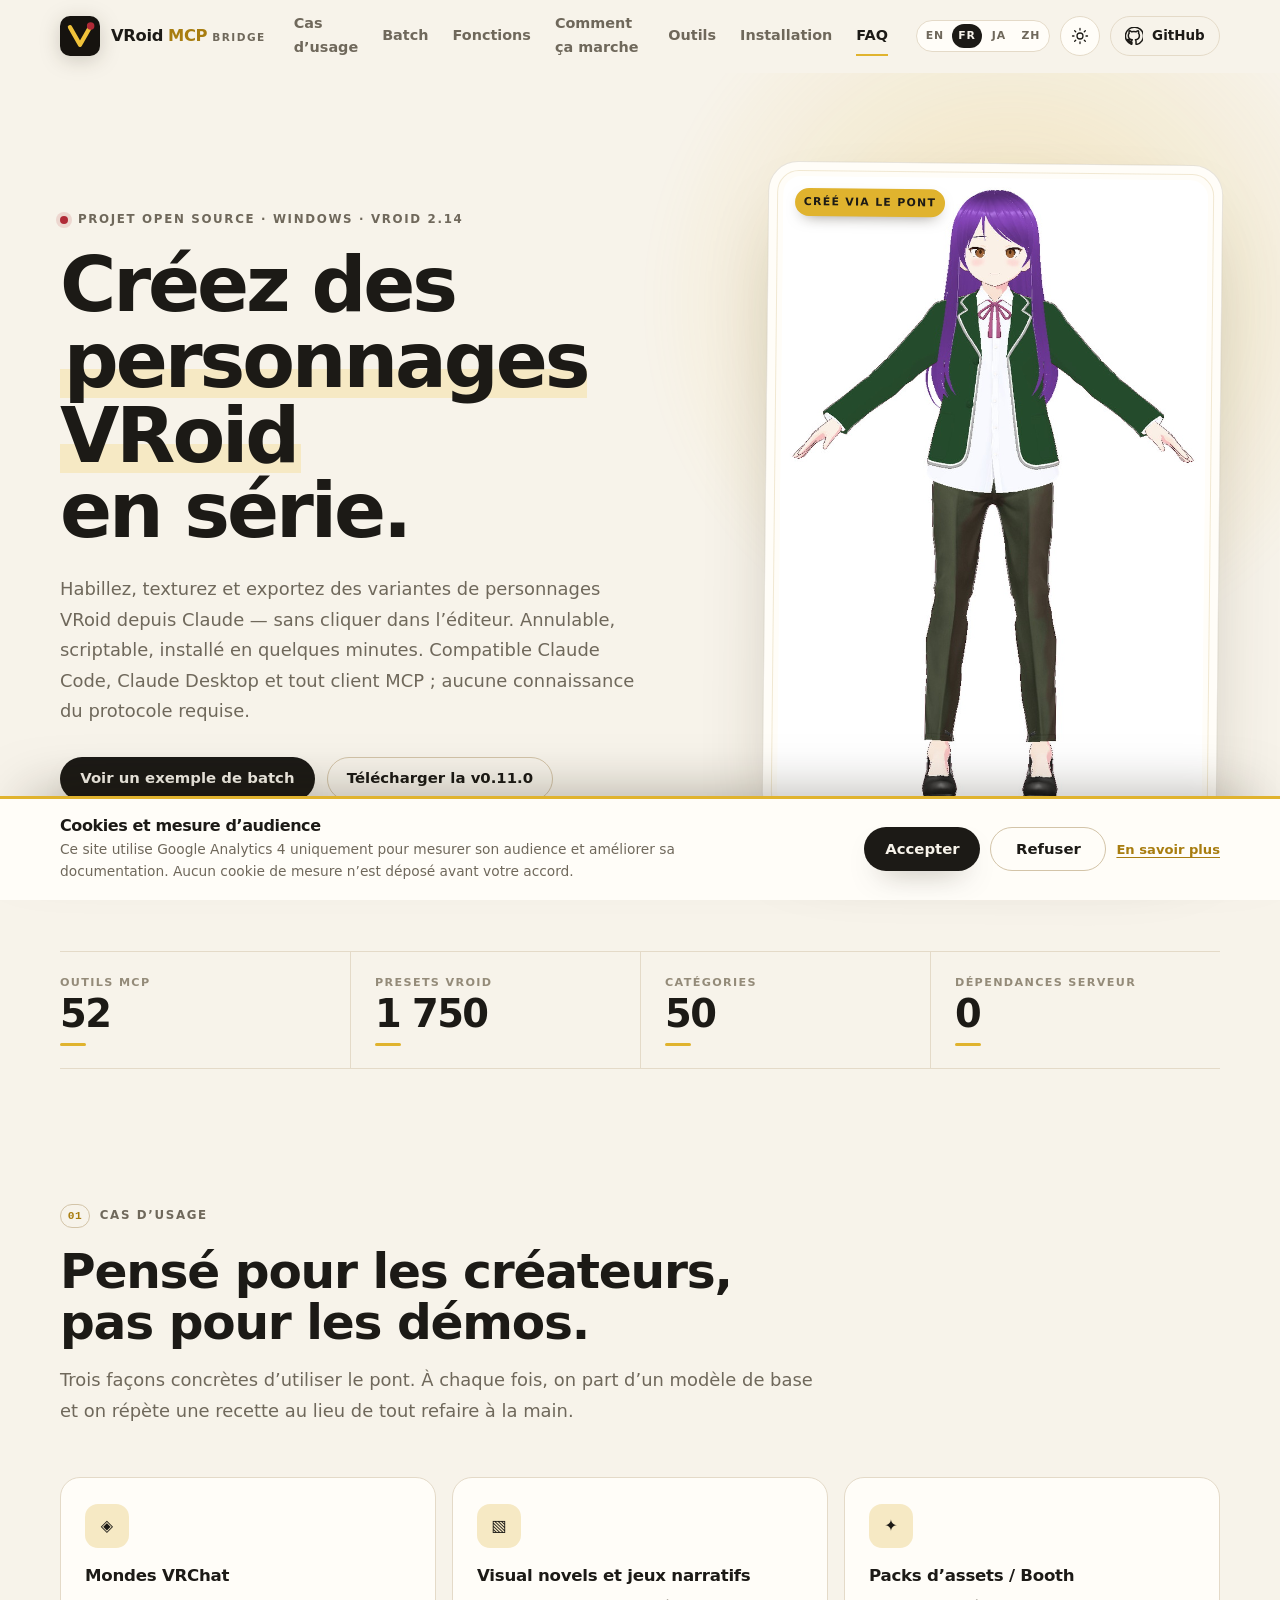
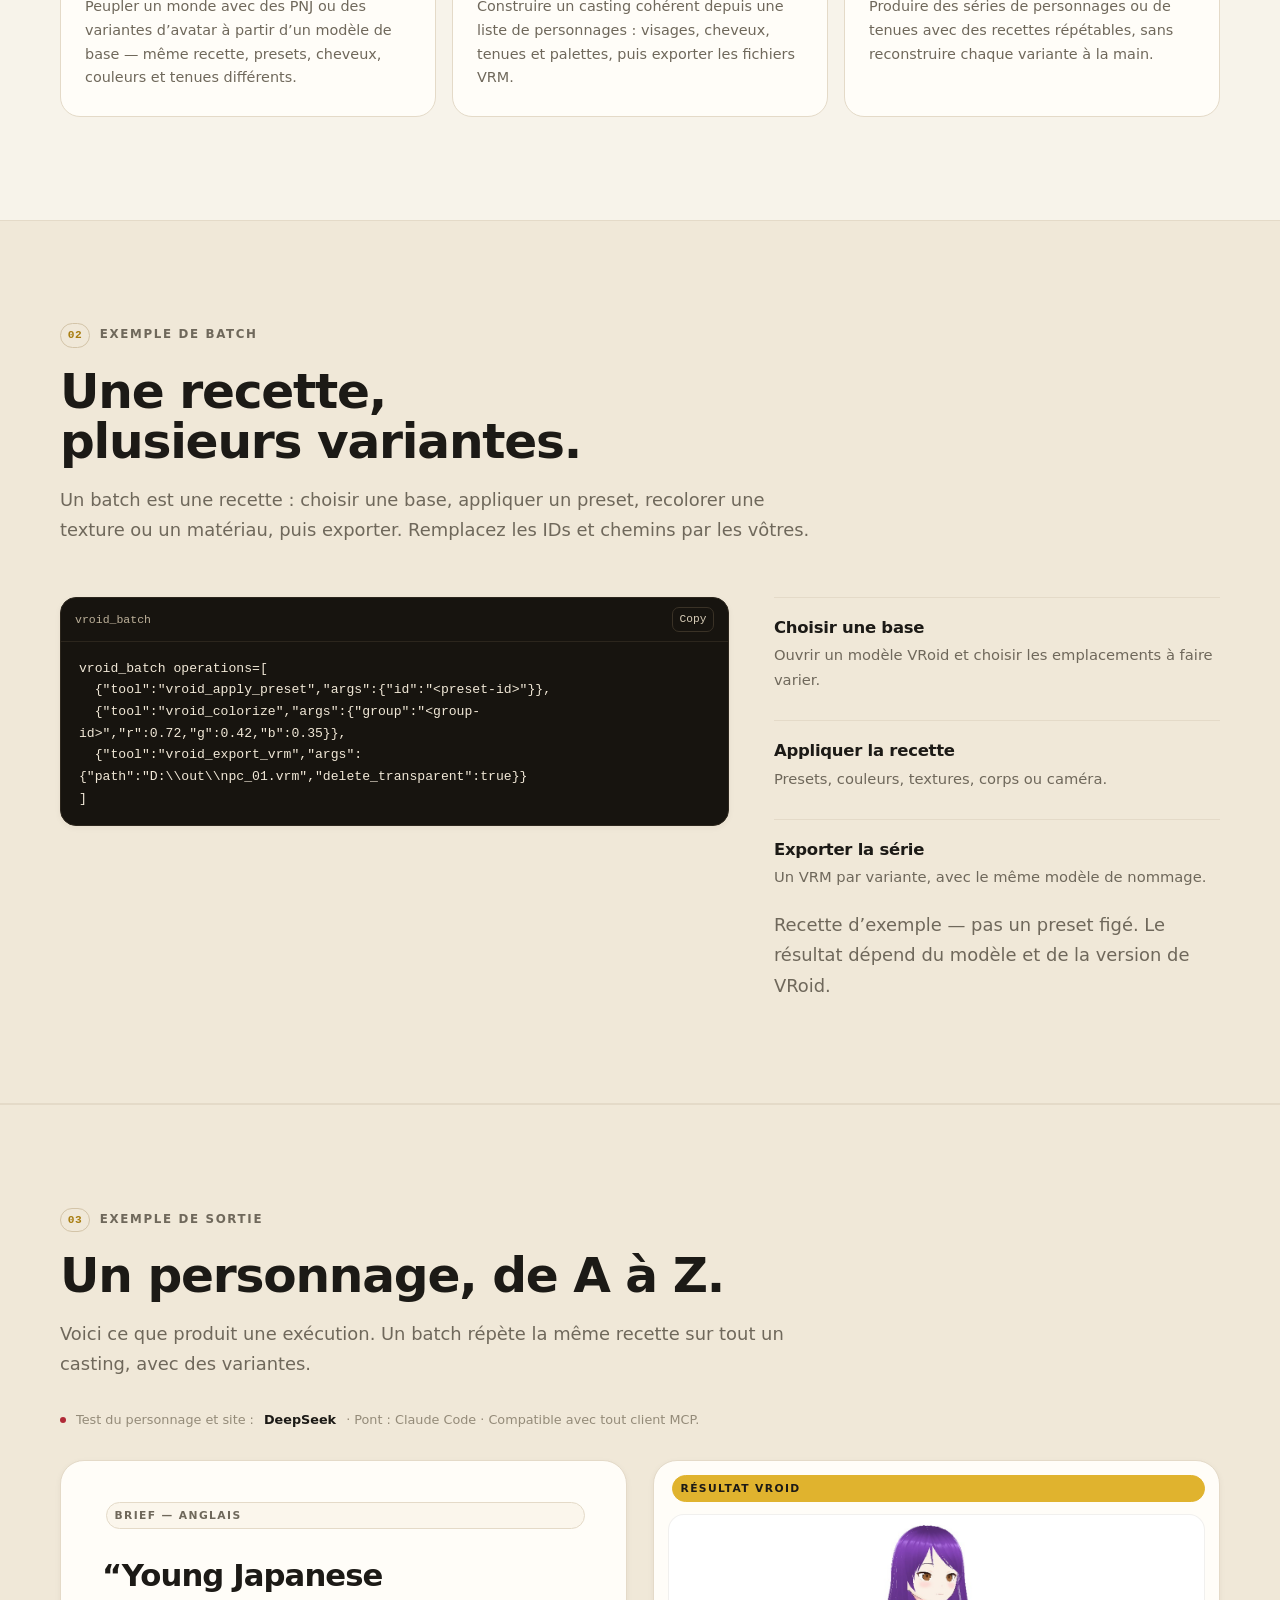
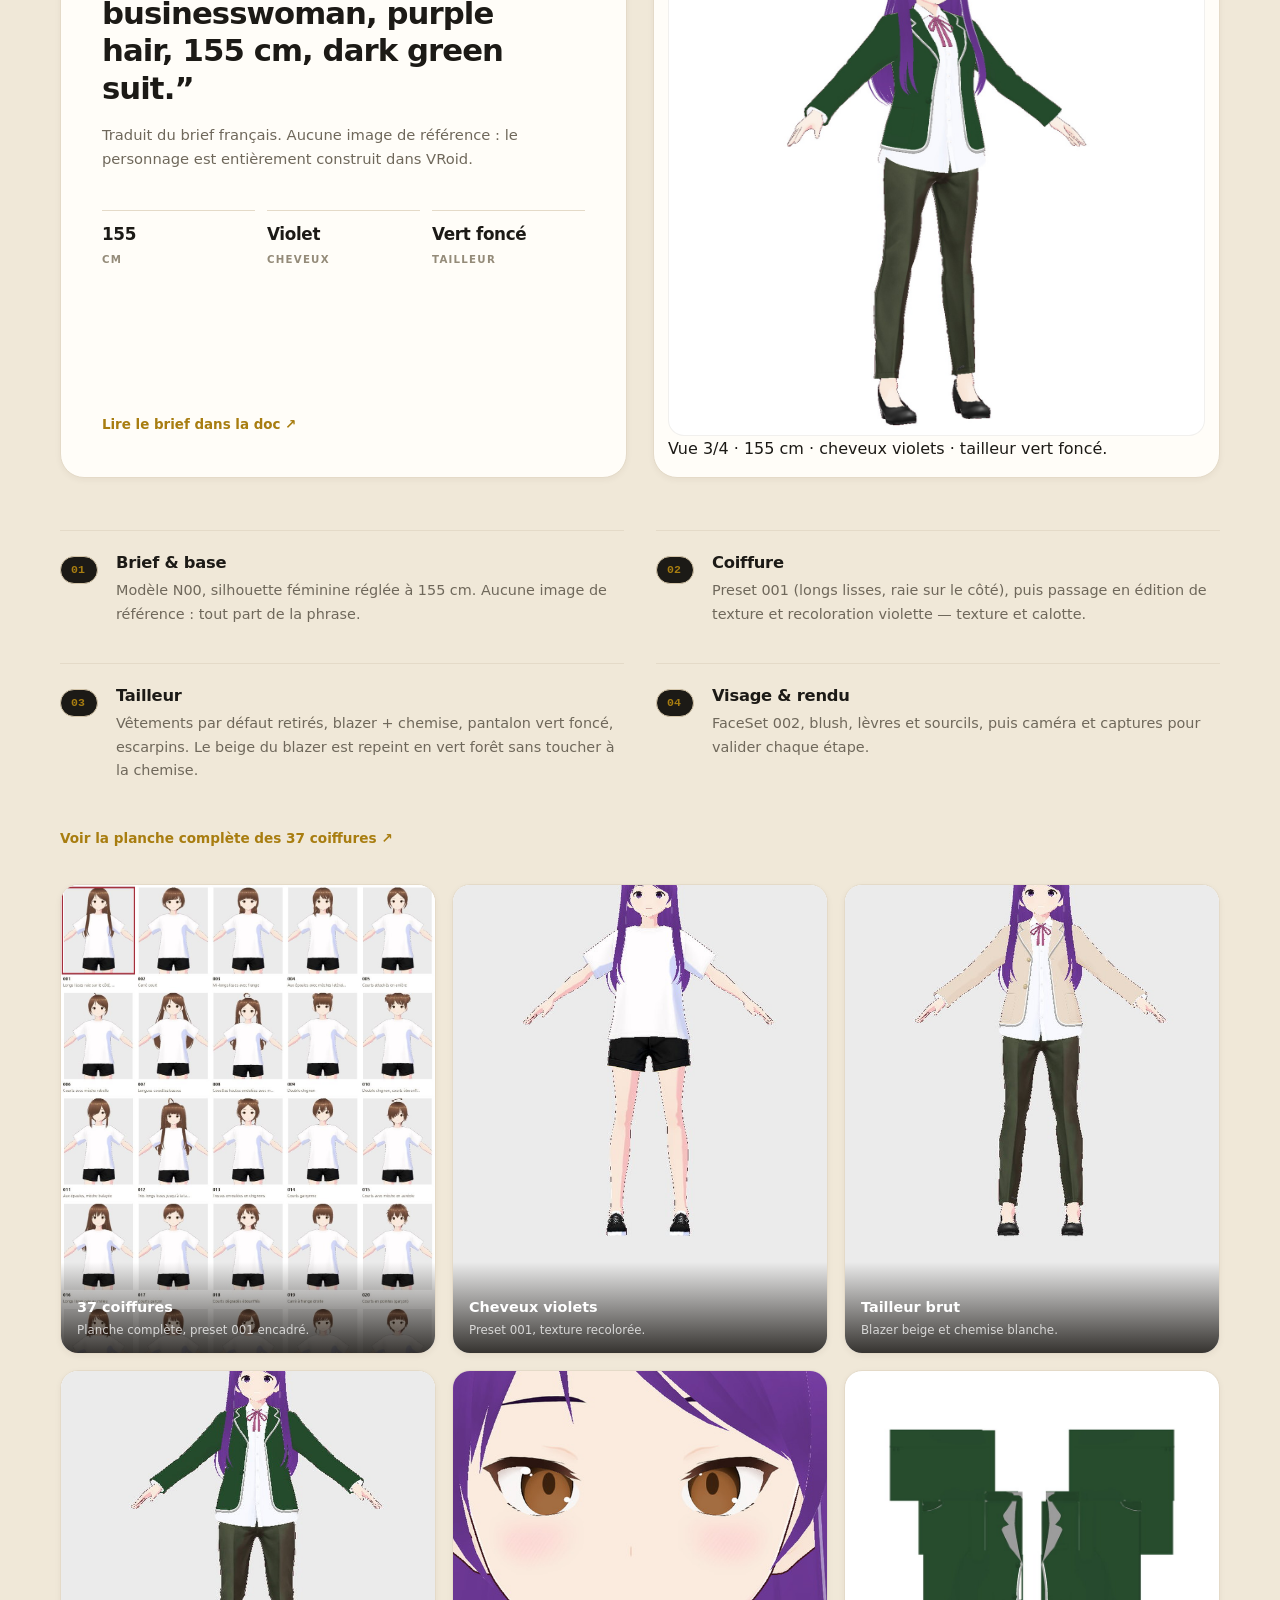
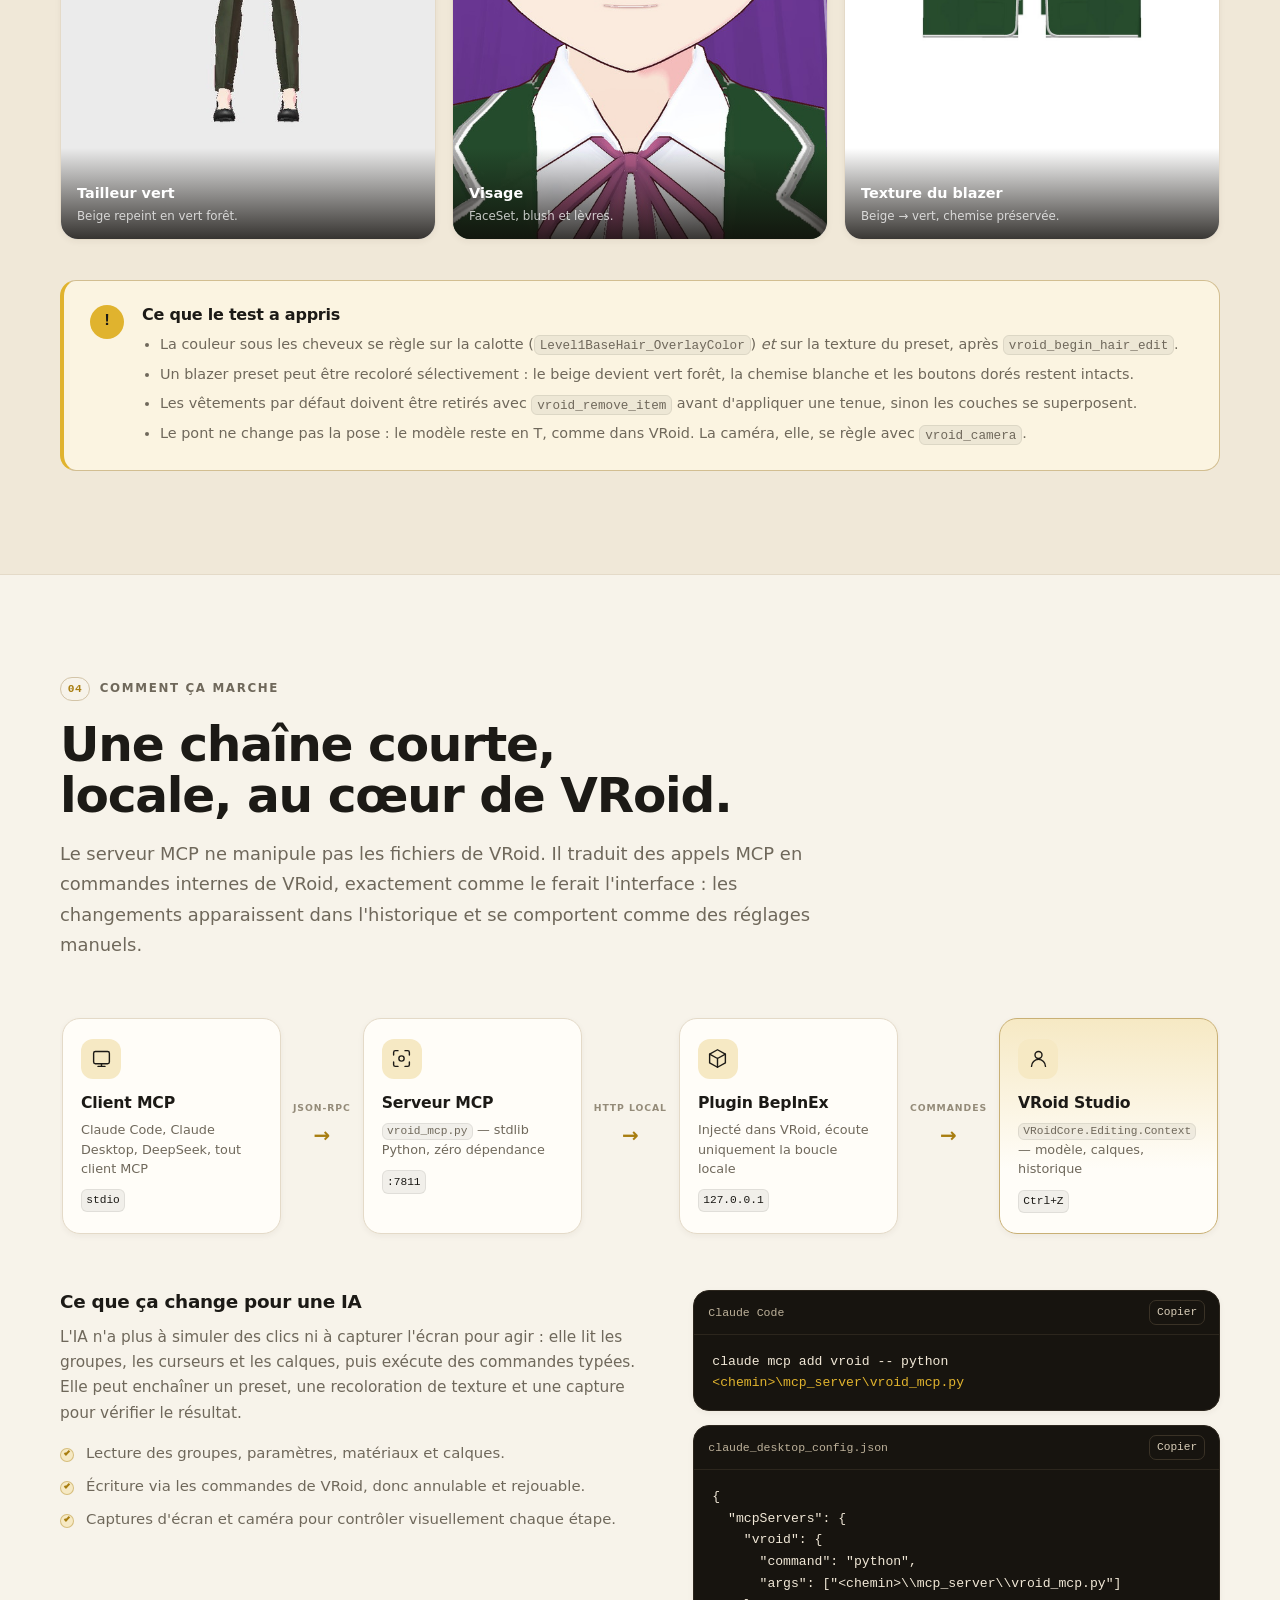
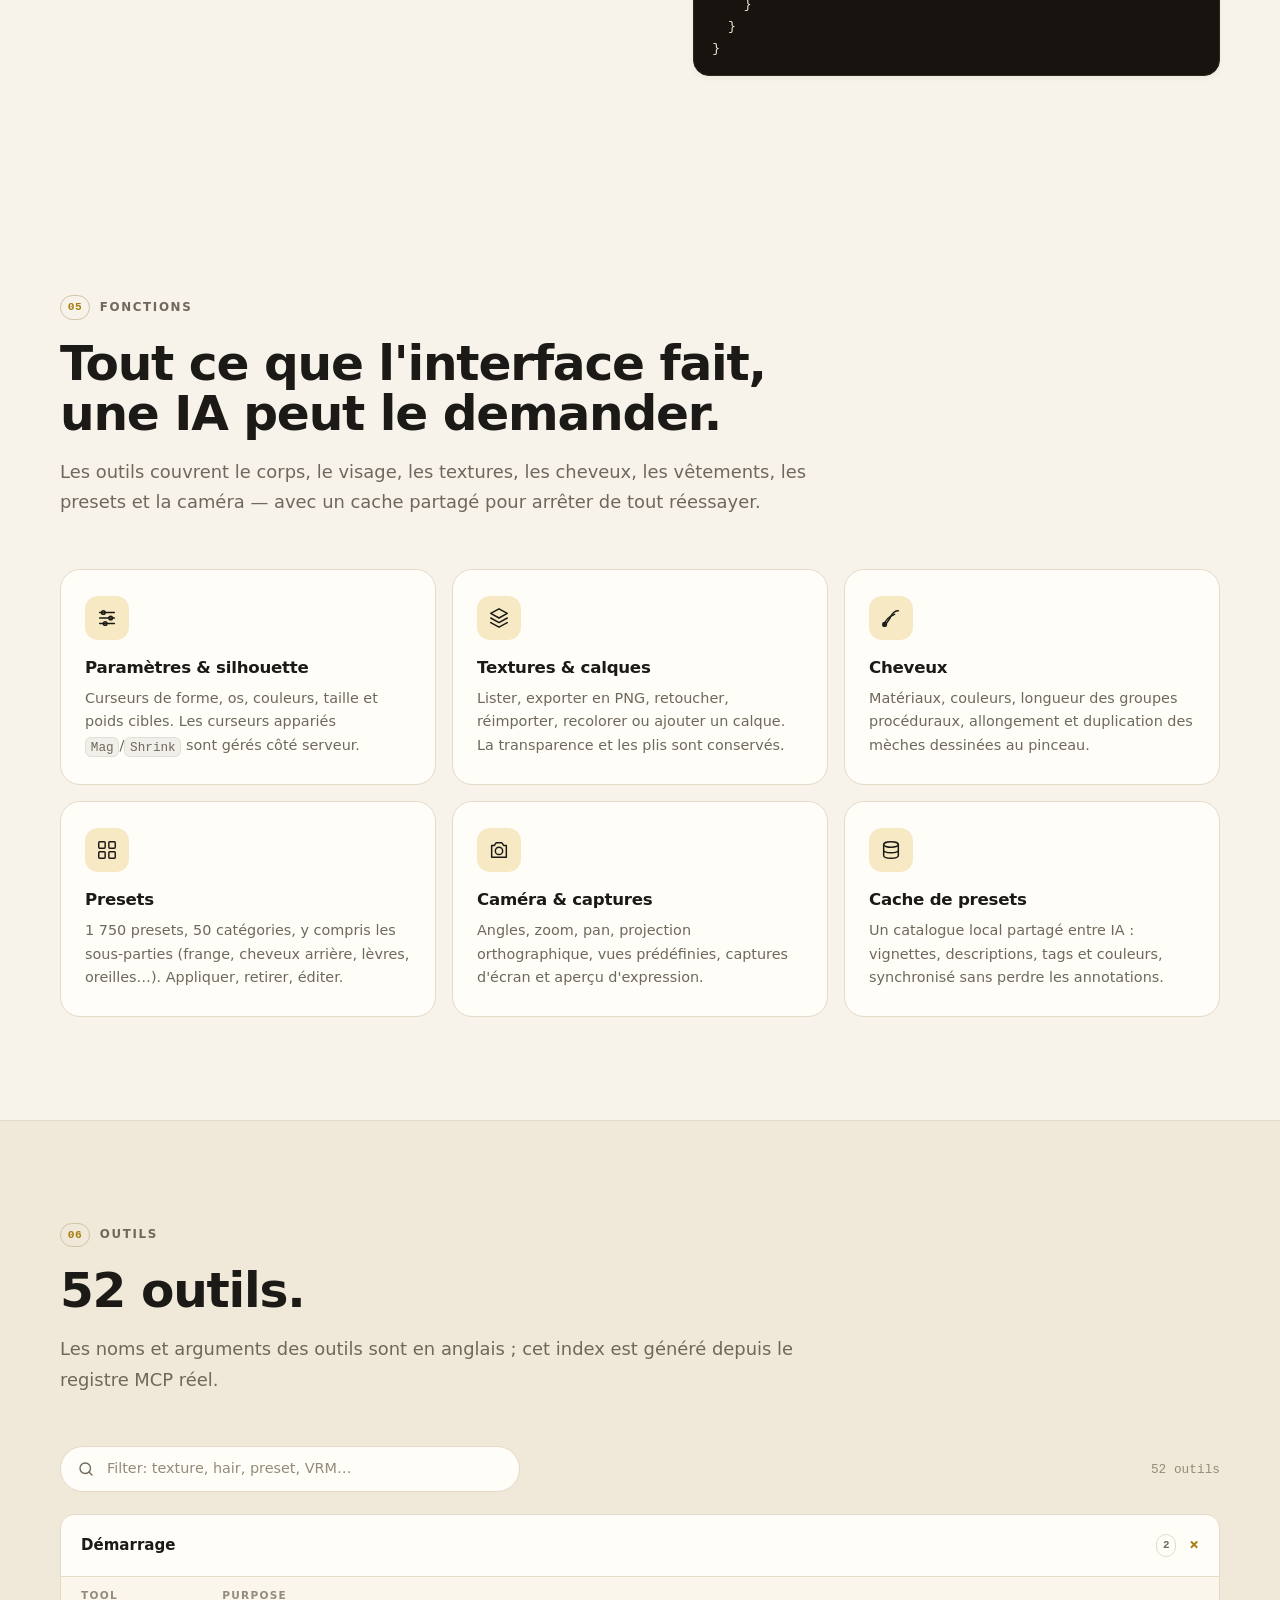
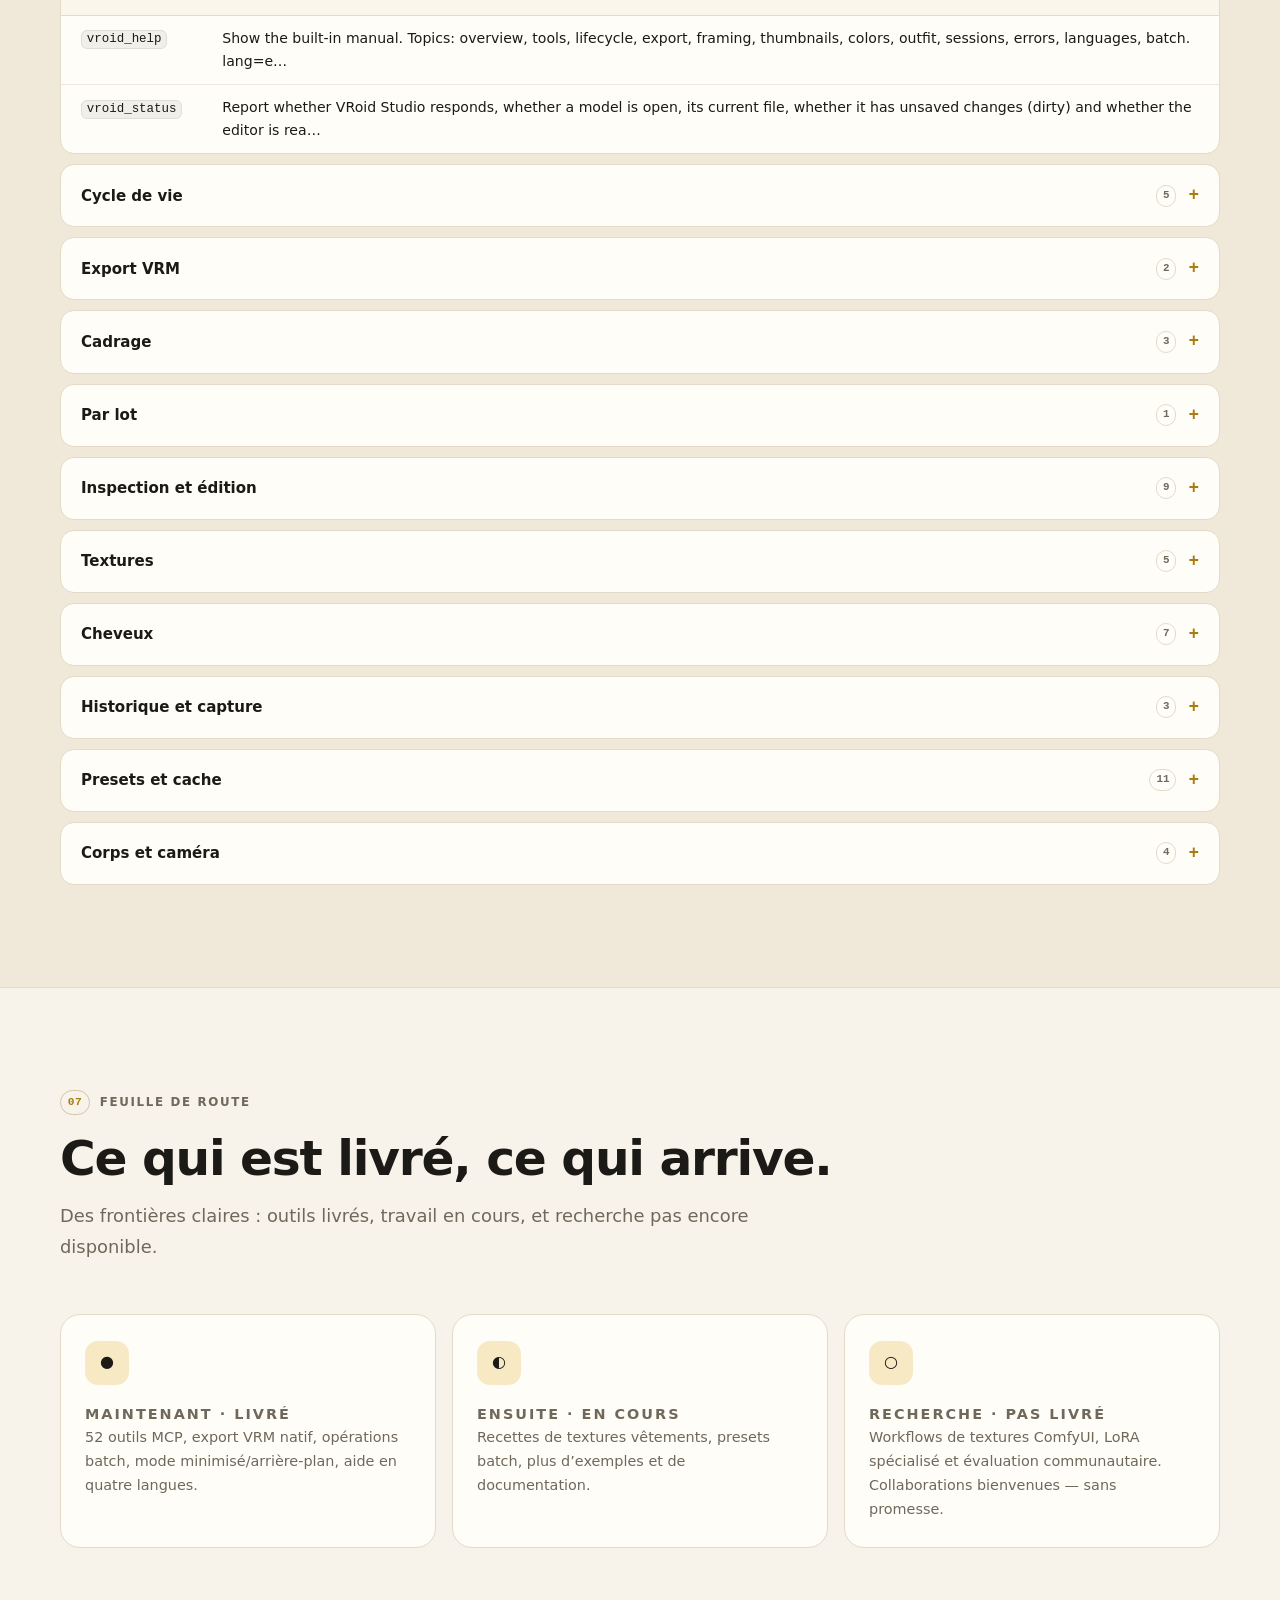
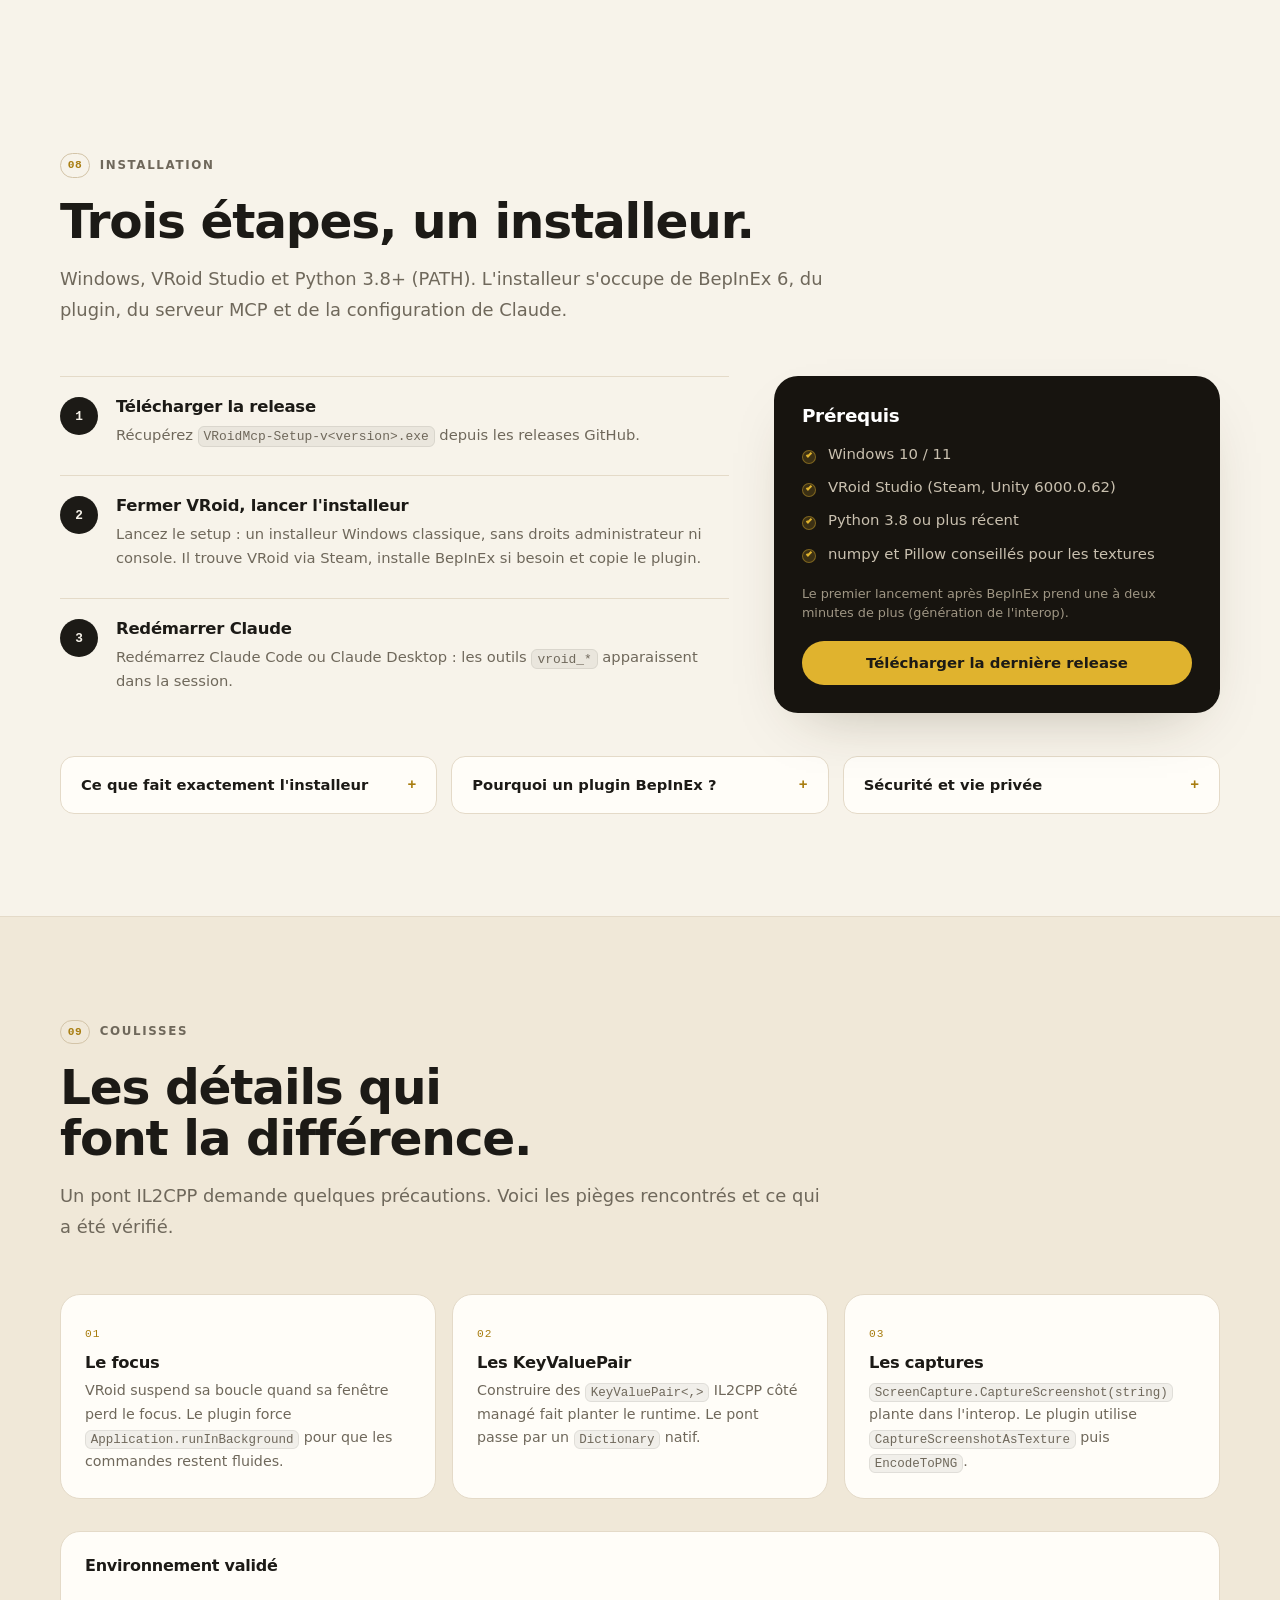
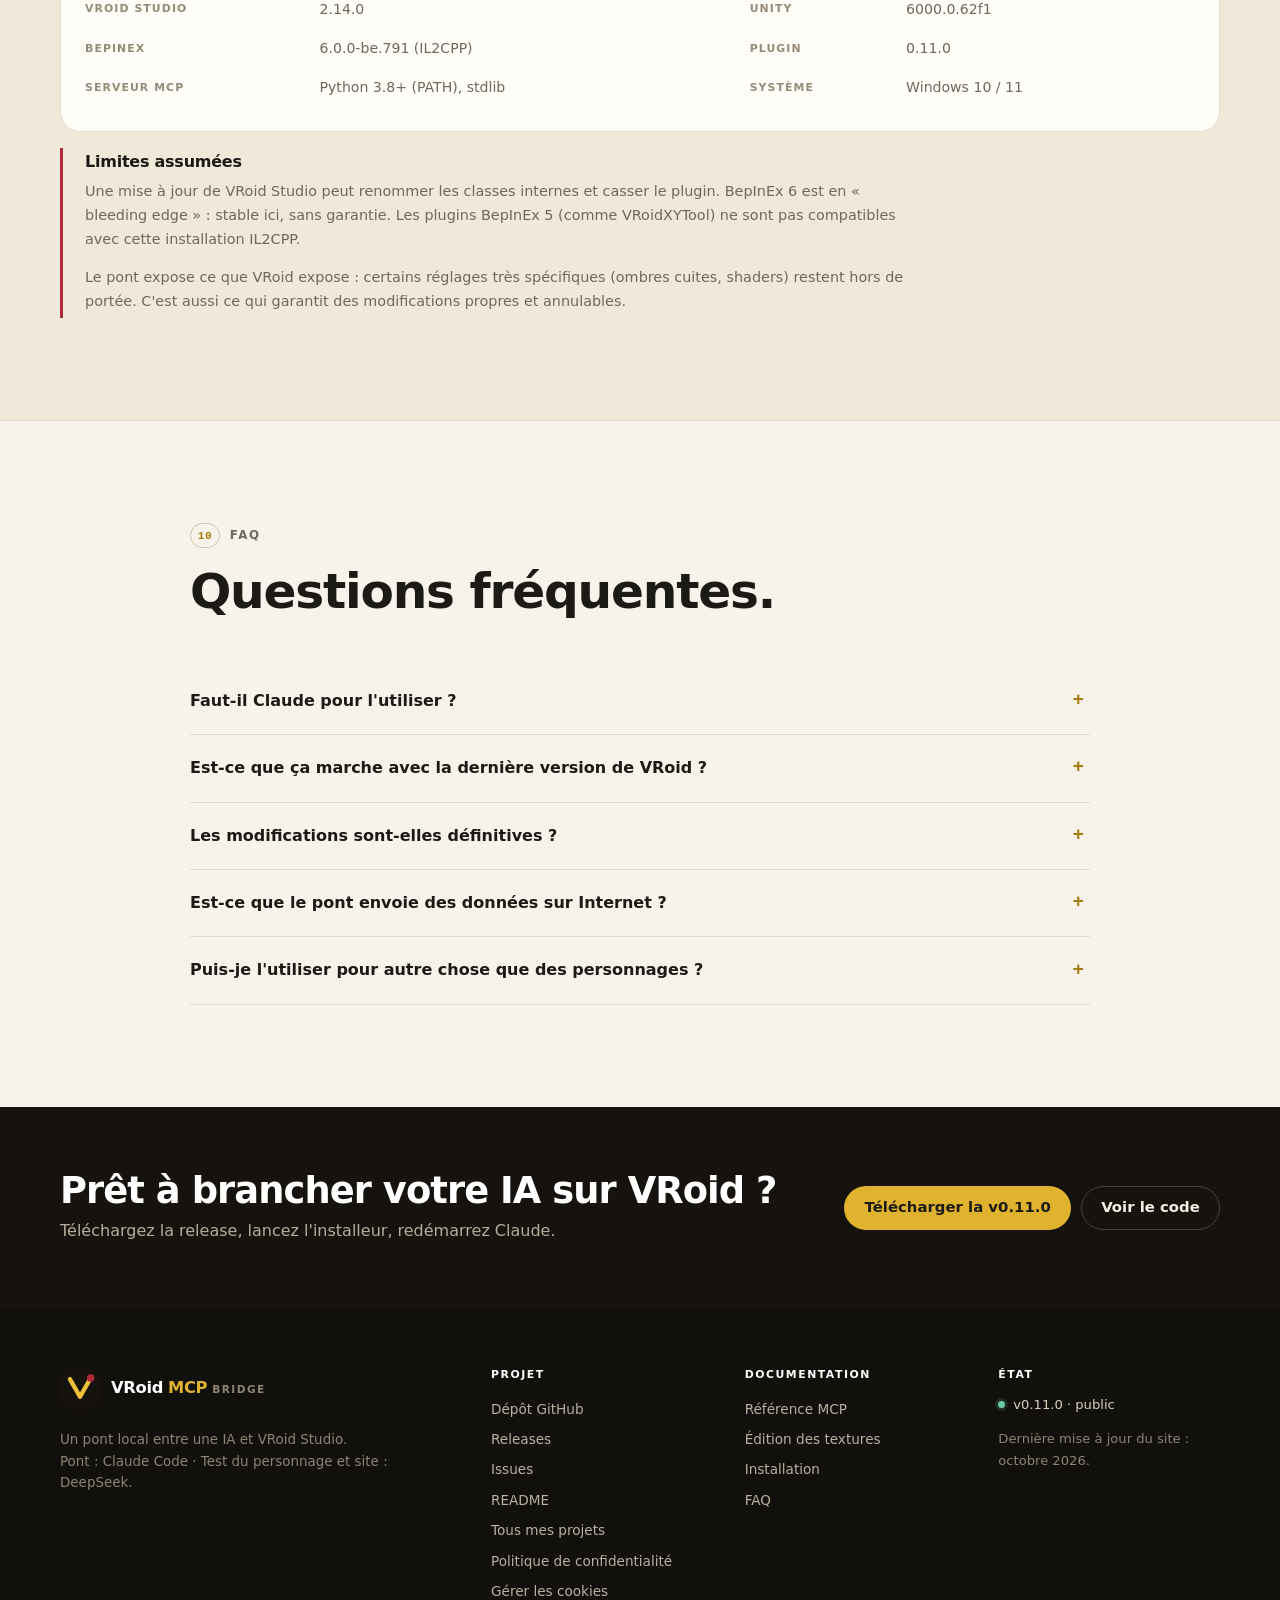
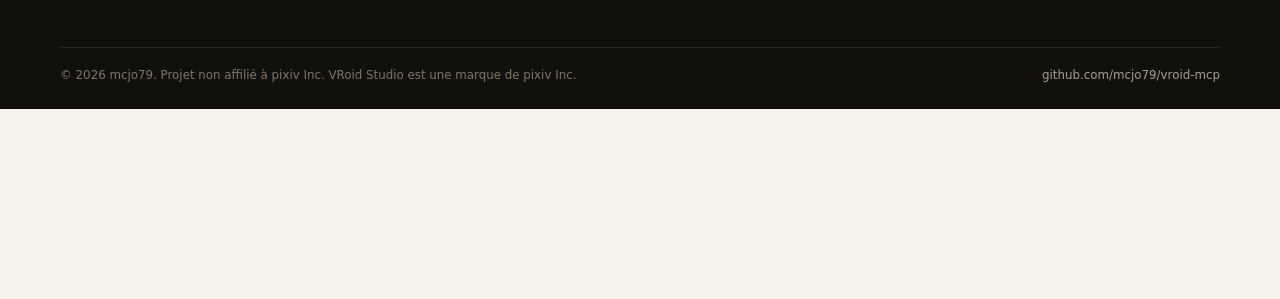
==== website/fr/index.html @ 5484b691 "Installeur NSIS et connecteur DeepSeek Harness pour tous les profils - VRoidMcp-Setup-v<version>.exe" ====
<!doctype html>
<html lang="fr" class="no-js" data-privacy="privacy/">
<head>
  <meta charset="utf-8">
  <meta name="viewport" content="width=device-width, initial-scale=1">
  <meta name="color-scheme" content="light dark">
  <title>VRoid MCP Bridge — Créer des personnages VRoid en série</title>
  <meta name="description" content="Créez des variantes de personnages VRoid en série avec Claude : presets, textures, couleurs et export VRM sans cliquer. 52 outils MCP, annulable, installé en quelques minutes.">
  <meta name="author" content="mcjo79">
  <link rel="canonical" href="https://mcjo79.github.io/vroid-mcp/fr/">
  <link rel="alternate" hreflang="en" href="https://mcjo79.github.io/vroid-mcp/">
  <link rel="alternate" hreflang="fr" href="https://mcjo79.github.io/vroid-mcp/fr/">
  <link rel="alternate" hreflang="ja" href="https://mcjo79.github.io/vroid-mcp/ja/">
  <link rel="alternate" hreflang="zh" href="https://mcjo79.github.io/vroid-mcp/zh/">
  <link rel="alternate" hreflang="x-default" href="https://mcjo79.github.io/vroid-mcp/">

  <meta property="og:type" content="website">
  <meta property="og:locale" content="fr_FR">
  <meta property="og:locale:alternate" content="en_US">
  <meta property="og:site_name" content="VRoid MCP Bridge">
  <meta property="og:title" content="VRoid MCP Bridge — Créer des personnages VRoid en série">
  <meta property="og:description" content="Créez des variantes de personnages VRoid en série avec Claude. Presets, textures, couleurs et export VRM natif — 52 outils MCP, annulable.">
  <meta property="og:url" content="https://mcjo79.github.io/vroid-mcp/fr/">
  <meta property="og:image" content="https://mcjo79.github.io/vroid-mcp/assets/img/og-image-fr.jpg">
  <meta property="og:image:width" content="1200">
  <meta property="og:image:height" content="630">
  <meta property="og:image:alt" content="VRoid MCP Bridge : une jeune cadre japonaise aux cheveux violets et au tailleur vert foncé, créée via le pont MCP.">
  <meta name="twitter:card" content="summary_large_image">
  <meta name="twitter:title" content="VRoid MCP Bridge — Créer des personnages VRoid en série">
  <meta name="twitter:description" content="Créez des variantes de personnages VRoid en série avec Claude. 52 outils MCP, export VRM natif, modifications annulables.">
  <meta name="twitter:image" content="https://mcjo79.github.io/vroid-mcp/assets/img/og-image-fr.jpg">

  <link rel="icon" href="../assets/img/favicon.svg" type="image/svg+xml">
  <link rel="apple-touch-icon" href="../assets/img/apple-touch-icon.png">
  <link rel="manifest" href="../site.webmanifest">
  <meta name="theme-color" content="#f7f3ea" media="(prefers-color-scheme: light)">
  <meta name="theme-color" content="#12110f" media="(prefers-color-scheme: dark)">

  <link rel="preload" as="image" href="../assets/img/hero.jpg" fetchpriority="high">
  <link rel="stylesheet" href="../assets/css/style.css">
  <script src="../assets/js/gtag-init.js"></script>
  <script async src="https://www.googletagmanager.com/gtag/js?id=G-2NDE82V29F"></script>
  <script src="../assets/js/consent.js" defer></script>

  <script>
    (function () {
      var root = document.documentElement;
      try {
        var saved = localStorage.getItem('vroid-theme');
        if (saved === 'dark' || saved === 'light') root.dataset.theme = saved;
        else if (window.matchMedia && window.matchMedia('(prefers-color-scheme: dark)').matches) root.dataset.theme = 'dark';
      } catch (e) {}
      root.classList.remove('no-js');
      root.classList.add('js');
    })();
  </script>

  <script type="application/ld+json">
  {
    "@context": "https://schema.org",
    "@type": "SoftwareApplication",
    "name": "VRoid MCP Bridge",
    "applicationCategory": "DeveloperApplication",
    "operatingSystem": "Windows",
    "description": "Pont MCP local pour lire et modifier le modèle ouvert dans VRoid Studio depuis une IA.",
    "url": "https://mcjo79.github.io/vroid-mcp/fr/",
    "codeRepository": "https://github.com/mcjo79/vroid-mcp",
    "softwareVersion": "0.11.0",
    "offers": { "@type": "Offer", "price": "0", "priceCurrency": "EUR" },
    "license": "https://github.com/mcjo79/vroid-mcp"
  }
  </script>
</head>
<body>
  <a class="skip-link" href="#contenu">Aller au contenu</a>
  <div class="scroll-progress" aria-hidden="true"><span id="progressBar"></span></div>

  <header class="site-header" id="top">
    <div class="container header-inner">
      <a class="brand" href="#top" aria-label="VRoid MCP Bridge, retour en haut">
        <svg class="brand-mark" viewBox="0 0 64 64" aria-hidden="true">
          <rect width="64" height="64" rx="16" fill="currentColor"/>
          <path d="M16 18 L32 46 L48 18" fill="none" stroke="#F0C23A" stroke-width="7" stroke-linecap="round" stroke-linejoin="round"/>
          <circle cx="49" cy="16" r="6" fill="#B02A37"/>
        </svg>
        <span class="brand-text">VRoid <b>MCP</b><small>Bridge</small></span>
      </a>

      <nav class="nav" id="nav" aria-label="Navigation">
        <a href="#usecases">Cas d’usage</a>
        <a href="#batch">Batch</a>
        <a href="#fonctions">Fonctions</a>
        <a href="#apercu">Comment ça marche</a>
        <a href="#outils">Outils</a>
        <a href="#installation">Installation</a>
        <a href="#faq">FAQ</a>
      </nav>

      <div class="header-actions">
        <div class="lang-switch" role="group" aria-label="Langue">
          <a href="../" hreflang="en" lang="en">EN</a>
          <a href="./" hreflang="fr" lang="fr" aria-current="true">FR</a>
          <a href="../ja/" hreflang="ja" lang="ja">JA</a>
          <a href="../zh/" hreflang="zh" lang="zh-CN">ZH</a>
        </div>
        <button class="icon-btn theme-toggle" id="themeToggle" type="button" aria-label="Changer de thème" aria-pressed="false">
          <svg class="i-sun" viewBox="0 0 24 24" aria-hidden="true"><circle cx="12" cy="12" r="4"/><path d="M12 2v2M12 20v2M4.9 4.9l1.4 1.4M17.7 17.7l1.4 1.4M2 12h2M20 12h2M4.9 19.1l1.4-1.4M17.7 6.3l1.4-1.4"/></svg>
          <svg class="i-moon" viewBox="0 0 24 24" aria-hidden="true"><path d="M21 12.8A8.5 8.5 0 1 1 11.2 3a6.6 6.6 0 0 0 9.8 9.8Z"/></svg>
        </button>
        <a class="btn btn-small btn-ghost header-github" href="https://github.com/mcjo79/vroid-mcp" target="_blank" rel="noopener">
          <svg viewBox="0 0 24 24" aria-hidden="true"><path d="M12 .5a11.5 11.5 0 0 0-3.6 22.4c.6.1.8-.2.8-.6v-2c-3.2.7-3.9-1.4-3.9-1.4-.5-1.3-1.3-1.7-1.3-1.7-1-.7.1-.7.1-.7 1.1.1 1.7 1.2 1.7 1.2 1 1.7 2.6 1.2 3.2.9.1-.7.4-1.2.7-1.5-2.6-.3-5.3-1.3-5.3-5.7 0-1.3.5-2.3 1.2-3.1-.1-.3-.5-1.5.1-3.1 0 0 1-.3 3.2 1.2a11 11 0 0 1 5.8 0c2.2-1.5 3.2-1.2 3.2-1.2.6 1.6.2 2.8.1 3.1.8.8 1.2 1.8 1.2 3.1 0 4.4-2.7 5.4-5.3 5.7.4.4.8 1.1.8 2.2v3.3c0 .4.2.7.8.6A11.5 11.5 0 0 0 12 .5Z"/></svg>
          <span>GitHub</span>
        </a>
        <button class="icon-btn menu-toggle" id="menuToggle" type="button" aria-label="Ouvrir le menu" aria-expanded="false" aria-controls="nav">
          <span></span><span></span><span></span>
        </button>
      </div>
    </div>
  </header>

  <main id="contenu">
    <!-- ================= HERO ================= -->
    <section class="hero">
      <div class="hero-glow" aria-hidden="true"></div>
      <div class="container hero-grid">
        <div class="hero-copy">
          <p class="eyebrow"><span class="eyebrow-dot"></span>Projet open source · Windows · VRoid 2.14</p>
          <h1>Créez des <span class="hl">personnages VRoid</span> en série.</h1>
          <p class="lede">Habillez, texturez et exportez des variantes de personnages VRoid depuis Claude — sans cliquer dans l’éditeur. Annulable, scriptable, installé en quelques minutes. Compatible Claude Code, Claude Desktop et tout client MCP ; aucune connaissance du protocole requise.</p>
          <div class="hero-cta">
            <a class="btn btn-primary" href="#batch">Voir un exemple de batch</a>
            <a class="btn btn-secondary" href="#prerequisites">Télécharger la v0.11.0</a>
          </div>
          <ul class="hero-meta" aria-label="Compatibilité">
            <li><span class="status-dot"></span>BepInEx 6 · IL2CPP</li>
            <li>Python 3.8+ (PATH)</li>
            <li>127.0.0.1:7811</li>
          </ul>
        </div>

        <figure class="hero-visual" data-reveal>
          <div class="hero-card">
            <span class="hero-tag">Créé via le pont</span>
            <img src="../assets/img/hero.jpg" alt="Jeune cadre japonaise aux cheveux violets et au tailleur vert foncé, créée dans VRoid avec le pont MCP." width="760" height="1131" fetchpriority="high">
          </div>
          <div class="hero-chips" aria-hidden="true">
            <span>155 cm</span><span>cheveux violets</span><span>tailleur vert</span>
          </div>
          <figcaption>Exemple de sortie : un personnage construit avec les mêmes outils.</figcaption>
        </figure>
      </div>

      <div class="container">
        <dl class="stats" data-reveal>
          <div><dt>Outils MCP</dt><dd>52</dd></div>
          <div><dt>Presets VRoid</dt><dd>1 750</dd></div>
          <div><dt>Catégories</dt><dd>50</dd></div>
          <div><dt>Dépendances serveur</dt><dd>0</dd></div>
        </dl>
      </div>
    </section>

    <!-- ================= LE PONT ================= -->
    <section class="section" id="usecases">
  <div class="container">
    <header class="section-head" data-reveal>
      <p class="eyebrow"><span class="eyebrow-num">01</span>Cas d’usage</p>
      <h2>Pensé pour les créateurs, pas pour les démos.</h2>
      <p class="lede">Trois façons concrètes d’utiliser le pont. À chaque fois, on part d’un modèle de base et on répète une recette au lieu de tout refaire à la main.</p>
    </header>
    <div class="features">
<article class="feature" data-reveal><span class="feature-icon" aria-hidden="true">◈</span><h3>Mondes VRChat</h3><p>Peupler un monde avec des PNJ ou des variantes d’avatar à partir d’un modèle de base — même recette, presets, cheveux, couleurs et tenues différents.</p></article>
<article class="feature" data-reveal><span class="feature-icon" aria-hidden="true">▧</span><h3>Visual novels et jeux narratifs</h3><p>Construire un casting cohérent depuis une liste de personnages : visages, cheveux, tenues et palettes, puis exporter les fichiers VRM.</p></article>
<article class="feature" data-reveal><span class="feature-icon" aria-hidden="true">✦</span><h3>Packs d’assets / Booth</h3><p>Produire des séries de personnages ou de tenues avec des recettes répétables, sans reconstruire chaque variante à la main.</p></article>
    </div>
  </div>
</section>

<section class="section section-alt" id="batch">
  <div class="container">
    <header class="section-head" data-reveal>
      <p class="eyebrow"><span class="eyebrow-num">02</span>Exemple de batch</p>
      <h2>Une recette, plusieurs variantes.</h2>
      <p class="lede">Un batch est une recette : choisir une base, appliquer un preset, recolorer une texture ou un matériau, puis exporter. Remplacez les IDs et chemins par les vôtres.</p>
    </header>
    <div class="install-grid">
      <div class="code-block" data-reveal>
        <div class="code-head"><span>vroid_batch</span><button class="copy-btn" type="button" data-copy>Copy</button></div>
        <pre><code>vroid_batch operations=[
  {"tool":"vroid_apply_preset","args":{"id":"&lt;preset-id&gt;"}},
  {"tool":"vroid_colorize","args":{"group":"&lt;group-id&gt;","r":0.72,"g":0.42,"b":0.35}},
  {"tool":"vroid_export_vrm","args":{"path":"D:\\out\\npc_01.vrm","delete_transparent":true}}
]</code></pre>
      </div>
      <div data-reveal>
        <ol class="install-steps"><li><div><h3>Choisir une base</h3><p>Ouvrir un modèle VRoid et choisir les emplacements à faire varier.</p></div></li><li><div><h3>Appliquer la recette</h3><p>Presets, couleurs, textures, corps ou caméra.</p></div></li><li><div><h3>Exporter la série</h3><p>Un VRM par variante, avec le même modèle de nommage.</p></div></li></ol>
        <p class="lede">Recette d’exemple — pas un preset figé. Le résultat dépend du modèle et de la version de VRoid.</p>
      </div>
    </div>
  </div>
</section>

<section class="section section-alt" id="test">
      <div class="container">
        <header class="section-head" data-reveal>
          <p class="eyebrow"><span class="eyebrow-num">03</span>Exemple de sortie</p>
          <h2>Un personnage, de A à Z.</h2>
          <p class="lede">Voici ce que produit une exécution. Un batch répète la même recette sur tout un casting, avec des variantes.</p>
        </header>
        <p class="credit-line" data-reveal>Test du personnage et site : <strong>DeepSeek</strong> · Pont : Claude Code · Compatible avec tout client MCP.</p>

        <div class="brief" data-reveal>
          <div class="brief-card">
            <span class="compare-label">Brief — anglais</span>
            <blockquote>“Young Japanese businesswoman, purple hair, 155 cm, dark green suit.”</blockquote>
            <p class="brief-note">Traduit du brief français. Aucune image de référence : le personnage est entièrement construit dans VRoid.</p>
            <ul class="brief-facts">
              <li><strong>155</strong><span>cm</span></li>
              <li><strong>Violet</strong><span>cheveux</span></li>
              <li><strong>Vert foncé</strong><span>tailleur</span></li>
            </ul>
            <a class="brief-link" href="https://github.com/mcjo79/vroid-mcp/blob/main/docs/CHARACTER_PROMPT.md" target="_blank" rel="noopener">Lire le brief dans la doc <span aria-hidden="true">↗</span></a>
          </div>
          <figure class="brief-result">
            <span class="compare-label compare-label-accent">Résultat VRoid</span>
            <div class="compare-media"><img src="../assets/img/hero-side.jpg" loading="eager" alt="Vue 3/4 de la jeune cadre japonaise aux cheveux violets et au tailleur vert foncé." width="760" height="1238"></div>
            <figcaption>Vue 3/4 · 155 cm · cheveux violets · tailleur vert foncé.</figcaption>
          </figure>
        </div>

        <ol class="timeline" data-reveal>
          <li>
            <span class="step">01</span>
            <div>
              <h3>Brief &amp; base</h3>
              <p>Modèle N00, silhouette féminine réglée à 155 cm. Aucune image de référence : tout part de la phrase.</p>
            </div>
          </li>
          <li>
            <span class="step">02</span>
            <div>
              <h3>Coiffure</h3>
              <p>Preset 001 (longs lisses, raie sur le côté), puis passage en édition de texture et recoloration violette — texture et calotte.</p>
            </div>
          </li>
          <li>
            <span class="step">03</span>
            <div>
              <h3>Tailleur</h3>
              <p>Vêtements par défaut retirés, blazer + chemise, pantalon vert foncé, escarpins. Le beige du blazer est repeint en vert forêt sans toucher à la chemise.</p>
            </div>
          </li>
          <li>
            <span class="step">04</span>
            <div>
              <h3>Visage &amp; rendu</h3>
              <p>FaceSet 002, blush, lèvres et sourcils, puis caméra et captures pour valider chaque étape.</p>
            </div>
          </li>
        </ol>

        <p class="inline-link" data-reveal>
          <a href="../assets/img/hair-presets.jpg" data-lightbox data-caption="Les 37 coiffures complètes du cache de presets, avec le preset 001 encadré.">Voir la planche complète des 37 coiffures <span aria-hidden="true">↗</span></a>
        </p>

        <div class="gallery" data-reveal>
          <a class="gallery-item gallery-sheet" href="../assets/img/hair-presets.jpg" data-lightbox data-caption="Planche des 37 coiffures complètes ; le preset 001 (raie sur le côté) a été retenu.">
            <img src="../assets/img/hair-presets.jpg" alt="Planche de contact des 37 coiffures VRoid, avec le preset 001 encadré." width="1050" height="2374" loading="lazy">
            <span class="gallery-cap"><strong>37 coiffures</strong><small>Planche complète, preset 001 encadré.</small></span>
          </a>
          <a class="gallery-item" href="../assets/img/hair-purple.jpg" data-lightbox data-caption="Étape coiffure : preset 001 recoloré en violet, avant le tailleur.">
            <img src="../assets/img/hair-purple.jpg" alt="Personnage avec des cheveux violets, avant l'application du tailleur." width="620" height="955" loading="lazy">
            <span class="gallery-cap"><strong>Cheveux violets</strong><small>Preset 001, texture recolorée.</small></span>
          </a>
          <a class="gallery-item" href="../assets/img/suit-raw.jpg" data-lightbox data-caption="Étape tailleur : blazer beige et chemise blanche, avant recoloration.">
            <img src="../assets/img/suit-raw.jpg" alt="Tailleur beige avec chemise blanche, avant recoloration." width="620" height="955" loading="lazy">
            <span class="gallery-cap"><strong>Tailleur brut</strong><small>Blazer beige et chemise blanche.</small></span>
          </a>
          <a class="gallery-item" href="../assets/img/suit-green.jpg" data-lightbox data-caption="Le beige du blazer est repeint en vert forêt ; la chemise reste blanche.">
            <img src="../assets/img/suit-green.jpg" alt="Tailleur vert foncé avec chemise blanche." width="620" height="955" loading="lazy">
            <span class="gallery-cap"><strong>Tailleur vert</strong><small>Beige repeint en vert forêt.</small></span>
          </a>
          <a class="gallery-item" href="../assets/img/face.jpg" data-lightbox data-caption="Visage : FaceSet 002, blush, lèvres et sourcils violets.">
            <img src="../assets/img/face.jpg" alt="Gros plan du visage aux yeux bruns, cheveux violets et blush." width="620" height="717" loading="lazy">
            <span class="gallery-cap"><strong>Visage</strong><small>FaceSet, blush et lèvres.</small></span>
          </a>
          <a class="gallery-item is-doc" href="../assets/img/suit-texture.jpg" data-lightbox data-caption="Texture du blazer : le beige devient vert, la chemise et les boutons sont préservés.">
            <img src="../assets/img/suit-texture.jpg" alt="Texture du blazer recolorée en vert forêt." width="760" height="760" loading="lazy">
            <span class="gallery-cap"><strong>Texture du blazer</strong><small>Beige → vert, chemise préservée.</small></span>
          </a>
        </div>

        <aside class="caveat" data-reveal>
          <div class="caveat-icon" aria-hidden="true">!</div>
          <div>
            <h3>Ce que le test a appris</h3>
            <ul>
              <li>La couleur sous les cheveux se règle sur la calotte (<code>Level1BaseHair_OverlayColor</code>) <em>et</em> sur la texture du preset, après <code>vroid_begin_hair_edit</code>.</li>
              <li>Un blazer preset peut être recoloré sélectivement : le beige devient vert forêt, la chemise blanche et les boutons dorés restent intacts.</li>
              <li>Les vêtements par défaut doivent être retirés avec <code>vroid_remove_item</code> avant d'appliquer une tenue, sinon les couches se superposent.</li>
              <li>Le pont ne change pas la pose : le modèle reste en T, comme dans VRoid. La caméra, elle, se règle avec <code>vroid_camera</code>.</li>
            </ul>
          </div>
        </aside>
      </div>
    </section>

<section class="section" id="apercu">
      <div class="container">
        <header class="section-head" data-reveal>
          <p class="eyebrow"><span class="eyebrow-num">04</span>Comment ça marche</p>
          <h2>Une chaîne courte, locale, au cœur de VRoid.</h2>
          <p class="lede">
            Le serveur MCP ne manipule pas les fichiers de VRoid. Il traduit des appels MCP en commandes internes de
            VRoid, exactement comme le ferait l'interface : les changements apparaissent dans l'historique et se
            comportent comme des réglages manuels.
          </p>
        </header>

        <div class="arch-wrap" data-reveal>
          <div class="arch" role="list" aria-label="Architecture du pont">
            <div class="arch-node" role="listitem">
              <span class="arch-icon" aria-hidden="true">
                <svg viewBox="0 0 24 24"><rect x="3" y="4" width="18" height="14" rx="2"/><path d="M8 21h8M12 18v3"/></svg>
              </span>
              <strong>Client MCP</strong>
              <span>Claude Code, Claude Desktop, DeepSeek, tout client MCP</span>
              <code>stdio</code>
            </div>
            <div class="arch-arrow" aria-hidden="true"><span>JSON-RPC</span>→</div>
            <div class="arch-node" role="listitem">
              <span class="arch-icon" aria-hidden="true">
                <svg viewBox="0 0 24 24"><path d="M8 3H5a2 2 0 0 0-2 2v3M16 3h3a2 2 0 0 1 2 2v3M8 21H5a2 2 0 0 1-2-2v-3M16 21h3a2 2 0 0 0 2-2v-3"/><circle cx="12" cy="12" r="3"/></svg>
              </span>
              <strong>Serveur MCP</strong>
              <span><code>vroid_mcp.py</code> — stdlib Python, zéro dépendance</span>
              <code>:7811</code>
            </div>
            <div class="arch-arrow" aria-hidden="true"><span>HTTP local</span>→</div>
            <div class="arch-node" role="listitem">
              <span class="arch-icon" aria-hidden="true">
                <svg viewBox="0 0 24 24"><path d="M12 2 3 7v10l9 5 9-5V7Z"/><path d="m3 7 9 5 9-5M12 12v10"/></svg>
              </span>
              <strong>Plugin BepInEx</strong>
              <span>Injecté dans VRoid, écoute uniquement la boucle locale</span>
              <code>127.0.0.1</code>
            </div>
            <div class="arch-arrow" aria-hidden="true"><span>commandes</span>→</div>
            <div class="arch-node arch-node-accent" role="listitem">
              <span class="arch-icon" aria-hidden="true">
                <svg viewBox="0 0 24 24"><circle cx="12" cy="8" r="4"/><path d="M4 21a8 8 0 0 1 16 0"/></svg>
              </span>
              <strong>VRoid Studio</strong>
              <span><code>VRoidCore.Editing.Context</code> — modèle, calques, historique</span>
              <code>Ctrl+Z</code>
            </div>
          </div>
        </div>

        <div class="two-col" data-reveal>
          <div>
            <h3>Ce que ça change pour une IA</h3>
            <p>
              L'IA n'a plus à simuler des clics ni à capturer l'écran pour agir : elle lit les groupes, les curseurs et
              les calques, puis exécute des commandes typées. Elle peut enchaîner un preset, une recoloration de texture
              et une capture pour vérifier le résultat.
            </p>
            <ul class="check-list">
              <li>Lecture des groupes, paramètres, matériaux et calques.</li>
              <li>Écriture via les commandes de VRoid, donc annulable et rejouable.</li>
              <li>Captures d'écran et caméra pour contrôler visuellement chaque étape.</li>
            </ul>
          </div>
          <div>
            <div class="code-block">
              <div class="code-head"><span>Claude Code</span><button class="copy-btn" type="button" data-copy>Copier</button></div>
              <pre><code>claude mcp add vroid -- python <span class="c-path">&lt;chemin&gt;\mcp_server\vroid_mcp.py</span></code></pre>
            </div>
            <div class="code-block">
              <div class="code-head"><span>claude_desktop_config.json</span><button class="copy-btn" type="button" data-copy>Copier</button></div>
              <pre><code>{
  "mcpServers": {
    "vroid": {
      "command": "python",
      "args": ["&lt;chemin&gt;\\mcp_server\\vroid_mcp.py"]
    }
  }
}</code></pre>
            </div>
          </div>
        </div>
      </div>
    </section>

<section class="section" id="fonctions">
      <div class="container">
        <header class="section-head" data-reveal>
          <p class="eyebrow"><span class="eyebrow-num">05</span>Fonctions</p>
          <h2>Tout ce que l'interface fait, une IA peut le demander.</h2>
          <p class="lede">Les outils couvrent le corps, le visage, les textures, les cheveux, les vêtements, les presets et la caméra — avec un cache partagé pour arrêter de tout réessayer.</p>
        </header>

        <div class="features">
          <article class="feature" data-reveal>
            <span class="feature-icon" aria-hidden="true"><svg viewBox="0 0 24 24"><path d="M4 6h16M4 12h16M4 18h16"/><circle cx="8" cy="6" r="2"/><circle cx="16" cy="12" r="2"/><circle cx="10" cy="18" r="2"/></svg></span>
            <h3>Paramètres &amp; silhouette</h3>
            <p>Curseurs de forme, os, couleurs, taille et poids cibles. Les curseurs appariés <code>Mag</code>/<code>Shrink</code> sont gérés côté serveur.</p>
          </article>
          <article class="feature" data-reveal>
            <span class="feature-icon" aria-hidden="true"><svg viewBox="0 0 24 24"><path d="m12 2 9 5-9 5-9-5Z"/><path d="m3 12 9 5 9-5M3 17l9 5 9-5"/></svg></span>
            <h3>Textures &amp; calques</h3>
            <p>Lister, exporter en PNG, retoucher, réimporter, recolorer ou ajouter un calque. La transparence et les plis sont conservés.</p>
          </article>
          <article class="feature" data-reveal>
            <span class="feature-icon" aria-hidden="true"><svg viewBox="0 0 24 24"><path d="M4 20c4-2 6-6 8-10s4-6 8-6"/><path d="M4 20c2-6 6-10 12-12"/><circle cx="5" cy="19" r="2"/></svg></span>
            <h3>Cheveux</h3>
            <p>Matériaux, couleurs, longueur des groupes procéduraux, allongement et duplication des mèches dessinées au pinceau.</p>
          </article>
          <article class="feature" data-reveal>
            <span class="feature-icon" aria-hidden="true"><svg viewBox="0 0 24 24"><rect x="3" y="3" width="7" height="7" rx="1"/><rect x="14" y="3" width="7" height="7" rx="1"/><rect x="3" y="14" width="7" height="7" rx="1"/><rect x="14" y="14" width="7" height="7" rx="1"/></svg></span>
            <h3>Presets</h3>
            <p>1 750 presets, 50 catégories, y compris les sous-parties (frange, cheveux arrière, lèvres, oreilles…). Appliquer, retirer, éditer.</p>
          </article>
          <article class="feature" data-reveal>
            <span class="feature-icon" aria-hidden="true"><svg viewBox="0 0 24 24"><path d="M4 7h3l2-3h6l2 3h3v13H4Z"/><circle cx="12" cy="13" r="4"/></svg></span>
            <h3>Caméra &amp; captures</h3>
            <p>Angles, zoom, pan, projection orthographique, vues prédéfinies, captures d'écran et aperçu d'expression.</p>
          </article>
          <article class="feature" data-reveal>
            <span class="feature-icon" aria-hidden="true"><svg viewBox="0 0 24 24"><ellipse cx="12" cy="6" rx="8" ry="3"/><path d="M4 6v6c0 1.7 3.6 3 8 3s8-1.3 8-3V6M4 12v6c0 1.7 3.6 3 8 3s8-1.3 8-3v-6"/></svg></span>
            <h3>Cache de presets</h3>
            <p>Un catalogue local partagé entre IA : vignettes, descriptions, tags et couleurs, synchronisé sans perdre les annotations.</p>
          </article>
        </div>
      </div>
    </section>

<section class="section section-alt" id="outils">
  <div class="container">
    <header class="section-head" data-reveal>
      <p class="eyebrow"><span class="eyebrow-num">06</span>Outils</p>
      <h2>52 outils.</h2>
      <p class="lede">Les noms et arguments des outils sont en anglais ; cet index est généré depuis le registre MCP réel.</p>
    </header>
    <div class="tools-toolbar" data-reveal>
      <label class="search" for="toolSearch">
        <svg viewBox="0 0 24 24" aria-hidden="true"><circle cx="11" cy="11" r="7"/><path d="m20 20-4-4"/></svg>
        <input id="toolSearch" type="search" placeholder="Filter: texture, hair, preset, VRM…" autocomplete="off">
      </label>
      <p class="tools-count" id="toolsCount" aria-live="polite">52 outils</p>
    </div>
    <div class="tools" id="tools" data-reveal>
      <details class="tool-group" open>
        <summary><span>Démarrage</span><span class="tool-badge">2</span></summary>
        <table><thead><tr><th scope="col">Tool</th><th scope="col">Purpose</th></tr></thead><tbody>
          <tr data-tool="vroid_help Show the built-in manual. Topics: overview, tools, lifecycle, export, framing, thumbnails, colors,"><td><code>vroid_help</code></td><td>Show the built-in manual. Topics: overview, tools, lifecycle, export, framing, thumbnails, colors, outfit, sessions, errors, languages, batch. lang=e…</td></tr>
          <tr data-tool="vroid_status Report whether VRoid Studio responds, whether a model is open, its current"><td><code>vroid_status</code></td><td>Report whether VRoid Studio responds, whether a model is open, its current file, whether it has unsaved changes (dirty) and whether the editor is rea…</td></tr>
        </tbody></table>
      </details>
      <details class="tool-group">
        <summary><span>Cycle de vie</span><span class="tool-badge">5</span></summary>
        <table><thead><tr><th scope="col">Tool</th><th scope="col">Purpose</th></tr></thead><tbody>
          <tr data-tool="vroid_create Create a new model from the VRoid template (female or male), like"><td><code>vroid_create</code></td><td>Create a new model from the VRoid template (female or male), like the Create New Model dialog. VRoid must be at the model-select screen (no model ope…</td></tr>
          <tr data-tool="vroid_open Open a .vroid file and wait until the model is ready. VRoid"><td><code>vroid_open</code></td><td>Open a .vroid file and wait until the model is ready. VRoid must be at the model-select screen (no model open): save and call vroid_main_menu first i…</td></tr>
          <tr data-tool="vroid_save Save the open model. With path: Save As (creates the file). Without"><td><code>vroid_save</code></td><td>Save the open model. With path: Save As (creates the file). Without path: save in place, only if the model already has a .vroid file. A model created…</td></tr>
          <tr data-tool="vroid_main_menu Return to the model-select screen without quitting VRoid, so another model can"><td><code>vroid_main_menu</code></td><td>Return to the model-select screen without quitting VRoid, so another model can be opened or created. Refuses when there are unsaved changes unless di…</td></tr>
          <tr data-tool="vroid_exit Quit VRoid Studio gracefully. Refuses unsaved changes unless discard=true. The response is"><td><code>vroid_exit</code></td><td>Quit VRoid Studio gracefully. Refuses unsaved changes unless discard=true. The response is sent before the process exits; use it after a generation s…</td></tr>
        </tbody></table>
      </details>
      <details class="tool-group">
        <summary><span>Export VRM</span><span class="tool-badge">2</span></summary>
        <table><thead><tr><th scope="col">Tool</th><th scope="col">Purpose</th></tr></thead><tbody>
          <tr data-tool="vroid_export_vrm Export the open model as a .vrm file with VRoid&#x27;s own exporter,"><td><code>vroid_export_vrm</code></td><td>Export the open model as a .vrm file with VRoid's own exporter, without clicks or file dialog (same options as the 'Export as VRM' screen). Options l…</td></tr>
          <tr data-tool="vroid_export_vrm_options Open VRoid&#x27;s export screen and return its current export settings and the"><td><code>vroid_export_vrm_options</code></td><td>Open VRoid's export screen and return its current export settings and the available material / texture / atlas choices. Close it again with vroid_exp…</td></tr>
        </tbody></table>
      </details>
      <details class="tool-group">
        <summary><span>Cadrage</span><span class="tool-badge">3</span></summary>
        <table><thead><tr><th scope="col">Tool</th><th scope="col">Purpose</th></tr></thead><tbody>
          <tr data-tool="vroid_framing_get Read thumbnail framing profiles per category/body part (e.g. Clothing/Tops, Clothing/Shoes, Hair, Face,"><td><code>vroid_framing_get</code></td><td>Read thumbnail framing profiles per category/body part (e.g. Clothing/Tops, Clothing/Shoes, Hair, Face, VRoid/ClothingSet), never per individual garm…</td></tr>
          <tr data-tool="vroid_framing_set Change the framing of a category/body part (e.g. Clothing/Tops, Clothing/Shoes, Hair, Face,"><td><code>vroid_framing_set</code></td><td>Change the framing of a category/body part (e.g. Clothing/Tops, Clothing/Shoes, Hair, Face, VRoid/ClothingSet), never an individual garment: the over…</td></tr>
          <tr data-tool="vroid_framing_reset Clear framing overrides (all, or one category/body part) and return to the"><td><code>vroid_framing_reset</code></td><td>Clear framing overrides (all, or one category/body part) and return to the committed defaults in config/framing.json. Local overrides live in preset_…</td></tr>
        </tbody></table>
      </details>
      <details class="tool-group">
        <summary><span>Par lot</span><span class="tool-badge">1</span></summary>
        <table><thead><tr><th scope="col">Tool</th><th scope="col">Purpose</th></tr></thead><tbody>
          <tr data-tool="vroid_batch Run several vroid_* operations sequentially in one MCP call and return a"><td><code>vroid_batch</code></td><td>Run several vroid_* operations sequentially in one MCP call and return a text summary plus optional images. Up to 200 operations, no nested batches,…</td></tr>
        </tbody></table>
      </details>
      <details class="tool-group">
        <summary><span>Inspection et édition</span><span class="tool-badge">9</span></summary>
        <table><thead><tr><th scope="col">Tool</th><th scope="col">Purpose</th></tr></thead><tbody>
          <tr data-tool="vroid_list_groups List the editable groups of the open model (face, eyes, hair, body,"><td><code>vroid_list_groups</code></td><td>List the editable groups of the open model (face, eyes, hair, body, outfits...). Each group has an id to pass to the other tools.</td></tr>
          <tr data-tool="vroid_sections List editable sections and their categories (Face, Hairstyle, Body, Outfit, Accessories, Look),"><td><code>vroid_sections</code></td><td>List editable sections and their categories (Face, Hairstyle, Body, Outfit, Accessories, Look), with group counts. High-level companion to vroid_list…</td></tr>
          <tr data-tool="vroid_categories List categories in a section (or all categories), with category key, label,"><td><code>vroid_categories</code></td><td>List categories in a section (or all categories), with category key, label, section and group count. Use with vroid_enter / vroid_set_param.</td></tr>
          <tr data-tool="vroid_enter Select a section/category by name and return its group and enriched parameters"><td><code>vroid_enter</code></td><td>Select a section/category by name and return its group and enriched parameters (labels + stable section/category/key paths). Equivalent in spirit to…</td></tr>
          <tr data-tool="vroid_get_params List the parameters of a group (blendshape sliders, bones, colors) with their"><td><code>vroid_get_params</code></td><td>List the parameters of a group (blendshape sliders, bones, colors) with their current values.</td></tr>
          <tr data-tool="vroid_set_param Set a parameter by section/category and key or short label; dispatches to"><td><code>vroid_set_param</code></td><td>Set a parameter by section/category and key or short label; dispatches to bone, blendshape or color. Accepts numbers, #RRGGBB or r,g,b for colors. Un…</td></tr>
          <tr data-tool="vroid_set_blendshape Set a shape slider (blendshape) of a group. Undoable in VRoid (Ctrl+Z)."><td><code>vroid_set_blendshape</code></td><td>Set a shape slider (blendshape) of a group. Undoable in VRoid (Ctrl+Z).</td></tr>
          <tr data-tool="vroid_set_bone Set a bone transform parameter (body proportions, size...)."><td><code>vroid_set_bone</code></td><td>Set a bone transform parameter (body proportions, size...).</td></tr>
          <tr data-tool="vroid_set_color Set a color (components 0..1). Undoable in VRoid."><td><code>vroid_set_color</code></td><td>Set a color (components 0..1). Undoable in VRoid.</td></tr>
        </tbody></table>
      </details>
      <details class="tool-group">
        <summary><span>Textures</span><span class="tool-badge">5</span></summary>
        <table><thead><tr><th scope="col">Tool</th><th scope="col">Purpose</th></tr></thead><tbody>
          <tr data-tool="vroid_list_layers List the editable textures of a group (e.g. skirt = Bottoms): items"><td><code>vroid_list_layers</code></td><td>List the editable textures of a group (e.g. skirt = Bottoms): items (transferable), images and layers (node, name, opacity, visibility, blend mode).…</td></tr>
          <tr data-tool="vroid_colorize Composite color pass: apply one color to both the global/material colors and"><td><code>vroid_colorize</code></td><td>Composite color pass: apply one color to both the global/material colors and the texture layers of a group (clothing or hair). target=global|texture|…</td></tr>
          <tr data-tool="vroid_recolor_layer Recolor a texture layer in place, preserving transparency; undoable. mode &#x27;multiply&#x27;: light"><td><code>vroid_recolor_layer</code></td><td>Recolor a texture layer in place, preserving transparency; undoable. mode 'multiply': light fabric -&gt; target color while keeping shadows and folds. m…</td></tr>
          <tr data-tool="vroid_export_layer Export a texture layer as PNG (RGBA) to edit it with another"><td><code>vroid_export_layer</code></td><td>Export a texture layer as PNG (RGBA) to edit it with another tool.</td></tr>
          <tr data-tool="vroid_import_layer Import a PNG into a layer (same size as the export) or"><td><code>vroid_import_layer</code></td><td>Import a PNG into a layer (same size as the export) or as a new layer. Undoable.</td></tr>
        </tbody></table>
      </details>
      <details class="tool-group">
        <summary><span>Cheveux</span><span class="tool-badge">7</span></summary>
        <table><thead><tr><th scope="col">Tool</th><th scope="col">Purpose</th></tr></thead><tbody>
          <tr data-tool="vroid_list_hair_materials List hair materials (hair color is not exposed by vroid_get_params): id, name,"><td><code>vroid_list_hair_materials</code></td><td>List hair materials (hair color is not exposed by vroid_get_params): id, name, adjustable colors (key + value) and textures with their layers (transf…</td></tr>
          <tr data-tool="vroid_set_hair_color Set a color of a hair material (components 0..1). Undoable. &#x27;base:&lt;id&gt;&#x27; keys"><td><code>vroid_set_hair_color</code></td><td>Set a color of a hair material (components 0..1). Undoable. 'base:&lt;id&gt;' keys are the overlay hair tint of a preset: change that key to recolor a pres…</td></tr>
          <tr data-tool="vroid_list_hair_groups List hair groups: &#x27;procedural&#x27; (adjustable length and strand count) or &#x27;brush&#x27; (drawn"><td><code>vroid_list_hair_groups</code></td><td>List hair groups: 'procedural' (adjustable length and strand count) or 'brush' (drawn strands: strand count, average length).</td></tr>
          <tr data-tool="vroid_set_procedural_hair Set the length and/or strand count of a procedural hair group. Undoable."><td><code>vroid_set_procedural_hair</code></td><td>Set the length and/or strand count of a procedural hair group. Undoable.</td></tr>
          <tr data-tool="vroid_scale_brush_hair Lengthen (factor &gt; 1) or shorten (factor &lt; 1) all strands of"><td><code>vroid_scale_brush_hair</code></td><td>Lengthen (factor &gt; 1) or shorten (factor &lt; 1) all strands of a brush hair group from their root. Undoable (one step per point).</td></tr>
          <tr data-tool="vroid_clone_brush_hair Duplicate a group of brush strands and offset the copy (in meters,"><td><code>vroid_clone_brush_hair</code></td><td>Duplicate a group of brush strands and offset the copy (in meters, model space) to add strands.</td></tr>
          <tr data-tool="vroid_begin_hair_edit Switch a hair material to texture editing (VRoid&#x27;s Edit button): its texture"><td><code>vroid_begin_hair_edit</code></td><td>Switch a hair material to texture editing (VRoid's Edit button): its texture becomes available to the layer tools. Useful for a preset hairstyle whos…</td></tr>
        </tbody></table>
      </details>
      <details class="tool-group">
        <summary><span>Historique et capture</span><span class="tool-badge">3</span></summary>
        <table><thead><tr><th scope="col">Tool</th><th scope="col">Purpose</th></tr></thead><tbody>
          <tr data-tool="vroid_undo Undo the last change in VRoid Studio."><td><code>vroid_undo</code></td><td>Undo the last change in VRoid Studio.</td></tr>
          <tr data-tool="vroid_redo Redo the last undone change."><td><code>vroid_redo</code></td><td>Redo the last undone change.</td></tr>
          <tr data-tool="vroid_screenshot Capture a clean 3D preview of the avatar (no VRoid UI) and"><td><code>vroid_screenshot</code></td><td>Capture a clean 3D preview of the avatar (no VRoid UI) and return the image. MSAA 4x and SSAA 2x by default; width/height override the output size; c…</td></tr>
        </tbody></table>
      </details>
      <details class="tool-group">
        <summary><span>Presets et cache</span><span class="tool-badge">11</span></summary>
        <table><thead><tr><th scope="col">Tool</th><th scope="col">Purpose</th></tr></thead><tbody>
          <tr data-tool="vroid_list_presets List VRoid presets (hairstyles, faces, outfits, bodies...). filter searches the resource path"><td><code>vroid_list_presets</code></td><td>List VRoid presets (hairstyles, faces, outfits, bodies...). filter searches the resource path (e.g. 'Hair', 'Tops', 'Bottoms', 'Onepiece', 'Shoes', '…</td></tr>
          <tr data-tool="vroid_apply_preset Apply a preset (replaces the item in the same category, like clicking"><td><code>vroid_apply_preset</code></td><td>Apply a preset (replaces the item in the same category, like clicking its thumbnail). Undoable. Whole-set presets can replace several slots: verify w…</td></tr>
          <tr data-tool="vroid_clothing_colors List the adjustable colors of a clothing item (same preset): group +"><td><code>vroid_clothing_colors</code></td><td>List the adjustable colors of a clothing item (same preset): group + key to pass to vroid_set_color.</td></tr>
          <tr data-tool="vroid_begin_clothing_edit Switch a preset clothing item to texture editing (like VRoid&#x27;s Edit button):"><td><code>vroid_begin_clothing_edit</code></td><td>Switch a preset clothing item to texture editing (like VRoid's Edit button): its layers become available to vroid_list_layers / vroid_recolor_layer.…</td></tr>
          <tr data-tool="vroid_apply_custom Apply one of the user&#x27;s custom items, like clicking it in VRoid&#x27;s"><td><code>vroid_apply_custom</code></td><td>Apply one of the user's custom items, like clicking it in VRoid's Custom tab: replaces the item in the same category. key = cache key (vroid_preset_c…</td></tr>
          <tr data-tool="vroid_remove_item Remove an item from the model (clothing, accessory, shoes...). group = group"><td><code>vroid_remove_item</code></td><td>Remove an item from the model (clothing, accessory, shoes...). group = group id, or a short type to remove all groups of that type (Tops, Bottoms, On…</td></tr>
          <tr data-tool="vroid_preset_cache_search Search the shared preset and custom-item cache (no VRoid needed): labels, descriptions,"><td><code>vroid_preset_cache_search</code></td><td>Search the shared preset and custom-item cache (no VRoid needed): labels, descriptions, tags and colors (manual and auto-generated), plus the thumbna…</td></tr>
          <tr data-tool="vroid_preset_cache_annotate Add or correct the label, description, tags and colors of a preset"><td><code>vroid_preset_cache_annotate</code></td><td>Add or correct the label, description, tags and colors of a preset in the shared cache, for other AIs. A manual label overrides the generated one. Sh…</td></tr>
          <tr data-tool="vroid_preset_thumbnail Return the thumbnail of a preset or custom item (image) to judge"><td><code>vroid_preset_thumbnail</code></td><td>Return the thumbnail of a preset or custom item (image) to judge it without applying it: situation capture if available, otherwise VRoid's native ico…</td></tr>
          <tr data-tool="vroid_preset_cache_sync Scan what VRoid currently exposes: built-in presets AND custom items (with the"><td><code>vroid_preset_cache_sync</code></td><td>Scan what VRoid currently exposes: built-in presets AND custom items (with the name given in VRoid). Reports new, changed (renamed custom item or new…</td></tr>
          <tr data-tool="vroid_preset_cache_build Create situation thumbnails for a category (presets, or Custom/&lt;slot&gt; for custom items)."><td><code>vroid_preset_cache_build</code></td><td>Create situation thumbnails for a category (presets, or Custom/&lt;slot&gt; for custom items). Removes ALL clothes, accessories, underwear (including defau…</td></tr>
        </tbody></table>
      </details>
      <details class="tool-group">
        <summary><span>Corps et caméra</span><span class="tool-badge">4</span></summary>
        <table><thead><tr><th scope="col">Tool</th><th scope="col">Purpose</th></tr></thead><tbody>
          <tr data-tool="vroid_measure Measure the current model height in cm (same as VRoid&#x27;s size label)"><td><code>vroid_measure</code></td><td>Measure the current model height in cm (same as VRoid's size label) and its bounds.</td></tr>
          <tr data-tool="vroid_set_body_size Set the height (cm) directly through the gender silhouette slider (FigureHeight/FigureSlender, proportions"><td><code>vroid_set_body_size</code></td><td>Set the height (cm) directly through the gender silhouette slider (FigureHeight/FigureSlender, proportions preserved), and optionally weight (kg), co…</td></tr>
          <tr data-tool="vroid_camera Aim the VRoid 3D view at the model from another angle before"><td><code>vroid_camera</code></td><td>Aim the VRoid 3D view at the model from another angle before a capture. action: get (state + preset rotations), angles (x,y in degrees), rotate (dx,d…</td></tr>
          <tr data-tool="vroid_face_preview Expression preview for a capture (open mouth to show teeth, smile, wink...):"><td><code>vroid_face_preview</code></td><td>Expression preview for a capture (open mouth to show teeth, smile, wink...): set the weight (0..100) of face blendshapes whose name ends with name (e…</td></tr>
        </tbody></table>
      </details>
    </div>
  </div>
</section>

<section class="section" id="roadmap">
  <div class="container">
    <header class="section-head" data-reveal>
      <p class="eyebrow"><span class="eyebrow-num">07</span>Feuille de route</p>
      <h2>Ce qui est livré, ce qui arrive.</h2>
      <p class="lede">Des frontières claires : outils livrés, travail en cours, et recherche pas encore disponible.</p>
    </header>
    <div class="features">
<article class="feature" data-reveal><span class="feature-icon" aria-hidden="true">●</span><p class="eyebrow">Maintenant · Livré</p><p>52 outils MCP, export VRM natif, opérations batch, mode minimisé/arrière-plan, aide en quatre langues.</p></article>
<article class="feature" data-reveal><span class="feature-icon" aria-hidden="true">◐</span><p class="eyebrow">Ensuite · En cours</p><p>Recettes de textures vêtements, presets batch, plus d’exemples et de documentation.</p></article>
<article class="feature" data-reveal><span class="feature-icon" aria-hidden="true">○</span><p class="eyebrow">Recherche · Pas livré</p><p>Workflows de textures ComfyUI, LoRA spécialisé et évaluation communautaire. Collaborations bienvenues — sans promesse.</p></article>
    </div>
  </div>
</section>

<section class="section" id="installation">
      <div class="container">
        <header class="section-head" data-reveal>
          <p class="eyebrow"><span class="eyebrow-num">08</span>Installation</p>
          <h2>Trois étapes, un installeur.</h2>
          <p class="lede">Windows, VRoid Studio et Python 3.8+ (PATH). L'installeur s'occupe de BepInEx 6, du plugin, du serveur MCP et de la configuration de Claude.</p>
        </header>

        <div class="install-grid">
          <ol class="install-steps" data-reveal>
            <li>
              <span class="step">1</span>
              <div><h3>Télécharger la release</h3><p>Récupérez <code>VRoidMcp-Setup-v&lt;version&gt;.exe</code> depuis les releases GitHub.</p></div>
            </li>
            <li>
              <span class="step">2</span>
              <div><h3>Fermer VRoid, lancer l'installeur</h3><p>Lancez le setup : un installeur Windows classique, sans droits administrateur ni console. Il trouve VRoid via Steam, installe BepInEx si besoin et copie le plugin.</p></div>
            </li>
            <li>
              <span class="step">3</span>
              <div><h3>Redémarrer Claude</h3><p>Redémarrez Claude Code ou Claude Desktop : les outils <code>vroid_*</code> apparaissent dans la session.</p></div>
            </li>
          </ol>

          <aside class="req-card" data-reveal>
            <h3 id="prerequisites">Prérequis</h3>
            <ul class="check-list">
              <li>Windows 10 / 11</li>
              <li>VRoid Studio (Steam, Unity 6000.0.62)</li>
              <li>Python 3.8 ou plus récent</li>
              <li>numpy et Pillow conseillés pour les textures</li>
            </ul>
            <p class="req-note">Le premier lancement après BepInEx prend une à deux minutes de plus (génération de l'interop).</p>
            <a class="btn btn-primary btn-block" href="https://github.com/mcjo79/vroid-mcp/releases/latest" target="_blank" rel="noopener">Télécharger la dernière release</a>
          </aside>
        </div>

        <div class="install-details" data-reveal>
          <details class="info-block">
            <summary>Ce que fait exactement l'installeur</summary>
            <ul class="check-list">
              <li>Cherche VRoid dans les bibliothèques Steam (sinon, choisissez son dossier avec «&nbsp;Parcourir…&nbsp;»).</li>
              <li>Installe BepInEx 6.0.0-be.791 IL2CPP, vérifie l'empreinte SHA-256, et met de côté une version précédente.</li>
              <li>Copie le plugin dans <code>BepInEx\plugins\VRoidMcpBridge</code>.</li>
              <li>Copie le serveur, les outils et la documentation dans <code>%LOCALAPPDATA%\VRoidMcp</code>.</li>
              <li>Déclare le serveur <code>vroid</code> dans Claude Code et Claude Desktop, avec sauvegarde préalable.</li>
            </ul>
          </details>
          <details class="info-block">
            <summary>Pourquoi un plugin BepInEx ?</summary>
            <p>VRoid Studio est un jeu Unity IL2CPP. Le plugin s'exécute dans le processus de VRoid et accède directement à <code>VRoidCore.Editing.Context</code> : c'est ce qui permet de lire les paramètres et d'exécuter les vraies commandes d'édition, plutôt que de simuler des clics.</p>
          </details>
          <details class="info-block">
            <summary>Sécurité et vie privée</summary>
            <p>Le serveur HTTP n'écoute que sur <code>127.0.0.1:7811</code>. Aucune donnée n'est envoyée sur le réseau. Le serveur MCP est en stdio, sans dépendance Python. Toutes les modifications sont annulables dans VRoid.</p>
          </details>
        </div>
      </div>
    </section>

<section class="section section-alt" id="coulisses">
      <div class="container">
        <header class="section-head" data-reveal>
          <p class="eyebrow"><span class="eyebrow-num">09</span>Coulisses</p>
          <h2>Les détails qui font la différence.</h2>
          <p class="lede">Un pont IL2CPP demande quelques précautions. Voici les pièges rencontrés et ce qui a été vérifié.</p>
        </header>

        <div class="cards-3">
          <article class="mini-card" data-reveal>
            <span class="mini-num">01</span>
            <h3>Le focus</h3>
            <p>VRoid suspend sa boucle quand sa fenêtre perd le focus. Le plugin force <code>Application.runInBackground</code> pour que les commandes restent fluides.</p>
          </article>
          <article class="mini-card" data-reveal>
            <span class="mini-num">02</span>
            <h3>Les KeyValuePair</h3>
            <p>Construire des <code>KeyValuePair&lt;,&gt;</code> IL2CPP côté managé fait planter le runtime. Le pont passe par un <code>Dictionary</code> natif.</p>
          </article>
          <article class="mini-card" data-reveal>
            <span class="mini-num">03</span>
            <h3>Les captures</h3>
            <p><code>ScreenCapture.CaptureScreenshot(string)</code> plante dans l'interop. Le plugin utilise <code>CaptureScreenshotAsTexture</code> puis <code>EncodeToPNG</code>.</p>
          </article>
        </div>

        <div class="version-table" data-reveal>
          <h3>Environnement validé</h3>
          <table>
            <tbody>
              <tr><th scope="row">VRoid Studio</th><td>2.14.0</td><th scope="row">Unity</th><td>6000.0.62f1</td></tr>
              <tr><th scope="row">BepInEx</th><td>6.0.0-be.791 (IL2CPP)</td><th scope="row">Plugin</th><td>0.11.0</td></tr>
              <tr><th scope="row">Serveur MCP</th><td>Python 3.8+ (PATH), stdlib</td><th scope="row">Système</th><td>Windows 10 / 11</td></tr>
            </tbody>
          </table>
        </div>

        <div class="limitations" data-reveal>
          <h3>Limites assumées</h3>
          <p>Une mise à jour de VRoid Studio peut renommer les classes internes et casser le plugin. BepInEx 6 est en « bleeding edge » : stable ici, sans garantie. Les plugins BepInEx 5 (comme VRoidXYTool) ne sont pas compatibles avec cette installation IL2CPP.</p>
          <p>Le pont expose ce que VRoid expose : certains réglages très spécifiques (ombres cuites, shaders) restent hors de portée. C'est aussi ce qui garantit des modifications propres et annulables.</p>
        </div>
      </div>
    </section>

<section class="section" id="faq">
      <div class="container faq-wrap">
        <header class="section-head" data-reveal>
          <p class="eyebrow"><span class="eyebrow-num">10</span>FAQ</p>
          <h2>Questions fréquentes.</h2>
        </header>

        <div class="faq" data-reveal>
          <details>
            <summary>Faut-il Claude pour l'utiliser ?</summary>
            <p>Non. Le serveur parle MCP en stdio : Claude Code et Claude Desktop sont configurés par l'installeur, mais tout client MCP compatible — DeepSeek inclus — peut lancer <code>vroid_mcp.py</code> et appeler les outils.</p>
          </details>
          <details>
            <summary>Est-ce que ça marche avec la dernière version de VRoid ?</summary>
            <p>Le pont est validé avec VRoid Studio 2.14.0 (Unity 6000.0.62). Une mise à jour peut renommer les classes internes ; dans ce cas, il faut refaire le dump et ajuster le plugin.</p>
          </details>
          <details>
            <summary>Les modifications sont-elles définitives ?</summary>
            <p>Non. Elles passent par l'historique de VRoid : <kbd>Ctrl</kbd>+<kbd>Z</kbd> les annule, et <code>vroid_undo</code> / <code>vroid_redo</code> sont exposés à l'IA. Le projet ouvert n'est pas sauvegardé automatiquement.</p>
          </details>
          <details>
            <summary>Est-ce que le pont envoie des données sur Internet ?</summary>
            <p>Non. Le plugin écoute sur la boucle locale (<code>127.0.0.1:7811</code>) et le serveur MCP communique en stdio avec le client. Aucune télémétrie n'est intégrée.</p>
          </details>
          <details>
            <summary>Puis-je l'utiliser pour autre chose que des personnages ?</summary>
            <p>Oui : les outils couvrent aussi les vêtements, les presets, les textures, les expressions et la caméra. Le cache de presets aide à choisir sans rouvrir VRoid à chaque essai.</p>
          </details>
        </div>
      </div>
    </section>

    <section class="cta-band">
      <div class="container cta-band-inner" data-reveal>
        <div>
          <h2>Prêt à brancher votre IA sur VRoid ?</h2>
          <p>Téléchargez la release, lancez l'installeur, redémarrez Claude.</p>
        </div>
        <div class="cta-band-actions">
          <a class="btn btn-primary" href="https://github.com/mcjo79/vroid-mcp/releases/latest" target="_blank" rel="noopener">Télécharger la v0.11.0</a>
          <a class="btn btn-secondary" href="https://github.com/mcjo79/vroid-mcp" target="_blank" rel="noopener">Voir le code</a>
        </div>
      </div>
    </section>
  </main>

  <footer class="site-footer">
    <div class="container footer-grid">
      <div class="footer-brand">
        <a class="brand" href="#top" aria-label="Retour en haut">
          <svg class="brand-mark" viewBox="0 0 64 64" aria-hidden="true">
            <rect width="64" height="64" rx="16" fill="currentColor"/>
            <path d="M16 18 L32 46 L48 18" fill="none" stroke="#F0C23A" stroke-width="7" stroke-linecap="round" stroke-linejoin="round"/>
            <circle cx="49" cy="16" r="6" fill="#B02A37"/>
          </svg>
          <span class="brand-text">VRoid <b>MCP</b><small>Bridge</small></span>
        </a>
        <p>Un pont local entre une IA et VRoid Studio.<br>Pont : Claude Code · Test du personnage et site : DeepSeek.</p>
      </div>
      <nav class="footer-col" aria-label="Liens du projet">
        <h3>Projet</h3>
        <a href="https://github.com/mcjo79/vroid-mcp" target="_blank" rel="noopener">Dépôt GitHub</a>
        <a href="https://github.com/mcjo79/vroid-mcp/releases/latest" target="_blank" rel="noopener">Releases</a>
        <a href="https://github.com/mcjo79/vroid-mcp/issues" target="_blank" rel="noopener">Issues</a>
        <a href="https://github.com/mcjo79/vroid-mcp/blob/main/README-fr.md" target="_blank" rel="noopener">README</a>
        <a href="https://mcjo79.github.io/fr/">Tous mes projets</a>
        <a href="privacy/">Politique de confidentialité</a>
        <button type="button" class="footer-link-button" data-consent-open>Gérer les cookies</button>
      </nav>
      <nav class="footer-col" aria-label="Documentation">
        <h3>Documentation</h3>
        <a href="https://github.com/mcjo79/vroid-mcp/blob/main/docs/REFERENCE.md" target="_blank" rel="noopener">Référence MCP</a>
        <a href="https://github.com/mcjo79/vroid-mcp/blob/main/docs/TEXTURES.md" target="_blank" rel="noopener">Édition des textures</a>
        <a href="#installation">Installation</a>
        <a href="#faq">FAQ</a>
      </nav>
      <div class="footer-col">
        <h3>État</h3>
        <p class="footer-status"><span class="status-dot"></span>v0.11.0 · public</p>
        <p>Dernière mise à jour du site : octobre 2026.</p>
      </div>
    </div>
    <div class="container footer-bottom">
      <p>© <span id="year">2026</span> mcjo79. Projet non affilié à pixiv Inc. VRoid Studio est une marque de pixiv Inc.</p>
      <p><a href="https://github.com/mcjo79/vroid-mcp" target="_blank" rel="noopener">github.com/mcjo79/vroid-mcp</a></p>
    </div>
  </footer>

  <div class="lightbox" id="lightbox" role="dialog" aria-modal="true" aria-label="Aperçu de l'image" hidden>
    <button class="lightbox-close" id="lightboxClose" type="button" aria-label="Fermer l'aperçu">×</button>
    <figure>
      <img id="lightboxImg" src="" alt="">
      <figcaption id="lightboxCaption"></figcaption>
    </figure>
  </div>

  <script>
    window.SITE_I18N = {
      themeToDark: "Passer au thème sombre",
      themeToLight: "Passer au thème clair",
      menuOpen: "Ouvrir le menu",
      menuClose: "Fermer le menu",
      copied: "Copié !",
      noTools: "Aucun outil trouvé",
      tool: "outil",
      tools: "outils"
    };
  </script>
  <script src="../assets/js/main.js" defer></script>
</body>
</html>
---- website/assets/css/style.css ----
/* ==========================================================================
   VRoid MCP Bridge — feuille de style
   Palette : ivoire chaud, or, rouge des nœuds. Aucune dépendance externe.
   ========================================================================== */

:root {
  --bg: #f7f3ea;
  --bg-2: #f0e8d8;
  --surface: #fffdf8;
  --surface-2: #fbf6ec;
  --ink: #1c1a16;
  --muted: #6f685b;
  --faint: #948b79;
  --line: #e4dac8;
  --line-strong: #d3c4a8;
  --gold: #a87d10;
  --gold-2: #e0b32e;
  --gold-soft: #f6e9c4;
  --red: #a62b36;
  --red-2: #b02a37;
  --green: #2f7d5b;
  --shadow-sm: 0 2px 6px rgba(55, 42, 15, .05);
  --shadow: 0 24px 60px -32px rgba(55, 42, 15, .35);
  --shadow-lg: 0 40px 90px -40px rgba(55, 42, 15, .45);
  --radius-sm: 12px;
  --radius: 20px;
  --radius-lg: 30px;
  --header-h: 72px;
  --max: 1160px;
  --font: ui-sans-serif, system-ui, -apple-system, "Segoe UI", Roboto, "Helvetica Neue", Arial, sans-serif;
  --mono: ui-monospace, SFMono-Regular, "Cascadia Code", "Cascadia Mono", Consolas, "Liberation Mono", monospace;
}

html[data-theme="dark"] {
  --bg: #12110f;
  --bg-2: #191714;
  --surface: #1e1c18;
  --surface-2: #171512;
  --ink: #f4efe4;
  --muted: #b4ab9a;
  --faint: #8c8372;
  --line: #302b23;
  --line-strong: #423a2e;
  --gold: #eec45c;
  --gold-2: #f2cf6a;
  --gold-soft: #372d15;
  --red: #e06a74;
  --red-2: #c94a56;
  --green: #6fcaa0;
  --shadow-sm: 0 2px 8px rgba(0, 0, 0, .3);
  --shadow: 0 24px 60px -30px rgba(0, 0, 0, .8);
  --shadow-lg: 0 40px 90px -36px rgba(0, 0, 0, .9);
}

/* ---------- Reset & base ---------- */

*, *::before, *::after { box-sizing: border-box; }

html {
  scroll-behavior: smooth;
  scroll-padding-top: calc(var(--header-h) + 24px);
  -webkit-text-size-adjust: 100%;
  color-scheme: light;
}

html[data-theme="dark"] { color-scheme: dark; }

body {
  margin: 0;
  background:
    radial-gradient(1100px 600px at 82% -8%, rgba(224, 179, 46, .13), transparent 60%),
    radial-gradient(900px 500px at -10% 22%, rgba(166, 43, 54, .055), transparent 55%),
    var(--bg);
  color: var(--ink);
  font-family: var(--font);
  font-size: 16px;
  line-height: 1.65;
  -webkit-font-smoothing: antialiased;
  text-rendering: optimizeLegibility;
}

html[data-theme="dark"] body {
  background:
    radial-gradient(1100px 600px at 82% -8%, rgba(224, 179, 46, .08), transparent 60%),
    radial-gradient(900px 500px at -10% 22%, rgba(166, 43, 54, .05), transparent 55%),
    var(--bg);
}

img { max-width: 100%; height: auto; display: block; }
a { color: inherit; text-decoration-thickness: 1px; text-underline-offset: .2em; }
button, input { font: inherit; color: inherit; }
button { cursor: pointer; }

::selection { background: var(--gold-2); color: #1c1a16; }

:focus-visible {
  outline: 3px solid var(--gold-2);
  outline-offset: 3px;
  border-radius: 6px;
}

h1, h2, h3, h4 {
  margin: 0;
  font-weight: 800;
  line-height: 1.1;
  letter-spacing: -.025em;
  text-wrap: balance;
}

p { margin: 0 0 1em; }
p:last-child { margin-bottom: 0; }

code, kbd, pre { font-family: var(--mono); }

code {
  font-size: .88em;
  background: color-mix(in srgb, var(--ink) 6%, transparent);
  border: 1px solid color-mix(in srgb, var(--ink) 8%, transparent);
  padding: .12em .38em;
  border-radius: 6px;
  white-space: nowrap;
}

kbd {
  font-size: .78em;
  padding: .18em .45em;
  border: 1px solid var(--line-strong);
  border-bottom-width: 2px;
  border-radius: 5px;
  background: var(--surface);
  white-space: nowrap;
}

.container {
  width: min(var(--max), calc(100% - 48px));
  margin-inline: auto;
}

.skip-link {
  position: fixed;
  top: 12px;
  left: 12px;
  z-index: 200;
  transform: translateY(-160%);
  background: var(--ink);
  color: var(--bg);
  padding: .7rem 1rem;
  border-radius: 10px;
  font-weight: 700;
  transition: transform .2s ease;
}
.skip-link:focus { transform: translateY(0); }

/* ---------- Progression & header ---------- */

.scroll-progress {
  position: fixed;
  inset: 0 0 auto 0;
  height: 3px;
  z-index: 90;
  background: transparent;
  pointer-events: none;
}
.scroll-progress span {
  display: block;
  width: 0;
  height: 100%;
  background: linear-gradient(90deg, var(--gold-2), var(--red-2));
  transition: width .1s linear;
}

.site-header {
  position: sticky;
  top: 0;
  z-index: 80;
  border-bottom: 1px solid transparent;
  transition: background .25s ease, border-color .25s ease, box-shadow .25s ease;
}
.site-header.is-scrolled {
  background: var(--bg);
  background: color-mix(in srgb, var(--bg) 92%, transparent);
  -webkit-backdrop-filter: blur(16px) saturate(140%);
  backdrop-filter: blur(16px) saturate(140%);
  border-bottom-color: var(--line);
  box-shadow: 0 10px 30px -24px rgba(30, 22, 8, .5);
}

.header-inner {
  height: var(--header-h);
  display: flex;
  align-items: center;
  gap: 28px;
}

.brand {
  display: inline-flex;
  align-items: center;
  gap: 11px;
  text-decoration: none;
  color: var(--ink);
  flex: none;
}
.brand-mark {
  width: 40px;
  height: 40px;
  color: #16130f;
  flex: none;
  filter: drop-shadow(0 4px 10px rgba(30, 22, 8, .18));
}
.brand-text {
  display: flex;
  align-items: baseline;
  gap: 5px;
  font-weight: 700;
  font-size: 1.02rem;
  letter-spacing: -.02em;
  line-height: 1;
}
.brand-text b { color: var(--gold); font-weight: 800; }
.brand-text small {
  font-size: .66rem;
  font-weight: 600;
  letter-spacing: .14em;
  text-transform: uppercase;
  color: var(--muted);
}

.nav {
  display: flex;
  align-items: center;
  gap: 24px;
  margin-left: auto;
}
.nav a {
  text-decoration: none;
  font-size: .9rem;
  font-weight: 550;
  color: var(--muted);
  padding: 6px 0;
  position: relative;
}
.nav a::after {
  content: "";
  position: absolute;
  left: 0; right: 0; bottom: -2px;
  height: 2px;
  background: var(--gold-2);
  transform: scaleX(0);
  transform-origin: left;
  transition: transform .2s ease;
}
.nav a:hover { color: var(--ink); }
.nav a:hover::after, .nav a.is-active::after { transform: scaleX(1); }
.nav a.is-active { color: var(--ink); }

.header-actions {
  display: flex;
  align-items: center;
  gap: 10px;
  flex: none;
}

.lang-switch {
  display: inline-flex;
  align-items: center;
  gap: 2px;
  padding: 3px;
  border: 1px solid var(--line);
  border-radius: 999px;
  background: var(--surface);
}
.lang-switch a {
  display: inline-flex;
  align-items: center;
  justify-content: center;
  min-width: 30px;
  padding: .32em .5em;
  border-radius: 999px;
  font-size: .68rem;
  font-weight: 800;
  letter-spacing: .08em;
  color: var(--muted);
  text-decoration: none;
}
.lang-switch a:hover { color: var(--ink); }
.lang-switch a[aria-current="true"] {
  background: var(--ink);
  color: var(--bg);
}

.icon-btn {
  width: 40px;
  height: 40px;
  display: inline-grid;
  place-items: center;
  border: 1px solid var(--line);
  background: var(--surface);
  border-radius: 50%;
  color: var(--ink);
  transition: border-color .2s ease, transform .2s ease, background .2s ease;
}
.icon-btn:hover { border-color: var(--line-strong); transform: translateY(-1px); }
.icon-btn svg { width: 18px; height: 18px; fill: none; stroke: currentColor; stroke-width: 1.7; stroke-linecap: round; stroke-linejoin: round; }
.theme-toggle .i-moon { display: none; }
html[data-theme="dark"] .theme-toggle .i-sun { display: none; }
html[data-theme="dark"] .theme-toggle .i-moon { display: block; }

.menu-toggle { display: none; }
.menu-toggle span {
  display: block;
  width: 17px;
  height: 2px;
  margin: 3px auto;
  background: currentColor;
  border-radius: 2px;
  transition: transform .2s ease, opacity .2s ease;
}

/* ---------- Boutons ---------- */

.btn {
  display: inline-flex;
  align-items: center;
  justify-content: center;
  gap: .55rem;
  padding: .85rem 1.2rem;
  border-radius: 999px;
  border: 1px solid transparent;
  font-weight: 700;
  font-size: .93rem;
  line-height: 1;
  text-decoration: none;
  transition: background .2s ease, color .2s ease, border-color .2s ease, transform .2s ease, box-shadow .2s ease;
  white-space: nowrap;
}
.btn svg { width: 18px; height: 18px; fill: none; stroke: currentColor; stroke-width: 2; stroke-linecap: round; stroke-linejoin: round; }
.btn:hover { transform: translateY(-2px); }
.btn:active { transform: translateY(0); }

.btn-primary {
  background: var(--ink);
  color: var(--bg);
  box-shadow: 0 14px 30px -18px rgba(30, 22, 8, .7);
}
.btn-primary:hover { background: var(--gold-2); color: #1c1a16; }

.btn-secondary {
  background: transparent;
  color: var(--ink);
  border-color: var(--line-strong);
}
.btn-secondary:hover { border-color: var(--ink); background: var(--surface); }

.btn-ghost {
  background: transparent;
  color: var(--ink);
  border-color: var(--line);
}
.btn-ghost:hover { border-color: var(--line-strong); background: var(--surface); }

.btn-small { padding: .6rem .9rem; font-size: .84rem; }
.btn-block { width: 100%; }

/* ---------- Hero ---------- */

.hero {
  position: relative;
  padding: clamp(56px, 7vw, 96px) 0 32px;
  overflow: clip;
}

.hero-glow {
  position: absolute;
  top: -160px;
  right: -120px;
  width: 780px;
  height: 780px;
  border-radius: 50%;
  background: radial-gradient(circle at 50% 50%, rgba(224, 179, 46, .26), rgba(224, 179, 46, 0) 66%);
  filter: blur(10px);
  pointer-events: none;
}
html[data-theme="dark"] .hero-glow { background: radial-gradient(circle at 50% 50%, rgba(224, 179, 46, .14), transparent 66%); }

.hero-grid {
  position: relative;
  display: grid;
  grid-template-columns: minmax(0, 1.08fr) minmax(0, .92fr);
  align-items: center;
  gap: clamp(32px, 5vw, 72px);
}

.eyebrow {
  display: flex;
  align-items: center;
  gap: 10px;
  margin: 0 0 18px;
  font-size: .74rem;
  font-weight: 700;
  letter-spacing: .14em;
  text-transform: uppercase;
  color: var(--muted);
}
.eyebrow-dot {
  width: 8px; height: 8px;
  border-radius: 50%;
  background: var(--red-2);
  box-shadow: 0 0 0 4px color-mix(in srgb, var(--red-2) 14%, transparent);
}
.eyebrow-num {
  font-family: var(--mono);
  font-size: .7rem;
  color: var(--gold);
  border: 1px solid var(--line-strong);
  border-radius: 999px;
  padding: .18em .6em;
  letter-spacing: .04em;
}

.hero h1 {
  font-size: clamp(2.75rem, 6vw, 4.9rem);
  line-height: .98;
  letter-spacing: -.04em;
  margin-bottom: 26px;
}
.hero h1 .hl {
  color: var(--ink);
  background: linear-gradient(180deg, transparent 60%, var(--gold-soft) 60%, var(--gold-soft) 92%, transparent 92%);
  padding: 0 .05em;
}

.lede {
  max-width: 58ch;
  color: var(--muted);
  font-size: clamp(1.02rem, 1.4vw, 1.12rem);
  line-height: 1.7;
}
.hero .lede { max-width: 53ch; }

.hero-cta {
  display: flex;
  flex-wrap: wrap;
  gap: 12px;
  margin-top: 30px;
}

.hero-meta {
  display: flex;
  flex-wrap: wrap;
  gap: 8px 20px;
  margin: 26px 0 0;
  padding: 0;
  list-style: none;
  font-size: .8rem;
  color: var(--faint);
}
.hero-meta li { display: inline-flex; align-items: center; gap: 7px; }
.status-dot {
  display: inline-block;
  width: 7px; height: 7px;
  border-radius: 50%;
  background: var(--green);
  box-shadow: 0 0 0 3px color-mix(in srgb, var(--green) 16%, transparent);
}

.hero-visual {
  position: relative;
  margin: 0;
  max-width: 455px;
  justify-self: end;
  width: 100%;
}

.hero-card {
  position: relative;
  background: #fffdf8;
  border: 1px solid rgba(60, 45, 15, .12);
  border-radius: var(--radius-lg);
  padding: 14px;
  box-shadow: var(--shadow-lg);
  transform: rotate(.6deg);
}
.hero-card::after {
  content: "";
  position: absolute;
  inset: 8px;
  border: 1px solid rgba(168, 125, 16, .16);
  border-radius: calc(var(--radius-lg) - 8px);
  pointer-events: none;
}
.hero-card img {
  width: 100%;
  height: auto;
  border-radius: calc(var(--radius-lg) - 12px);
  background: #fff;
}
.hero-tag {
  position: absolute;
  z-index: 2;
  top: 26px;
  left: 26px;
  background: var(--gold-2);
  color: #1c1a16;
  font-size: .68rem;
  font-weight: 800;
  letter-spacing: .12em;
  text-transform: uppercase;
  padding: .45em .8em;
  border-radius: 999px;
  box-shadow: 0 6px 16px -8px rgba(30, 22, 8, .6);
}

.hero-visual figcaption {
  margin-top: 10px;
  text-align: center;
  font-size: .78rem;
  color: var(--faint);
  line-height: 1.5;
}

.hero-chips {
  position: static;
  transform: none;
  display: flex;
  justify-content: center;
  gap: 8px;
  margin-top: 14px;
  white-space: nowrap;
}
.hero-chips span {
  background: rgba(255, 253, 248, .92);
  -webkit-backdrop-filter: blur(8px);
  backdrop-filter: blur(8px);
  color: #1c1a16;
  border: 1px solid rgba(60, 45, 15, .12);
  border-radius: 999px;
  padding: .35em .75em;
  font-size: .68rem;
  font-weight: 700;
  box-shadow: 0 6px 18px -10px rgba(30, 22, 8, .5);
}

/* ---------- Stats ---------- */

.stats {
  display: grid;
  grid-template-columns: repeat(4, 1fr);
  margin: 56px 0 0;
  padding: 0;
  border-top: 1px solid var(--line);
  border-bottom: 1px solid var(--line);
}
.stats > div {
  padding: 22px 24px;
  border-left: 1px solid var(--line);
}
.stats > div:first-child { border-left: 0; padding-left: 0; }
.stats dt {
  font-size: .7rem;
  font-weight: 700;
  letter-spacing: .12em;
  text-transform: uppercase;
  color: var(--faint);
}
.stats dd {
  margin: 2px 0 0;
  font-size: clamp(1.8rem, 3vw, 2.5rem);
  font-weight: 800;
  letter-spacing: -.04em;
  line-height: 1;
  color: var(--ink);
}
.stats dd::after {
  content: "";
  display: block;
  width: 26px;
  height: 3px;
  margin-top: 10px;
  background: var(--gold-2);
  border-radius: 2px;
}

/* ---------- Sections ---------- */

.section { padding: clamp(64px, 8vw, 104px) 0; }
.section-alt {
  background: var(--bg-2);
  border-top: 1px solid var(--line);
  border-bottom: 1px solid var(--line);
}
html[data-theme="dark"] .section-alt { background: var(--bg-2); }

.section-head { max-width: 780px; margin-bottom: clamp(32px, 4vw, 52px); }
.section-head h2 {
  font-size: clamp(2rem, 3.8vw, 3.15rem);
  line-height: 1.04;
  margin-bottom: 18px;
}
.section-head .lede { max-width: 68ch; }

h3 { font-size: 1.15rem; letter-spacing: -.015em; line-height: 1.25; }

/* ---------- Architecture ---------- */

.arch-wrap {
  overflow-x: auto;
  padding: 6px 2px 14px;
  margin-bottom: 42px;
  scrollbar-width: thin;
}
.arch {
  display: flex;
  align-items: stretch;
  min-width: 880px;
}
.arch-node {
  flex: 1 1 0;
  min-width: 180px;
  display: flex;
  flex-direction: column;
  gap: 5px;
  padding: 20px 18px;
  background: var(--surface);
  border: 1px solid var(--line);
  border-radius: 18px;
  box-shadow: var(--shadow-sm);
}
.arch-node strong { font-size: .98rem; letter-spacing: -.01em; }
.arch-node > span:not(.arch-icon) { font-size: .8rem; color: var(--muted); line-height: 1.5; }
.arch-node code { align-self: flex-start; margin-top: 6px; font-size: .7rem; }
.arch-node-accent {
  border-color: color-mix(in srgb, var(--gold) 45%, var(--line));
  background: linear-gradient(180deg, var(--gold-soft), var(--surface) 70%);
}
.arch-icon {
  width: 40px; height: 40px;
  display: grid; place-items: center;
  border-radius: 12px;
  background: var(--gold-soft);
  color: var(--ink);
  margin-bottom: 6px;
}
.arch-icon svg { width: 21px; height: 21px; fill: none; stroke: currentColor; stroke-width: 1.6; stroke-linecap: round; stroke-linejoin: round; }
.arch-arrow {
  flex: 0 0 auto;
  display: flex;
  flex-direction: column;
  align-items: center;
  justify-content: center;
  gap: 4px;
  padding: 0 12px;
  color: var(--gold);
  font-size: 1.25rem;
  font-weight: 700;
}
.arch-arrow span {
  font-size: .58rem;
  font-weight: 700;
  letter-spacing: .1em;
  text-transform: uppercase;
  color: var(--faint);
  white-space: nowrap;
}

.two-col {
  display: grid;
  grid-template-columns: minmax(0, 1.05fr) minmax(0, .95fr);
  gap: clamp(28px, 4vw, 56px);
  align-items: start;
}
.two-col h3 { margin-bottom: 12px; }
.two-col p { color: var(--muted); font-size: .96rem; }

.check-list {
  list-style: none;
  padding: 0;
  margin: 16px 0 0;
  display: grid;
  gap: 10px;
}
.check-list li {
  position: relative;
  padding-left: 26px;
  font-size: .93rem;
  color: var(--muted);
  line-height: 1.55;
}
.check-list li::before {
  content: "";
  position: absolute;
  left: 0; top: .42em;
  width: 14px; height: 14px;
  border-radius: 50%;
  background: var(--gold-soft);
  border: 1px solid color-mix(in srgb, var(--gold) 40%, transparent);
}
.check-list li::after {
  content: "";
  position: absolute;
  left: 4px; top: .62em;
  width: 6px; height: 3px;
  border-left: 2px solid var(--gold);
  border-bottom: 2px solid var(--gold);
  transform: rotate(-45deg);
}

/* ---------- Code ---------- */

.code-block {
  background: #17140f;
  border: 1px solid #2c261d;
  border-radius: 16px;
  overflow: hidden;
  margin-bottom: 14px;
  box-shadow: var(--shadow-sm);
}
.code-head {
  display: flex;
  align-items: center;
  justify-content: space-between;
  gap: 10px;
  padding: 9px 14px;
  border-bottom: 1px solid #2c261d;
  font-family: var(--mono);
  font-size: .72rem;
  color: #bdb19a;
}
.copy-btn {
  background: transparent;
  border: 1px solid #3a3226;
  color: #d8cdb8;
  border-radius: 7px;
  padding: .2em .6em;
  font-size: .7rem;
  transition: background .15s ease, color .15s ease;
}
.copy-btn:hover { background: #2a241b; color: #fff; }
.copy-btn.is-copied { background: var(--gold-2); color: #1c1a16; border-color: var(--gold-2); }
.code-block pre {
  margin: 0;
  padding: 16px 18px;
  overflow-x: auto;
  font-size: .82rem;
  line-height: 1.65;
  color: #f1e8d7;
  tab-size: 2;
}
.code-block code {
  background: none;
  border: 0;
  padding: 0;
  white-space: pre-wrap;
  overflow-wrap: anywhere;
  font-size: inherit;
}
.c-path { color: var(--gold-2); }

/* ---------- Brief / comparaison ---------- */

.brief {
  display: grid;
  grid-template-columns: 1fr 1fr;
  gap: clamp(16px, 2.5vw, 26px);
  margin-bottom: 52px;
  align-items: stretch;
}
.brief-card {
  background: var(--surface);
  border: 1px solid var(--line);
  border-radius: 24px;
  padding: clamp(26px, 3.2vw, 42px);
  box-shadow: var(--shadow-sm);
  display: flex;
  flex-direction: column;
  justify-content: center;
}
.brief-card blockquote {
  margin: 16px 0 16px;
  font-size: clamp(1.35rem, 2.4vw, 2rem);
  font-weight: 800;
  line-height: 1.22;
  letter-spacing: -.03em;
  max-width: 22ch;
}
.brief-note { color: var(--muted); font-size: .92rem; }
.brief-facts {
  list-style: none;
  display: grid;
  grid-template-columns: repeat(3, 1fr);
  gap: 12px;
  margin: 24px 0;
  padding: 0;
}
.brief-facts li {
  border-top: 1px solid var(--line);
  padding-top: 10px;
  display: flex;
  flex-direction: column;
  gap: 2px;
}
.brief-facts strong { font-size: 1.05rem; letter-spacing: -.02em; }
.brief-facts span {
  font-size: .64rem;
  font-weight: 700;
  letter-spacing: .12em;
  text-transform: uppercase;
  color: var(--faint);
}
.brief-link {
  margin-top: auto;
  color: var(--gold);
  font-size: .84rem;
  font-weight: 700;
  text-decoration: none;
  align-self: flex-start;
}
.brief-link:hover { text-decoration: underline; text-underline-offset: 3px; }
.brief-result {
  margin: 0;
  background: var(--surface);
  border: 1px solid var(--line);
  border-radius: 24px;
  padding: 14px;
  box-shadow: var(--shadow-sm);
  display: flex;
  flex-direction: column;
}
.brief-result .compare-media { flex: 1; min-height: 520px; }
.brief-result .compare-media img { max-height: 520px; }

/* ---------- Comparaison (conservé) ---------- */

.compare {
  display: grid;
  grid-template-columns: 1fr 1fr;
  gap: clamp(16px, 2.5vw, 26px);
  margin-bottom: 52px;
}
.compare-item {
  margin: 0;
  background: var(--surface);
  border: 1px solid var(--line);
  border-radius: 24px;
  padding: 14px;
  box-shadow: var(--shadow-sm);
}
.compare-label {
  display: inline-block;
  font-size: .67rem;
  font-weight: 800;
  letter-spacing: .13em;
  text-transform: uppercase;
  color: var(--muted);
  background: var(--surface-2);
  border: 1px solid var(--line);
  border-radius: 999px;
  padding: .35em .7em;
  margin: 0 0 12px 4px;
}
.compare-label-accent { color: #1c1a16; background: var(--gold-2); border-color: var(--gold-2); }
.compare-media {
  background: #fff;
  border-radius: 16px;
  min-height: 520px;
  display: flex;
  align-items: center;
  justify-content: center;
  overflow: hidden;
  border: 1px solid rgba(60, 45, 15, .07);
}
.compare-media img { max-height: 520px; width: auto; object-fit: contain; }
.compare-item figcaption {
  margin: 12px 4px 2px;
  font-size: .8rem;
  color: var(--faint);
}

/* ---------- Timeline ---------- */

.timeline {
  list-style: none;
  margin: 0 0 48px;
  padding: 0;
  display: grid;
  grid-template-columns: 1fr 1fr;
  gap: 14px 32px;
  counter-reset: step;
}
.timeline li {
  display: flex;
  gap: 18px;
  padding: 22px 0 22px;
  border-top: 1px solid var(--line);
}
.timeline .step {
  font-family: var(--mono);
  font-size: .72rem;
  font-weight: 700;
  color: var(--gold);
  border: 1px solid var(--line-strong);
  border-radius: 999px;
  height: 28px;
  padding: 0 10px;
  display: inline-flex;
  align-items: center;
  flex: none;
  margin-top: 3px;
}
.timeline h3 { font-size: 1.02rem; margin-bottom: 6px; }
.timeline p { color: var(--muted); font-size: .9rem; margin: 0; }

/* ---------- Galerie ---------- */

.gallery {
  display: grid;
  grid-template-columns: repeat(12, 1fr);
  gap: 16px;
}
.gallery-item {
  position: relative;
  display: block;
  grid-column: span 4;
  aspect-ratio: 4 / 5;
  border-radius: 18px;
  overflow: hidden;
  background: #fff;
  border: 1px solid var(--line);
  text-decoration: none;
  box-shadow: var(--shadow-sm);
}
.gallery-wide { grid-column: span 12; aspect-ratio: 16 / 6.6; }
.gallery-item img {
  width: 100%;
  height: 100%;
  object-fit: cover;
  transition: transform .5s cubic-bezier(.2, .7, .2, 1);
}
.gallery-item.is-doc img { object-fit: contain; padding: 10px; }
.gallery-item.gallery-sheet img { object-fit: cover; object-position: top; }
.gallery-item:hover img { transform: scale(1.035); }
.gallery-cap {
  position: absolute;
  inset: auto 0 0 0;
  padding: 34px 16px 14px;
  background: linear-gradient(180deg, transparent, rgba(14, 11, 7, .82));
  color: #fff;
  display: flex;
  flex-direction: column;
  gap: 2px;
}
.gallery-cap strong { font-size: .9rem; }
.gallery-cap small { font-size: .74rem; color: rgba(255, 255, 255, .75); line-height: 1.4; }
.gallery-wide .gallery-cap { padding: 60px 24px 20px; }
.gallery-wide .gallery-cap strong { font-size: 1.05rem; }

.inline-link {
  margin: -26px 0 34px;
  font-size: .85rem;
}
.inline-link a {
  color: var(--gold);
  font-weight: 600;
  text-decoration: none;
}
.inline-link a:hover { text-decoration: underline; text-underline-offset: 3px; }

.credit-line {
  display: flex;
  flex-wrap: wrap;
  align-items: center;
  gap: 4px 10px;
  margin: -22px 0 30px;
  font-size: .8rem;
  color: var(--faint);
}
.credit-line strong { color: var(--ink); }
.credit-line::before {
  content: "";
  width: 6px;
  height: 6px;
  border-radius: 50%;
  background: var(--red-2);
  flex: none;
}

/* ---------- Caveat ---------- */

.caveat {
  display: flex;
  gap: 18px;
  margin-top: 40px;
  padding: 24px 26px;
  border: 1px solid color-mix(in srgb, var(--gold) 30%, var(--line));
  border-left: 4px solid var(--gold-2);
  border-radius: 16px;
  background: color-mix(in srgb, var(--gold-soft) 45%, var(--surface));
}
.caveat-icon {
  width: 34px; height: 34px;
  flex: none;
  display: grid; place-items: center;
  border-radius: 50%;
  background: var(--gold-2);
  color: #1c1a16;
  font-weight: 900;
  font-family: var(--mono);
}
.caveat h3 { font-size: 1rem; margin-bottom: 8px; }
.caveat ul { margin: 0; padding-left: 18px; color: var(--muted); font-size: .9rem; }
.caveat li + li { margin-top: 6px; }

/* ---------- Features ---------- */

.features {
  display: grid;
  grid-template-columns: repeat(3, 1fr);
  gap: 16px;
}
.feature {
  background: var(--surface);
  border: 1px solid var(--line);
  border-radius: var(--radius);
  padding: 26px 24px;
  transition: transform .25s ease, box-shadow .25s ease, border-color .25s ease;
}
.feature:hover {
  transform: translateY(-4px);
  box-shadow: var(--shadow);
  border-color: var(--line-strong);
}
.feature-icon {
  width: 44px; height: 44px;
  display: grid; place-items: center;
  border-radius: 13px;
  background: var(--gold-soft);
  color: var(--ink);
  margin-bottom: 18px;
}
.feature-icon svg { width: 22px; height: 22px; fill: none; stroke: currentColor; stroke-width: 1.6; stroke-linecap: round; stroke-linejoin: round; }
.feature h3 { font-size: 1.04rem; margin-bottom: 8px; }
.feature p { color: var(--muted); font-size: .9rem; margin: 0; }

/* ---------- Outils ---------- */

.tools-toolbar {
  display: flex;
  align-items: center;
  justify-content: space-between;
  gap: 18px;
  margin-bottom: 22px;
}
.search {
  flex: 1 1 auto;
  max-width: 460px;
  display: flex;
  align-items: center;
  gap: 10px;
  padding: 0 16px;
  height: 46px;
  background: var(--surface);
  border: 1px solid var(--line);
  border-radius: 999px;
  transition: border-color .2s ease, box-shadow .2s ease;
}
.search:focus-within { border-color: var(--gold); box-shadow: 0 0 0 4px color-mix(in srgb, var(--gold) 14%, transparent); }
.search svg { width: 18px; height: 18px; fill: none; stroke: var(--muted); stroke-width: 1.8; stroke-linecap: round; flex: none; }
.search input {
  border: 0;
  background: transparent;
  width: 100%;
  outline: 0;
  font-size: .9rem;
}
.search input::placeholder { color: var(--faint); }
.tools-count { font-size: .8rem; color: var(--faint); font-family: var(--mono); white-space: nowrap; }

.tools { display: grid; gap: 10px; }
.tool-group {
  background: var(--surface);
  border: 1px solid var(--line);
  border-radius: 14px;
  overflow: hidden;
}
.tool-group > summary {
  display: flex;
  align-items: center;
  justify-content: space-between;
  gap: 12px;
  padding: 16px 20px;
  cursor: pointer;
  list-style: none;
  font-weight: 700;
  font-size: .94rem;
}
.tool-group > summary::-webkit-details-marker { display: none; }
.tool-group > summary::after {
  content: "+";
  font-family: var(--mono);
  font-size: 1.1rem;
  color: var(--gold);
  transition: transform .2s ease;
}
.tool-group[open] > summary::after { transform: rotate(45deg); }
.tool-group[open] > summary { border-bottom: 1px solid var(--line); }
.tool-badge {
  margin-left: auto;
  font-family: var(--mono);
  font-size: .68rem;
  color: var(--muted);
  border: 1px solid var(--line);
  border-radius: 999px;
  padding: .12em .55em;
}
.table-wrap { overflow-x: auto; }
.tool-group table { width: 100%; border-collapse: collapse; font-size: .88rem; }
.tool-group th {
  text-align: left;
  font-size: .66rem;
  letter-spacing: .12em;
  text-transform: uppercase;
  color: var(--faint);
  font-weight: 700;
  padding: 10px 20px;
  background: var(--surface-2);
  border-bottom: 1px solid var(--line);
}
.tool-group td { padding: 11px 20px; border-bottom: 1px solid color-mix(in srgb, var(--line) 60%, transparent); vertical-align: top; }
.tool-group tr:last-child td { border-bottom: 0; }
.tool-group tbody tr:hover { background: color-mix(in srgb, var(--gold-soft) 22%, transparent); }
.tool-group td:first-child { white-space: nowrap; }
.tool-group td code { font-size: .78rem; }
.tool-group tr.is-hidden { display: none; }

.tools-note {
  margin-top: 22px;
  font-size: .84rem;
  color: var(--faint);
  display: flex;
  flex-wrap: wrap;
  gap: 6px 14px;
  justify-content: space-between;
}
.tools-note a { color: var(--gold); font-weight: 600; text-underline-offset: 3px; }

/* ---------- Installation ---------- */

.install-grid {
  display: grid;
  grid-template-columns: minmax(0, 1.2fr) minmax(0, .8fr);
  gap: clamp(24px, 3.5vw, 48px);
  align-items: start;
}
.install-steps { list-style: none; margin: 0; padding: 0; display: grid; gap: 8px; }
.install-steps li {
  display: flex;
  gap: 18px;
  padding: 20px 0;
  border-top: 1px solid var(--line);
}
.install-steps .step, .step {
  width: 38px; height: 38px;
  flex: none;
  display: grid;
  place-items: center;
  border-radius: 50%;
  background: var(--ink);
  color: var(--bg);
  font-family: var(--mono);
  font-size: .8rem;
  font-weight: 700;
}
.install-steps h3 { font-size: 1.03rem; margin-bottom: 5px; }
.install-steps p { color: var(--muted); font-size: .92rem; margin: 0; }

.req-card {
  background: #17140f;
  color: #f2ebde;
  border-radius: 24px;
  padding: 28px;
  box-shadow: var(--shadow);
  position: sticky;
  top: calc(var(--header-h) + 24px);
}
.req-card h3 { color: #fff; margin-bottom: 14px; }
.req-card .check-list li { color: #c9c0af; }
.req-card .check-list li::before { background: rgba(224, 179, 46, .18); border-color: rgba(224, 179, 46, .4); }
.req-card .check-list li::after { border-color: var(--gold-2); }
.req-note { color: #9f9684; font-size: .8rem; margin: 18px 0; line-height: 1.55; }
.req-card .btn-primary { background: var(--gold-2); color: #1c1a16; box-shadow: none; }
.req-card .btn-primary:hover { background: #fff; }

.install-details {
  display: grid;
  grid-template-columns: repeat(3, 1fr);
  gap: 14px;
  margin-top: 42px;
}
.info-block {
  background: var(--surface);
  border: 1px solid var(--line);
  border-radius: 14px;
  padding: 0 20px;
}
.info-block summary {
  cursor: pointer;
  list-style: none;
  padding: 16px 0;
  font-weight: 700;
  font-size: .92rem;
  display: flex;
  justify-content: space-between;
  gap: 10px;
}
.info-block summary::-webkit-details-marker { display: none; }
.info-block summary::after { content: "+"; font-family: var(--mono); color: var(--gold); }
.info-block[open] summary::after { content: "−"; }
.info-block[open] { padding-bottom: 18px; }
.info-block p, .info-block ul { font-size: .88rem; color: var(--muted); }
.info-block ul { padding-left: 18px; }

/* ---------- Coulisses ---------- */

.cards-3 {
  display: grid;
  grid-template-columns: repeat(3, minmax(0, 1fr));
  gap: 16px;
  margin-bottom: 32px;
}
.mini-card {
  background: var(--surface);
  border: 1px solid var(--line);
  border-radius: var(--radius);
  padding: 24px;
  min-width: 0;
}
.mini-card code { white-space: normal; overflow-wrap: anywhere; }
.mini-num {
  font-family: var(--mono);
  font-size: .7rem;
  color: var(--gold);
  letter-spacing: .1em;
}
.mini-card h3 { font-size: 1.02rem; margin: 8px 0 6px; }
.mini-card p { color: var(--muted); font-size: .89rem; margin: 0; }

.version-table {
  background: var(--surface);
  border: 1px solid var(--line);
  border-radius: var(--radius);
  padding: 24px;
  margin-bottom: 16px;
}
.version-table h3 { font-size: 1rem; margin-bottom: 14px; }
.version-table table { width: 100%; border-collapse: collapse; font-size: .88rem; }
.version-table th {
  text-align: left;
  font-size: .68rem;
  letter-spacing: .1em;
  text-transform: uppercase;
  color: var(--faint);
  font-weight: 700;
  padding: 8px 12px 8px 0;
  white-space: nowrap;
}
.version-table td { padding: 8px 24px 8px 0; color: var(--muted); }

.limitations {
  border-left: 3px solid var(--red-2);
  padding: 4px 0 4px 22px;
  max-width: 850px;
}
.limitations h3 { font-size: 1rem; margin-bottom: 8px; }
.limitations p { color: var(--muted); font-size: .9rem; }

/* ---------- FAQ ---------- */

.faq-wrap { max-width: 900px; }
.faq details {
  border-bottom: 1px solid var(--line);
}
.faq summary {
  cursor: pointer;
  list-style: none;
  padding: 20px 40px 20px 0;
  font-weight: 700;
  font-size: 1rem;
  position: relative;
}
.faq summary::-webkit-details-marker { display: none; }
.faq summary::after {
  content: "+";
  position: absolute;
  right: 6px; top: 50%;
  transform: translateY(-50%);
  font-family: var(--mono);
  font-size: 1.2rem;
  color: var(--gold);
}
.faq details[open] summary::after { content: "−"; }
.faq details p { color: var(--muted); font-size: .93rem; padding: 0 40px 22px 0; margin: 0; }

/* ---------- CTA ---------- */

.cta-band {
  background: #16130f;
  color: #f5efe4;
  padding: clamp(44px, 6vw, 64px) 0;
}
.cta-band-inner {
  display: flex;
  align-items: center;
  justify-content: space-between;
  gap: 28px;
}
.cta-band h2 { font-size: clamp(1.6rem, 3vw, 2.3rem); color: #fff; margin-bottom: 6px; }
.cta-band p { color: #b7ad9b; margin: 0; }
.cta-band-actions { display: flex; gap: 10px; flex-wrap: wrap; }
.cta-band .btn-primary { background: var(--gold-2); color: #1c1a16; }
.cta-band .btn-primary:hover { background: #fff; }
.cta-band .btn-secondary { border-color: #4a4133; color: #f5efe4; }
.cta-band .btn-secondary:hover { border-color: #f5efe4; background: #221e18; }

/* ---------- Footer ---------- */

.site-footer {
  background: #12100d;
  color: #b9b0a0;
  padding: 60px 0 24px;
  font-size: .88rem;
}
.footer-grid {
  display: grid;
  grid-template-columns: 1.8fr 1fr 1fr 1fr;
  gap: 32px;
  padding-bottom: 40px;
}
.site-footer .brand { color: #fff; }
.site-footer .brand-text b { color: var(--gold-2); }
.site-footer .brand-text small { color: #8d8474; }
.footer-brand p { margin-top: 14px; font-size: .84rem; color: #8d8474; line-height: 1.6; }
.footer-col h3 {
  font-size: .68rem;
  letter-spacing: .14em;
  text-transform: uppercase;
  color: #fff;
  margin-bottom: 12px;
}
.footer-col a {
  display: block;
  color: #b9b0a0;
  text-decoration: none;
  padding: 4px 0;
  font-size: .85rem;
}
.footer-col a:hover { color: var(--gold-2); }
.footer-col p { font-size: .82rem; color: #8d8474; }
.footer-status { display: flex; align-items: center; gap: 8px; color: #d8cfbd !important; }
.footer-status .status-dot { background: #6fcaa0; box-shadow: 0 0 0 3px rgba(111, 202, 160, .15); }

.footer-bottom {
  display: flex;
  justify-content: space-between;
  gap: 16px;
  border-top: 1px solid #2a251e;
  padding-top: 18px;
  font-size: .74rem;
  color: #7d7567;
}
.footer-bottom p { margin: 0; }
.footer-bottom a { color: #a89e8c; text-decoration: none; }
.footer-bottom a:hover { color: var(--gold-2); }

/* ---------- Lightbox ---------- */

.lightbox {
  position: fixed;
  inset: 0;
  z-index: 120;
  display: flex;
  align-items: center;
  justify-content: center;
  padding: 28px;
  background: rgba(10, 8, 6, .9);
  -webkit-backdrop-filter: blur(6px);
  backdrop-filter: blur(6px);
}
.lightbox[hidden] { display: none; }
.lightbox figure {
  margin: 0;
  max-width: min(1100px, 92vw);
  max-height: 90vh;
  display: flex;
  flex-direction: column;
  align-items: center;
  gap: 12px;
}
.lightbox img {
  max-width: 100%;
  max-height: 82vh;
  width: auto;
  border-radius: 12px;
  box-shadow: 0 40px 100px rgba(0, 0, 0, .6);
}
.lightbox figcaption { color: #e9e0cf; font-size: .85rem; text-align: center; }
.lightbox-close {
  position: absolute;
  top: 18px; right: 22px;
  width: 44px; height: 44px;
  border-radius: 50%;
  border: 1px solid rgba(255, 255, 255, .2);
  background: rgba(255, 255, 255, .06);
  color: #fff;
  font-size: 1.7rem;
  line-height: 1;
  display: grid;
  place-items: center;
}
.lightbox-close:hover { background: rgba(255, 255, 255, .14); }

/* ---------- Révélation ---------- */

.js [data-reveal] {
  opacity: 0;
  transform: translateY(18px);
  transition: opacity .7s ease, transform .7s cubic-bezier(.2, .7, .2, 1);
}
.js [data-reveal].is-visible { opacity: 1; transform: none; }

/* ---------- Responsive ---------- */

@media (max-width: 1024px) {
  .hero-grid { grid-template-columns: 1fr; gap: 44px; }
  .hero-visual { justify-self: center; max-width: 390px; }
  .hero { padding-top: 48px; }
  .features { grid-template-columns: repeat(2, 1fr); }
  .install-details { grid-template-columns: 1fr; }
  .footer-grid { grid-template-columns: 1.4fr 1fr 1fr; }
  .footer-col:last-child { grid-column: 1 / -1; }
  .two-col { grid-template-columns: 1fr; }
}

@media (max-width: 980px) {
  .nav {
    position: fixed;
    top: calc(var(--header-h) + 8px);
    left: 12px;
    right: 12px;
    z-index: 75;
    display: none;
    flex-direction: column;
    align-items: stretch;
    gap: 2px;
    padding: 12px;
    background: var(--surface);
    border: 1px solid var(--line);
    border-radius: 18px;
    box-shadow: var(--shadow-lg);
  }
  body.nav-open .nav { display: flex; }
  body.nav-open { overflow: hidden; }
  .nav a { padding: 12px 14px; border-radius: 10px; font-size: .95rem; }
  .nav a:hover { background: var(--surface-2); }
  .nav a::after { display: none; }
  .menu-toggle { display: inline-grid; }
  .site-header.is-scrolled {
    background: var(--bg);
    -webkit-backdrop-filter: none;
    backdrop-filter: none;
  }
  .header-github span { display: none; }
  .header-github { width: 40px; height: 40px; padding: 0; border-radius: 50%; }
  .arch { flex-direction: column; min-width: 0; }
  .arch-arrow { transform: rotate(90deg); padding: 4px 0; }
  .arch-node { min-width: 0; }
  .arch-wrap { overflow: visible; }
  .timeline { grid-template-columns: 1fr; }
  .brief { grid-template-columns: 1fr; }
  .brief-result .compare-media { min-height: 420px; }
  .brief-result .compare-media img { max-height: 420px; }
  .compare { grid-template-columns: 1fr; }
  .compare-media { min-height: 420px; }
  .compare-media img { max-height: 420px; }
  .stats { grid-template-columns: repeat(2, 1fr); }
  .stats > div:nth-child(3) { border-left: 0; padding-left: 0; }
  .stats > div:nth-child(3), .stats > div:nth-child(4) { border-top: 1px solid var(--line); }
  .gallery-item { grid-column: span 6; }
  .gallery-wide { grid-column: span 12; aspect-ratio: 16 / 10; }
  .install-grid { grid-template-columns: 1fr; }
  .req-card { position: static; }
  .cta-band-inner { flex-direction: column; align-items: flex-start; }
  .footer-grid { grid-template-columns: 1fr 1fr; }
  .footer-brand { grid-column: 1 / -1; }
}

@media (max-width: 640px) {
  .container { width: calc(100% - 32px); }
  .header-inner { gap: 12px; }
  .header-actions { gap: 6px; }
  .header-github { display: none; }
  .lang-switch a { min-width: 27px; padding: .3em .42em; }
  .brand-text small { display: none; }
  .brand-text { font-size: .95rem; }
  .brand-mark { width: 36px; height: 36px; }
  .hero h1 { font-size: clamp(2.3rem, 10vw, 3.1rem); }
  .hero-cta .btn { width: 100%; }
  .hero-chips { bottom: 30px; }
  .hero-chips span:nth-child(3) { display: none; }
  .stats > div { padding: 16px; }
  .stats dd { font-size: 1.7rem; }
  .features { grid-template-columns: 1fr; }
  .cards-3 { grid-template-columns: 1fr; }
  .gallery-item { grid-column: span 12; aspect-ratio: 4 / 3; }
  .gallery-wide { aspect-ratio: 4 / 3; }
  .compare-media { min-height: 360px; }
  .compare-media img { max-height: 360px; }
  .timeline li { gap: 12px; }
  .tools-toolbar { flex-direction: column; align-items: stretch; }
  .search { max-width: none; }
  .tools-count { text-align: right; }
  .footer-grid { grid-template-columns: 1fr; gap: 22px; }
  .footer-col:last-child { grid-column: auto; }
  .footer-bottom { flex-direction: column; gap: 6px; }
  .caveat { flex-direction: column; }
  .cta-band-actions { width: 100%; }
  .cta-band-actions .btn { flex: 1; }
}

@media (prefers-reduced-motion: reduce) {
  html { scroll-behavior: auto; }
  *, *::before, *::after {
    animation-duration: .01ms !important;
    transition-duration: .01ms !important;
  }
  .js [data-reveal] { opacity: 1; transform: none; }
}

/* ---------- Consentement RGPD ---------- */

.consent-banner {
  position: fixed;
  left: 0;
  right: 0;
  bottom: 0;
  z-index: 110;
  background: var(--surface);
  border-top: 3px solid var(--gold-2);
  box-shadow: 0 -24px 60px -34px rgba(30, 22, 8, .55);
}
.consent-banner[hidden] { display: none; }
.consent-inner {
  display: flex;
  align-items: center;
  justify-content: space-between;
  gap: 28px;
  padding-top: 18px;
  padding-bottom: 18px;
}
.consent-text { max-width: 70ch; }
.consent-text h2 {
  font-size: 1rem;
  margin-bottom: 5px;
}
.consent-text p {
  margin: 0;
  color: var(--muted);
  font-size: .86rem;
  line-height: 1.55;
}
.consent-text .consent-state {
  margin-top: 6px;
  color: var(--ink);
  font-size: .78rem;
  font-weight: 700;
}
.consent-actions {
  display: flex;
  align-items: center;
  gap: 10px;
  flex-wrap: wrap;
  flex-shrink: 0;
}
.consent-btn {
  min-width: 116px;
  justify-content: center;
}
.consent-more {
  font-size: .82rem;
  color: var(--gold);
  font-weight: 600;
  text-underline-offset: 3px;
  white-space: nowrap;
}
.consent-more:hover { color: var(--gold-2); }
body.consent-open { padding-bottom: 190px; }

.footer-link-button {
  display: block;
  width: 100%;
  padding: 4px 0;
  border: 0;
  background: none;
  color: #b9b0a0;
  font: inherit;
  font-size: .85rem;
  line-height: inherit;
  text-align: left;
}
.footer-link-button:hover { color: var(--gold-2); }

/* ---------- Pages légales ---------- */

.legal { padding-top: clamp(48px, 6vw, 72px); }
.legal-wrap { max-width: 820px; }
.legal h1 {
  font-size: clamp(2rem, 5vw, 3rem);
  margin: 14px 0 18px;
}
.legal h2 {
  font-size: 1.22rem;
  margin: 38px 0 12px;
}
.legal h3 {
  font-size: 1rem;
  margin: 24px 0 8px;
}
.legal p, .legal li {
  color: var(--muted);
  font-size: .95rem;
}
.legal strong { color: var(--ink); }
.legal ul, .legal ol {
  margin: 0 0 1em;
  padding-left: 22px;
}
.legal li { margin-bottom: .45em; }
.legal a { color: var(--gold); font-weight: 600; }
.legal a:hover { color: var(--gold-2); }
.legal table {
  width: 100%;
  border-collapse: collapse;
  margin: 16px 0 24px;
  font-size: .88rem;
}
.legal th, .legal td {
  padding: 10px 12px;
  border-bottom: 1px solid var(--line);
  text-align: left;
  vertical-align: top;
}
.legal th { color: var(--ink); font-weight: 700; }
.legal td { color: var(--muted); }
.legal code { white-space: nowrap; }
.legal-links {
  display: flex;
  align-items: center;
  gap: 18px;
  flex-wrap: wrap;
  font-size: .84rem;
  font-weight: 600;
}
.legal-links a { text-decoration: none; }
.legal-links a:hover { color: var(--gold); }
.legal .eyebrow { margin-bottom: 6px; }
.legal-footer { border-top: 0; }
.legal-footer .footer-link-button { display: inline; width: auto; font-size: inherit; }

@media (max-width: 760px) {
  .consent-inner {
    flex-direction: column;
    align-items: stretch;
    gap: 14px;
  }
  .consent-actions { width: 100%; }
  .consent-btn { flex: 1 1 130px; }
  .consent-more { width: 100%; }
  body.consent-open { padding-bottom: 280px; }
}
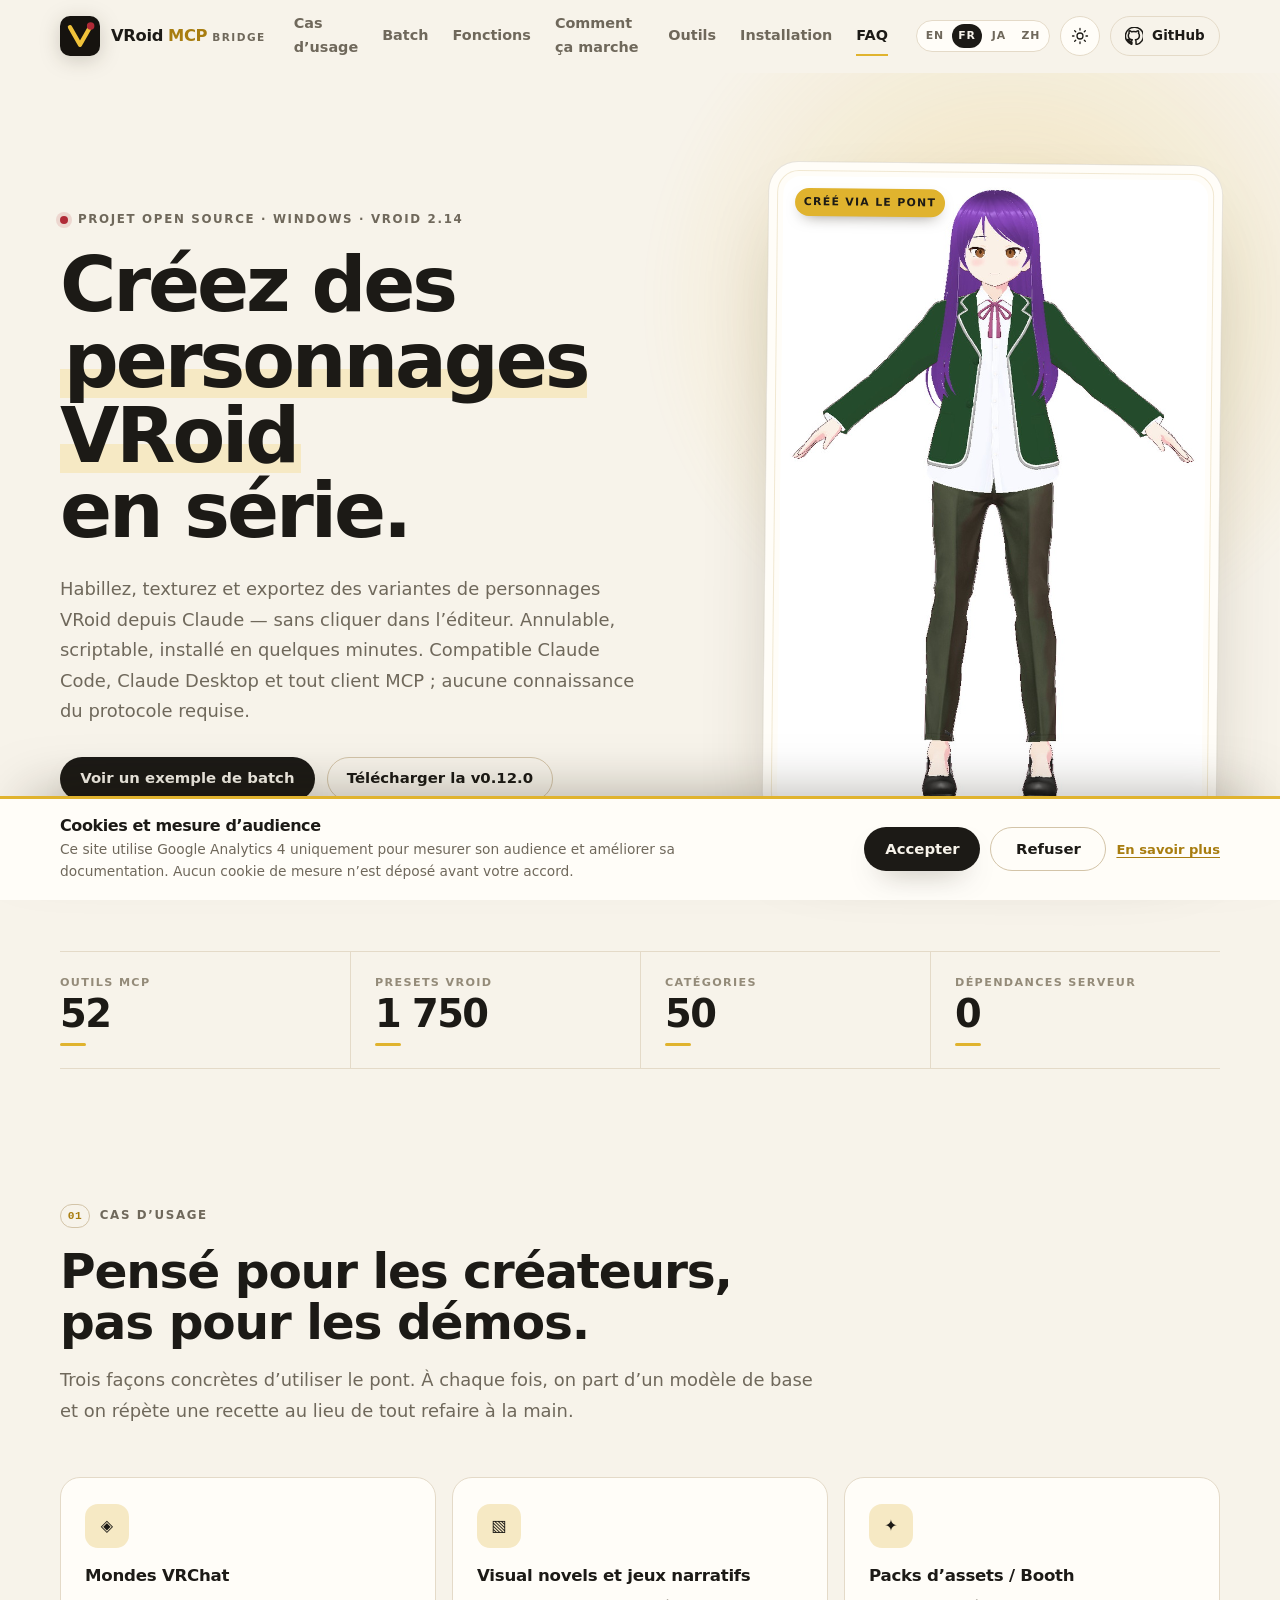
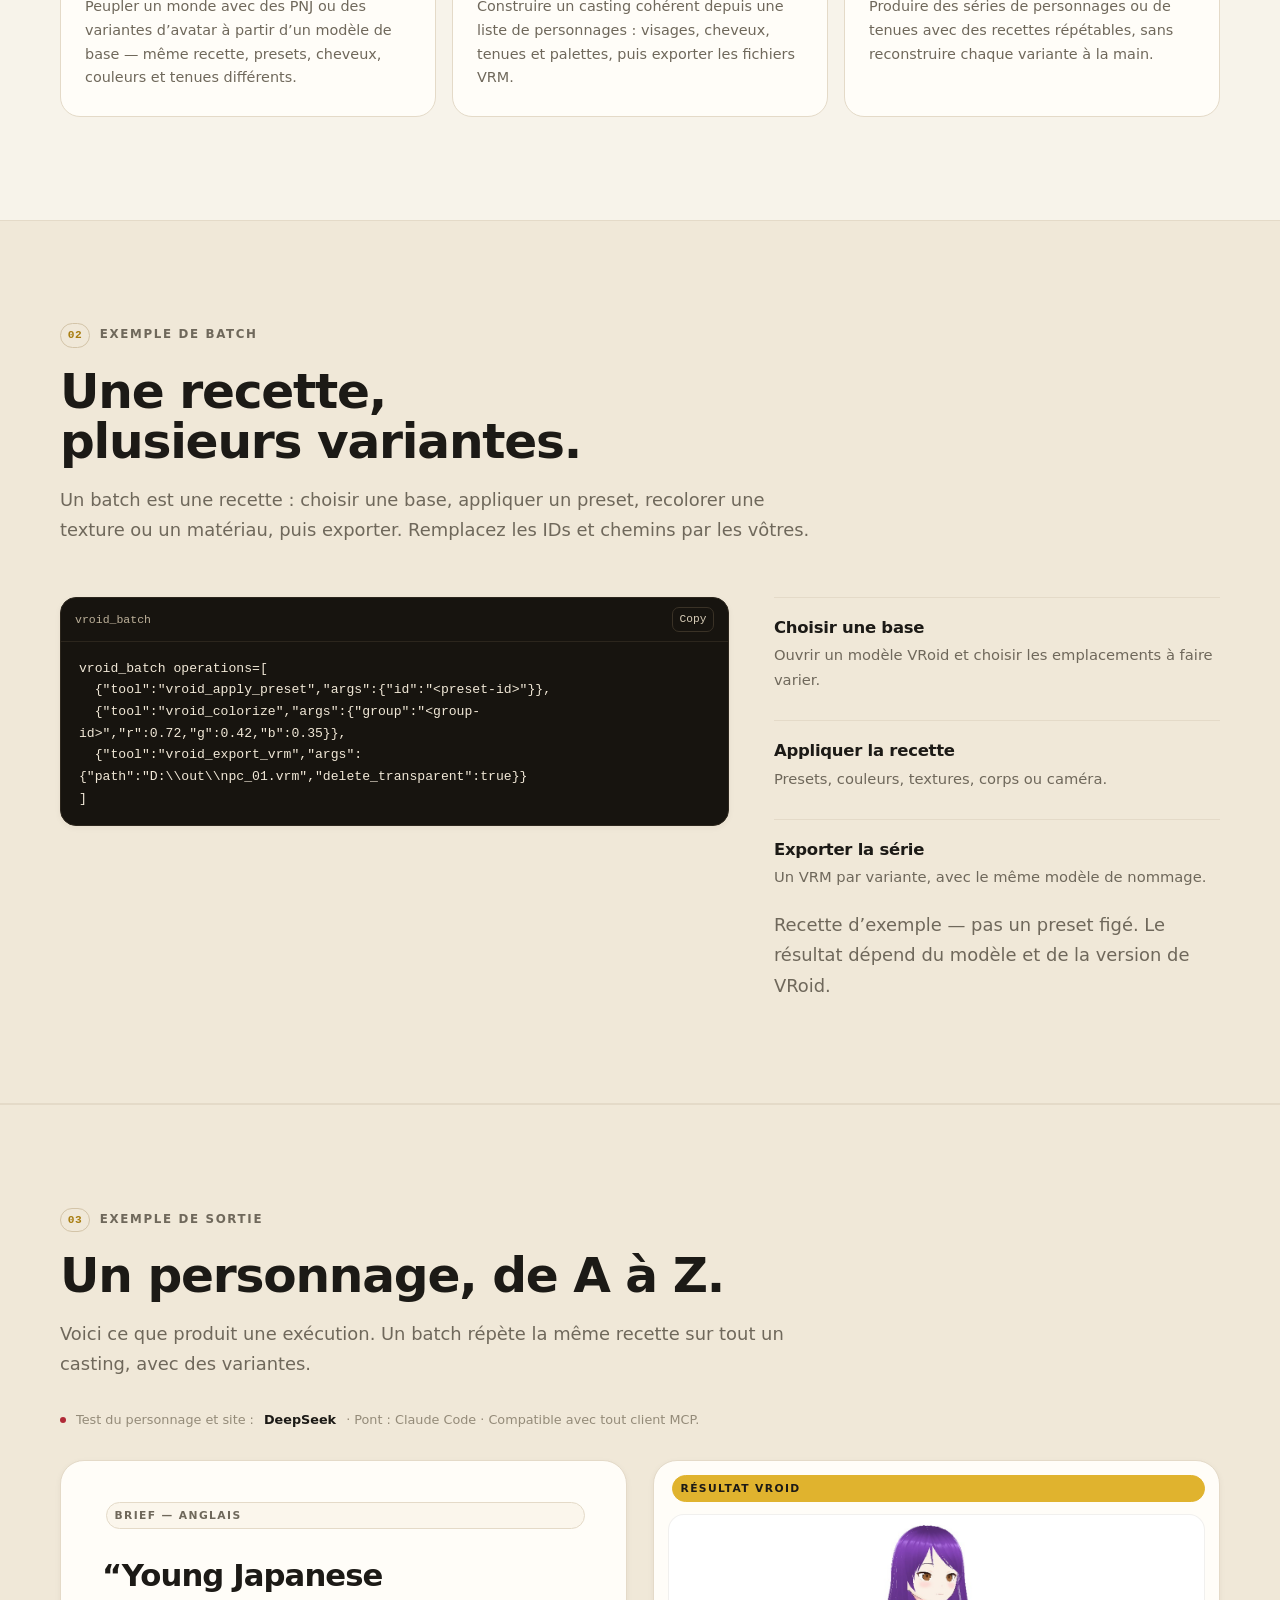
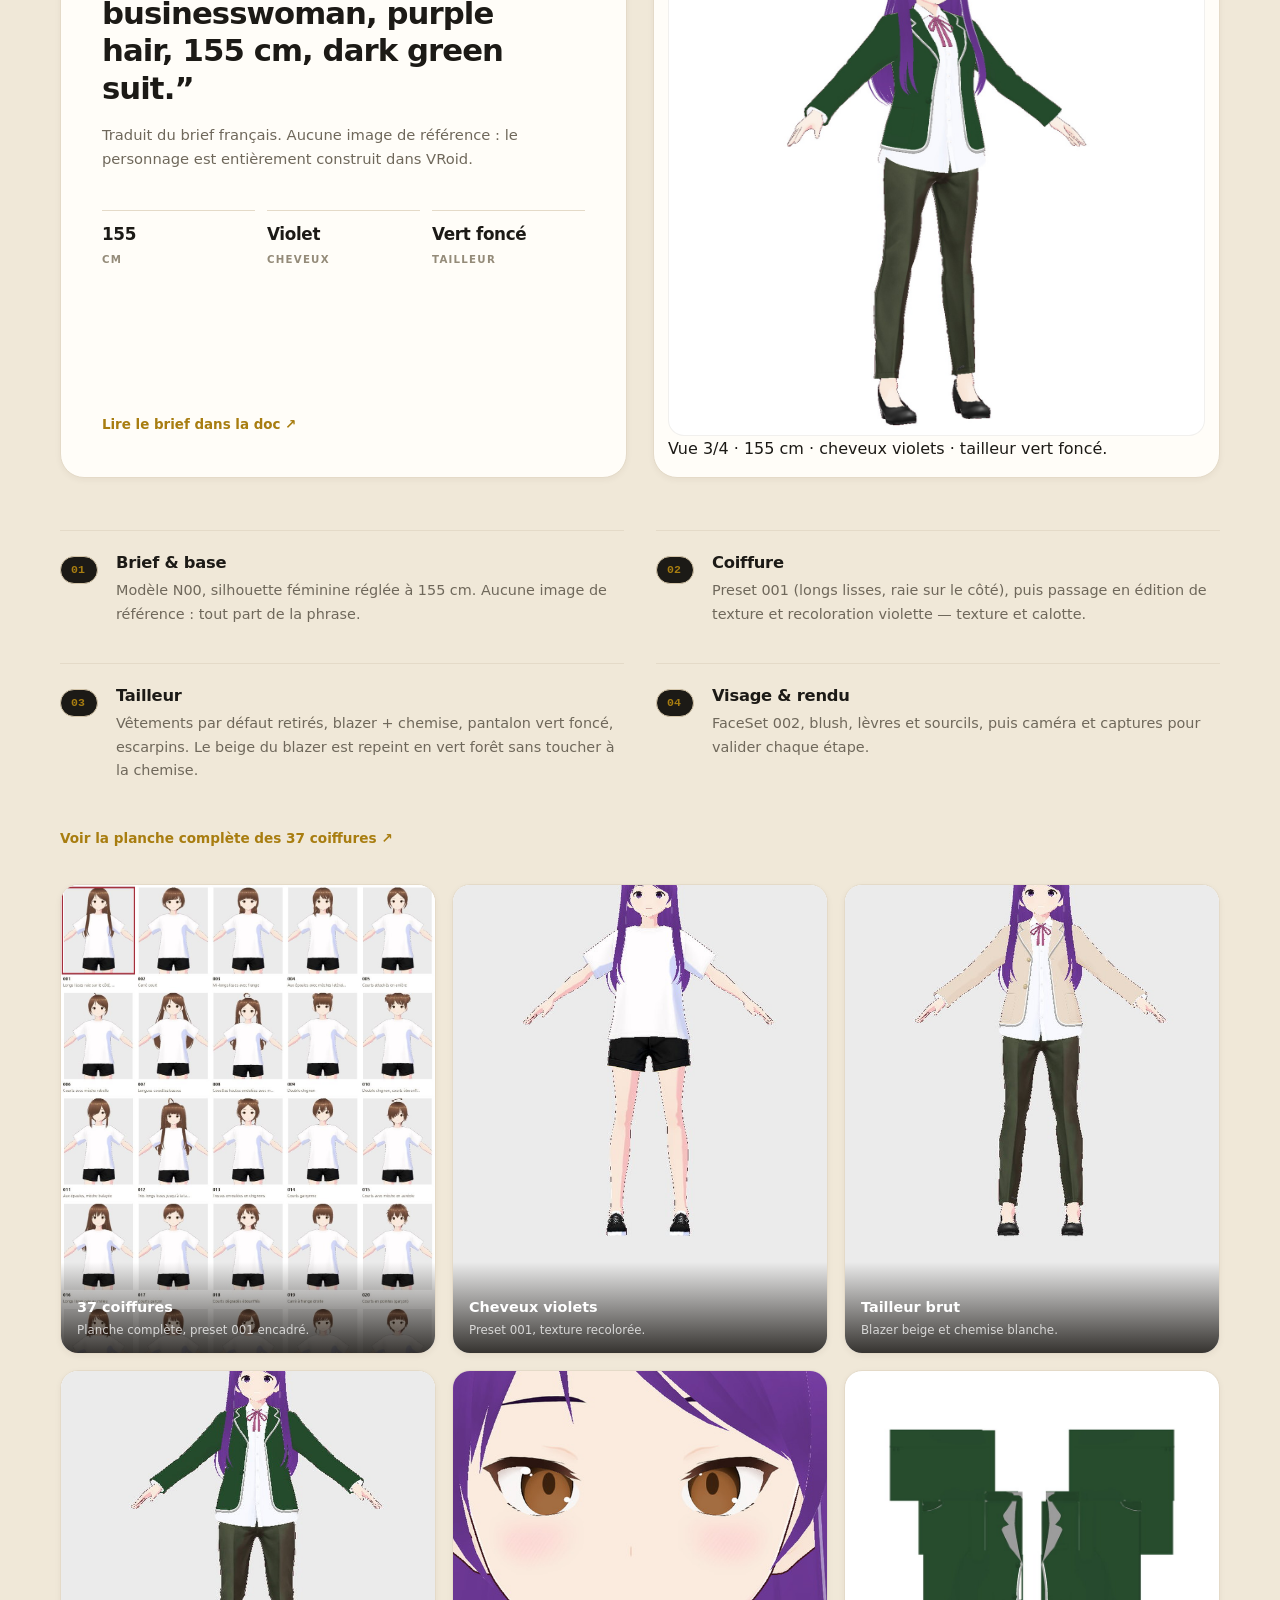
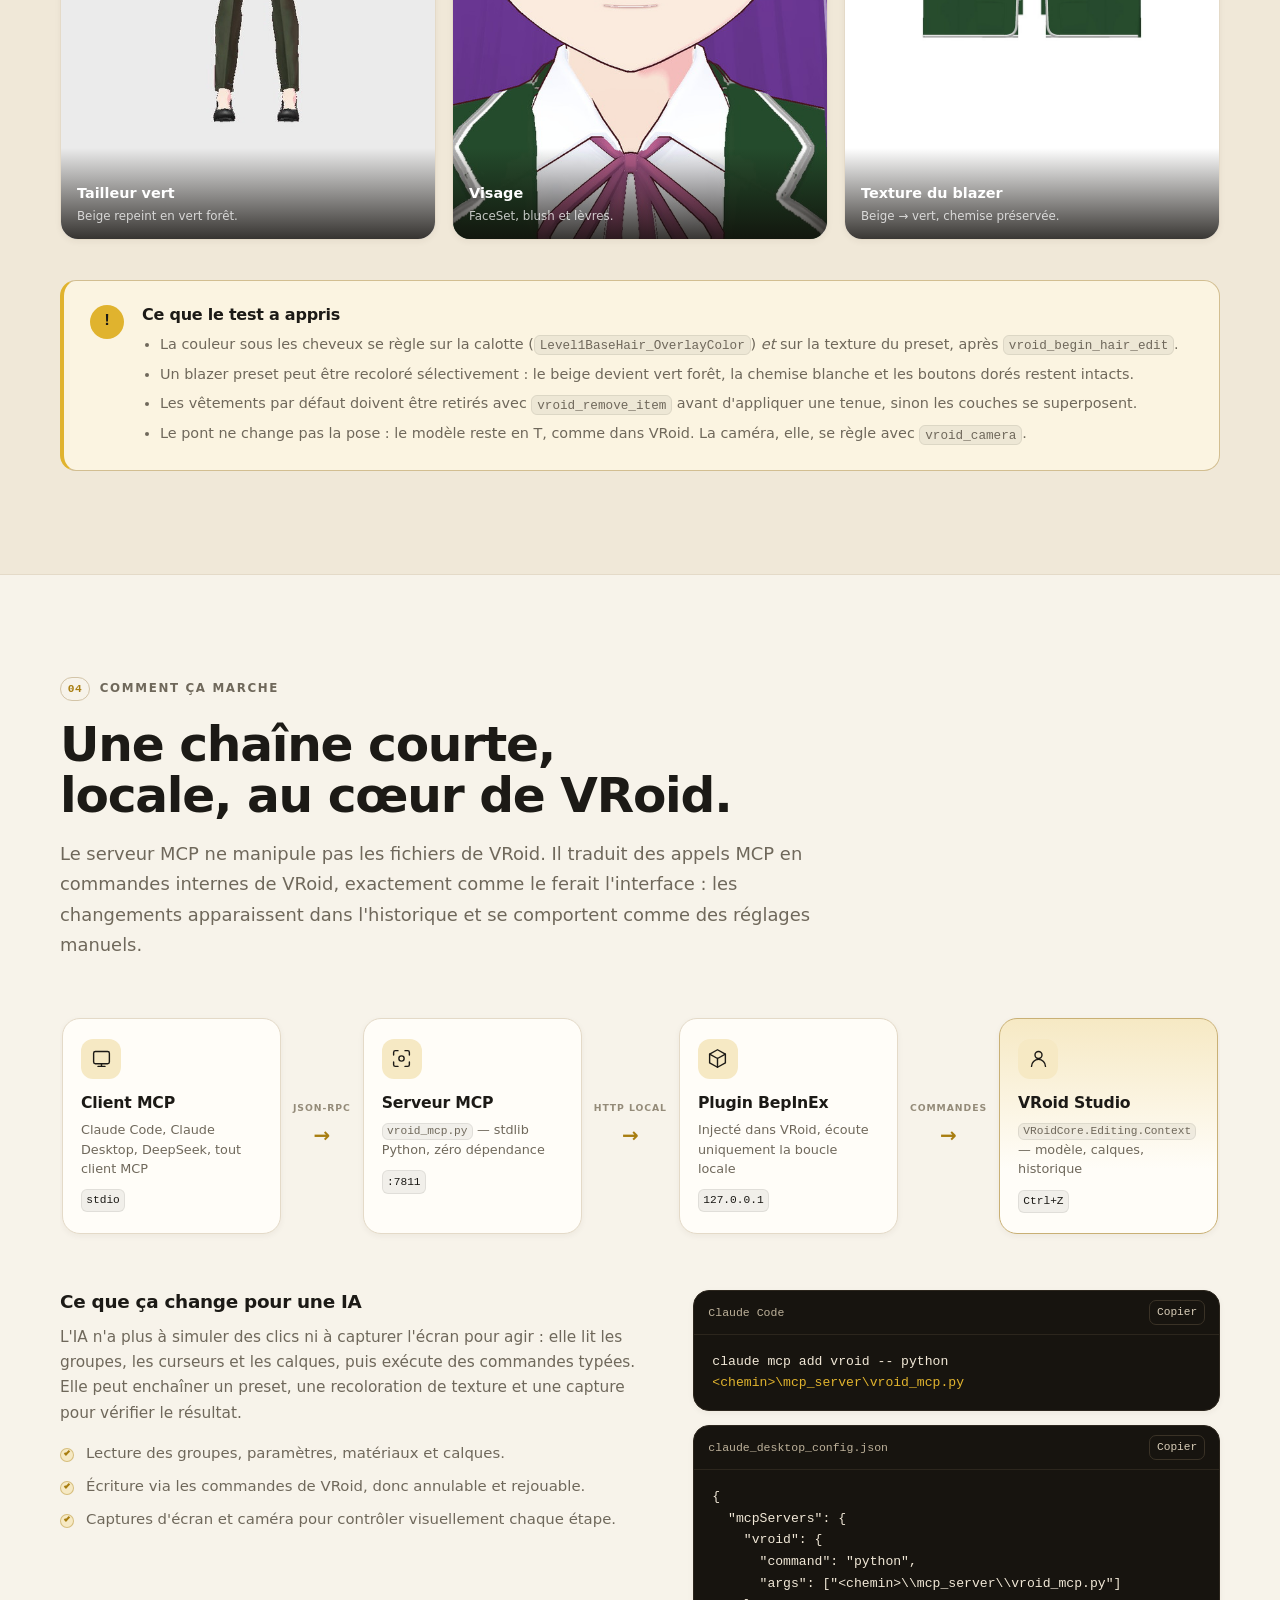
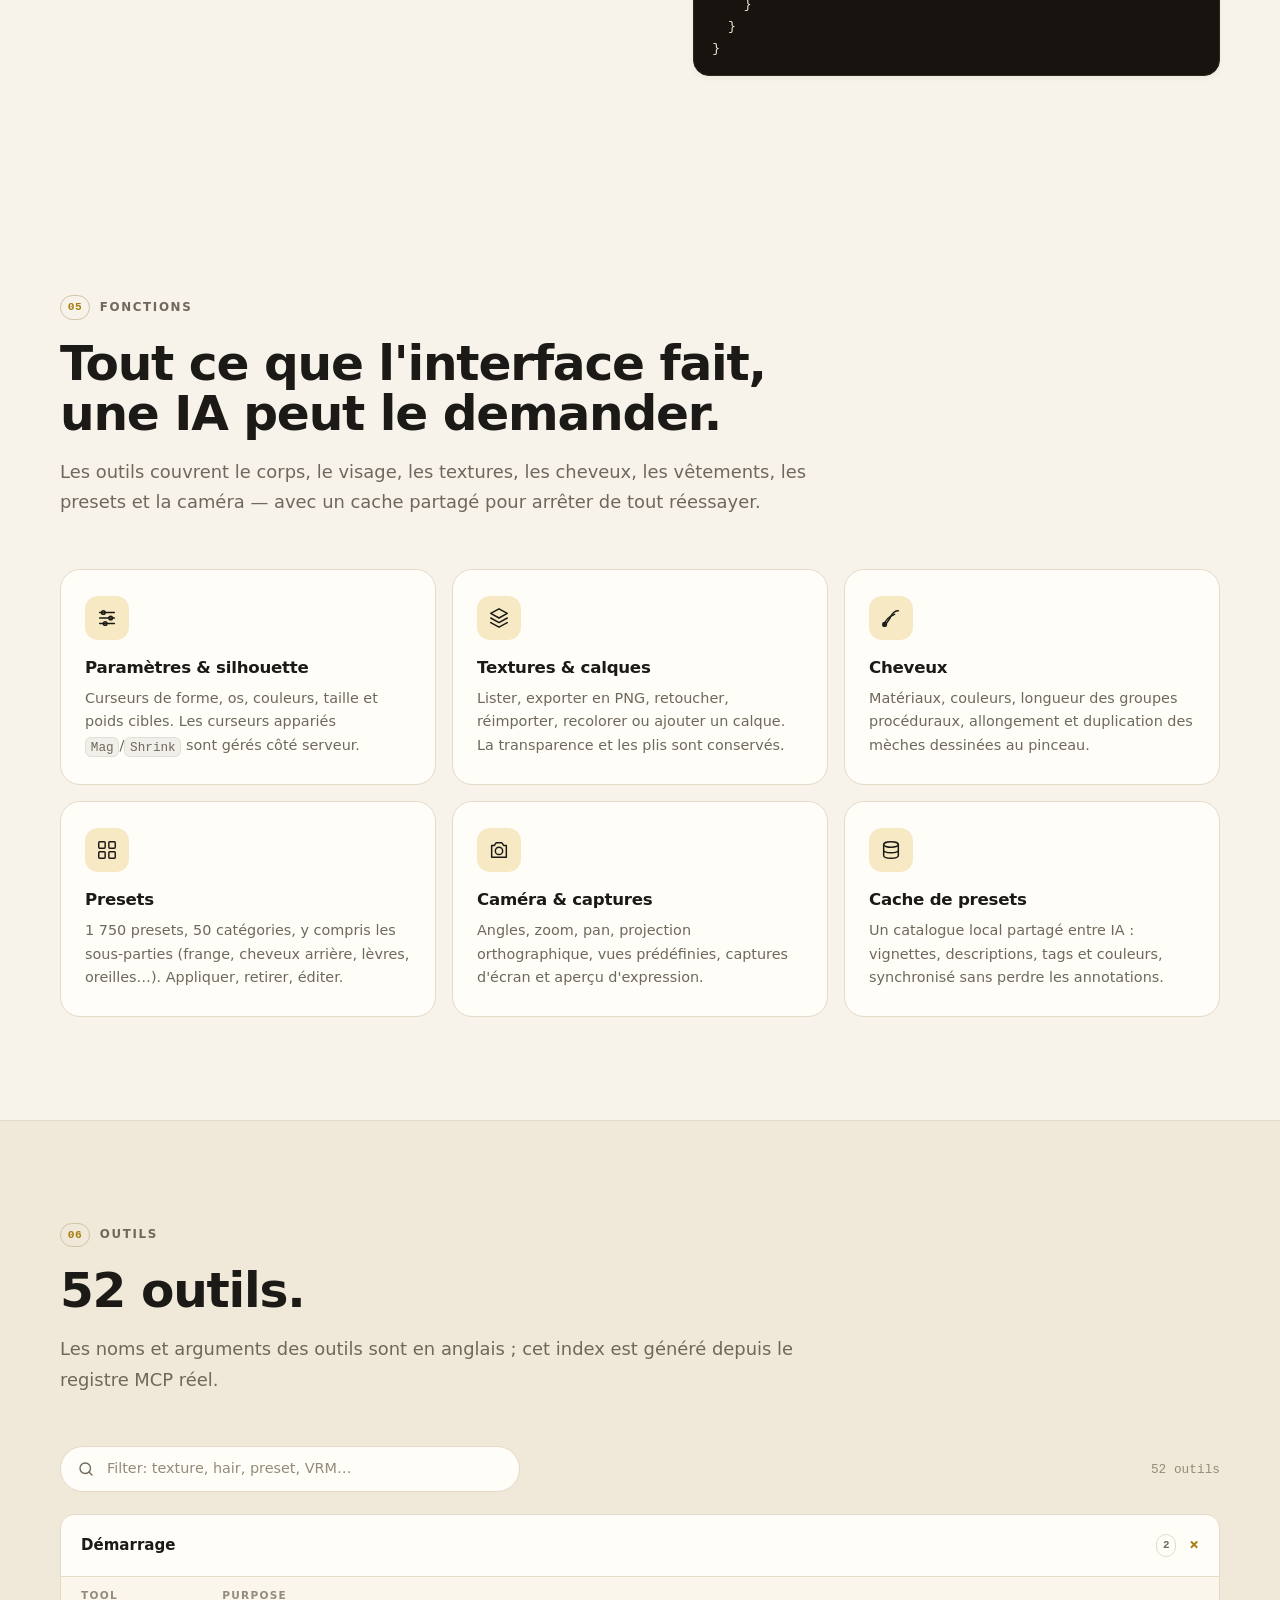
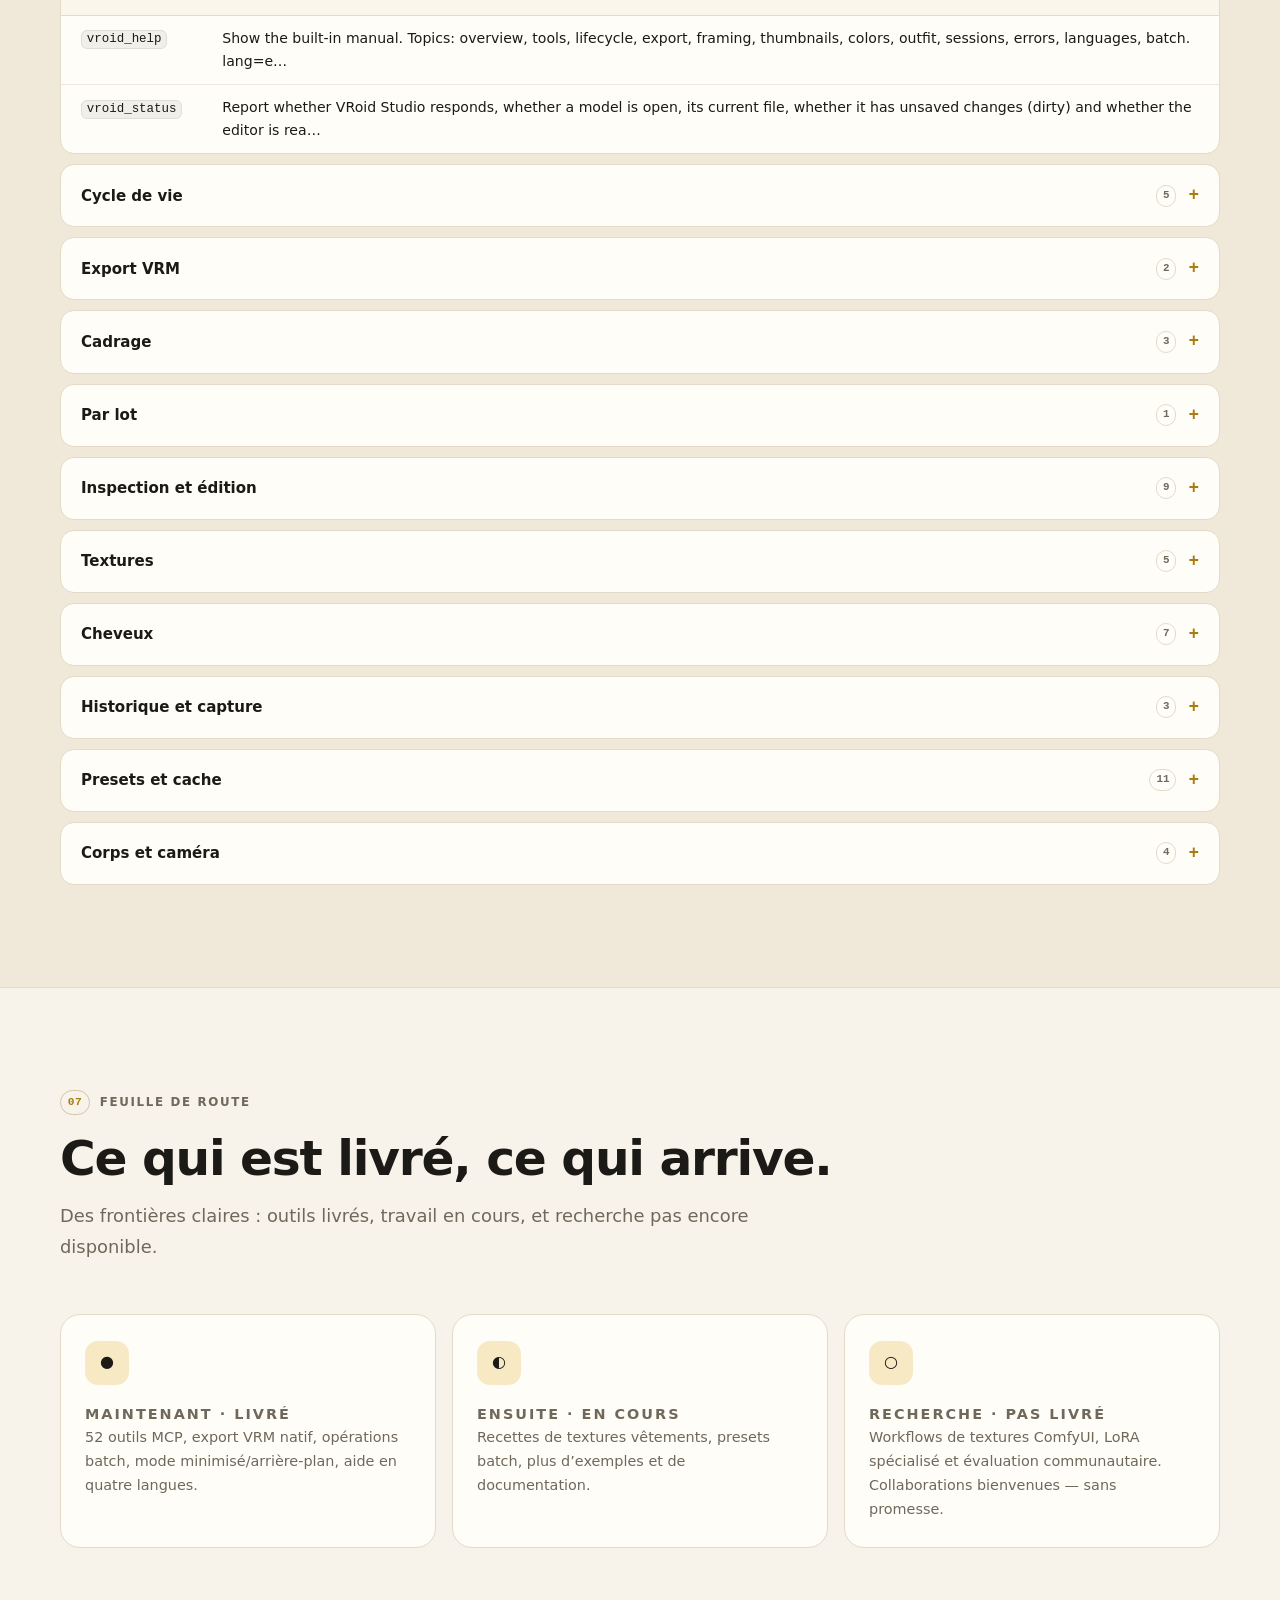
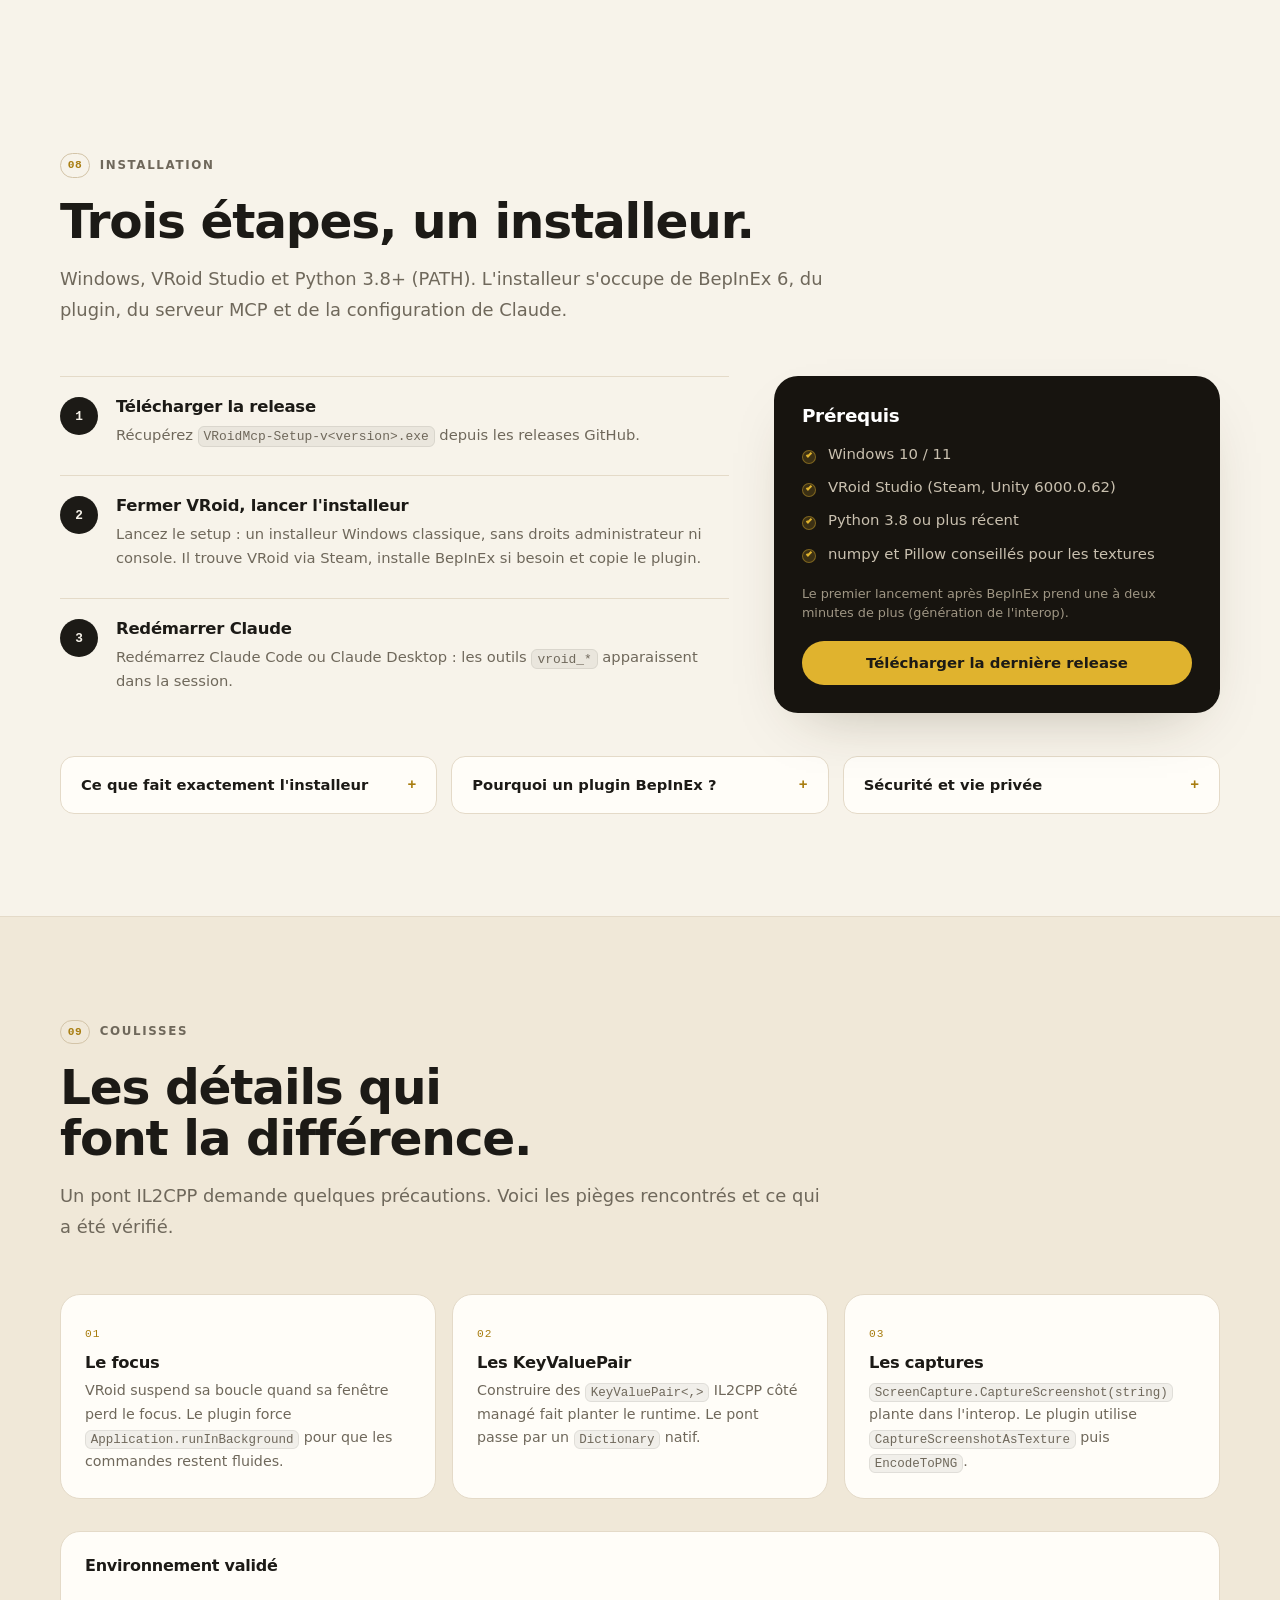
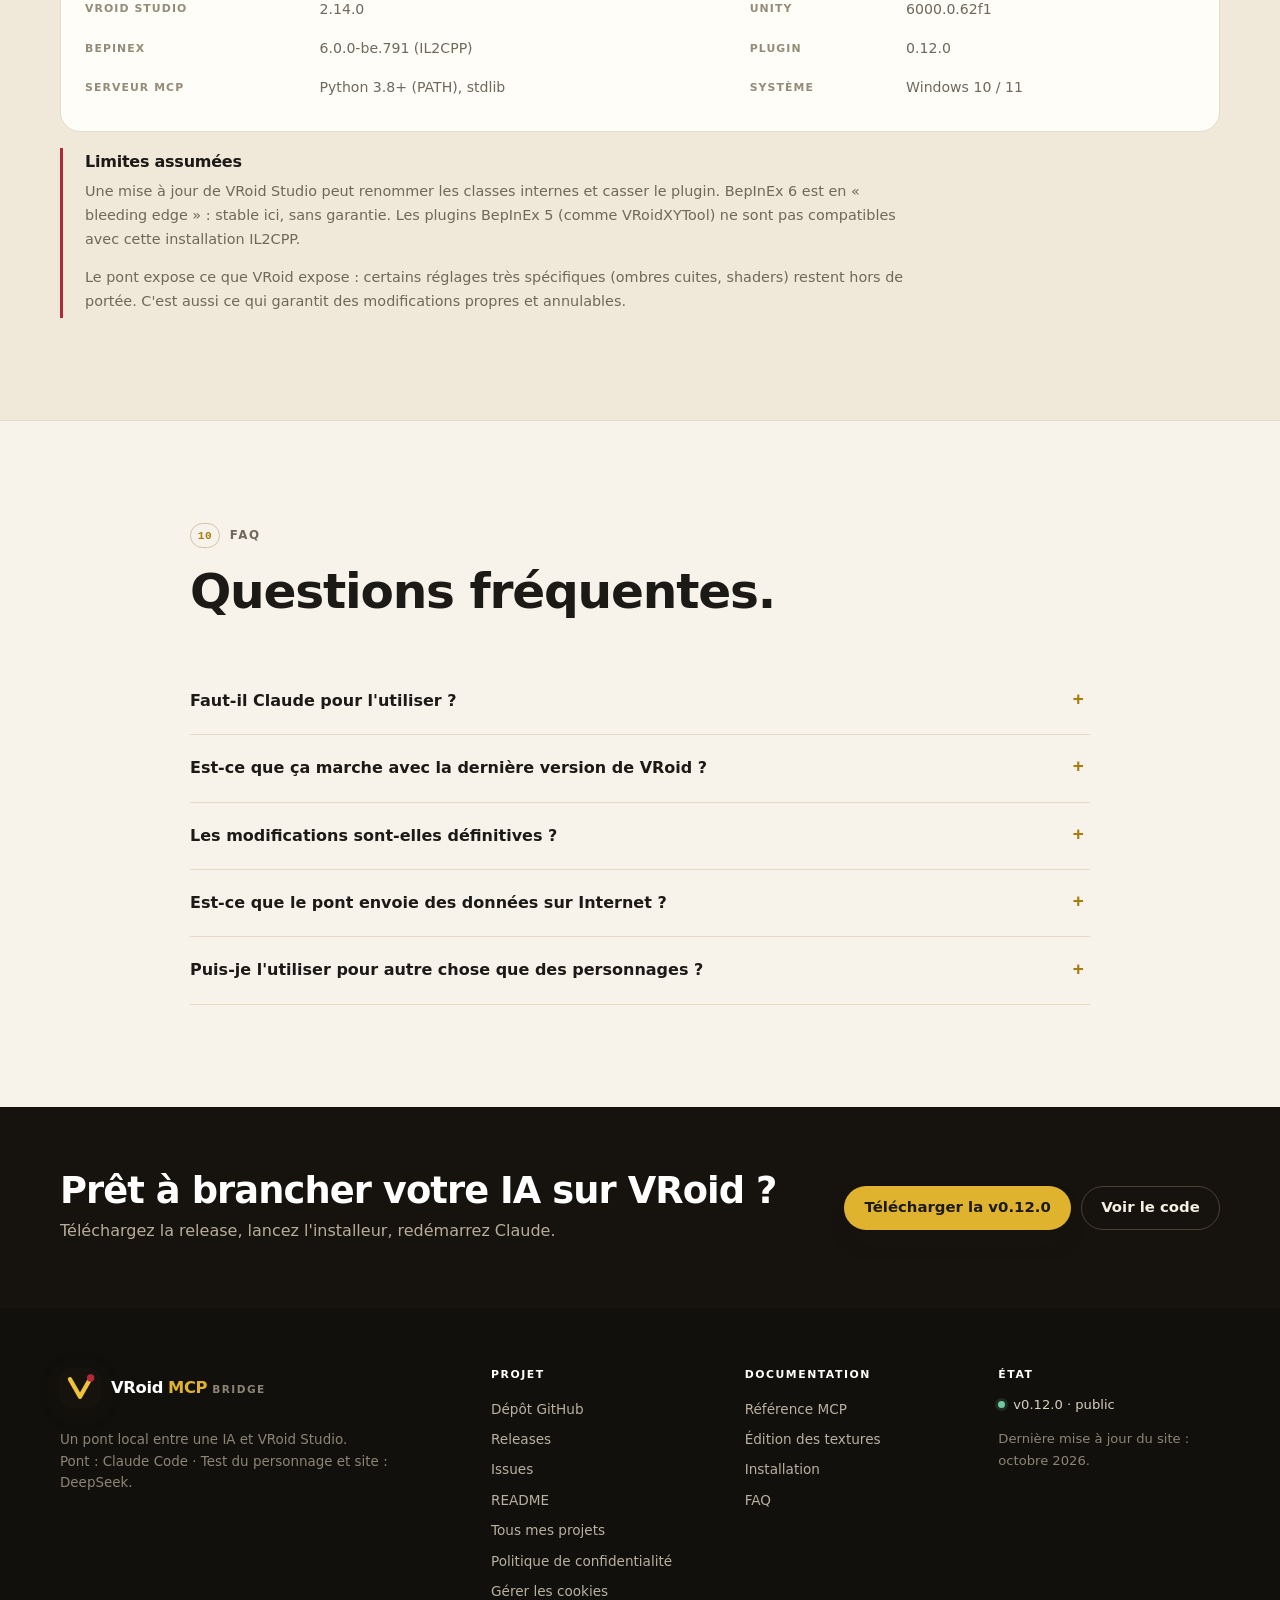
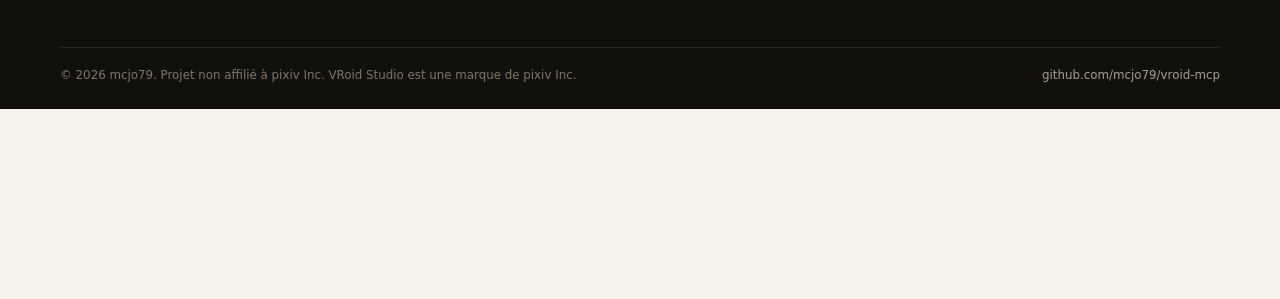
==== commit 1172177d: "Site et reference : version 0.12.0 Co-Authored-By: Claude Opus 5.5 <noreply@anthropic.com>" ====
--- a/website/fr/index.html
+++ b/website/fr/index.html
@@ -65,7 +65,7 @@
     "description": "Pont MCP local pour lire et modifier le modèle ouvert dans VRoid Studio depuis une IA.",
     "url": "https://mcjo79.github.io/vroid-mcp/fr/",
     "codeRepository": "https://github.com/mcjo79/vroid-mcp",
-    "softwareVersion": "0.11.0",
+    "softwareVersion": "0.12.0",
     "offers": { "@type": "Offer", "price": "0", "priceCurrency": "EUR" },
     "license": "https://github.com/mcjo79/vroid-mcp"
   }
@@ -129,7 +129,7 @@
           <p class="lede">Habillez, texturez et exportez des variantes de personnages VRoid depuis Claude — sans cliquer dans l’éditeur. Annulable, scriptable, installé en quelques minutes. Compatible Claude Code, Claude Desktop et tout client MCP ; aucune connaissance du protocole requise.</p>
           <div class="hero-cta">
             <a class="btn btn-primary" href="#batch">Voir un exemple de batch</a>
-            <a class="btn btn-secondary" href="#prerequisites">Télécharger la v0.11.0</a>
+            <a class="btn btn-secondary" href="#prerequisites">Télécharger la v0.12.0</a>
           </div>
           <ul class="hero-meta" aria-label="Compatibilité">
             <li><span class="status-dot"></span>BepInEx 6 · IL2CPP</li>
@@ -667,7 +667,7 @@
           <table>
             <tbody>
               <tr><th scope="row">VRoid Studio</th><td>2.14.0</td><th scope="row">Unity</th><td>6000.0.62f1</td></tr>
-              <tr><th scope="row">BepInEx</th><td>6.0.0-be.791 (IL2CPP)</td><th scope="row">Plugin</th><td>0.11.0</td></tr>
+              <tr><th scope="row">BepInEx</th><td>6.0.0-be.791 (IL2CPP)</td><th scope="row">Plugin</th><td>0.12.0</td></tr>
               <tr><th scope="row">Serveur MCP</th><td>Python 3.8+ (PATH), stdlib</td><th scope="row">Système</th><td>Windows 10 / 11</td></tr>
             </tbody>
           </table>
@@ -720,7 +720,7 @@
           <p>Téléchargez la release, lancez l'installeur, redémarrez Claude.</p>
         </div>
         <div class="cta-band-actions">
-          <a class="btn btn-primary" href="https://github.com/mcjo79/vroid-mcp/releases/latest" target="_blank" rel="noopener">Télécharger la v0.11.0</a>
+          <a class="btn btn-primary" href="https://github.com/mcjo79/vroid-mcp/releases/latest" target="_blank" rel="noopener">Télécharger la v0.12.0</a>
           <a class="btn btn-secondary" href="https://github.com/mcjo79/vroid-mcp" target="_blank" rel="noopener">Voir le code</a>
         </div>
       </div>
@@ -759,7 +759,7 @@
       </nav>
       <div class="footer-col">
         <h3>État</h3>
-        <p class="footer-status"><span class="status-dot"></span>v0.11.0 · public</p>
+        <p class="footer-status"><span class="status-dot"></span>v0.12.0 · public</p>
         <p>Dernière mise à jour du site : octobre 2026.</p>
       </div>
     </div>
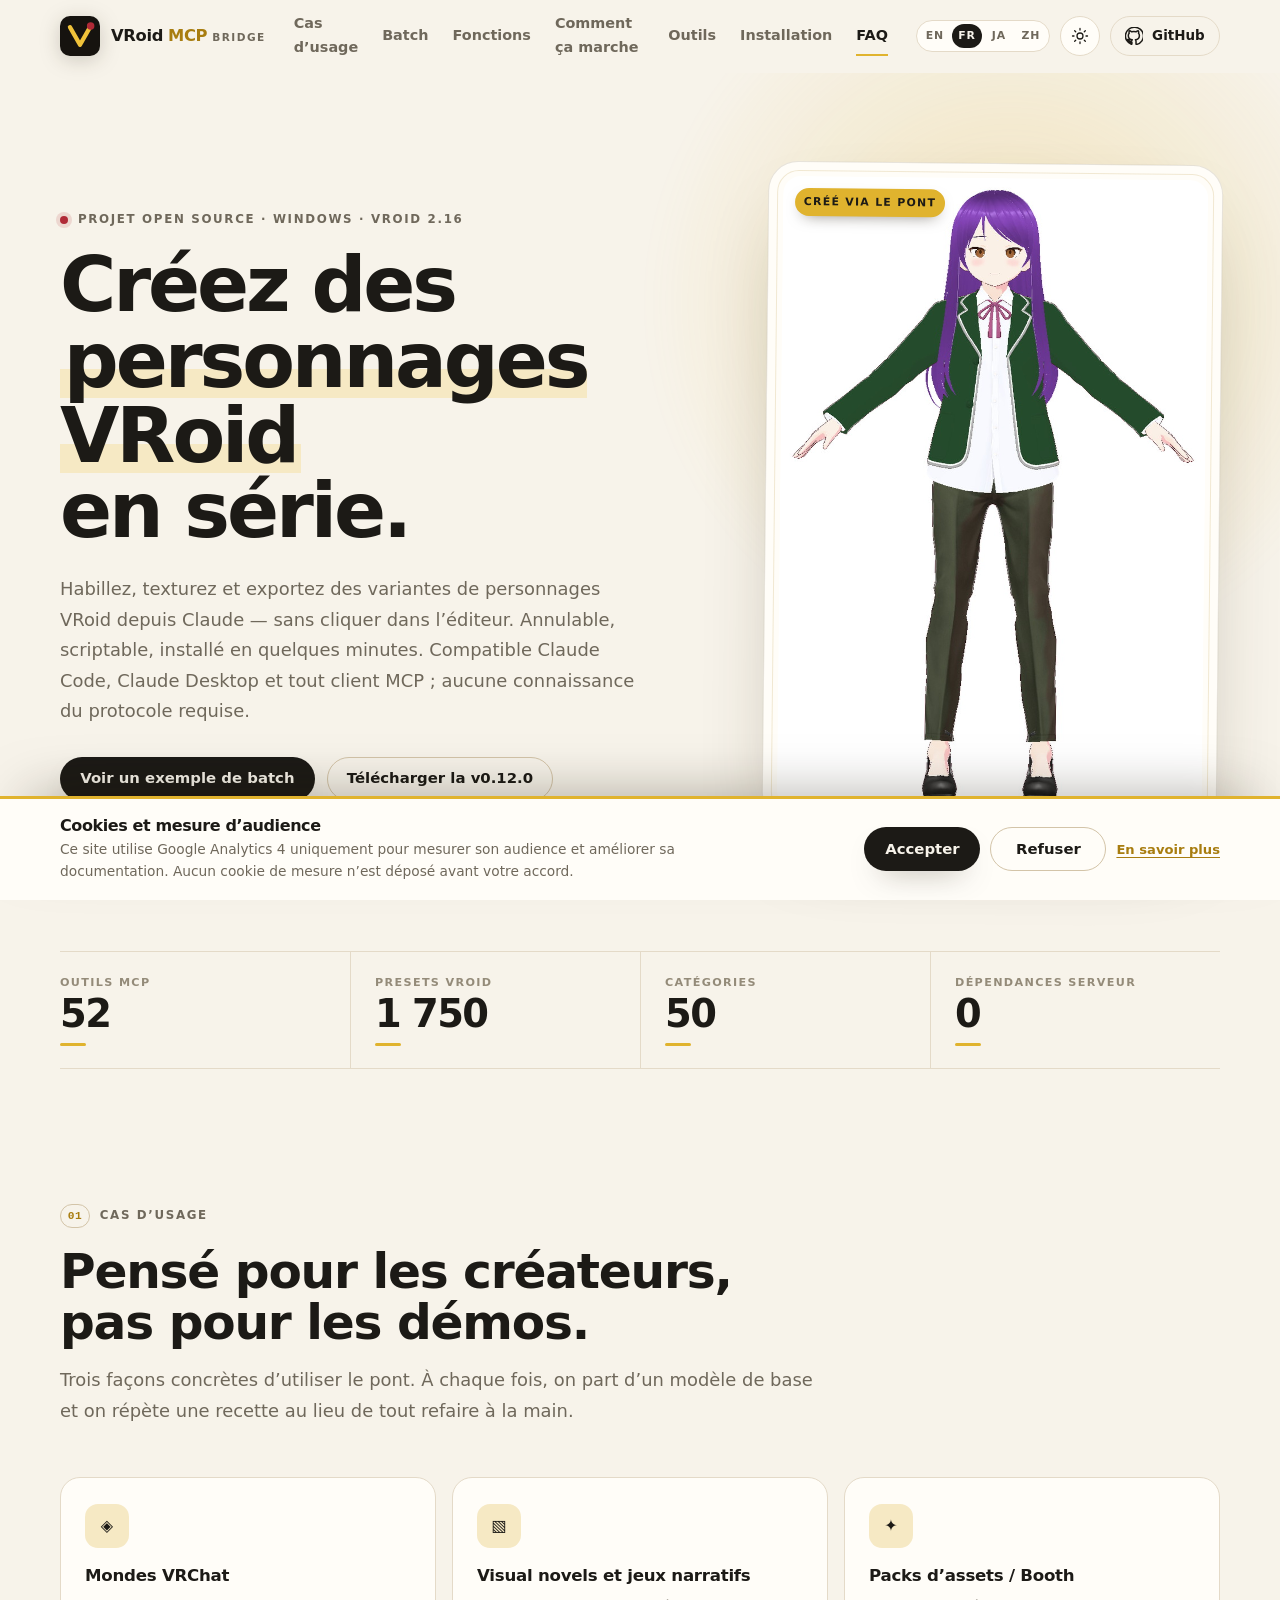
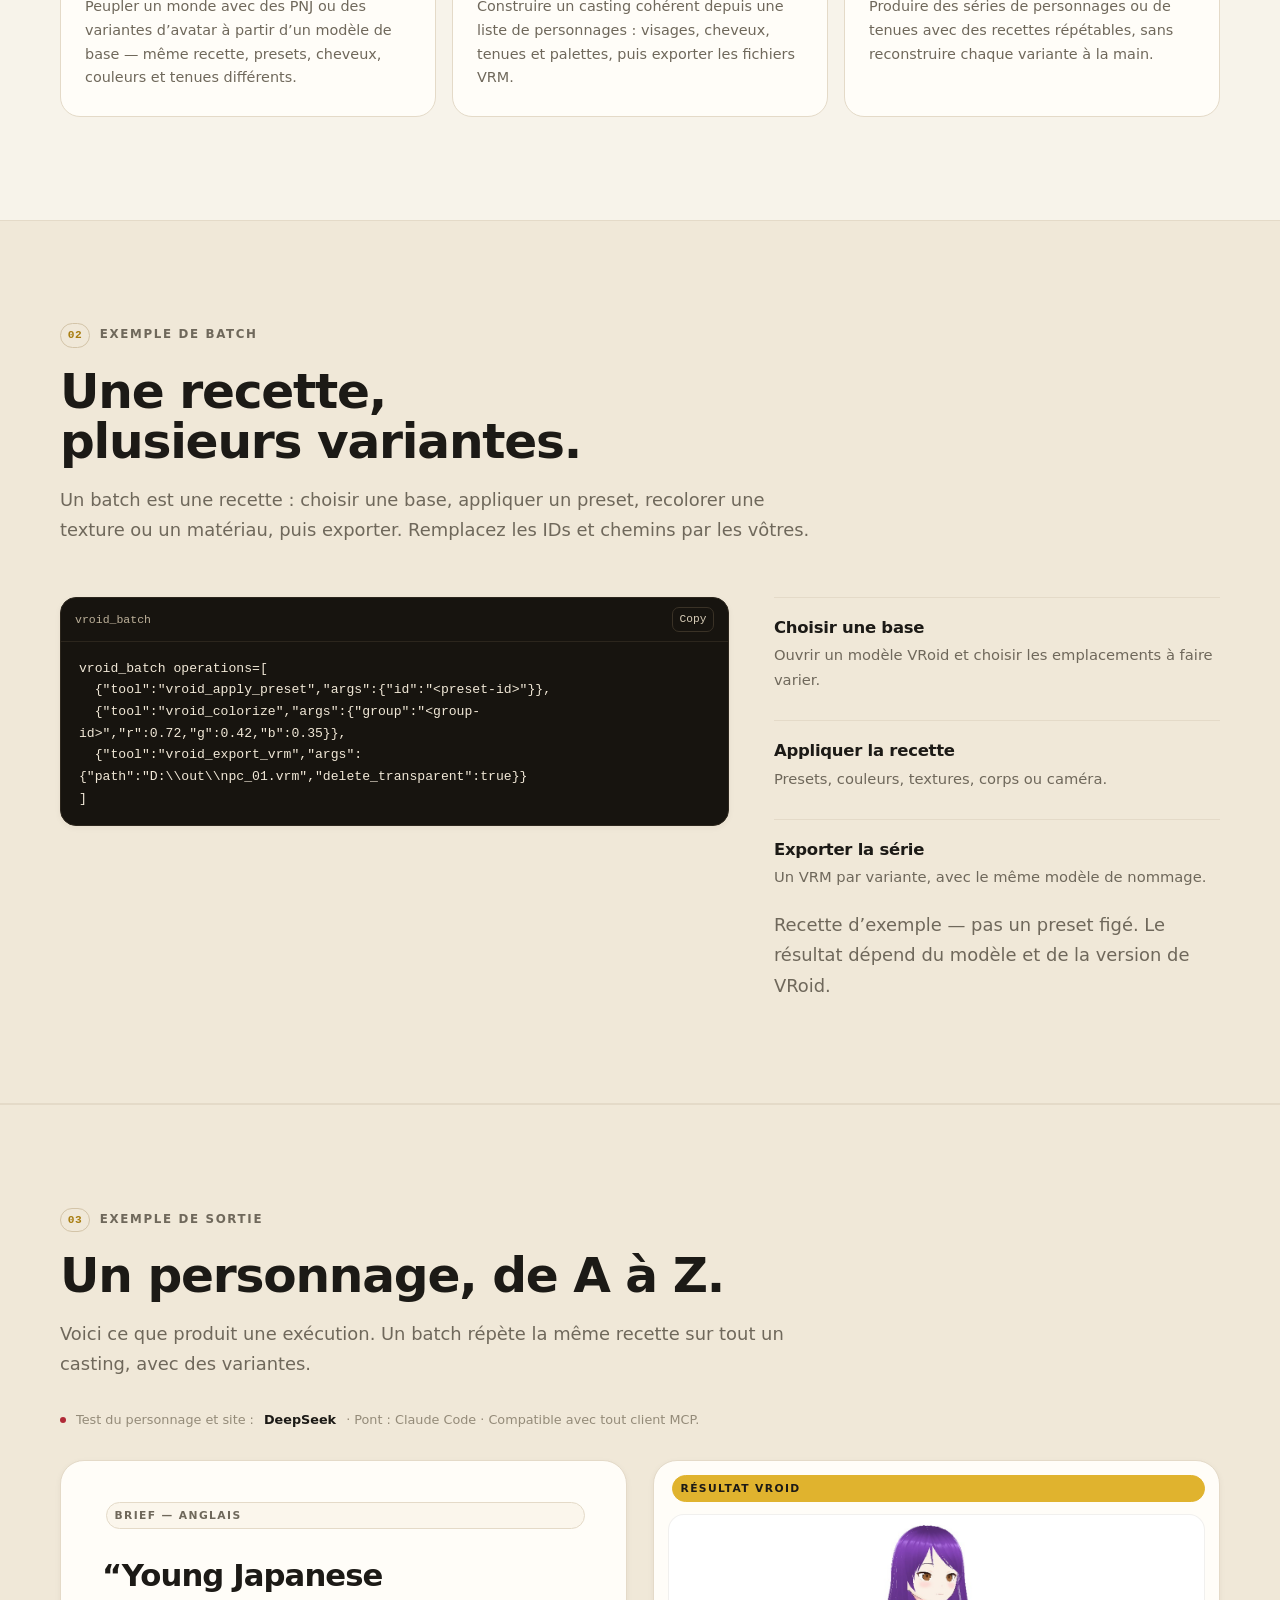
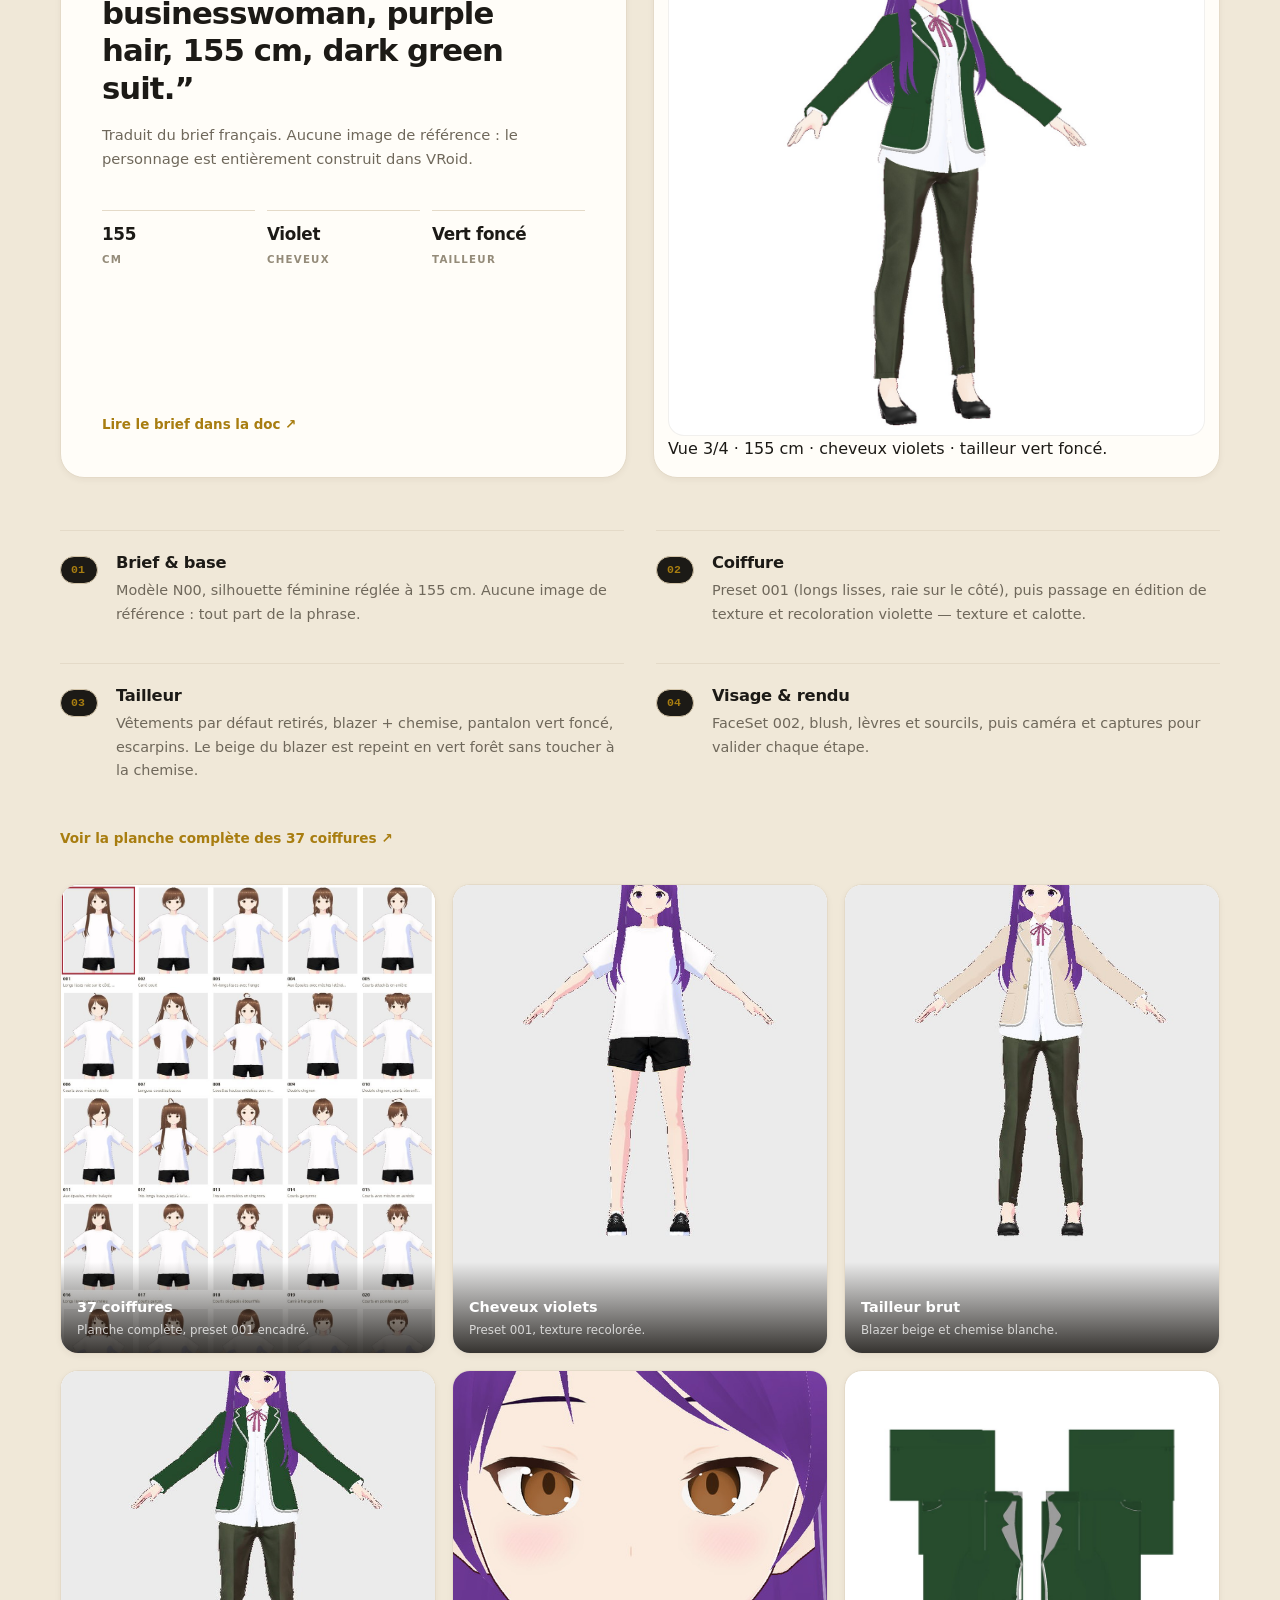
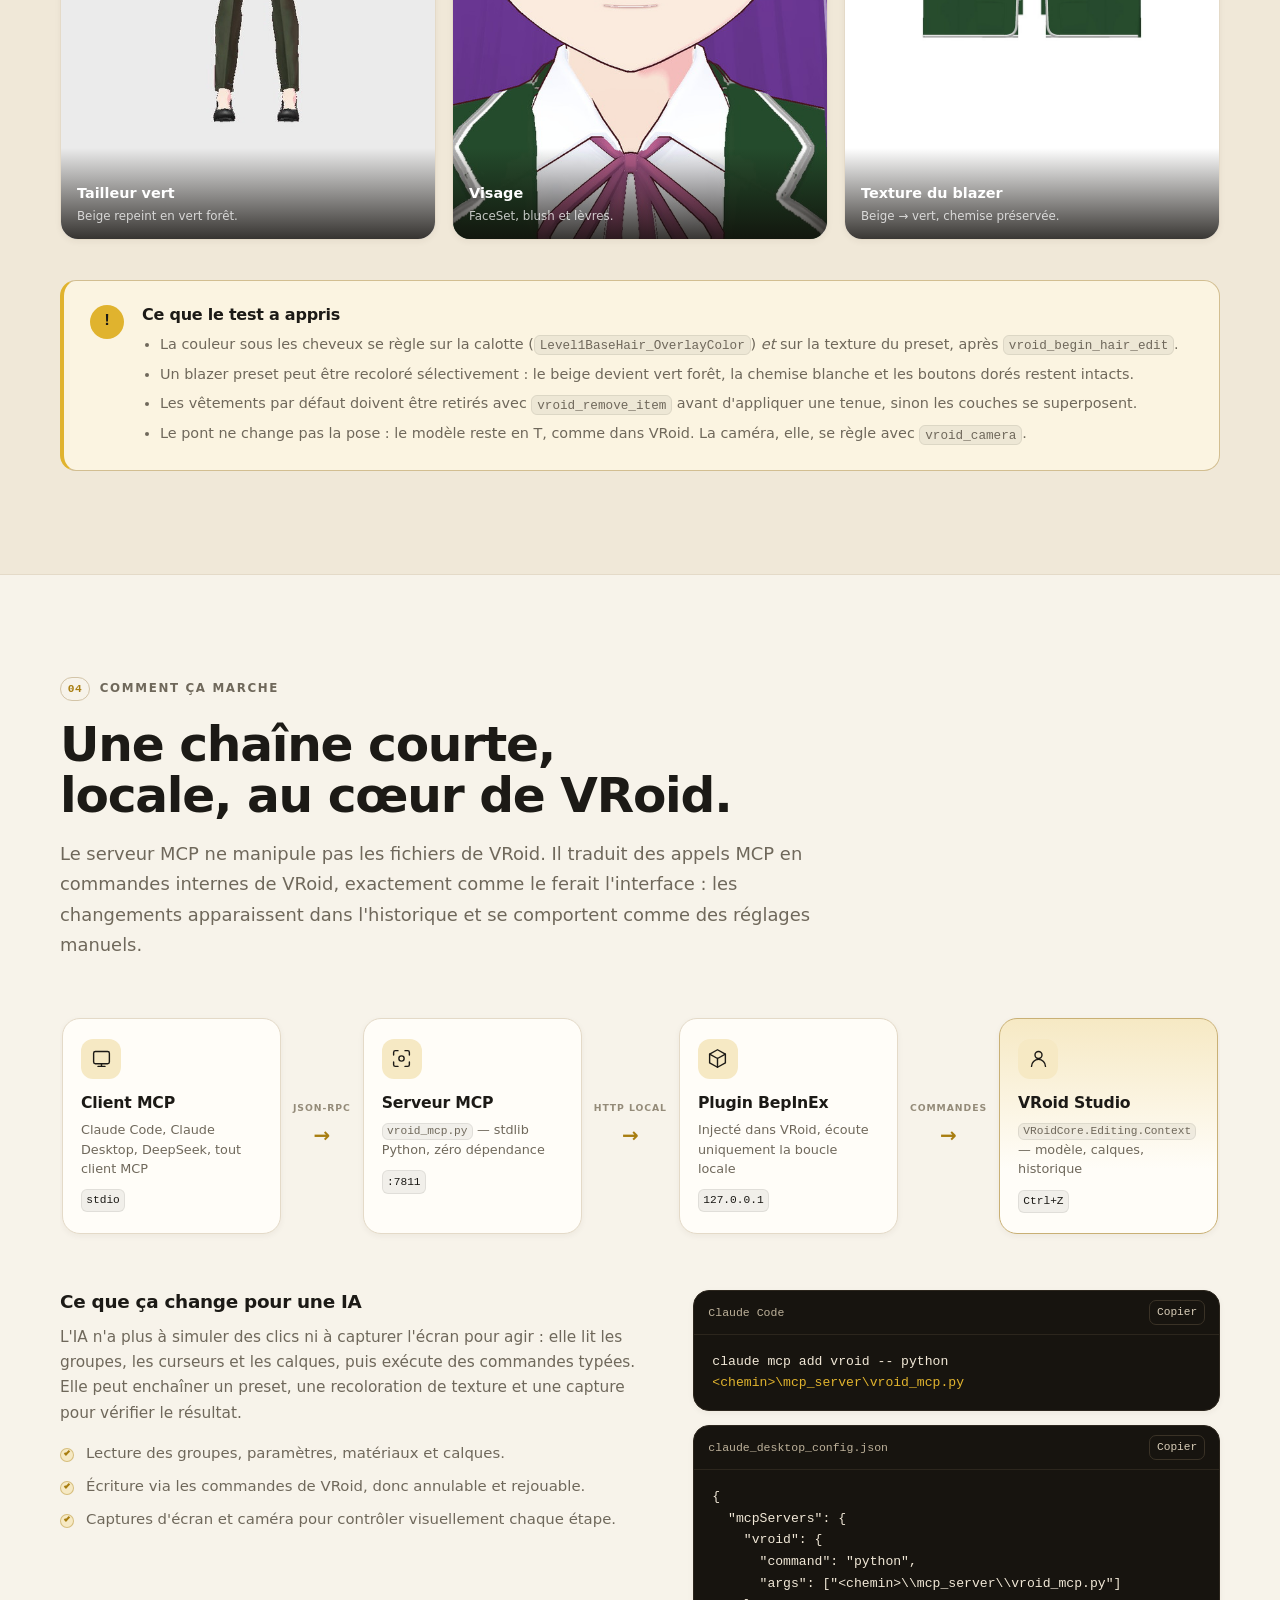
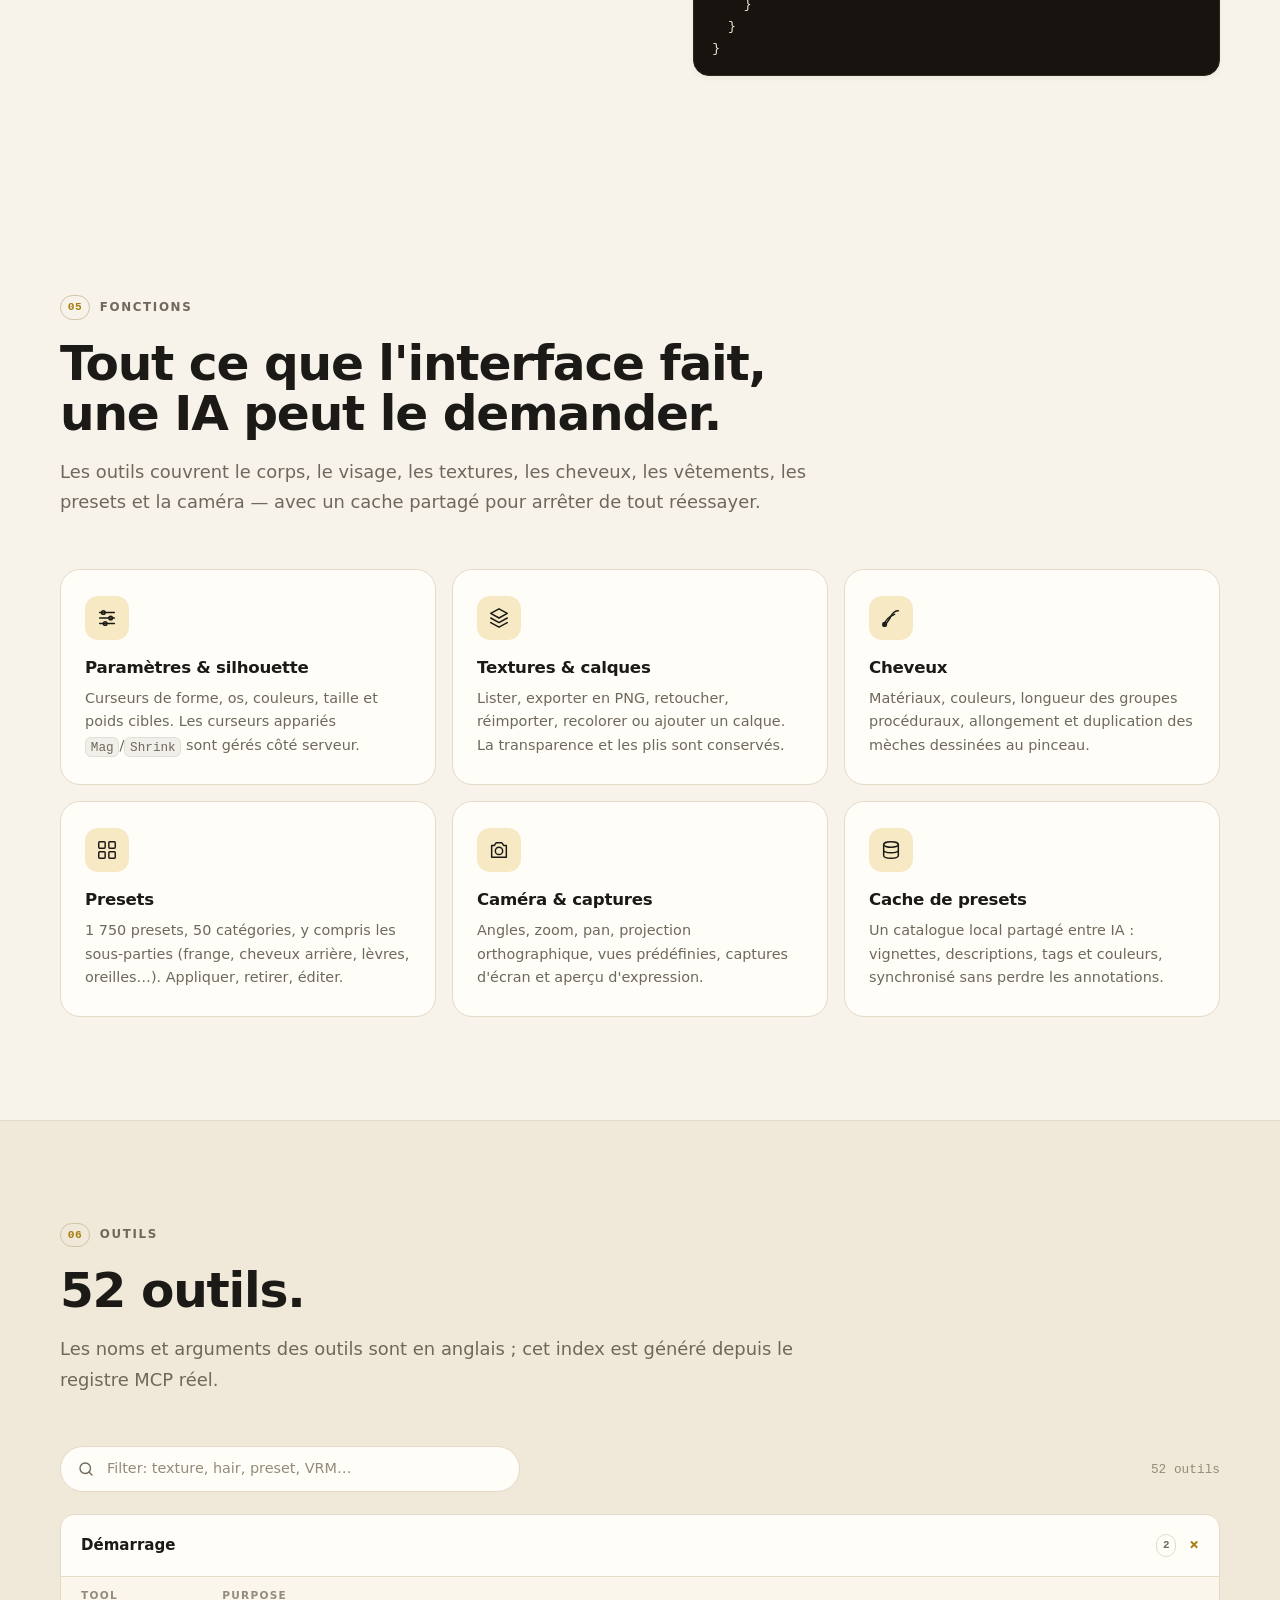
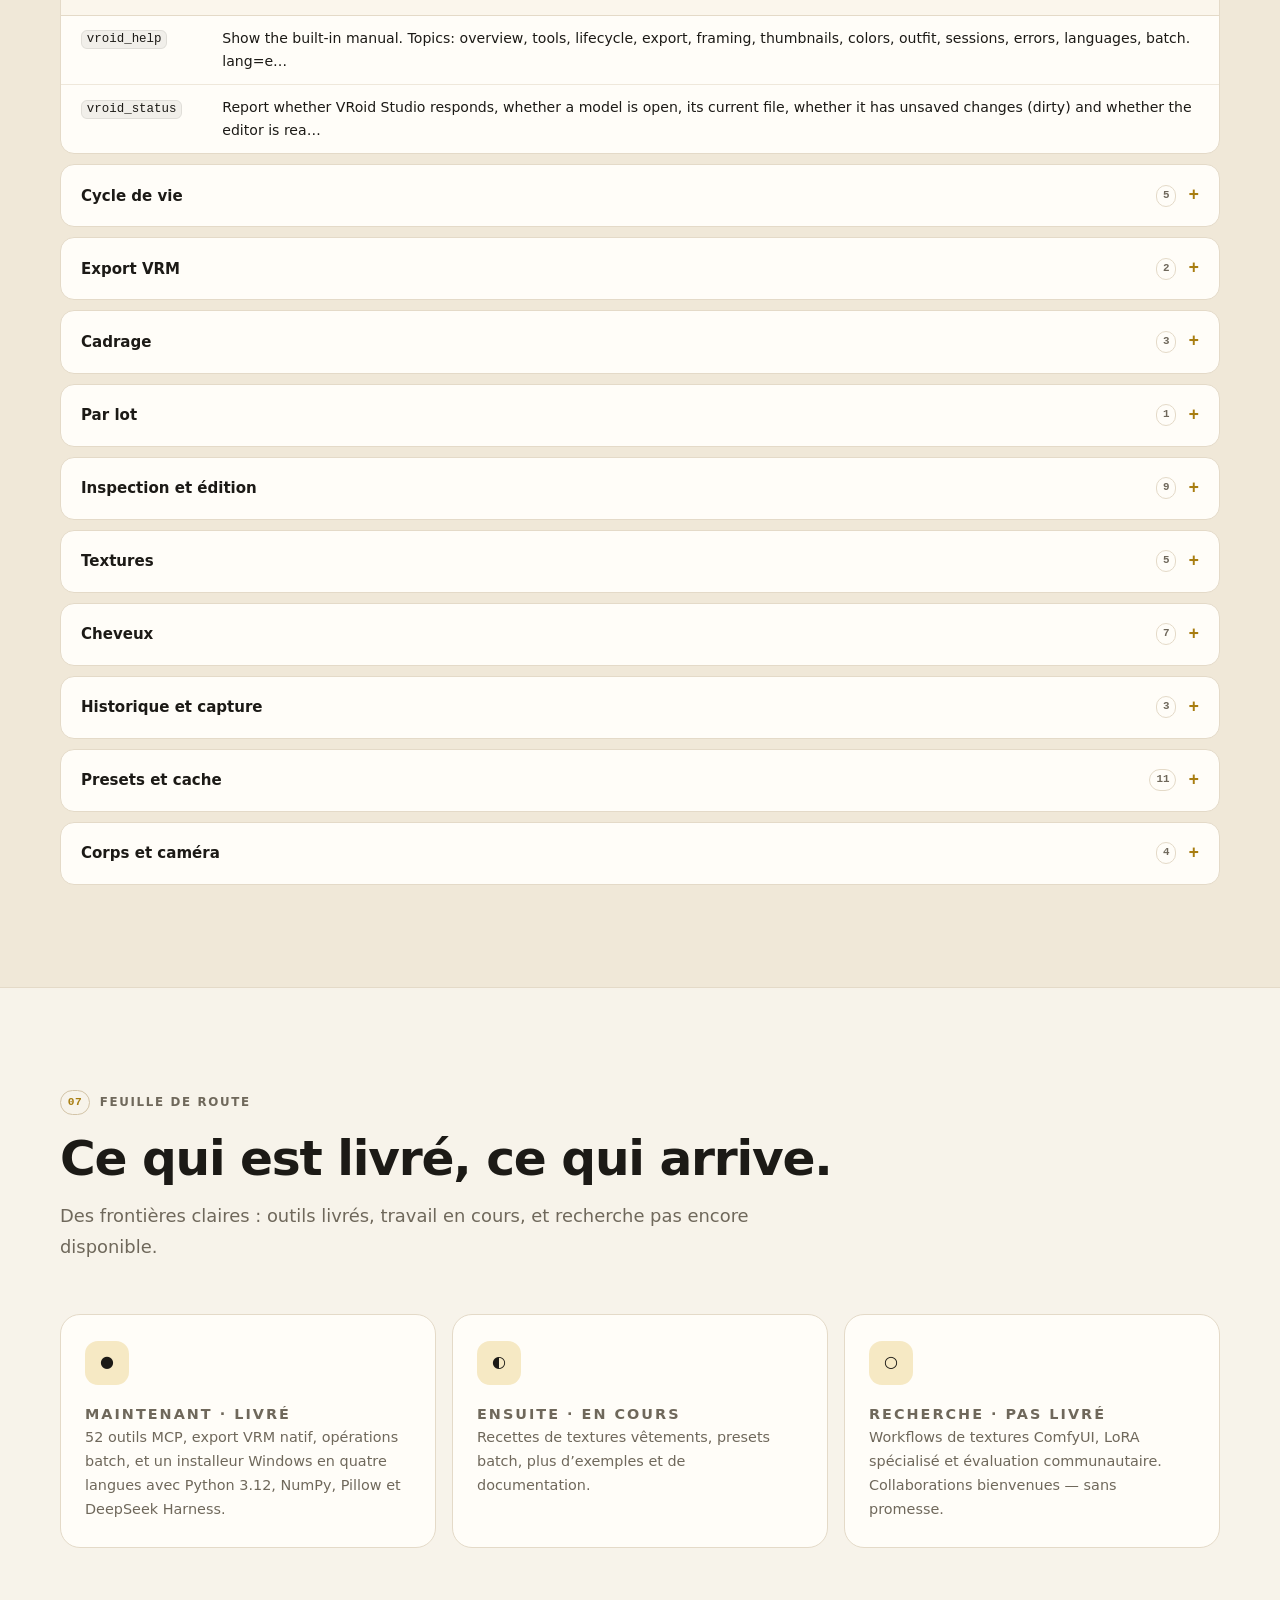
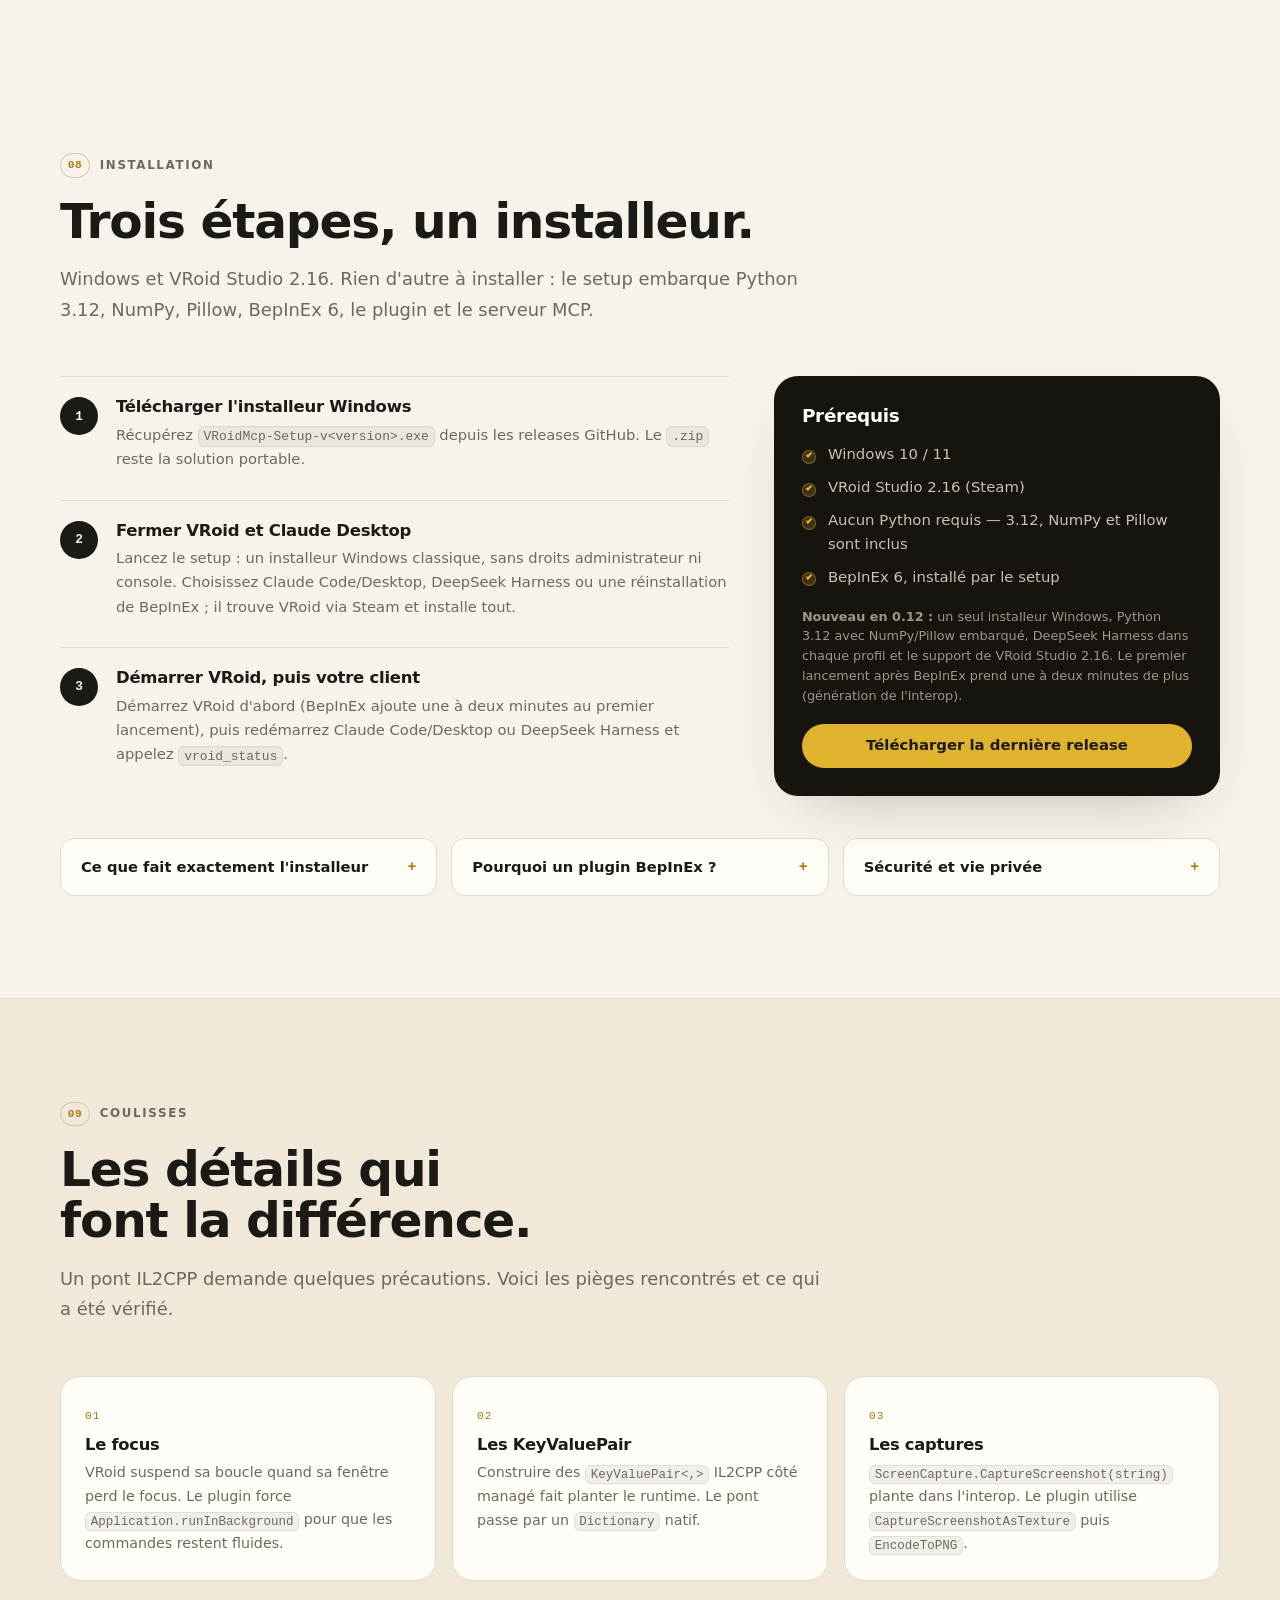
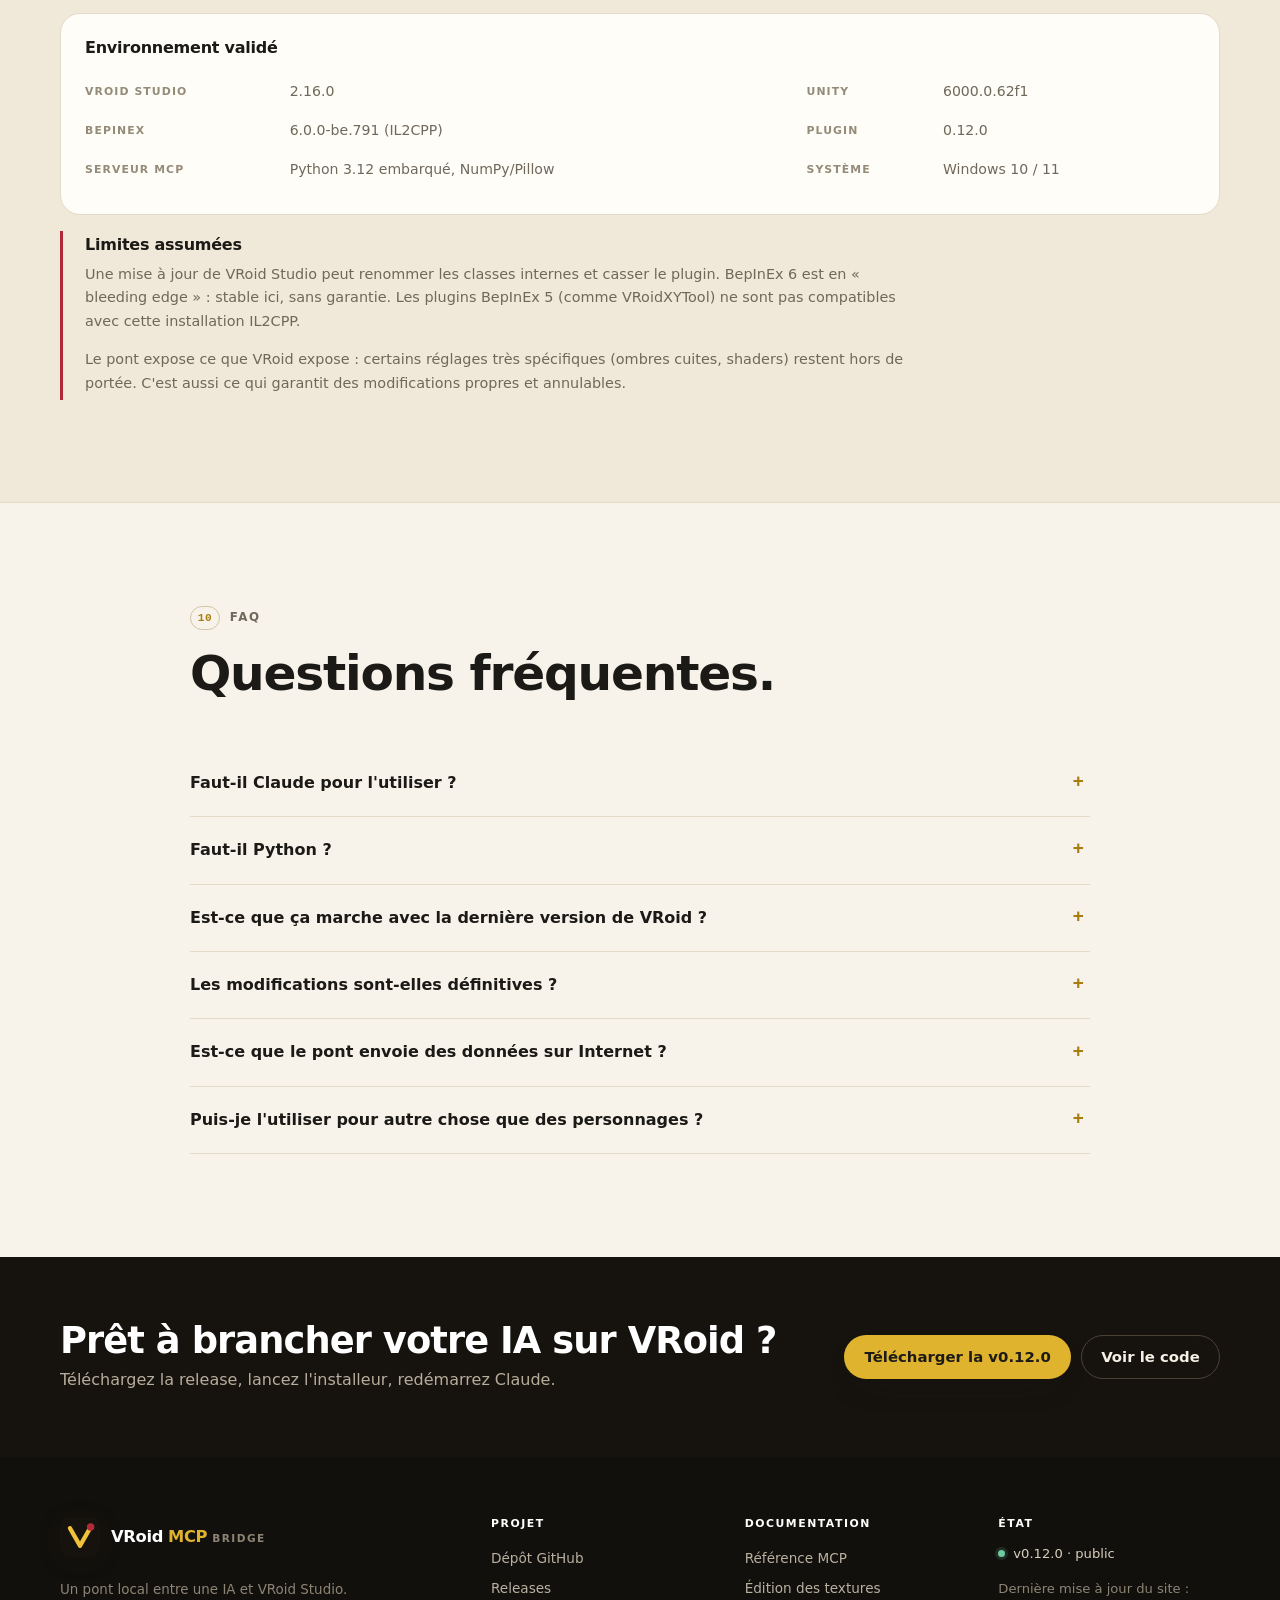
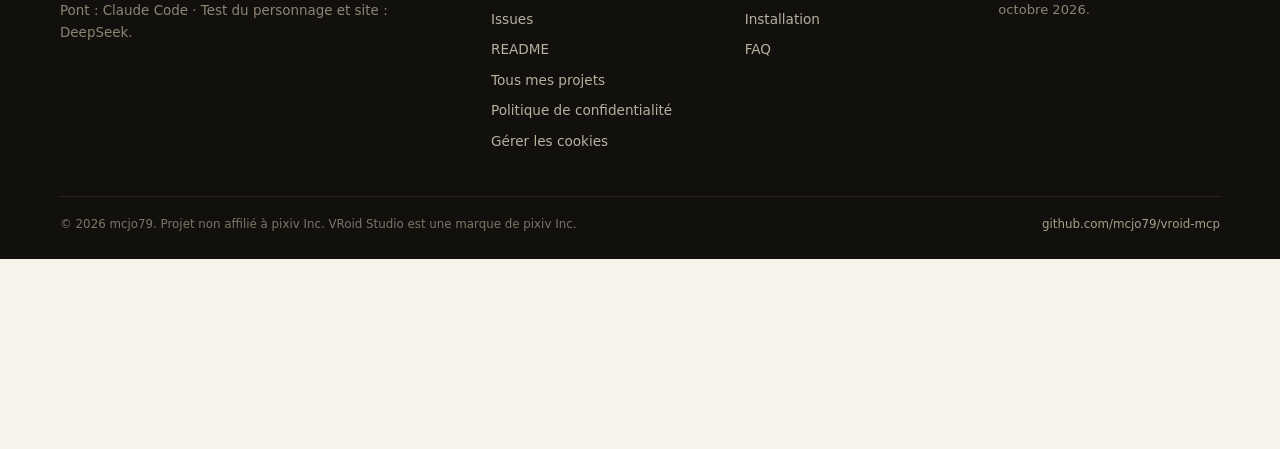
==== commit fb092f06: "Docs et site : installeur 0.12, Python embarque et VRoid 2.16" ====
--- a/website/fr/index.html
+++ b/website/fr/index.html
@@ -124,7 +124,7 @@
       <div class="hero-glow" aria-hidden="true"></div>
       <div class="container hero-grid">
         <div class="hero-copy">
-          <p class="eyebrow"><span class="eyebrow-dot"></span>Projet open source · Windows · VRoid 2.14</p>
+          <p class="eyebrow"><span class="eyebrow-dot"></span>Projet open source · Windows · VRoid 2.16</p>
           <h1>Créez des <span class="hl">personnages VRoid</span> en série.</h1>
           <p class="lede">Habillez, texturez et exportez des variantes de personnages VRoid depuis Claude — sans cliquer dans l’éditeur. Annulable, scriptable, installé en quelques minutes. Compatible Claude Code, Claude Desktop et tout client MCP ; aucune connaissance du protocole requise.</p>
           <div class="hero-cta">
@@ -133,7 +133,7 @@
           </div>
           <ul class="hero-meta" aria-label="Compatibilité">
             <li><span class="status-dot"></span>BepInEx 6 · IL2CPP</li>
-            <li>Python 3.8+ (PATH)</li>
+            <li>Python 3.12 inclus</li>
             <li>127.0.0.1:7811</li>
           </ul>
         </div>
@@ -569,7 +569,7 @@
       <p class="lede">Des frontières claires : outils livrés, travail en cours, et recherche pas encore disponible.</p>
     </header>
     <div class="features">
-<article class="feature" data-reveal><span class="feature-icon" aria-hidden="true">●</span><p class="eyebrow">Maintenant · Livré</p><p>52 outils MCP, export VRM natif, opérations batch, mode minimisé/arrière-plan, aide en quatre langues.</p></article>
+<article class="feature" data-reveal><span class="feature-icon" aria-hidden="true">●</span><p class="eyebrow">Maintenant · Livré</p><p>52 outils MCP, export VRM natif, opérations batch, et un installeur Windows en quatre langues avec Python 3.12, NumPy, Pillow et DeepSeek Harness.</p></article>
 <article class="feature" data-reveal><span class="feature-icon" aria-hidden="true">◐</span><p class="eyebrow">Ensuite · En cours</p><p>Recettes de textures vêtements, presets batch, plus d’exemples et de documentation.</p></article>
 <article class="feature" data-reveal><span class="feature-icon" aria-hidden="true">○</span><p class="eyebrow">Recherche · Pas livré</p><p>Workflows de textures ComfyUI, LoRA spécialisé et évaluation communautaire. Collaborations bienvenues — sans promesse.</p></article>
     </div>
@@ -581,22 +581,22 @@
         <header class="section-head" data-reveal>
           <p class="eyebrow"><span class="eyebrow-num">08</span>Installation</p>
           <h2>Trois étapes, un installeur.</h2>
-          <p class="lede">Windows, VRoid Studio et Python 3.8+ (PATH). L'installeur s'occupe de BepInEx 6, du plugin, du serveur MCP et de la configuration de Claude.</p>
+          <p class="lede">Windows et VRoid Studio 2.16. Rien d'autre à installer : le setup embarque Python 3.12, NumPy, Pillow, BepInEx 6, le plugin et le serveur MCP.</p>
         </header>
 
         <div class="install-grid">
           <ol class="install-steps" data-reveal>
             <li>
               <span class="step">1</span>
-              <div><h3>Télécharger la release</h3><p>Récupérez <code>VRoidMcp-Setup-v&lt;version&gt;.exe</code> depuis les releases GitHub.</p></div>
+              <div><h3>Télécharger l'installeur Windows</h3><p>Récupérez <code>VRoidMcp-Setup-v&lt;version&gt;.exe</code> depuis les releases GitHub. Le <code>.zip</code> reste la solution portable.</p></div>
             </li>
             <li>
               <span class="step">2</span>
-              <div><h3>Fermer VRoid, lancer l'installeur</h3><p>Lancez le setup : un installeur Windows classique, sans droits administrateur ni console. Il trouve VRoid via Steam, installe BepInEx si besoin et copie le plugin.</p></div>
+              <div><h3>Fermer VRoid et Claude Desktop</h3><p>Lancez le setup : un installeur Windows classique, sans droits administrateur ni console. Choisissez Claude Code/Desktop, DeepSeek Harness ou une réinstallation de BepInEx ; il trouve VRoid via Steam et installe tout.</p></div>
             </li>
             <li>
               <span class="step">3</span>
-              <div><h3>Redémarrer Claude</h3><p>Redémarrez Claude Code ou Claude Desktop : les outils <code>vroid_*</code> apparaissent dans la session.</p></div>
+              <div><h3>Démarrer VRoid, puis votre client</h3><p>Démarrez VRoid d'abord (BepInEx ajoute une à deux minutes au premier lancement), puis redémarrez Claude Code/Desktop ou DeepSeek Harness et appelez <code>vroid_status</code>.</p></div>
             </li>
           </ol>
 
@@ -604,11 +604,11 @@
             <h3 id="prerequisites">Prérequis</h3>
             <ul class="check-list">
               <li>Windows 10 / 11</li>
-              <li>VRoid Studio (Steam, Unity 6000.0.62)</li>
-              <li>Python 3.8 ou plus récent</li>
-              <li>numpy et Pillow conseillés pour les textures</li>
+              <li>VRoid Studio 2.16 (Steam)</li>
+              <li>Aucun Python requis — 3.12, NumPy et Pillow sont inclus</li>
+              <li>BepInEx 6, installé par le setup</li>
             </ul>
-            <p class="req-note">Le premier lancement après BepInEx prend une à deux minutes de plus (génération de l'interop).</p>
+            <p class="req-note"><strong>Nouveau en 0.12 :</strong> un seul installeur Windows, Python 3.12 avec NumPy/Pillow embarqué, DeepSeek Harness dans chaque profil et le support de VRoid Studio 2.16. Le premier lancement après BepInEx prend une à deux minutes de plus (génération de l'interop).</p>
             <a class="btn btn-primary btn-block" href="https://github.com/mcjo79/vroid-mcp/releases/latest" target="_blank" rel="noopener">Télécharger la dernière release</a>
           </aside>
         </div>
@@ -620,8 +620,9 @@
               <li>Cherche VRoid dans les bibliothèques Steam (sinon, choisissez son dossier avec «&nbsp;Parcourir…&nbsp;»).</li>
               <li>Installe BepInEx 6.0.0-be.791 IL2CPP, vérifie l'empreinte SHA-256, et met de côté une version précédente.</li>
               <li>Copie le plugin dans <code>BepInEx\plugins\VRoidMcpBridge</code>.</li>
-              <li>Copie le serveur, les outils et la documentation dans <code>%LOCALAPPDATA%\VRoidMcp</code>.</li>
-              <li>Déclare le serveur <code>vroid</code> dans Claude Code et Claude Desktop, avec sauvegarde préalable.</li>
+              <li>Copie le serveur, Python 3.12, NumPy, Pillow, les outils et la documentation dans <code>%LOCALAPPDATA%\VRoidMcp</code>.</li>
+              <li>Déclare le serveur <code>vroid</code> dans Claude Code, Claude Desktop et chaque profil DeepSeek Harness, avec sauvegarde préalable.</li>
+              <li>Ajoute VRoid MCP Bridge à <em>Applications installées</em>, avec désinstalleur et raccourcis dans le menu Démarrer.</li>
             </ul>
           </details>
           <details class="info-block">
@@ -630,7 +631,7 @@
           </details>
           <details class="info-block">
             <summary>Sécurité et vie privée</summary>
-            <p>Le serveur HTTP n'écoute que sur <code>127.0.0.1:7811</code>. Aucune donnée n'est envoyée sur le réseau. Le serveur MCP est en stdio, sans dépendance Python. Toutes les modifications sont annulables dans VRoid.</p>
+            <p>Le serveur HTTP n'écoute que sur <code>127.0.0.1:7811</code>. Aucune donnée n'est envoyée sur le réseau. Le serveur MCP est en stdio avec son Python 3.12, NumPy et Pillow embarqués : aucun paquet n'est téléchargé. Toutes les modifications sont annulables dans VRoid.</p>
           </details>
         </div>
       </div>
@@ -666,9 +667,9 @@
           <h3>Environnement validé</h3>
           <table>
             <tbody>
-              <tr><th scope="row">VRoid Studio</th><td>2.14.0</td><th scope="row">Unity</th><td>6000.0.62f1</td></tr>
+              <tr><th scope="row">VRoid Studio</th><td>2.16.0</td><th scope="row">Unity</th><td>6000.0.62f1</td></tr>
               <tr><th scope="row">BepInEx</th><td>6.0.0-be.791 (IL2CPP)</td><th scope="row">Plugin</th><td>0.12.0</td></tr>
-              <tr><th scope="row">Serveur MCP</th><td>Python 3.8+ (PATH), stdlib</td><th scope="row">Système</th><td>Windows 10 / 11</td></tr>
+              <tr><th scope="row">Serveur MCP</th><td>Python 3.12 embarqué, NumPy/Pillow</td><th scope="row">Système</th><td>Windows 10 / 11</td></tr>
             </tbody>
           </table>
         </div>
@@ -694,8 +695,12 @@
             <p>Non. Le serveur parle MCP en stdio : Claude Code et Claude Desktop sont configurés par l'installeur, mais tout client MCP compatible — DeepSeek inclus — peut lancer <code>vroid_mcp.py</code> et appeler les outils.</p>
           </details>
           <details>
+            <summary>Faut-il Python ?</summary>
+            <p>Non. L'installeur inclut Python 3.12, NumPy et Pillow dans <code>%LOCALAPPDATA%\VRoidMcp\python</code>. Rien n'est ajouté au PATH et aucun <code>pip</code> n'est nécessaire.</p>
+          </details>
+          <details>
             <summary>Est-ce que ça marche avec la dernière version de VRoid ?</summary>
-            <p>Le pont est validé avec VRoid Studio 2.14.0 (Unity 6000.0.62). Une mise à jour peut renommer les classes internes ; dans ce cas, il faut refaire le dump et ajuster le plugin.</p>
+            <p>Le pont est validé avec VRoid Studio 2.16.0 (Unity 6000.0.62). Une mise à jour peut renommer les classes internes ; dans ce cas, il faut refaire le dump et ajuster le plugin.</p>
           </details>
           <details>
             <summary>Les modifications sont-elles définitives ?</summary>
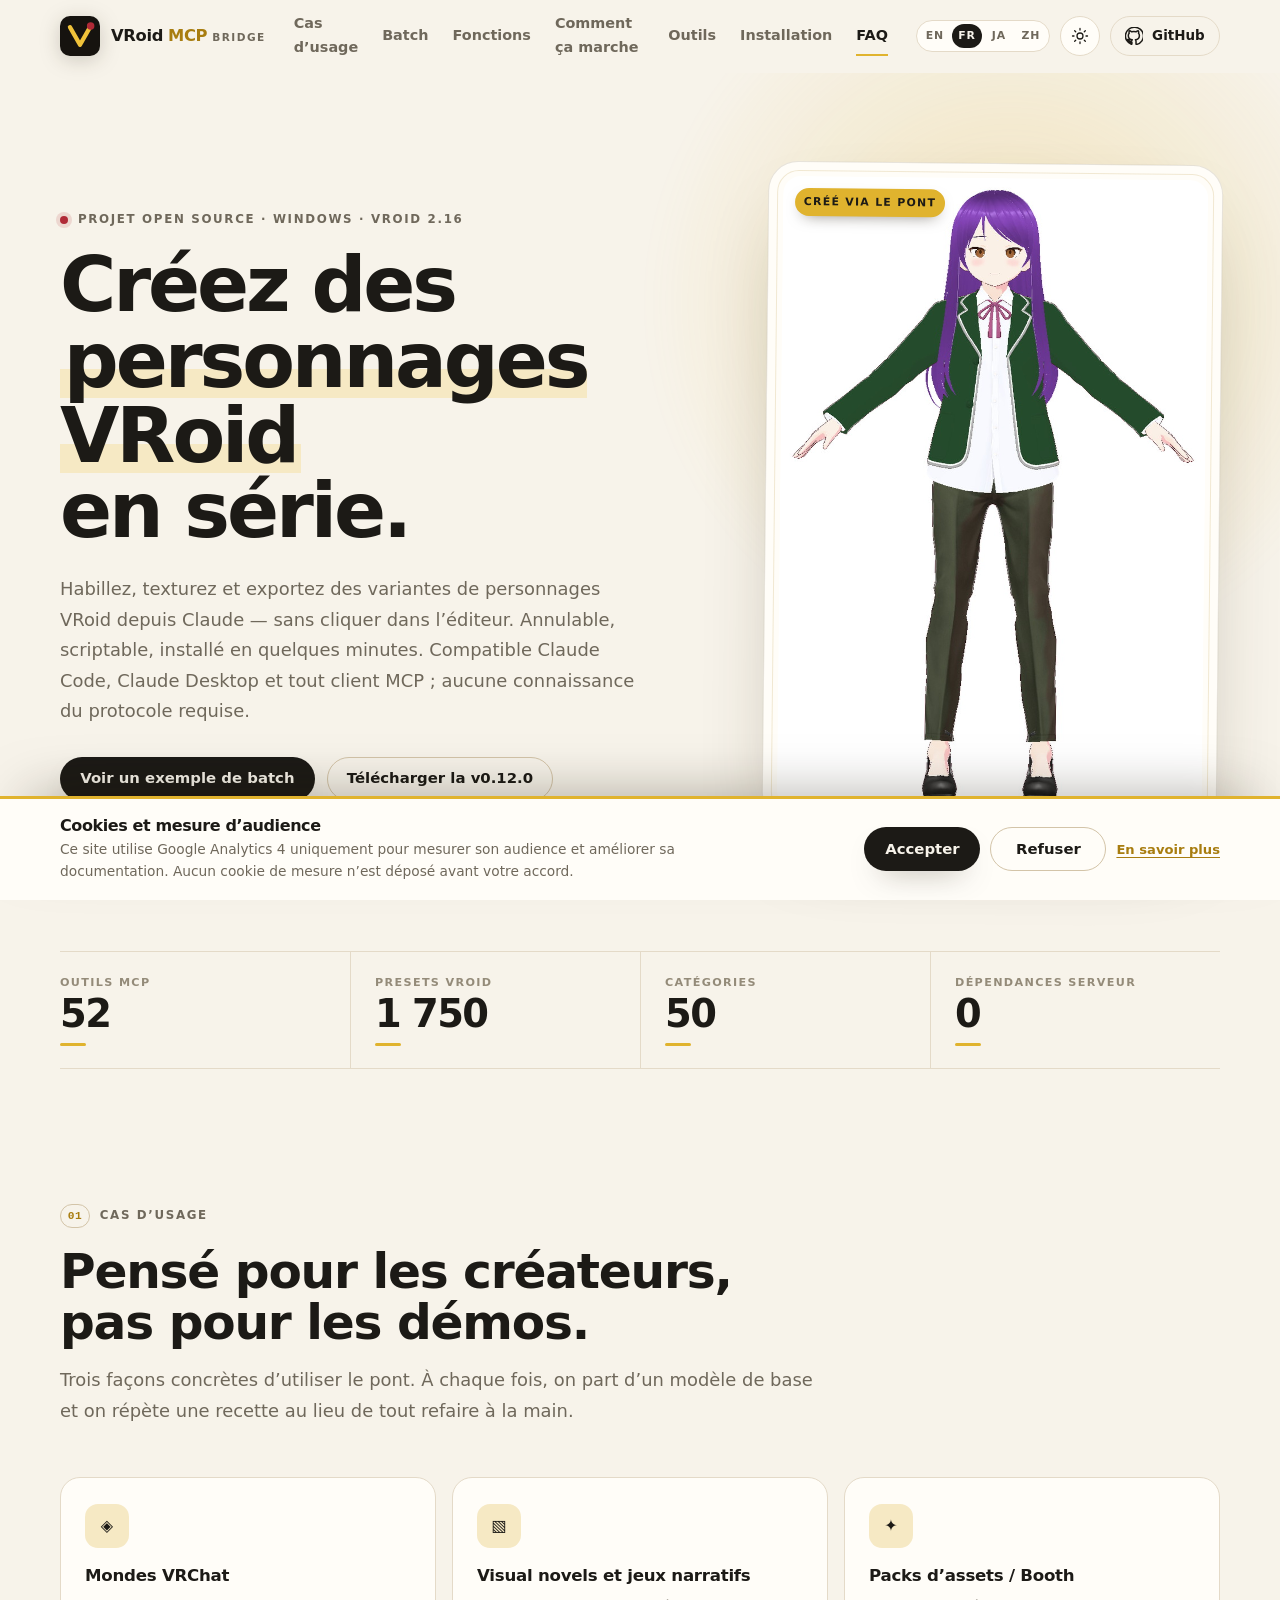
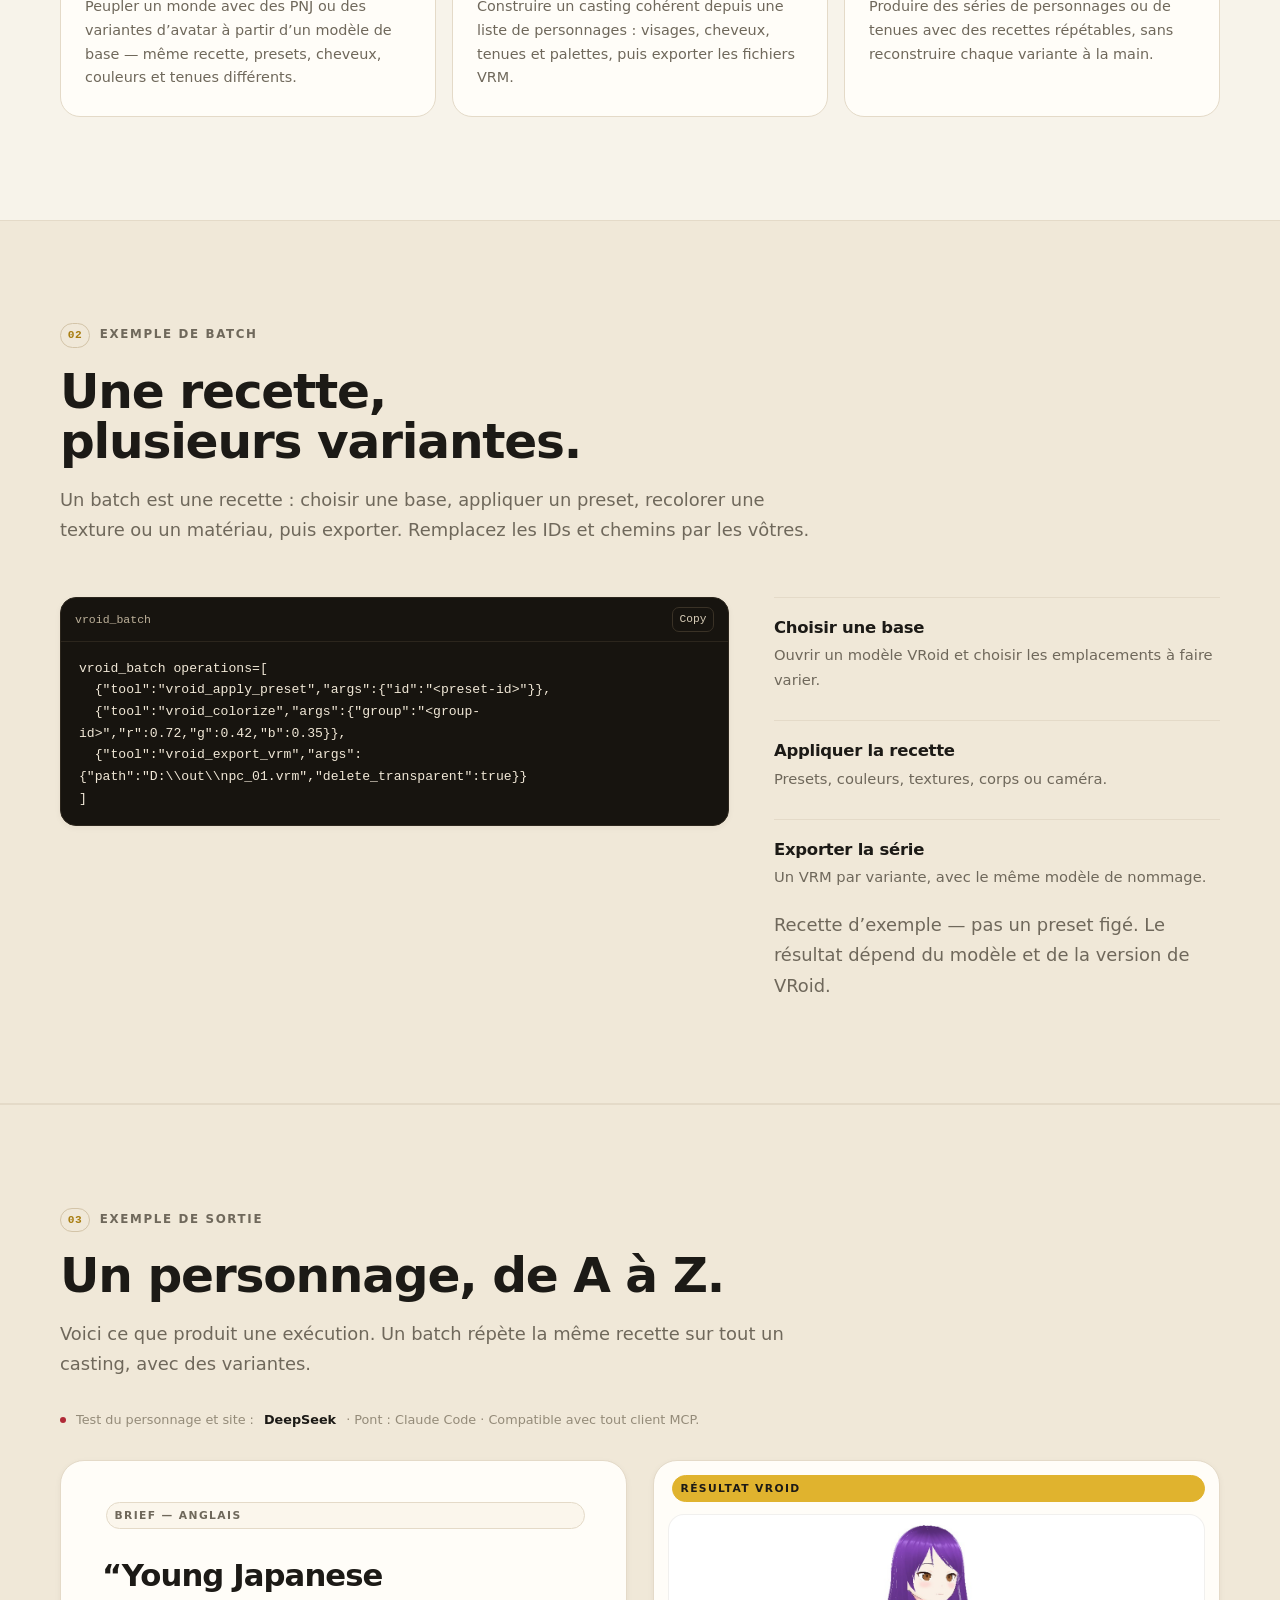
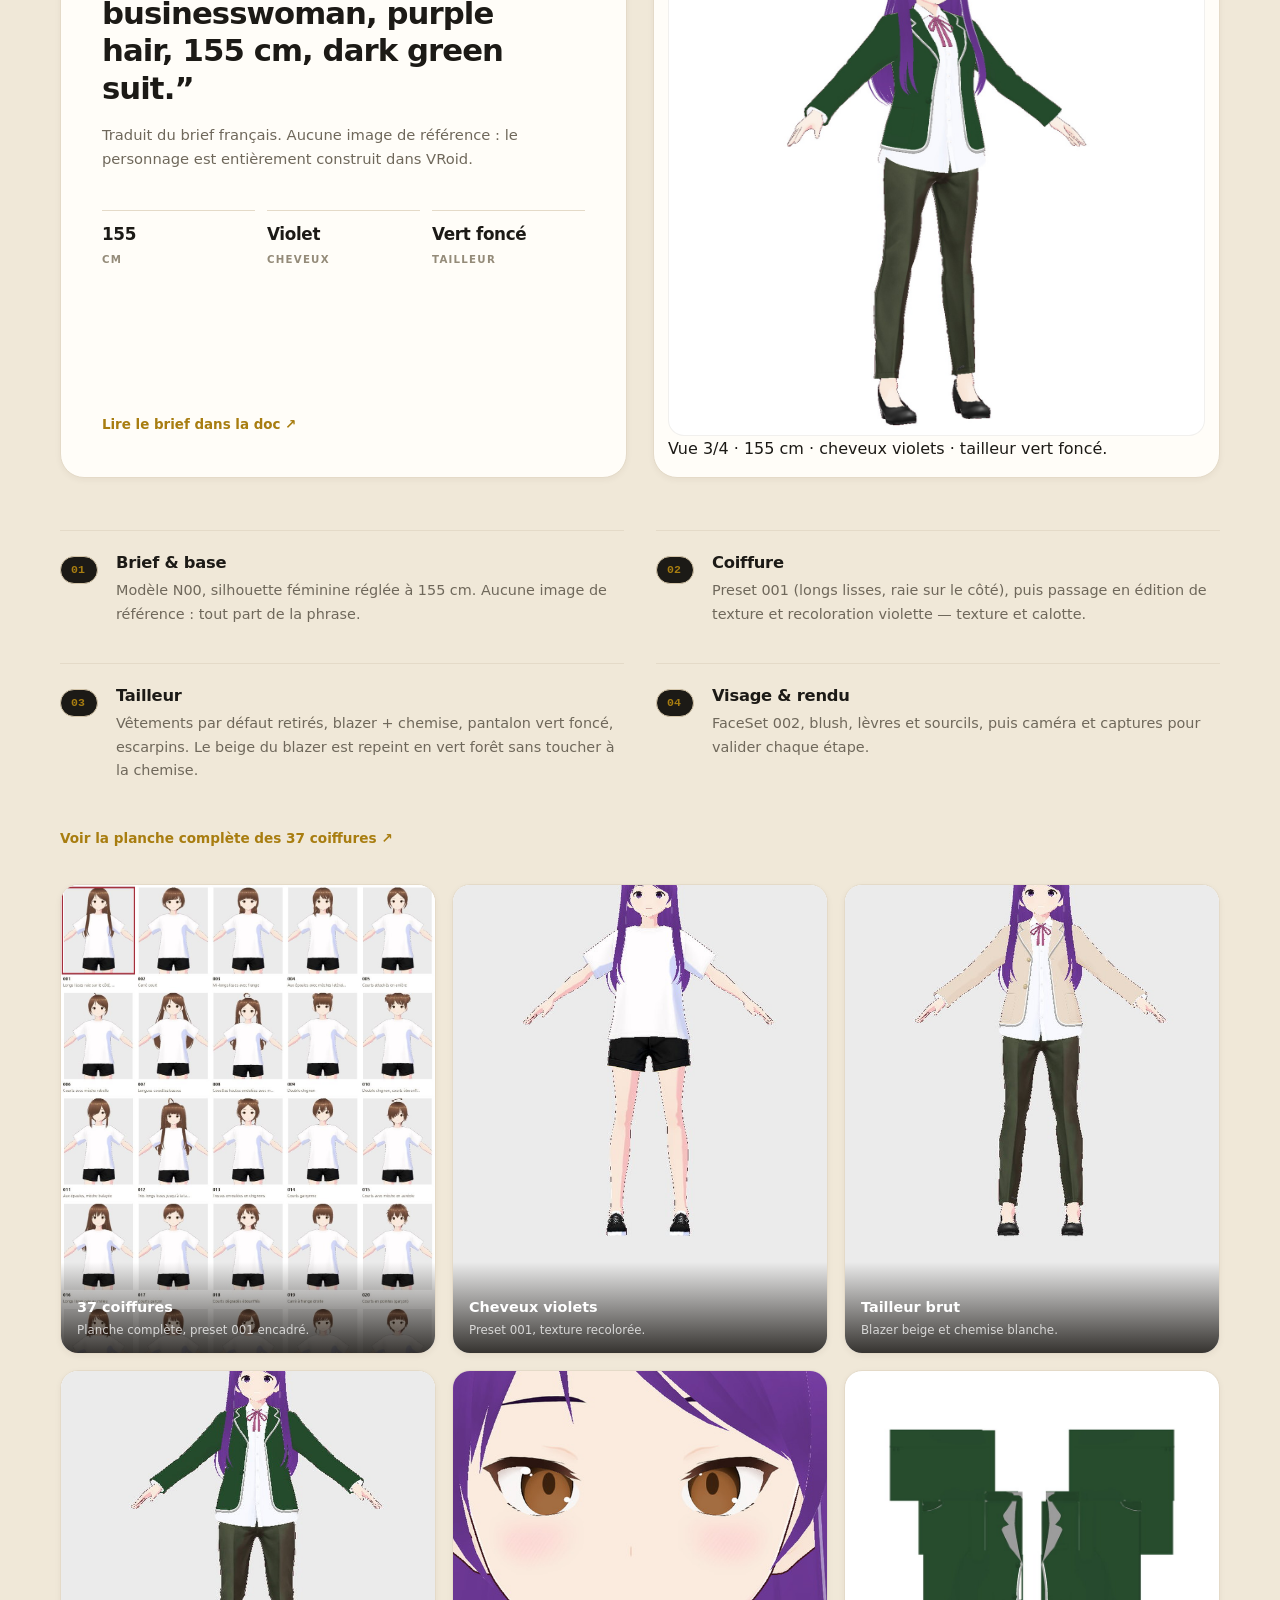
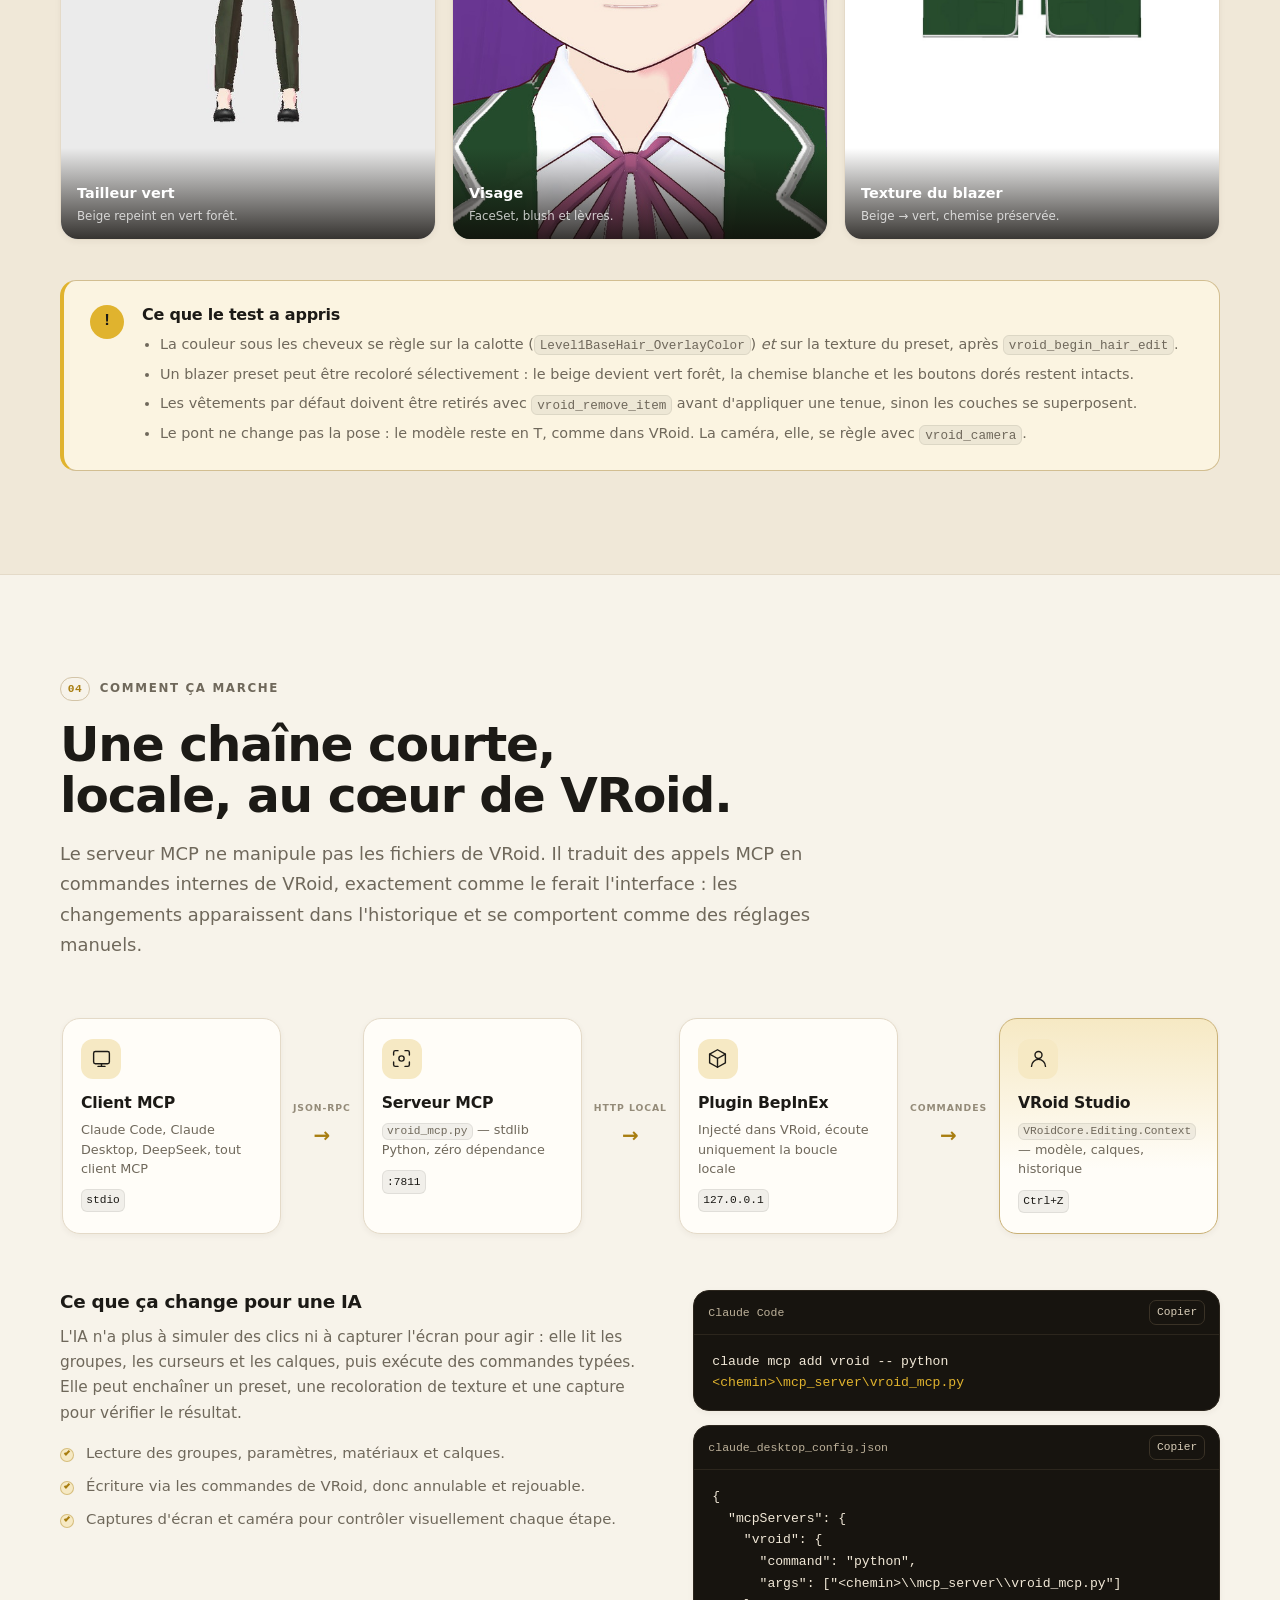
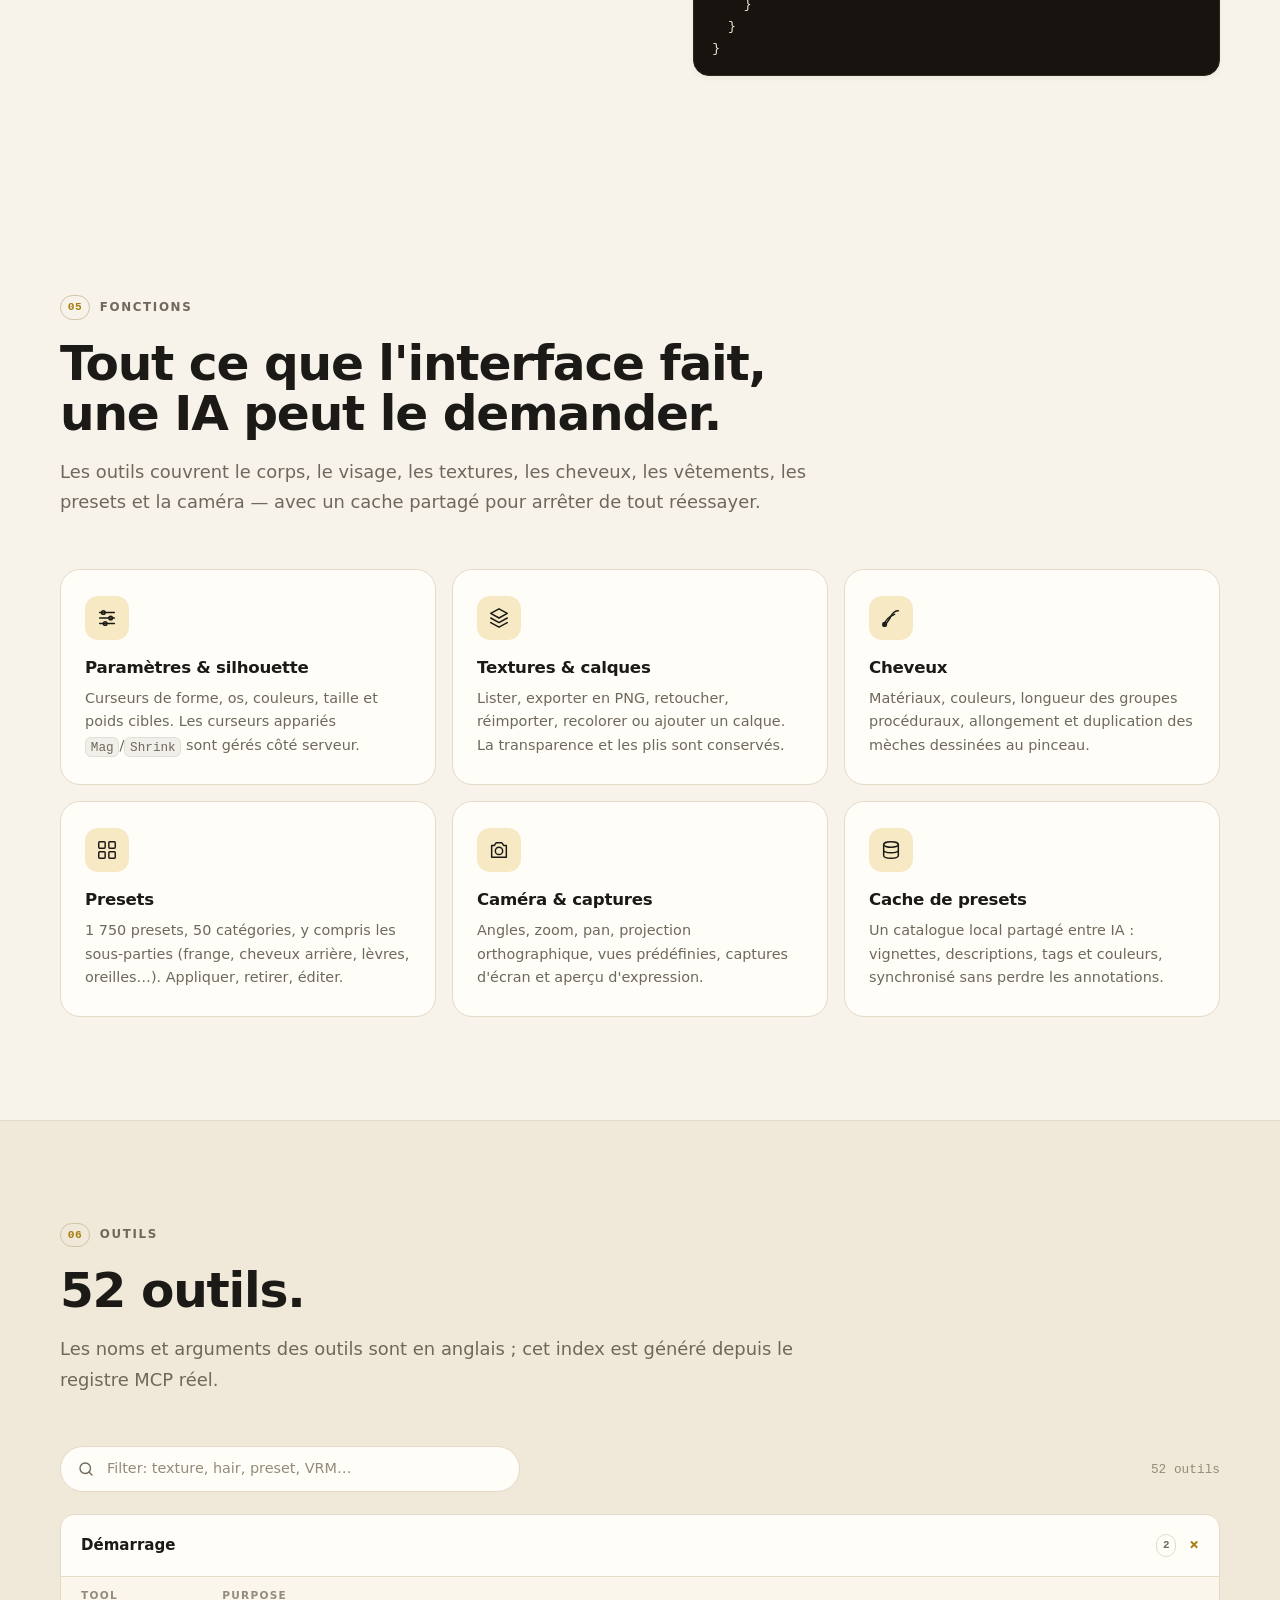
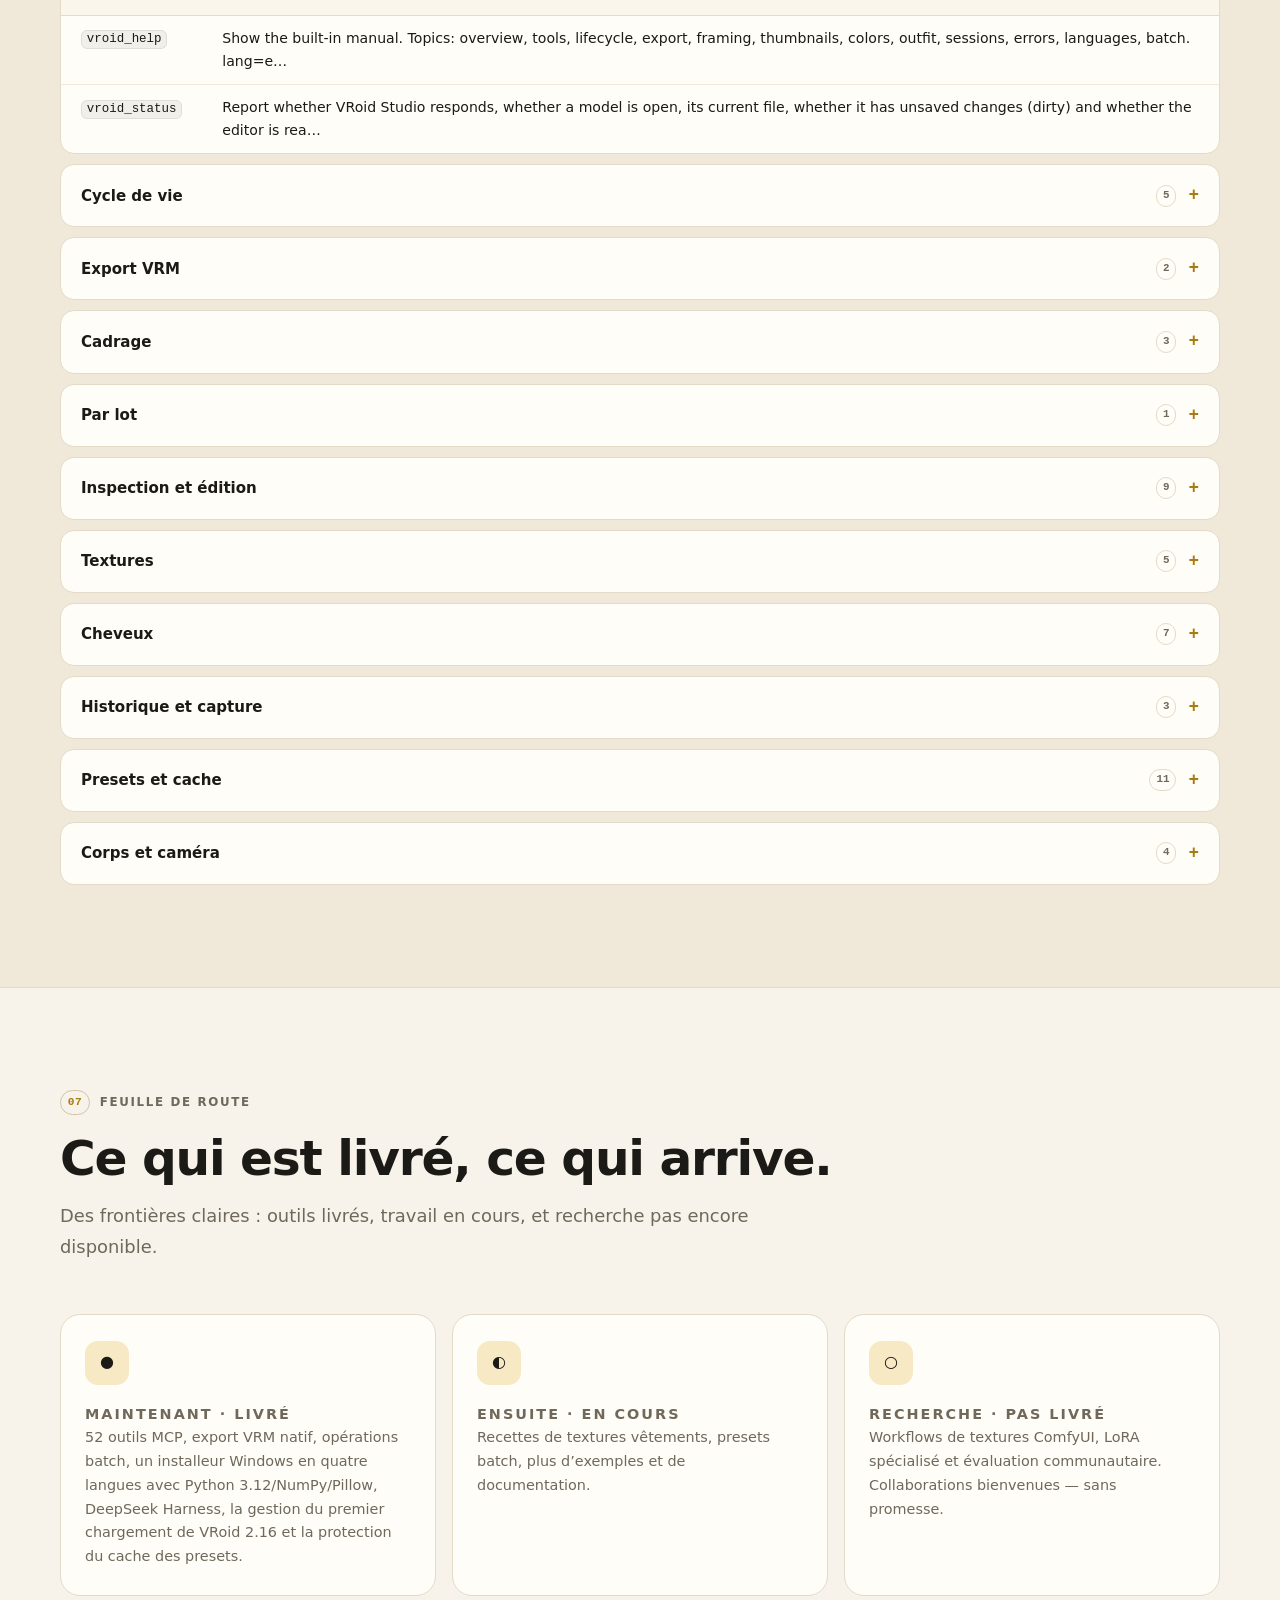
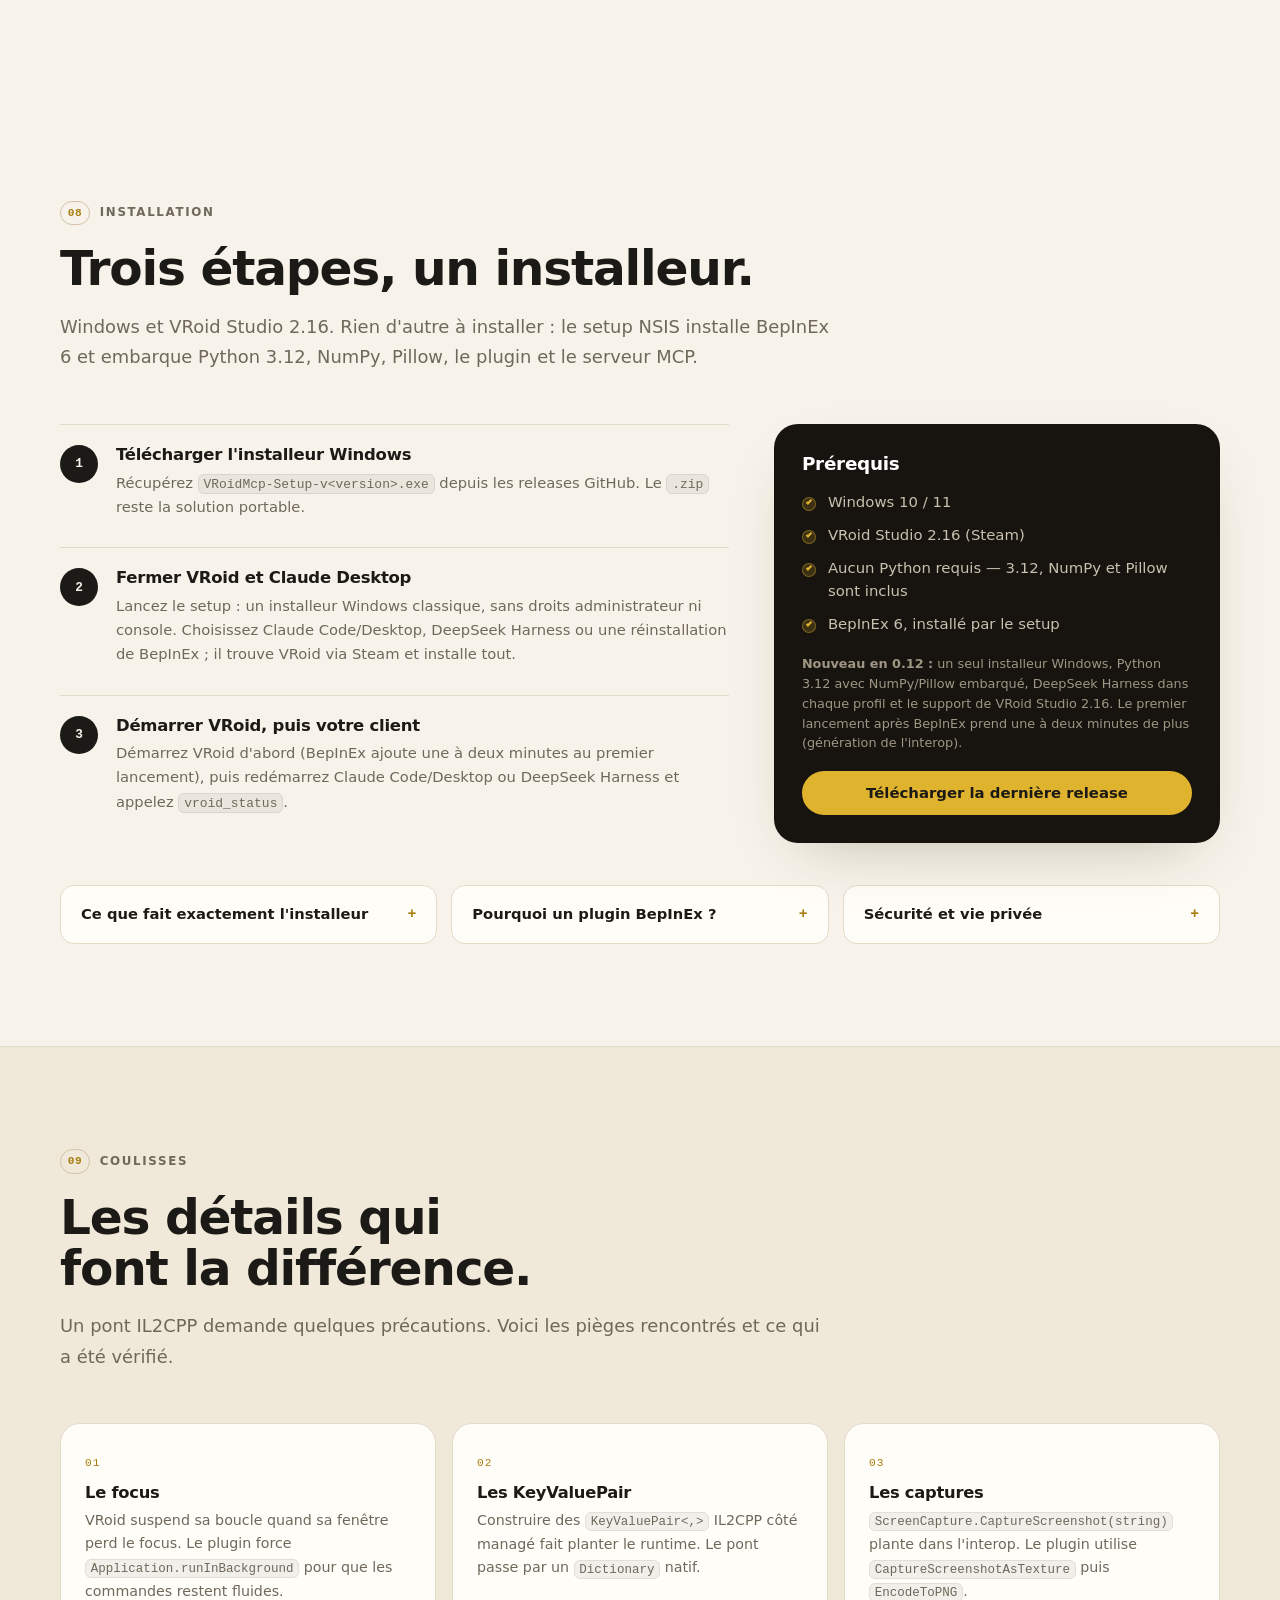
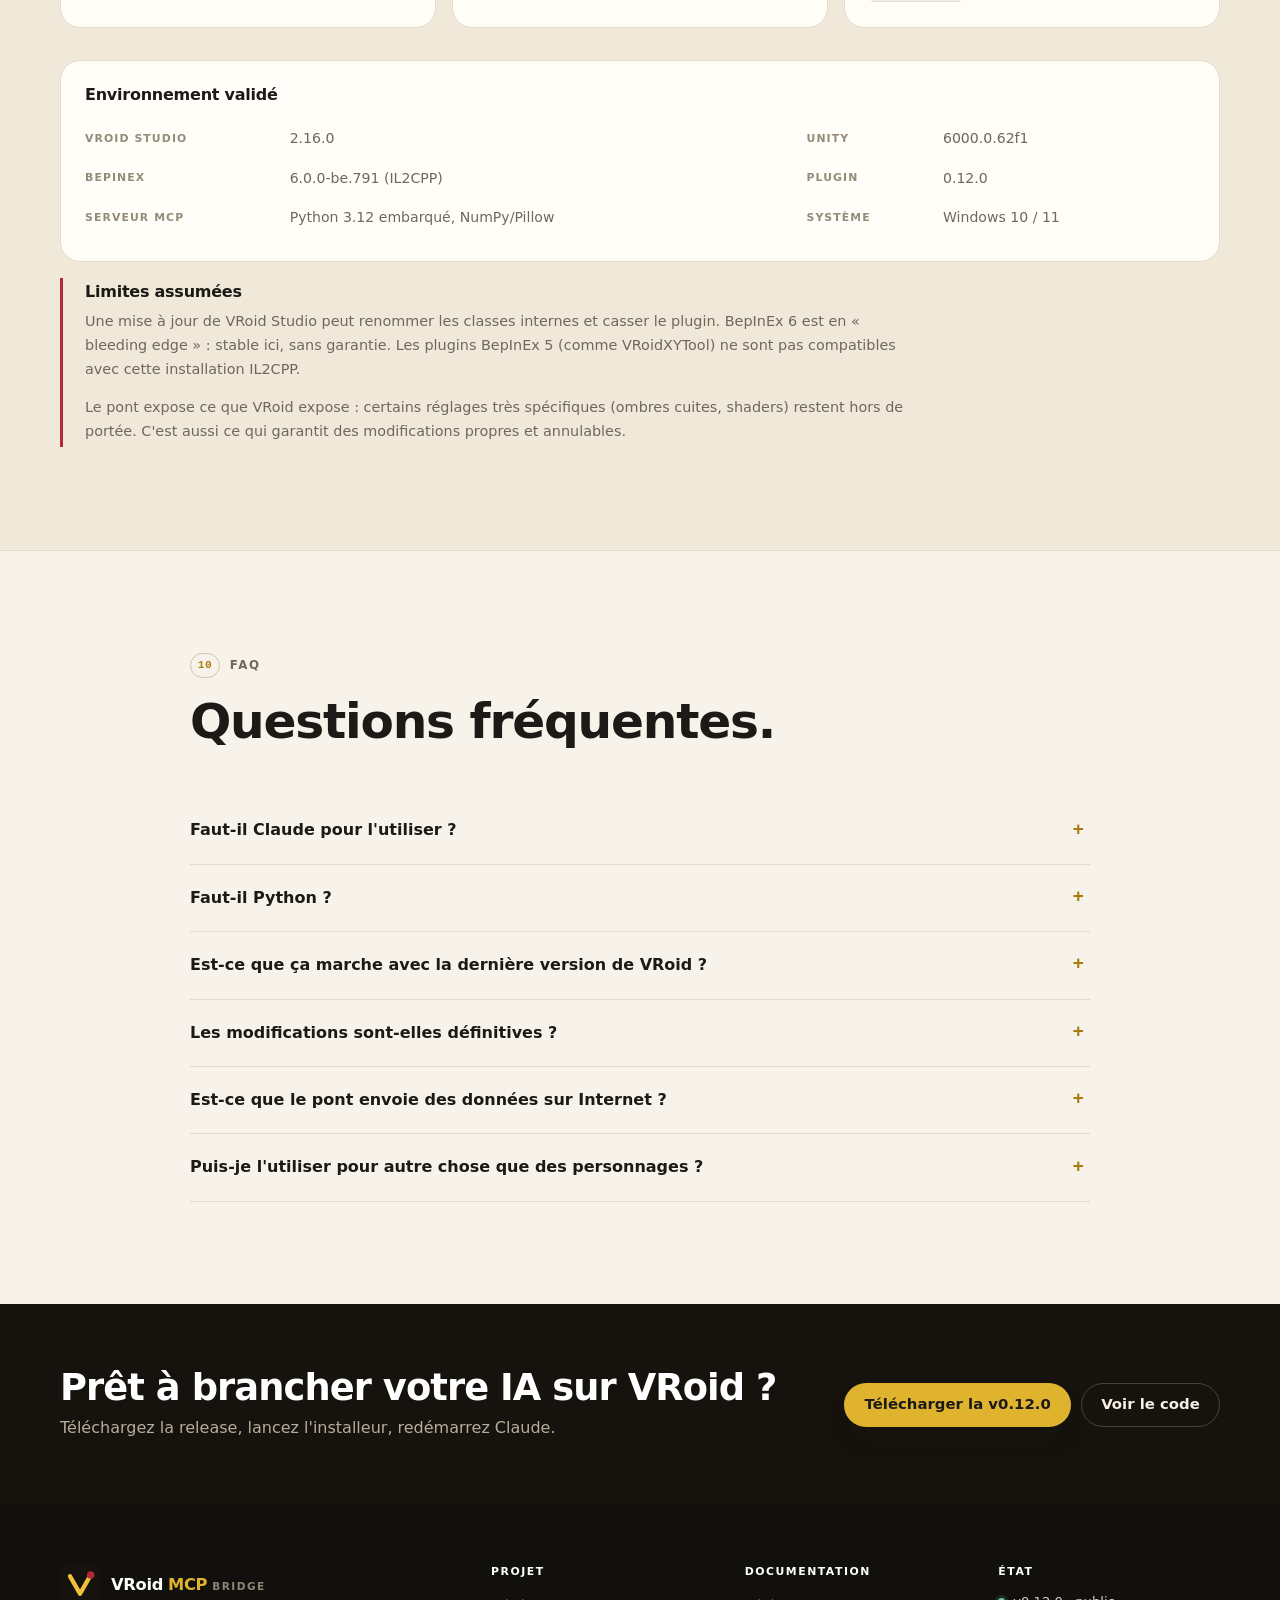
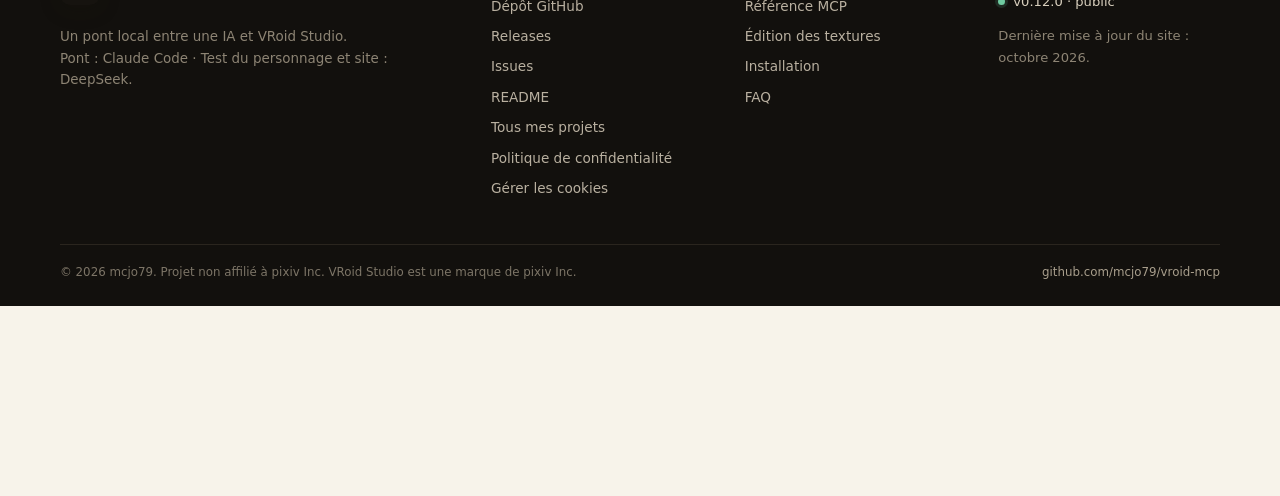
==== commit b56ee449: "Site : precisions instalateur NSIS et fiabilite 0.12" ====
--- a/website/fr/index.html
+++ b/website/fr/index.html
@@ -569,7 +569,7 @@
       <p class="lede">Des frontières claires : outils livrés, travail en cours, et recherche pas encore disponible.</p>
     </header>
     <div class="features">
-<article class="feature" data-reveal><span class="feature-icon" aria-hidden="true">●</span><p class="eyebrow">Maintenant · Livré</p><p>52 outils MCP, export VRM natif, opérations batch, et un installeur Windows en quatre langues avec Python 3.12, NumPy, Pillow et DeepSeek Harness.</p></article>
+<article class="feature" data-reveal><span class="feature-icon" aria-hidden="true">●</span><p class="eyebrow">Maintenant · Livré</p><p>52 outils MCP, export VRM natif, opérations batch, un installeur Windows en quatre langues avec Python 3.12/NumPy/Pillow, DeepSeek Harness, la gestion du premier chargement de VRoid 2.16 et la protection du cache des presets.</p></article>
 <article class="feature" data-reveal><span class="feature-icon" aria-hidden="true">◐</span><p class="eyebrow">Ensuite · En cours</p><p>Recettes de textures vêtements, presets batch, plus d’exemples et de documentation.</p></article>
 <article class="feature" data-reveal><span class="feature-icon" aria-hidden="true">○</span><p class="eyebrow">Recherche · Pas livré</p><p>Workflows de textures ComfyUI, LoRA spécialisé et évaluation communautaire. Collaborations bienvenues — sans promesse.</p></article>
     </div>
@@ -581,7 +581,7 @@
         <header class="section-head" data-reveal>
           <p class="eyebrow"><span class="eyebrow-num">08</span>Installation</p>
           <h2>Trois étapes, un installeur.</h2>
-          <p class="lede">Windows et VRoid Studio 2.16. Rien d'autre à installer : le setup embarque Python 3.12, NumPy, Pillow, BepInEx 6, le plugin et le serveur MCP.</p>
+          <p class="lede">Windows et VRoid Studio 2.16. Rien d'autre à installer : le setup NSIS installe BepInEx 6 et embarque Python 3.12, NumPy, Pillow, le plugin et le serveur MCP.</p>
         </header>
 
         <div class="install-grid">
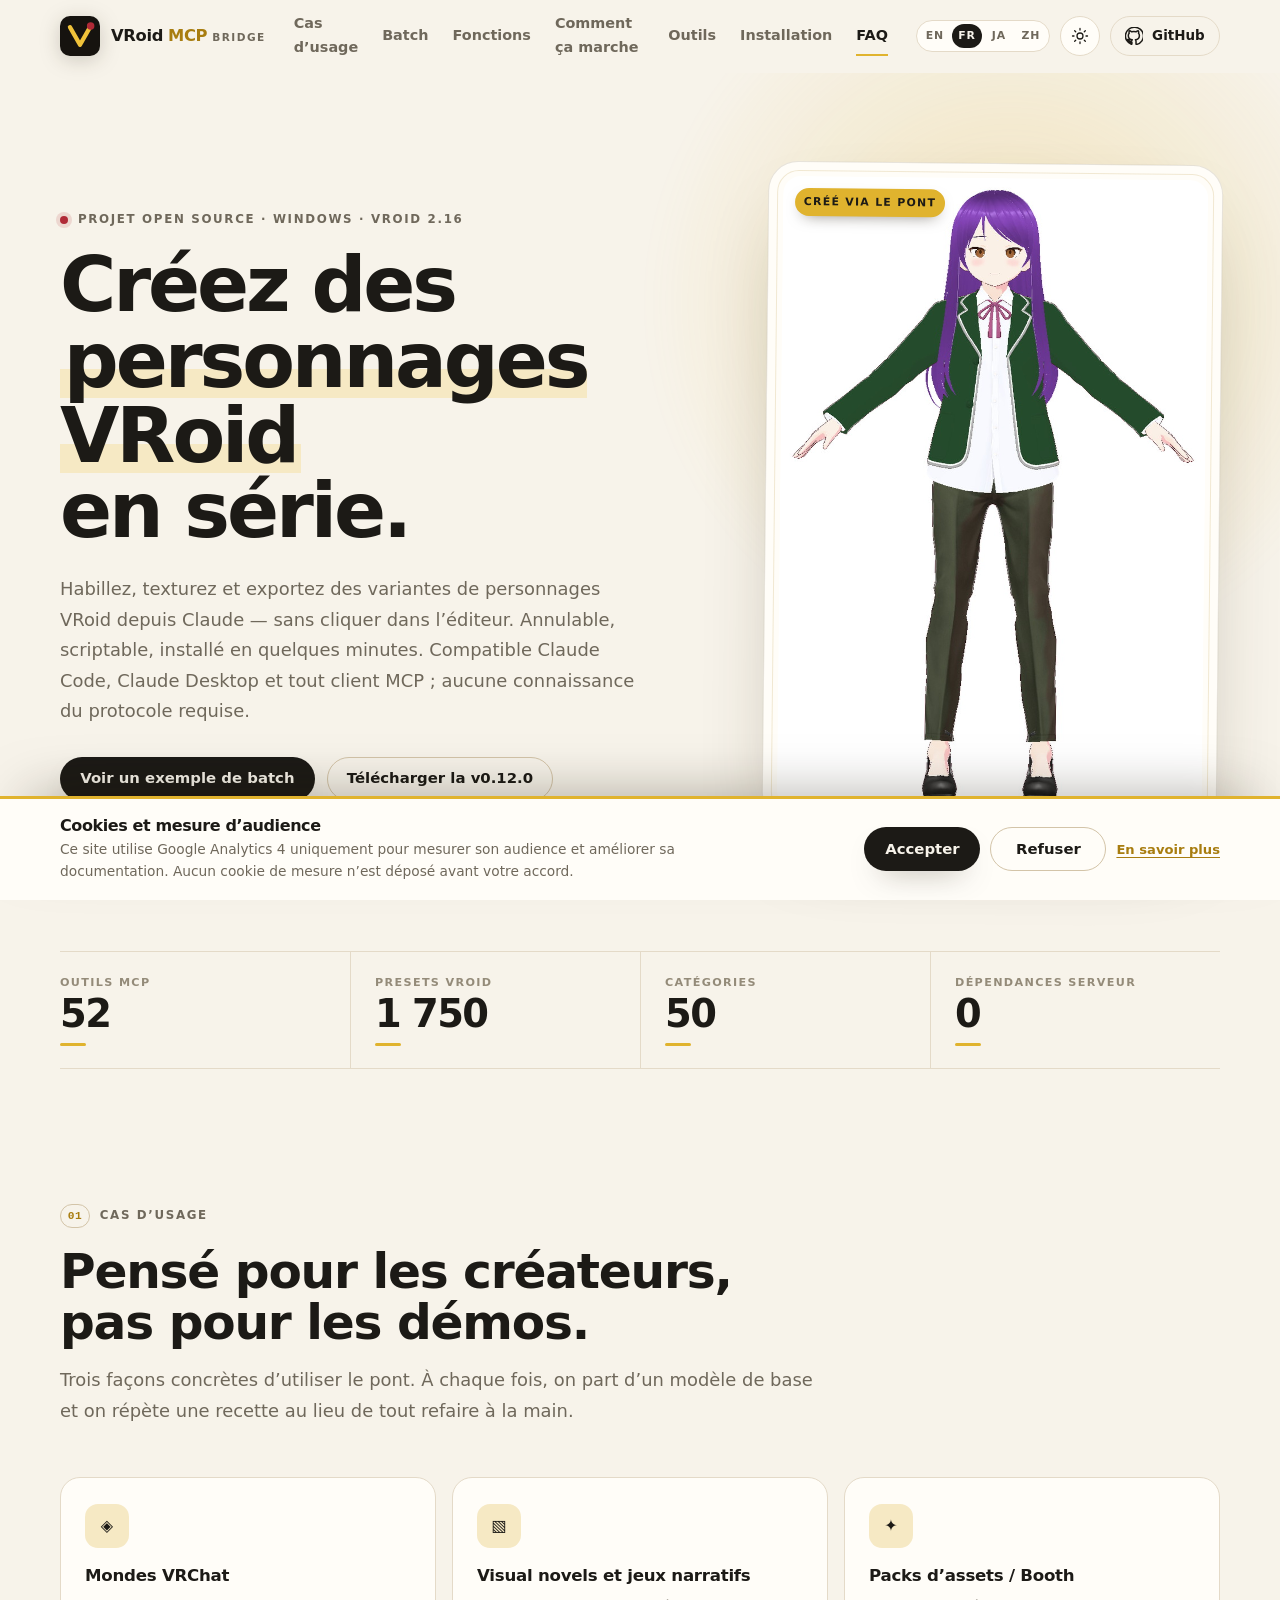
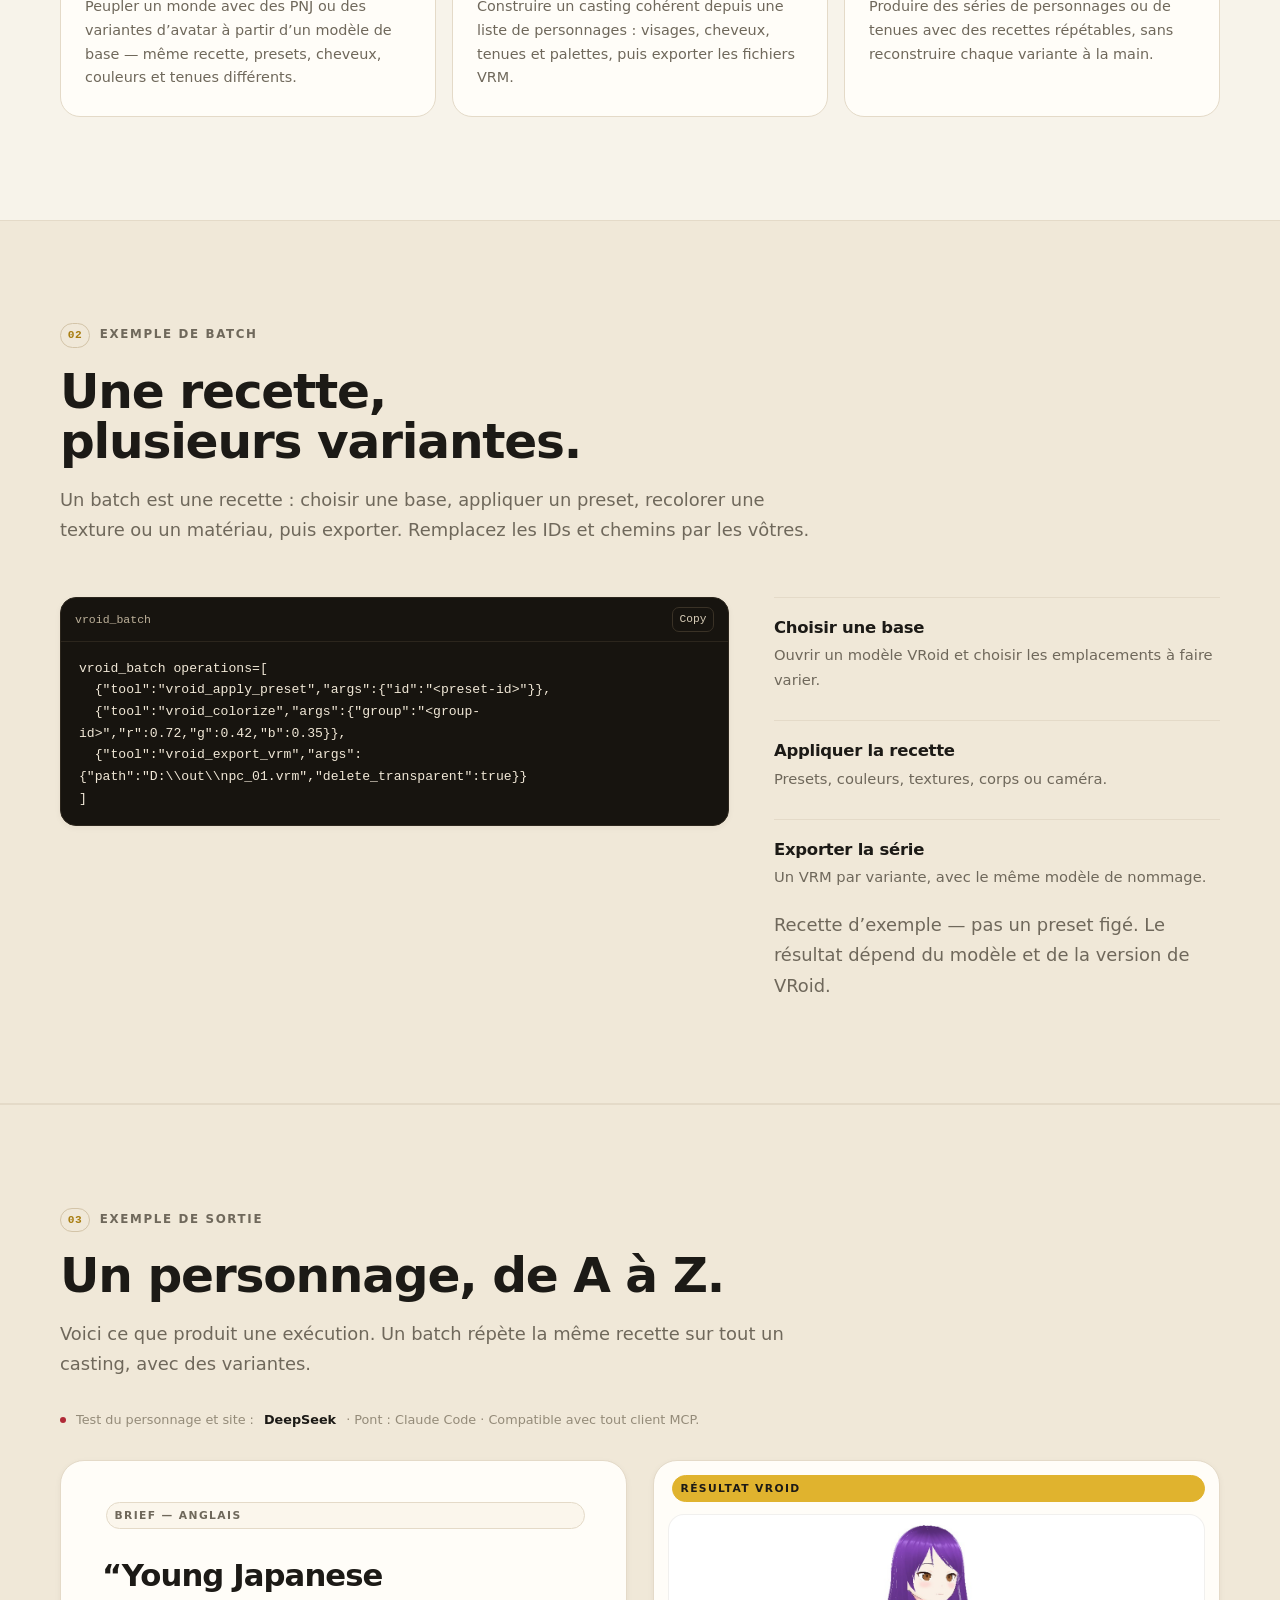
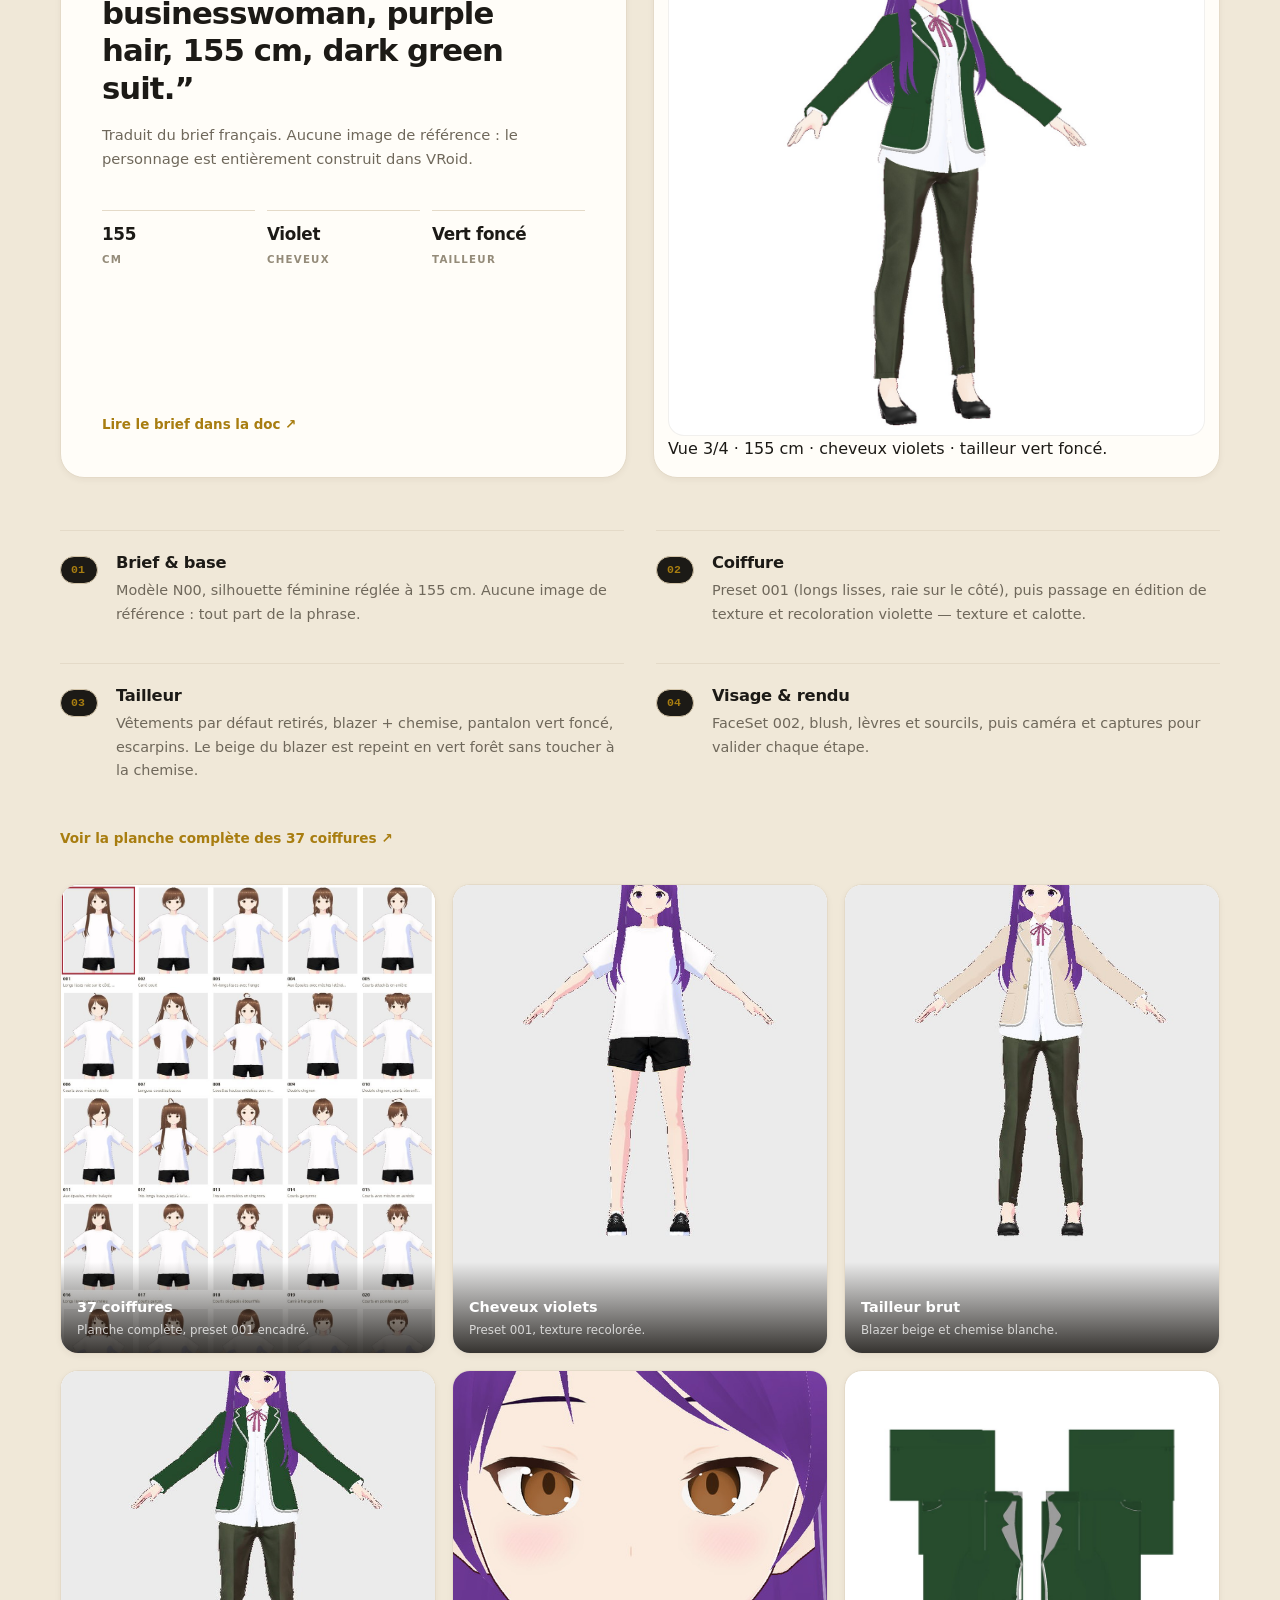
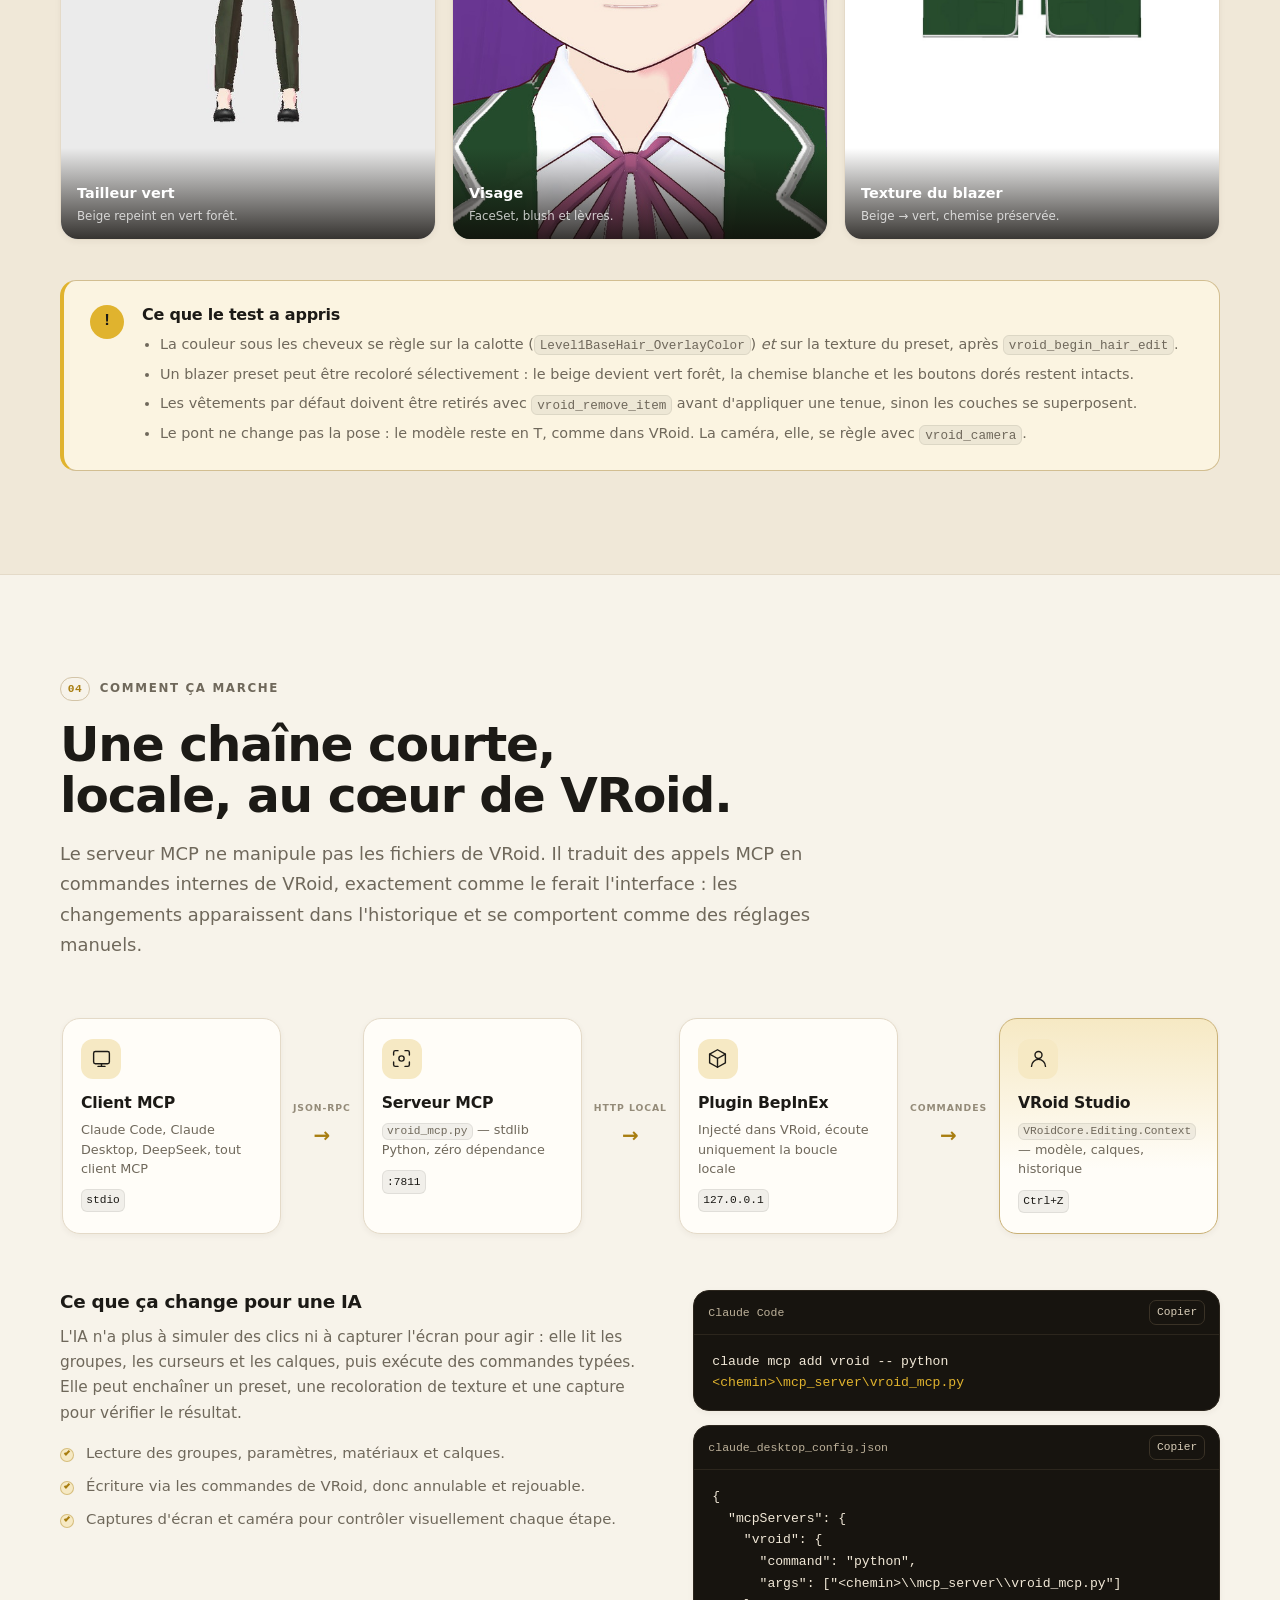
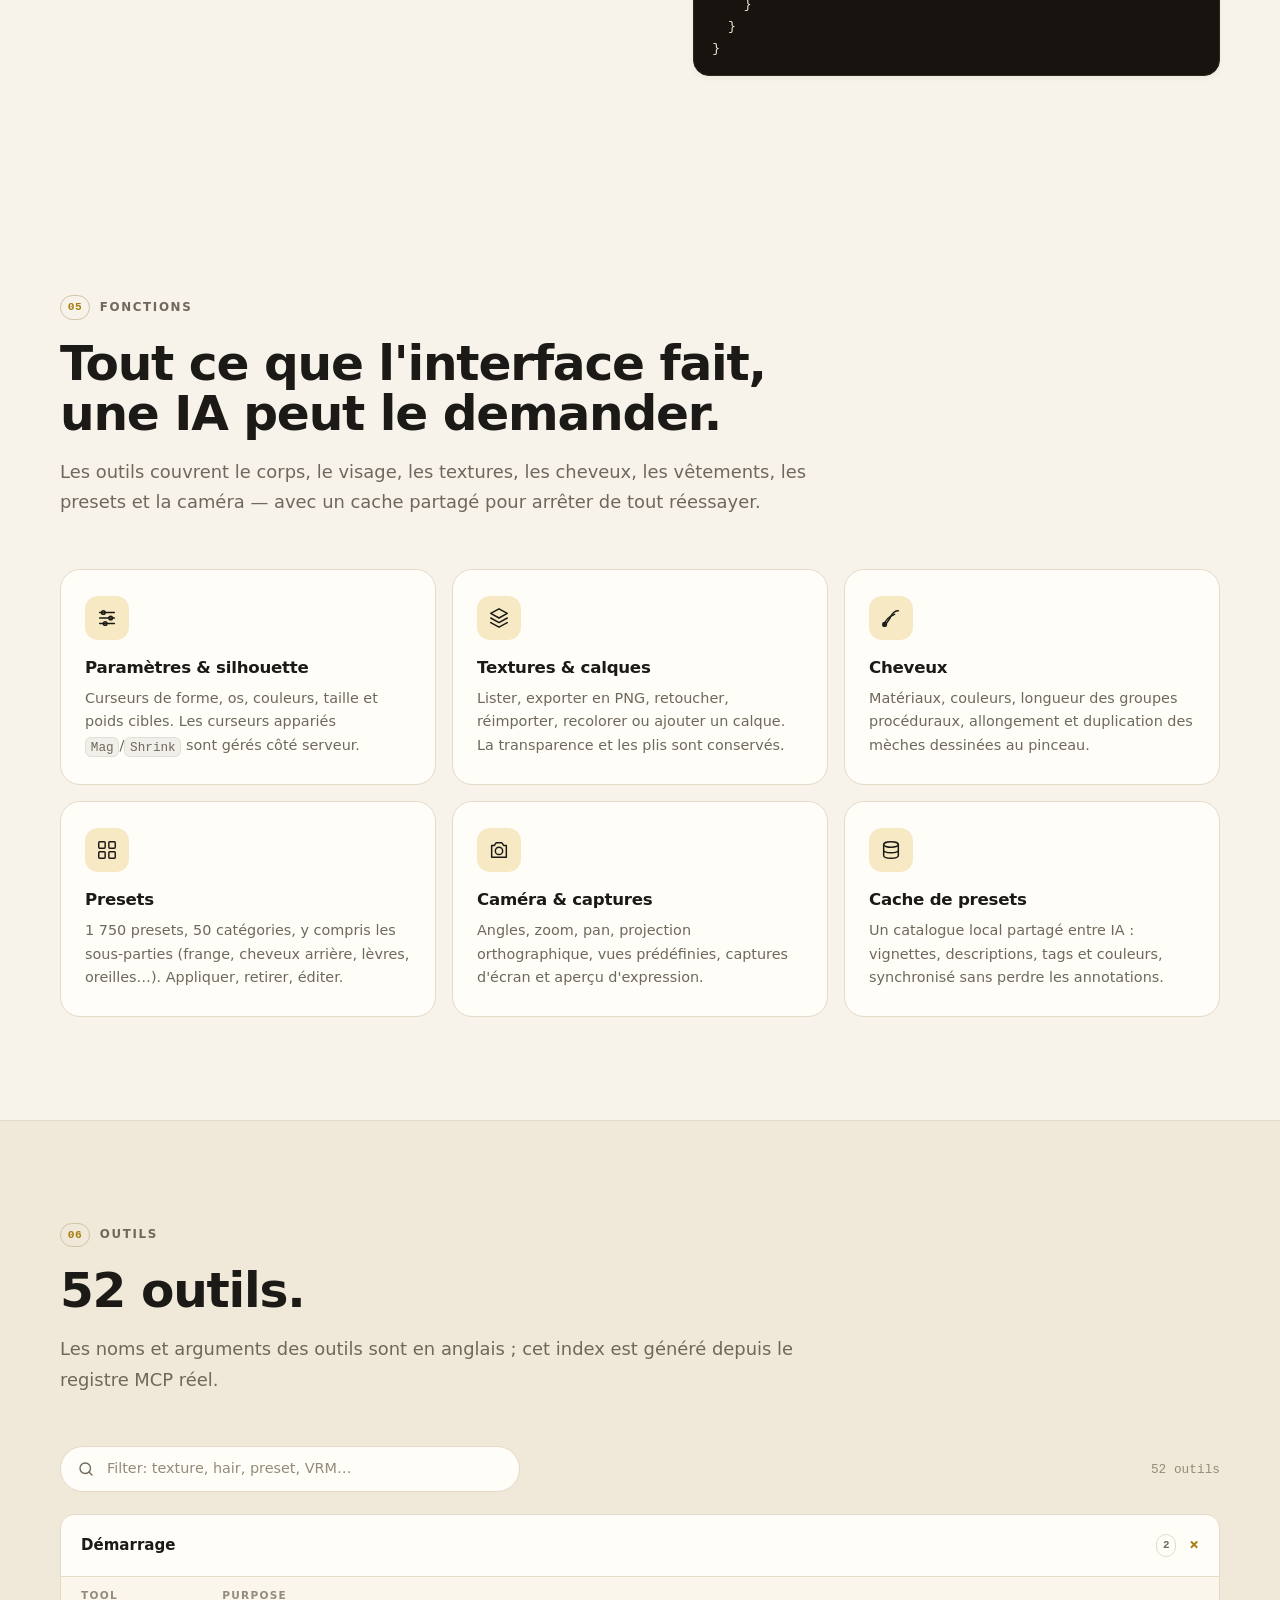
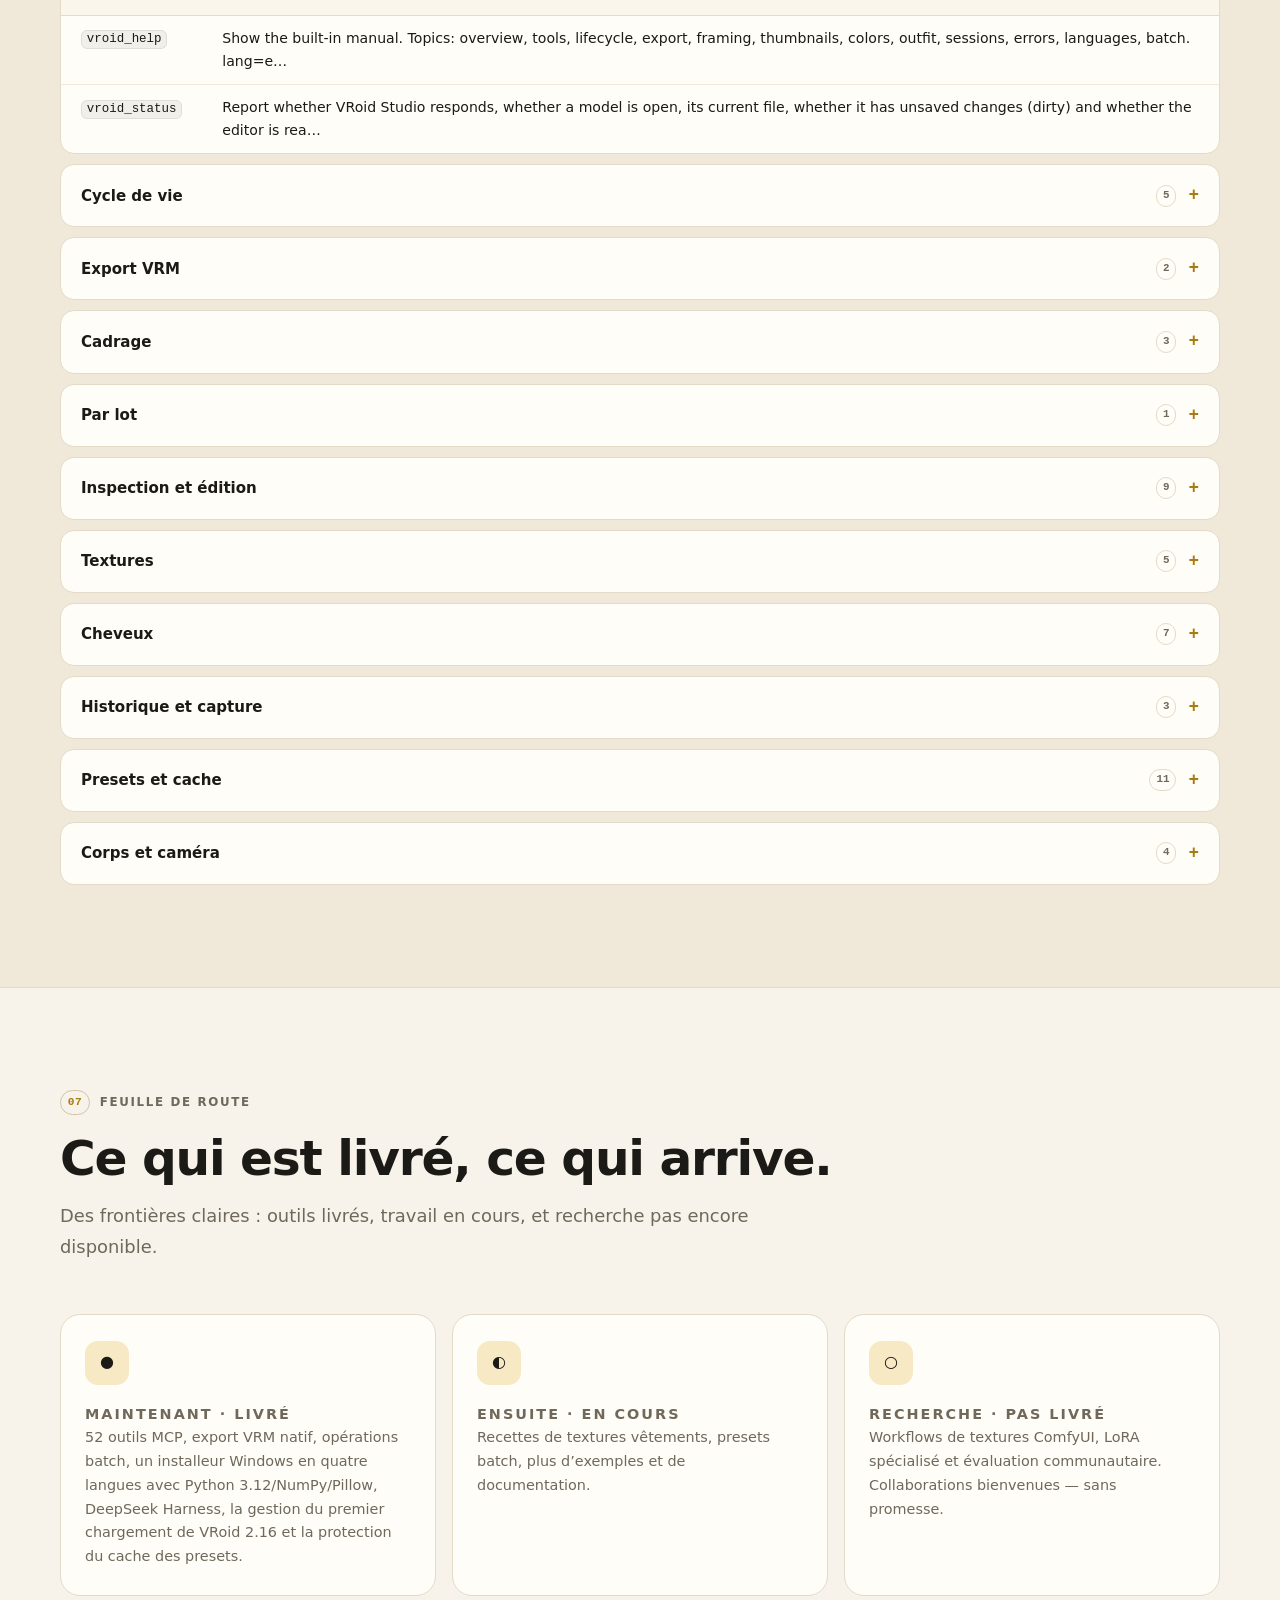
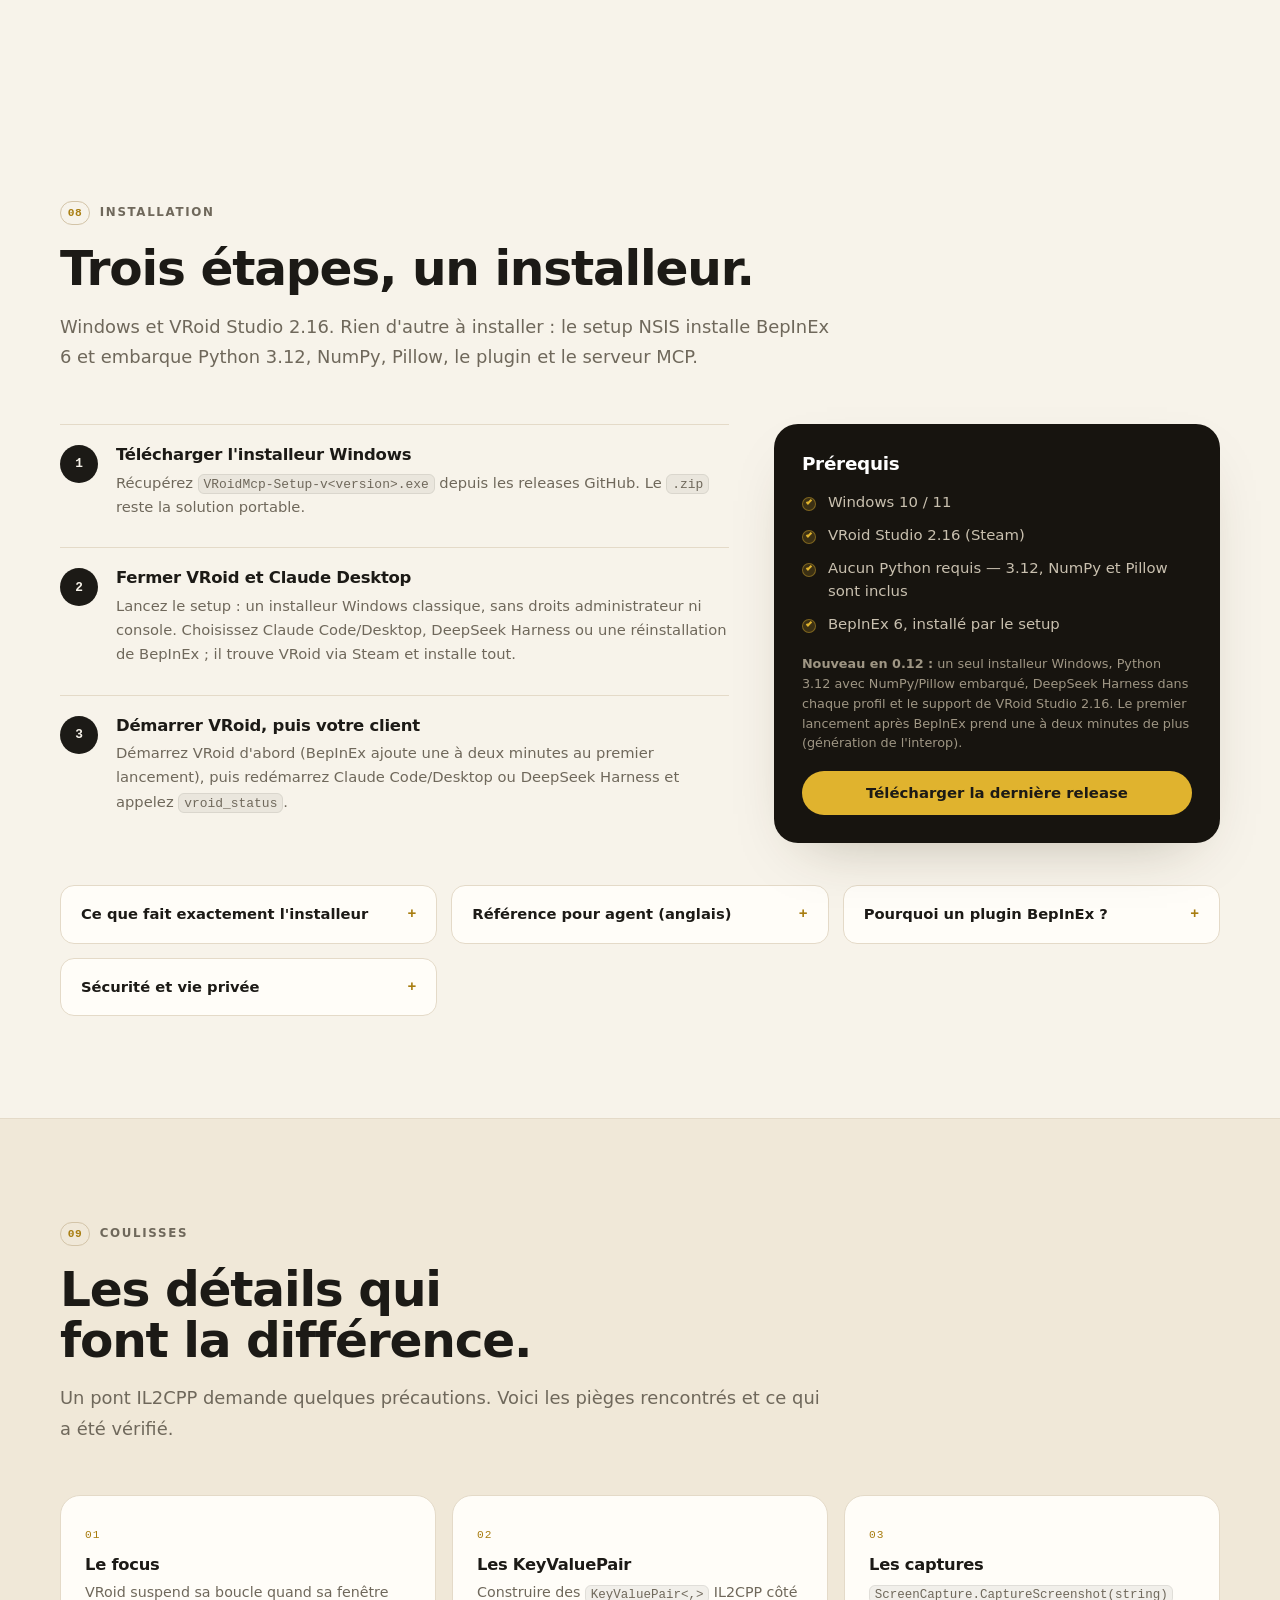
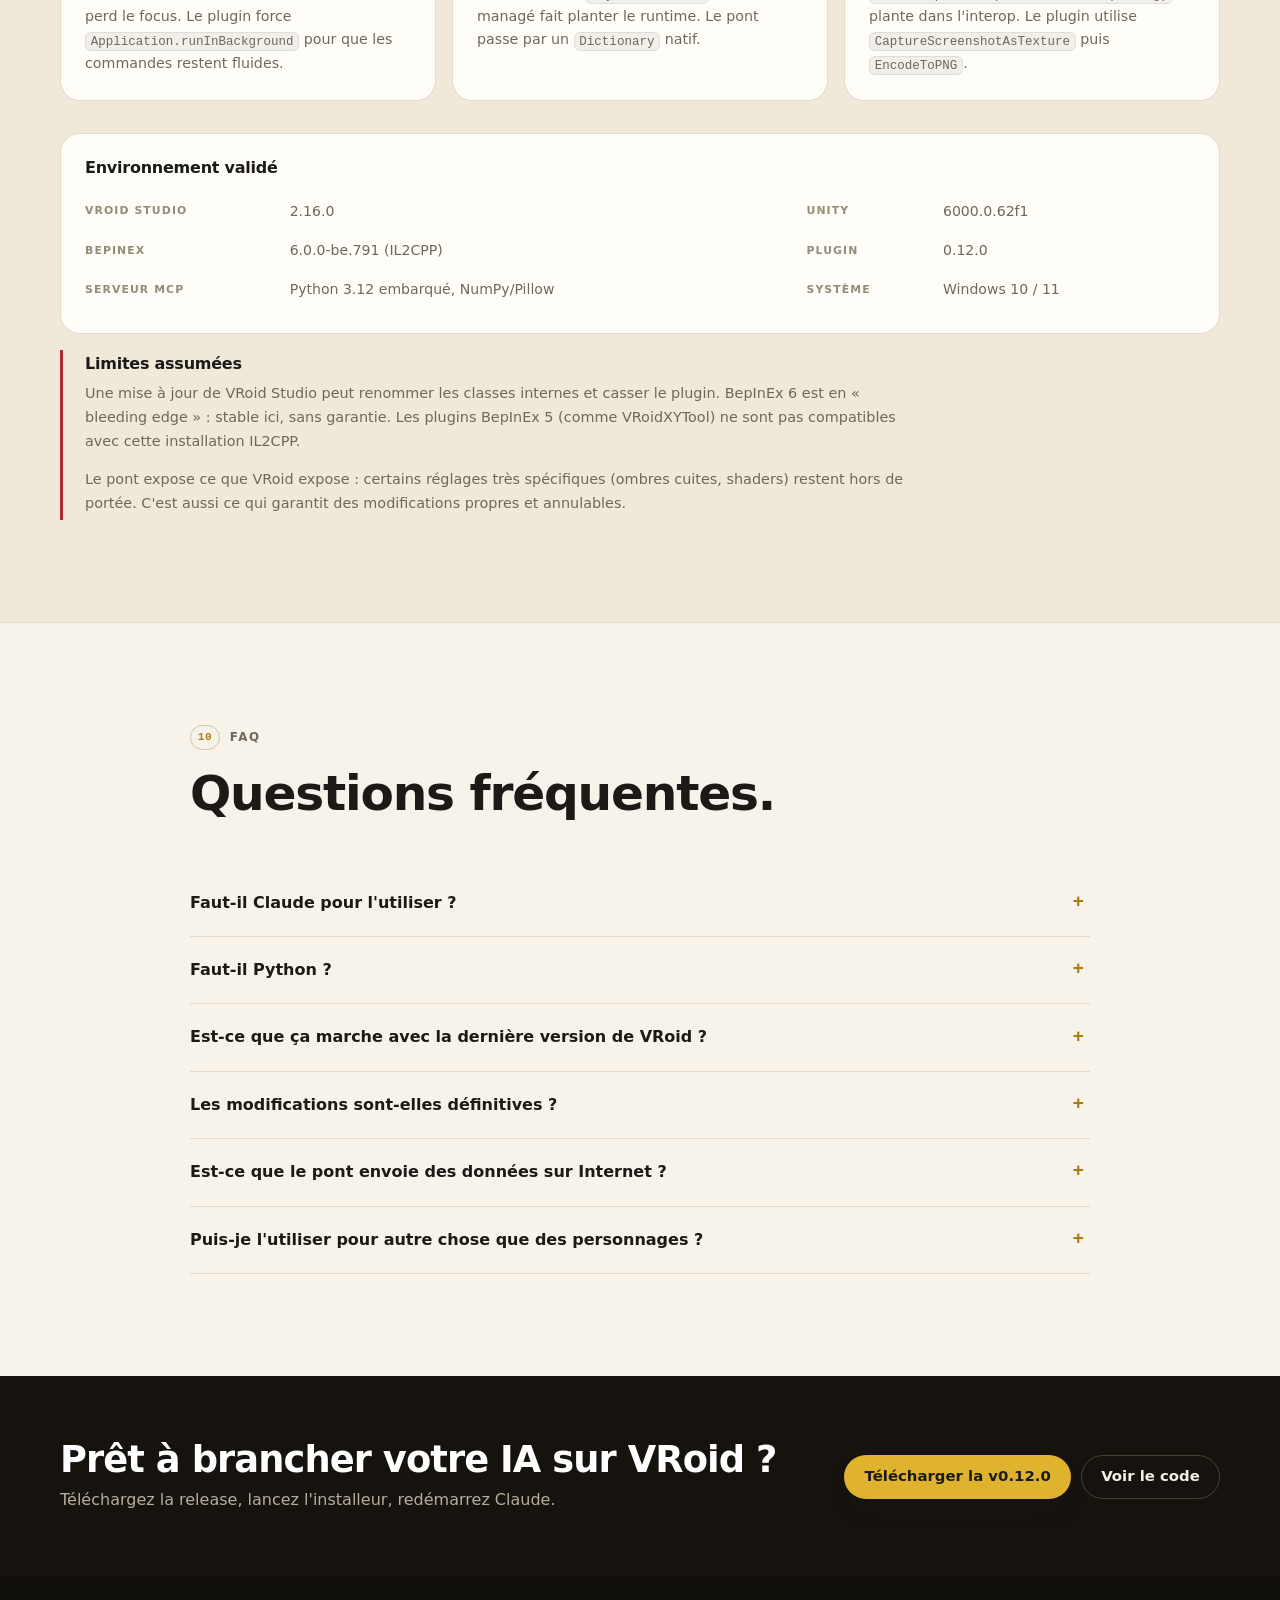
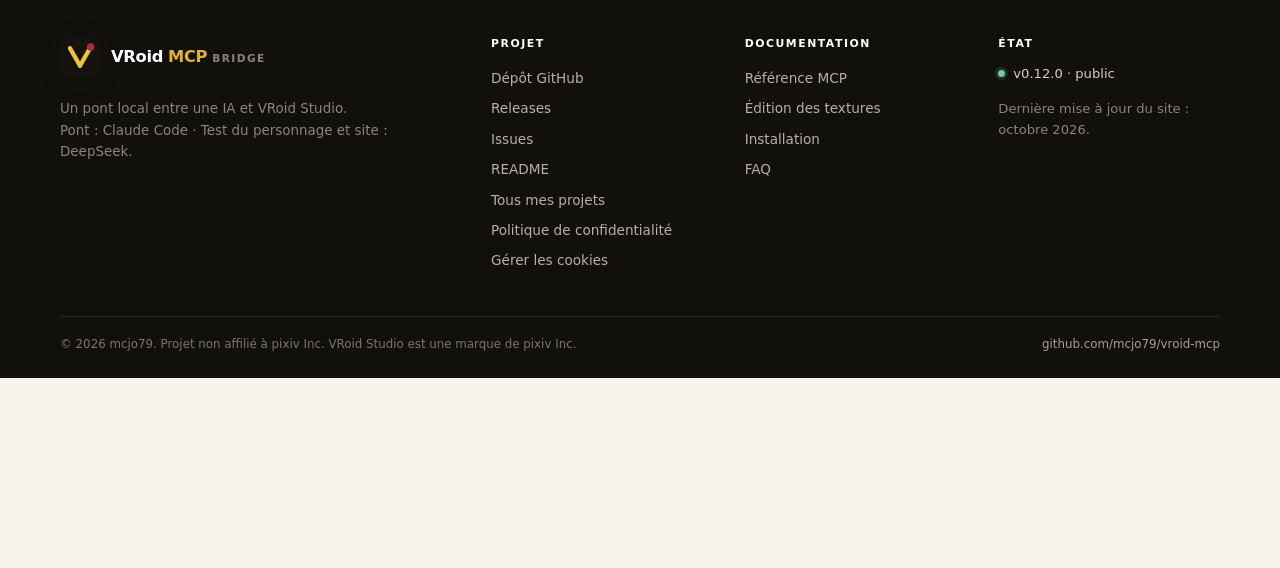
==== commit 3ba571b6: "Documentation agent anglaise complete" ====
--- a/website/fr/index.html
+++ b/website/fr/index.html
@@ -626,6 +626,10 @@
             </ul>
           </details>
           <details class="info-block">
+            <summary>Référence pour agent (anglais)</summary>
+            <p>Pour un agent qui utilise ce serveur via DeepSeek Harness ou un autre client MCP, la référence anglaise complète — 52 outils, chaque catégorie et paramètre, les curseurs physiques et les limites d'expressions — est <a href="https://github.com/mcjo79/vroid-mcp/blob/main/docs/AGENT_REFERENCE_EN.md">docs/AGENT_REFERENCE_EN.md</a>.</p>
+          </details>
+          <details class="info-block">
             <summary>Pourquoi un plugin BepInEx ?</summary>
             <p>VRoid Studio est un jeu Unity IL2CPP. Le plugin s'exécute dans le processus de VRoid et accède directement à <code>VRoidCore.Editing.Context</code> : c'est ce qui permet de lire les paramètres et d'exécuter les vraies commandes d'édition, plutôt que de simuler des clics.</p>
           </details>
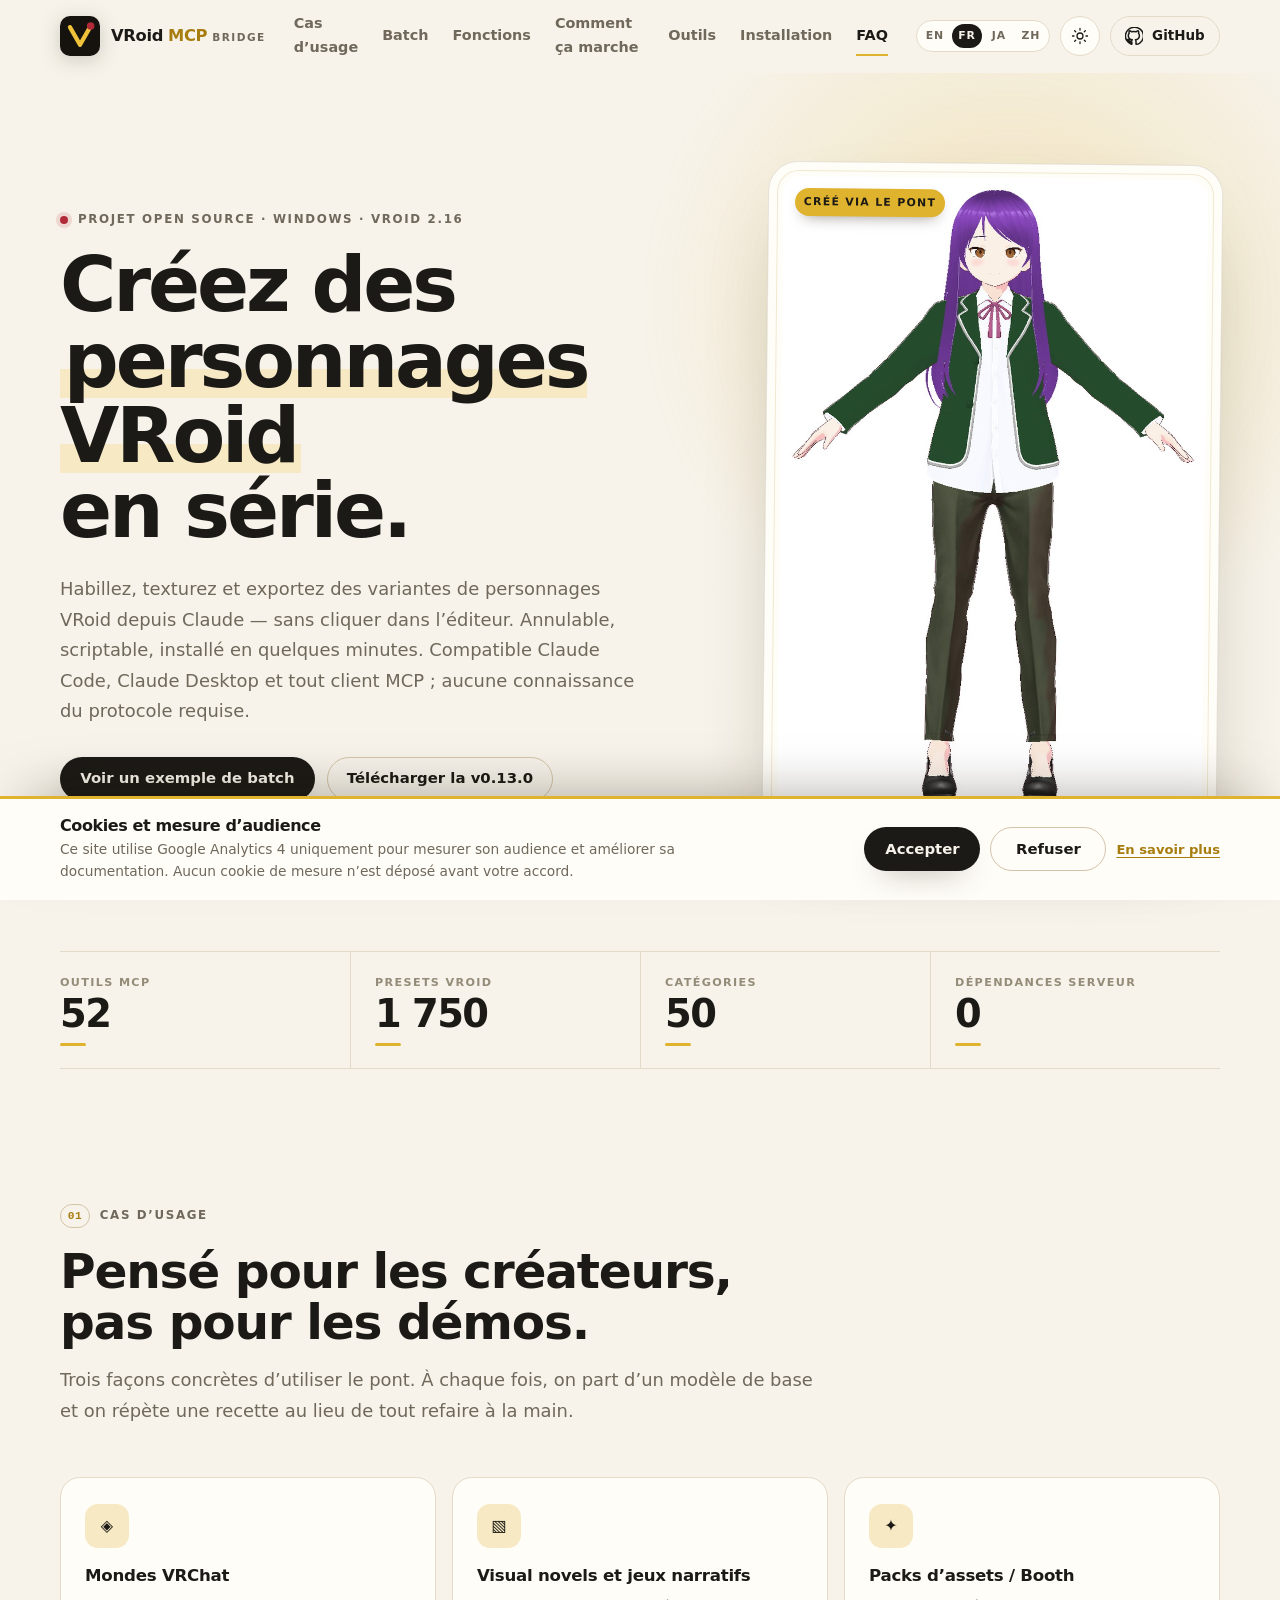
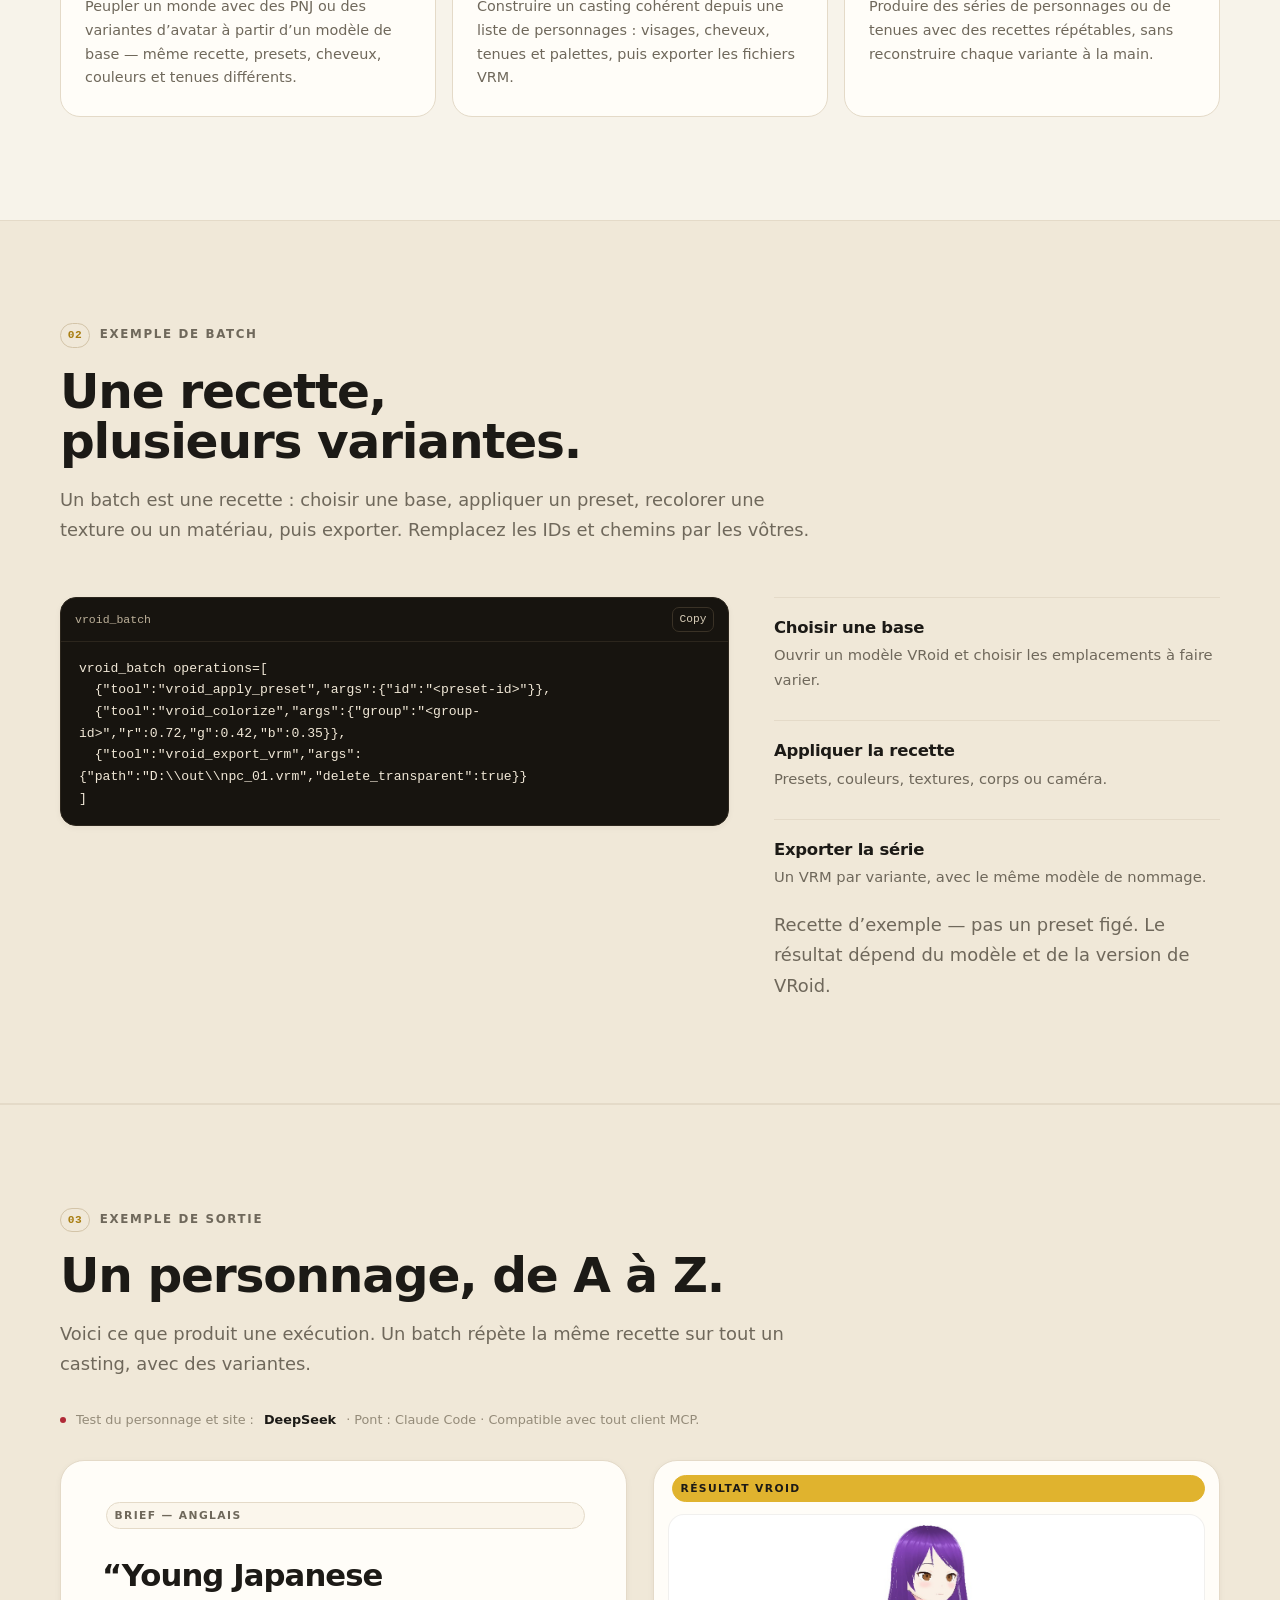
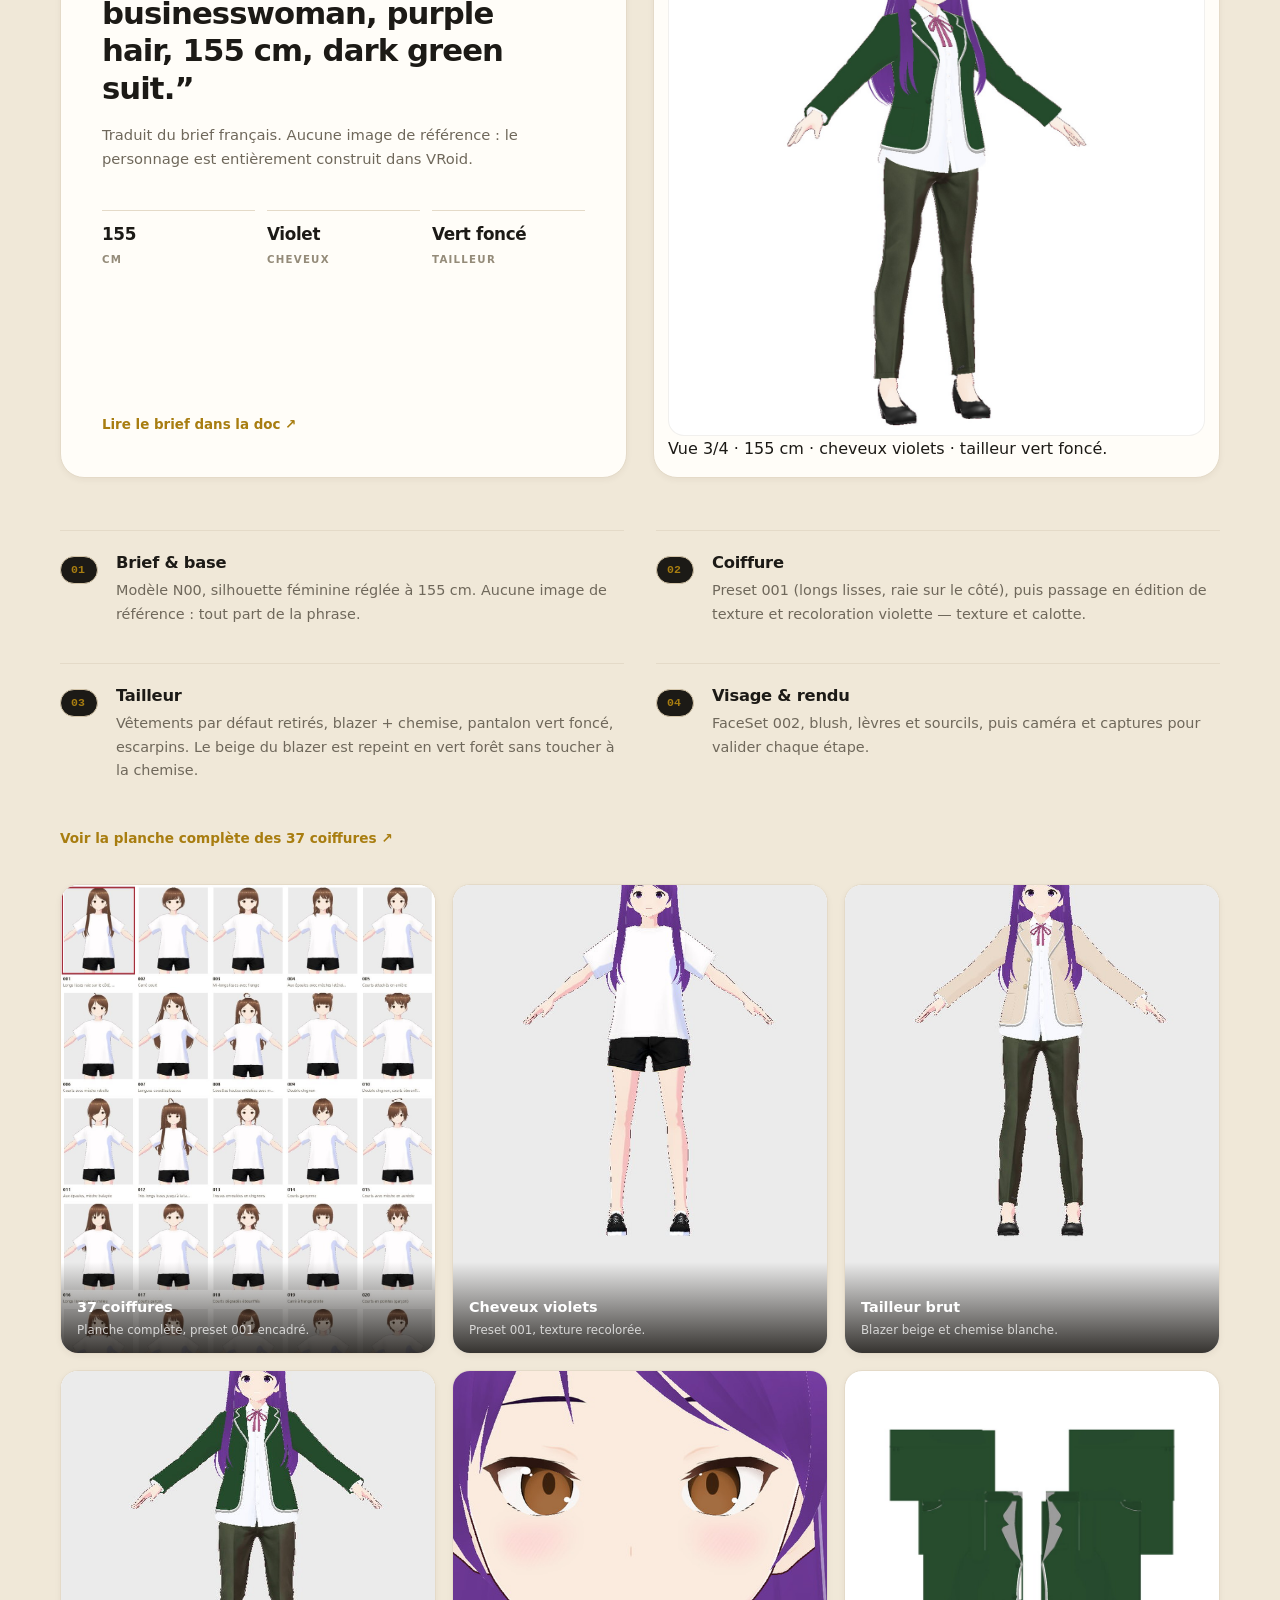
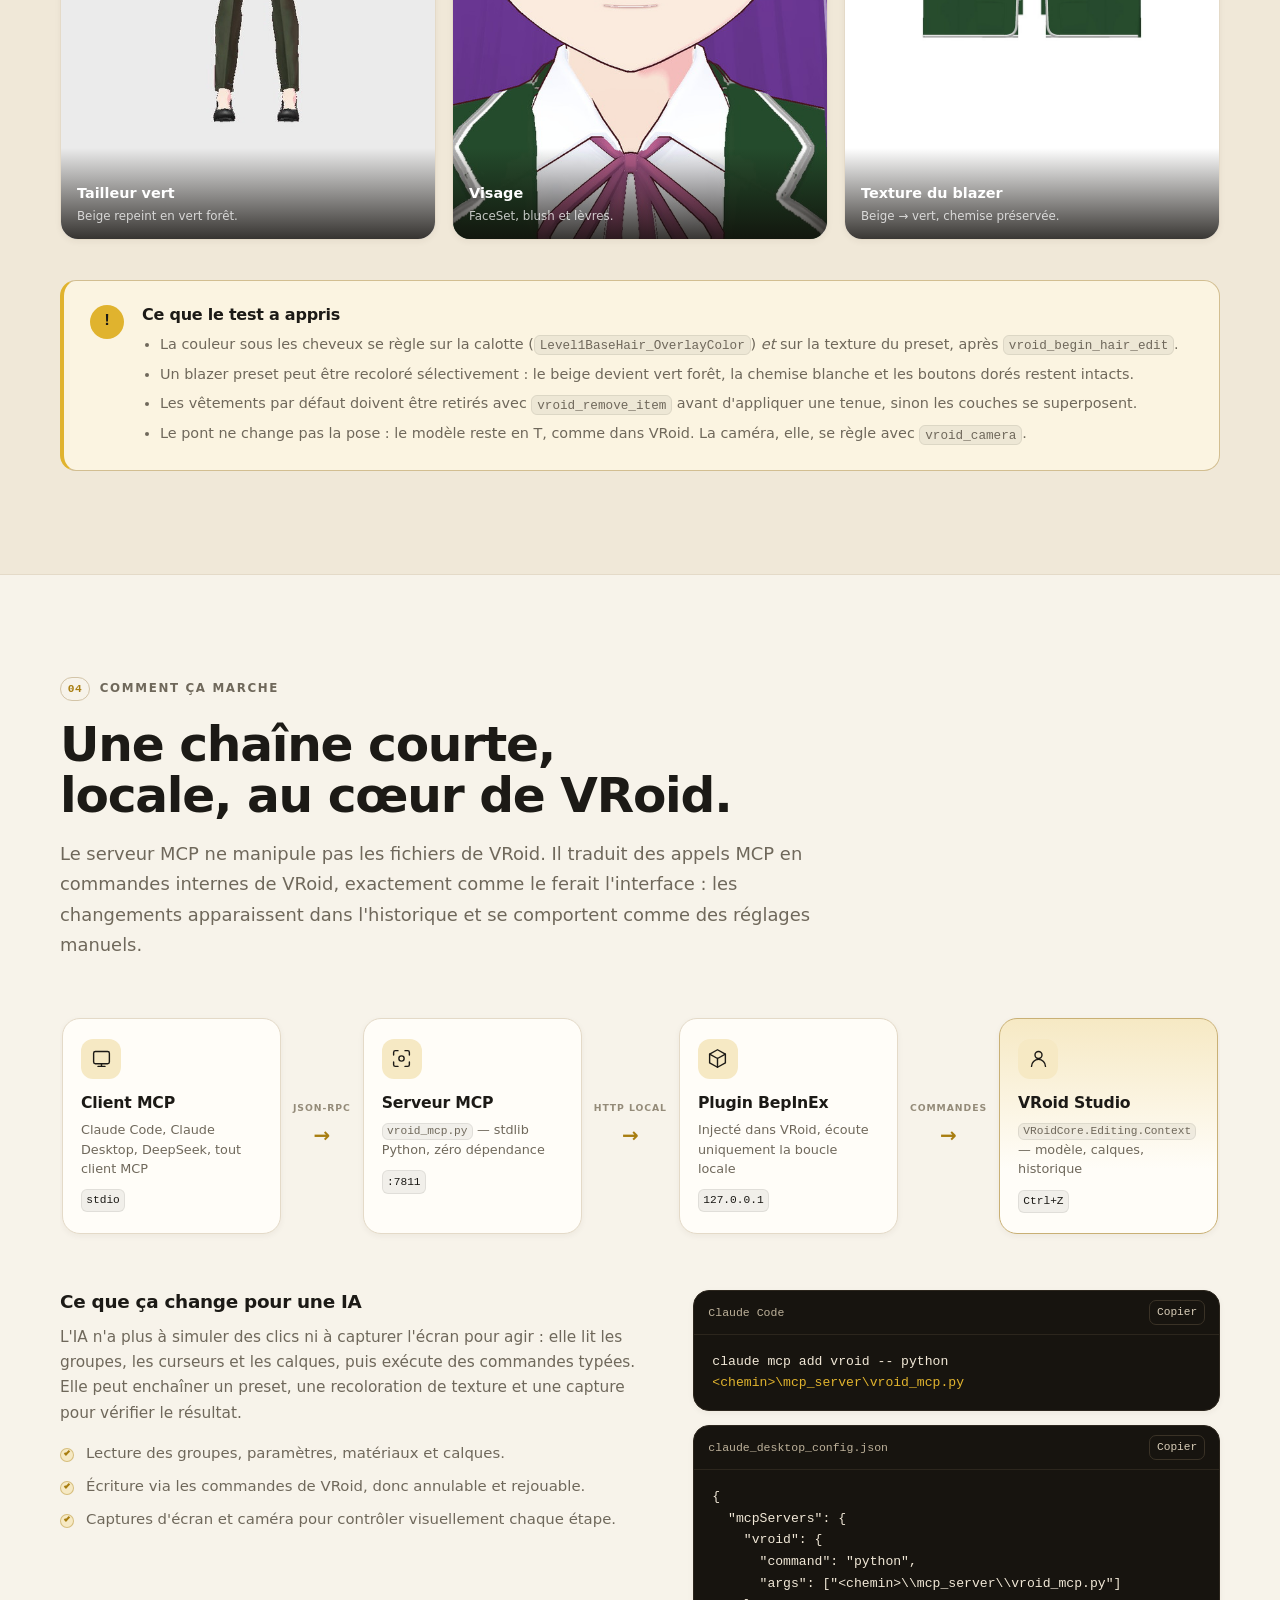
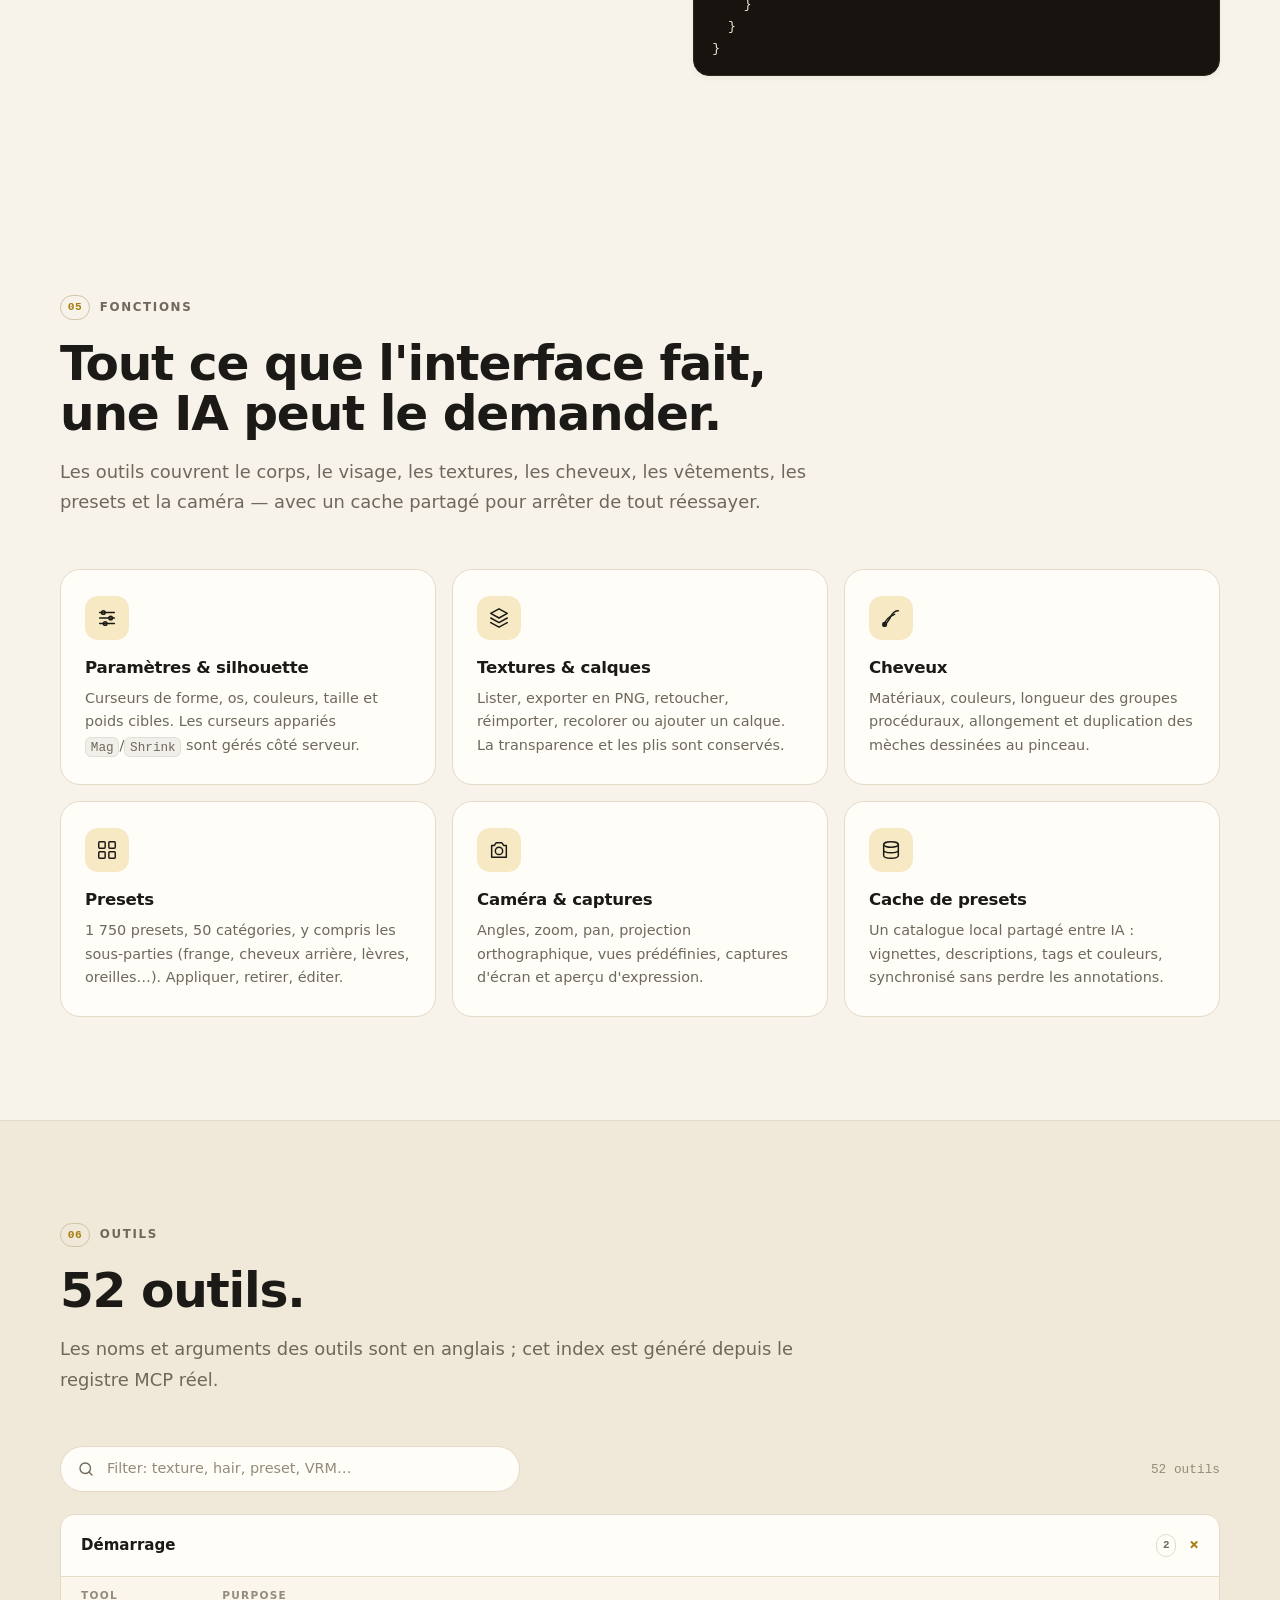
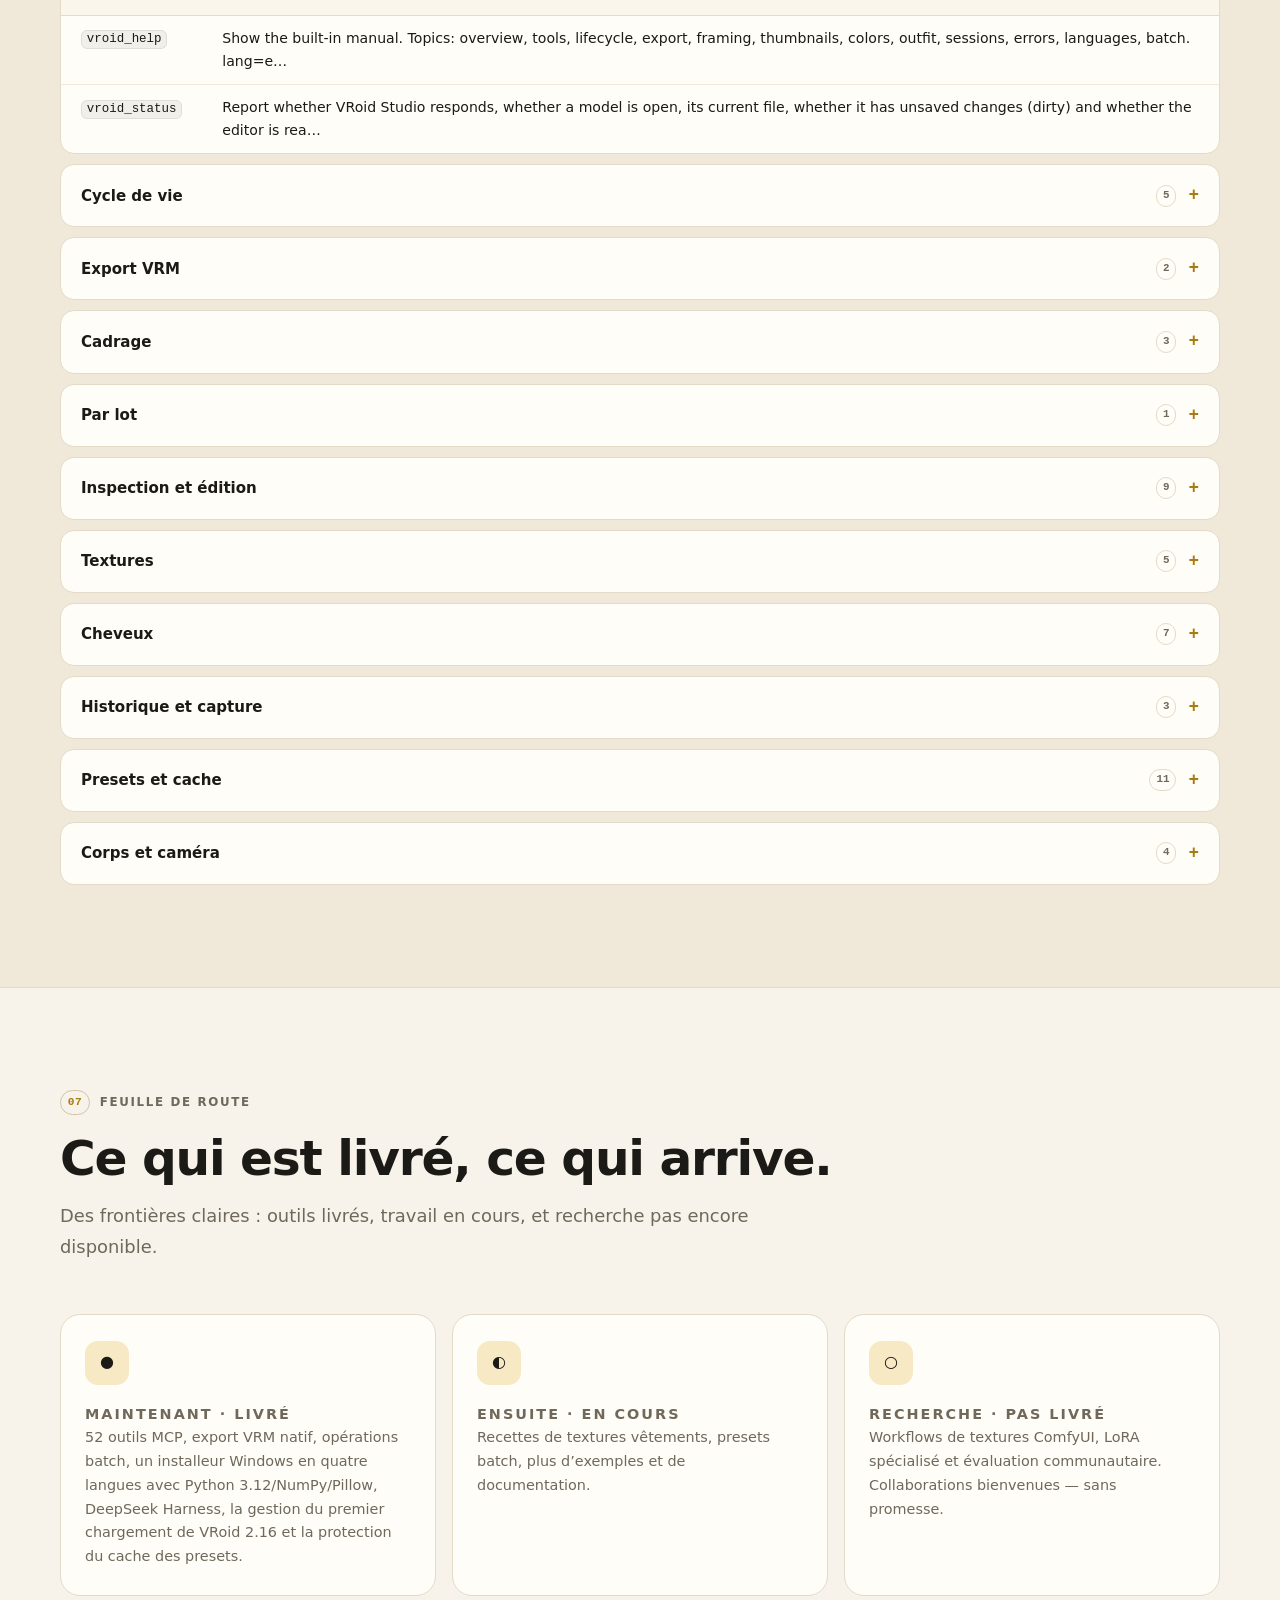
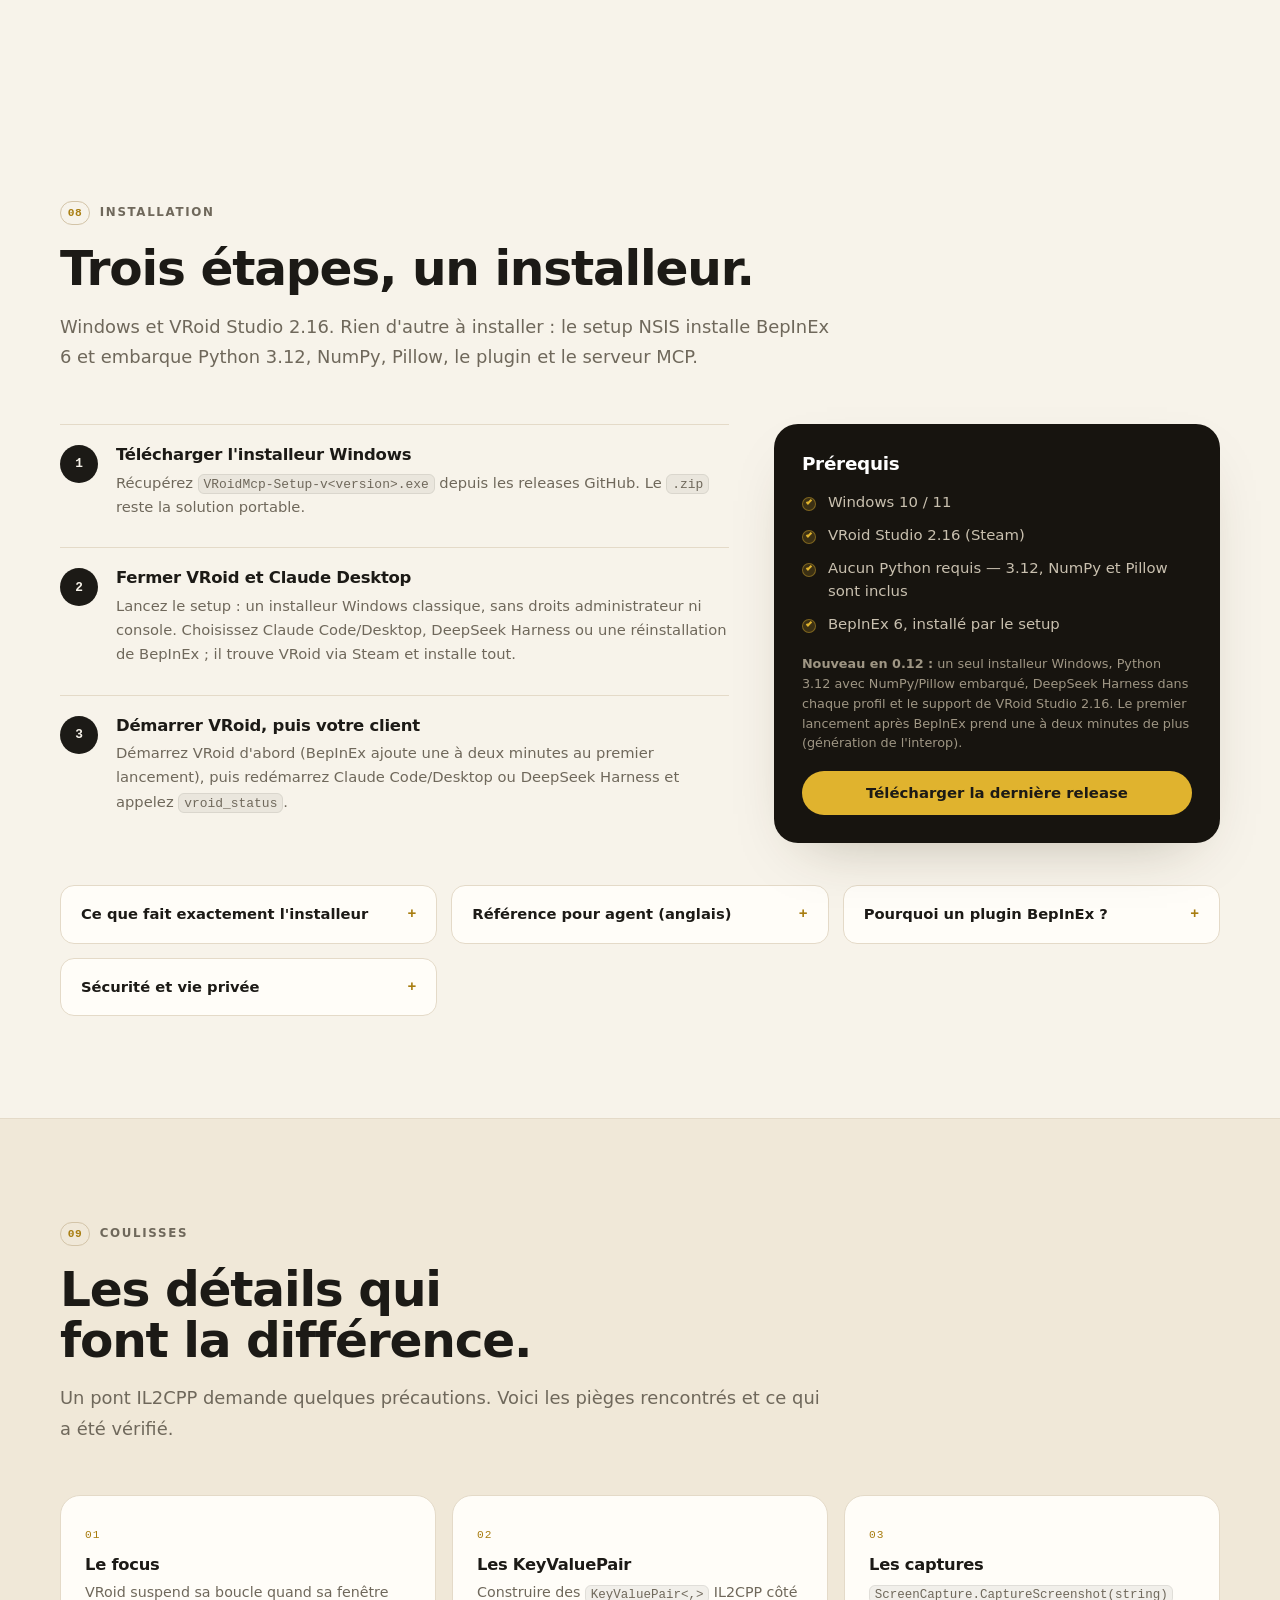
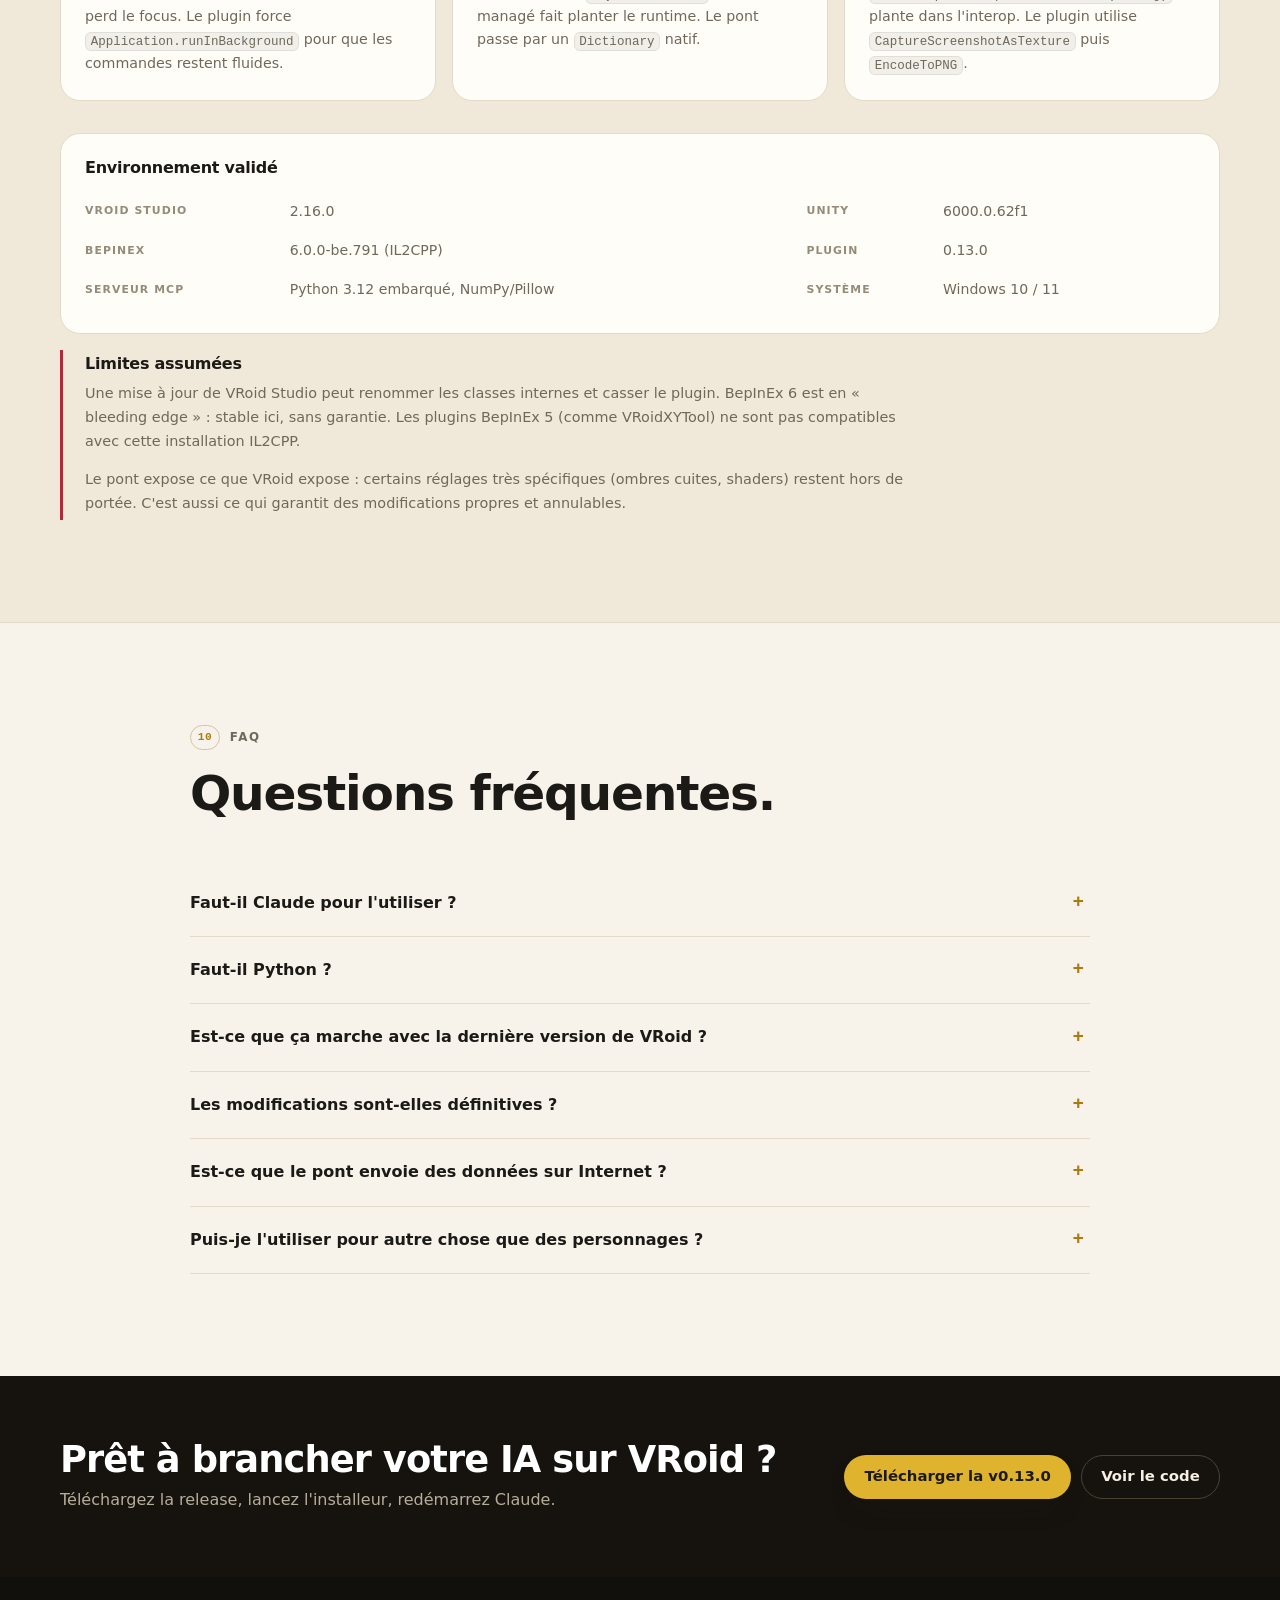
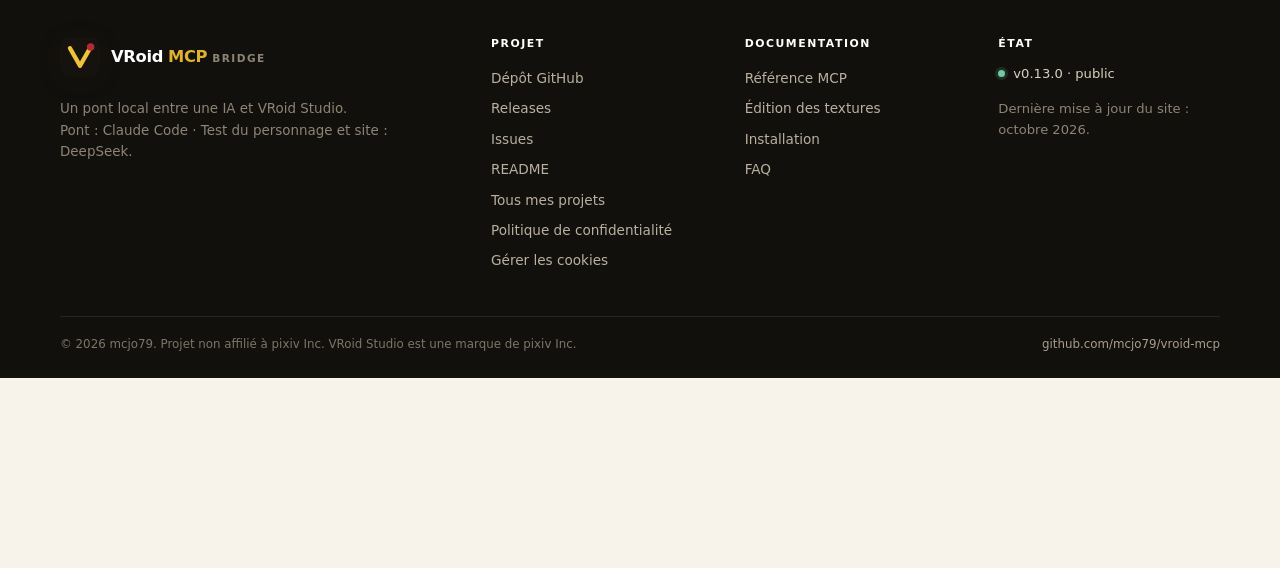
==== commit 659996be: "Working context for Claude and DeepSeek Harness, version 0.13.0 - Add the vroid-studio skill (agent/" ====
--- a/website/fr/index.html
+++ b/website/fr/index.html
@@ -65,7 +65,7 @@
     "description": "Pont MCP local pour lire et modifier le modèle ouvert dans VRoid Studio depuis une IA.",
     "url": "https://mcjo79.github.io/vroid-mcp/fr/",
     "codeRepository": "https://github.com/mcjo79/vroid-mcp",
-    "softwareVersion": "0.12.0",
+    "softwareVersion": "0.13.0",
     "offers": { "@type": "Offer", "price": "0", "priceCurrency": "EUR" },
     "license": "https://github.com/mcjo79/vroid-mcp"
   }
@@ -129,7 +129,7 @@
           <p class="lede">Habillez, texturez et exportez des variantes de personnages VRoid depuis Claude — sans cliquer dans l’éditeur. Annulable, scriptable, installé en quelques minutes. Compatible Claude Code, Claude Desktop et tout client MCP ; aucune connaissance du protocole requise.</p>
           <div class="hero-cta">
             <a class="btn btn-primary" href="#batch">Voir un exemple de batch</a>
-            <a class="btn btn-secondary" href="#prerequisites">Télécharger la v0.12.0</a>
+            <a class="btn btn-secondary" href="#prerequisites">Télécharger la v0.13.0</a>
           </div>
           <ul class="hero-meta" aria-label="Compatibilité">
             <li><span class="status-dot"></span>BepInEx 6 · IL2CPP</li>
@@ -627,7 +627,7 @@
           </details>
           <details class="info-block">
             <summary>Référence pour agent (anglais)</summary>
-            <p>Pour un agent qui utilise ce serveur via DeepSeek Harness ou un autre client MCP, la référence anglaise complète — 52 outils, chaque catégorie et paramètre, les curseurs physiques et les limites d'expressions — est <a href="https://github.com/mcjo79/vroid-mcp/blob/main/docs/AGENT_REFERENCE_EN.md">docs/AGENT_REFERENCE_EN.md</a>.</p>
+            <p>Pour un agent qui utilise ce serveur via DeepSeek Harness ou un autre client MCP, la référence anglaise complète — 52 outils, chaque catégorie et paramètre, les curseurs physiques et les limites d'expressions — est <a href="https://github.com/mcjo79/vroid-mcp/blob/main/docs/AGENT_REFERENCE_EN.md">docs/AGENT_REFERENCE_EN.md</a>. Elle est aussi exposée à la demande via les ressources MCP sous <code>vroid://agent/</code>.</p>
           </details>
           <details class="info-block">
             <summary>Pourquoi un plugin BepInEx ?</summary>
@@ -672,7 +672,7 @@
           <table>
             <tbody>
               <tr><th scope="row">VRoid Studio</th><td>2.16.0</td><th scope="row">Unity</th><td>6000.0.62f1</td></tr>
-              <tr><th scope="row">BepInEx</th><td>6.0.0-be.791 (IL2CPP)</td><th scope="row">Plugin</th><td>0.12.0</td></tr>
+              <tr><th scope="row">BepInEx</th><td>6.0.0-be.791 (IL2CPP)</td><th scope="row">Plugin</th><td>0.13.0</td></tr>
               <tr><th scope="row">Serveur MCP</th><td>Python 3.12 embarqué, NumPy/Pillow</td><th scope="row">Système</th><td>Windows 10 / 11</td></tr>
             </tbody>
           </table>
@@ -729,7 +729,7 @@
           <p>Téléchargez la release, lancez l'installeur, redémarrez Claude.</p>
         </div>
         <div class="cta-band-actions">
-          <a class="btn btn-primary" href="https://github.com/mcjo79/vroid-mcp/releases/latest" target="_blank" rel="noopener">Télécharger la v0.12.0</a>
+          <a class="btn btn-primary" href="https://github.com/mcjo79/vroid-mcp/releases/latest" target="_blank" rel="noopener">Télécharger la v0.13.0</a>
           <a class="btn btn-secondary" href="https://github.com/mcjo79/vroid-mcp" target="_blank" rel="noopener">Voir le code</a>
         </div>
       </div>
@@ -768,7 +768,7 @@
       </nav>
       <div class="footer-col">
         <h3>État</h3>
-        <p class="footer-status"><span class="status-dot"></span>v0.12.0 · public</p>
+        <p class="footer-status"><span class="status-dot"></span>v0.13.0 · public</p>
         <p>Dernière mise à jour du site : octobre 2026.</p>
       </div>
     </div>
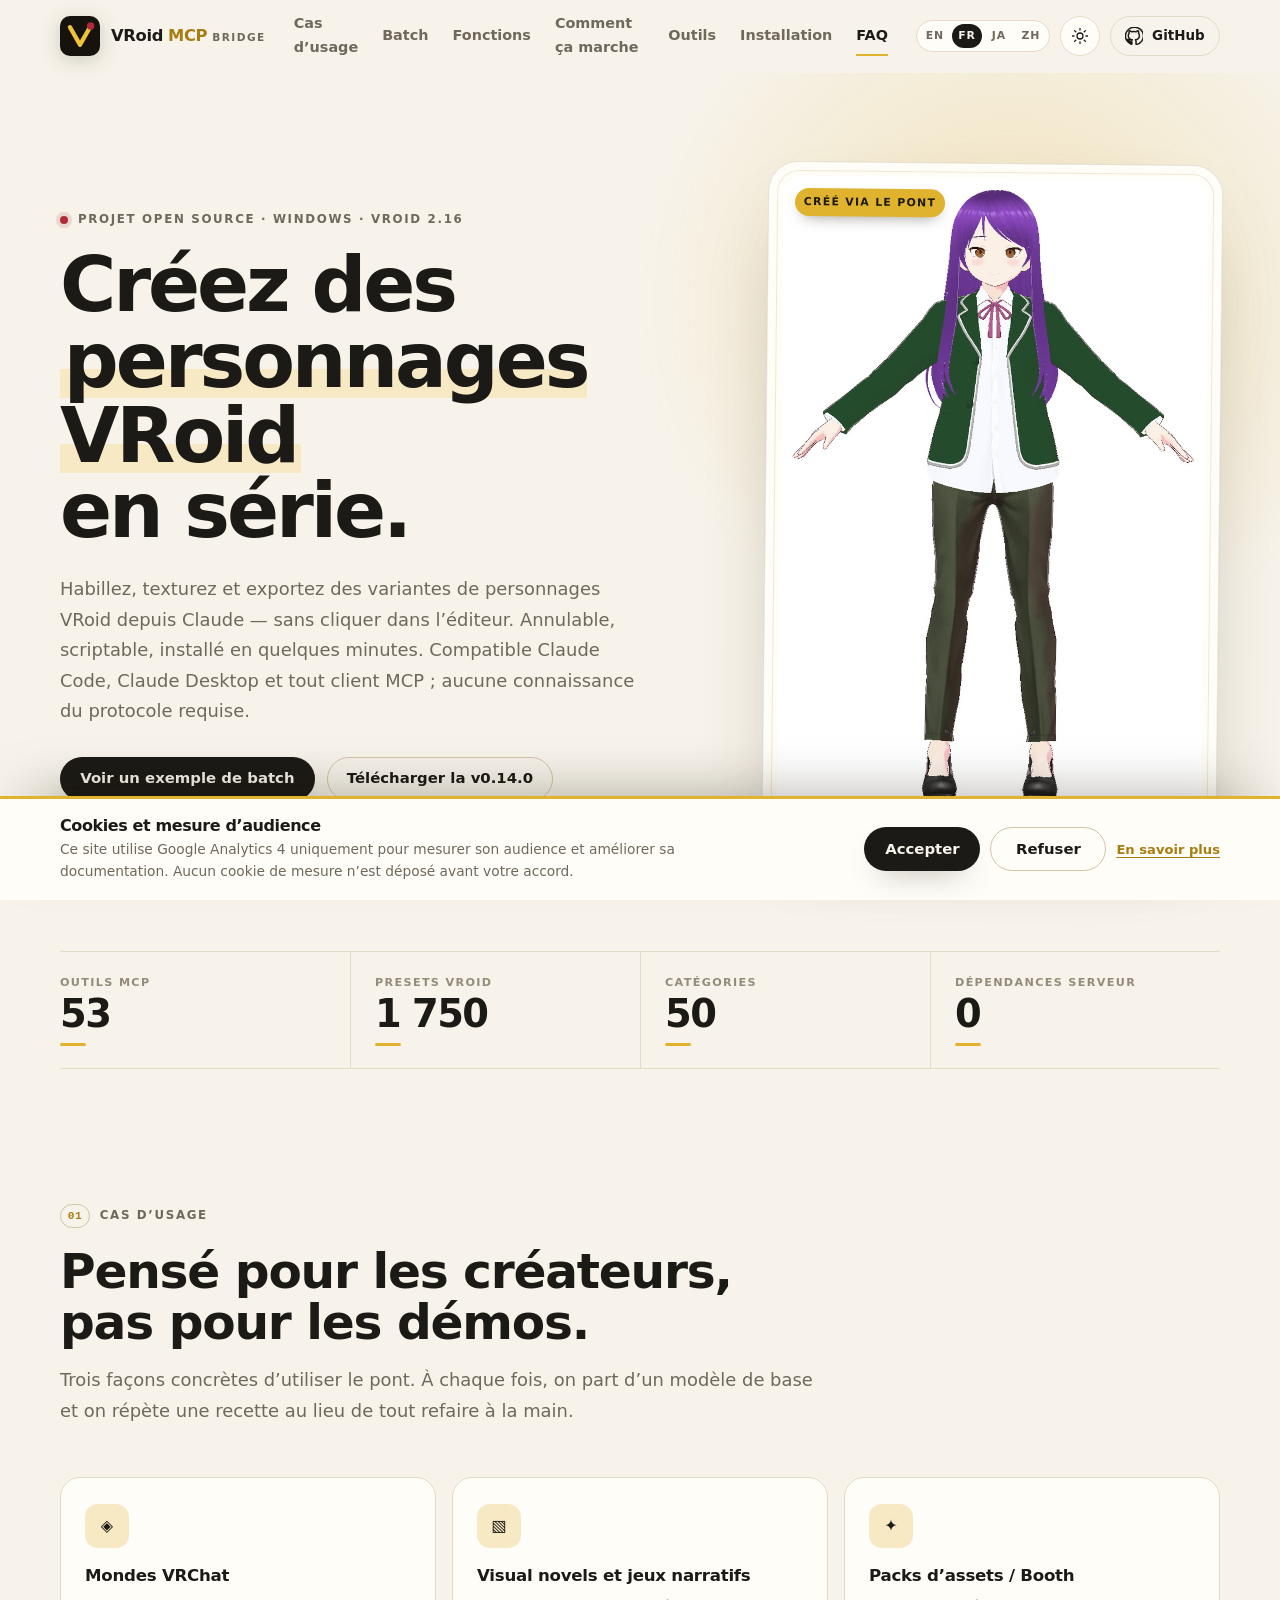
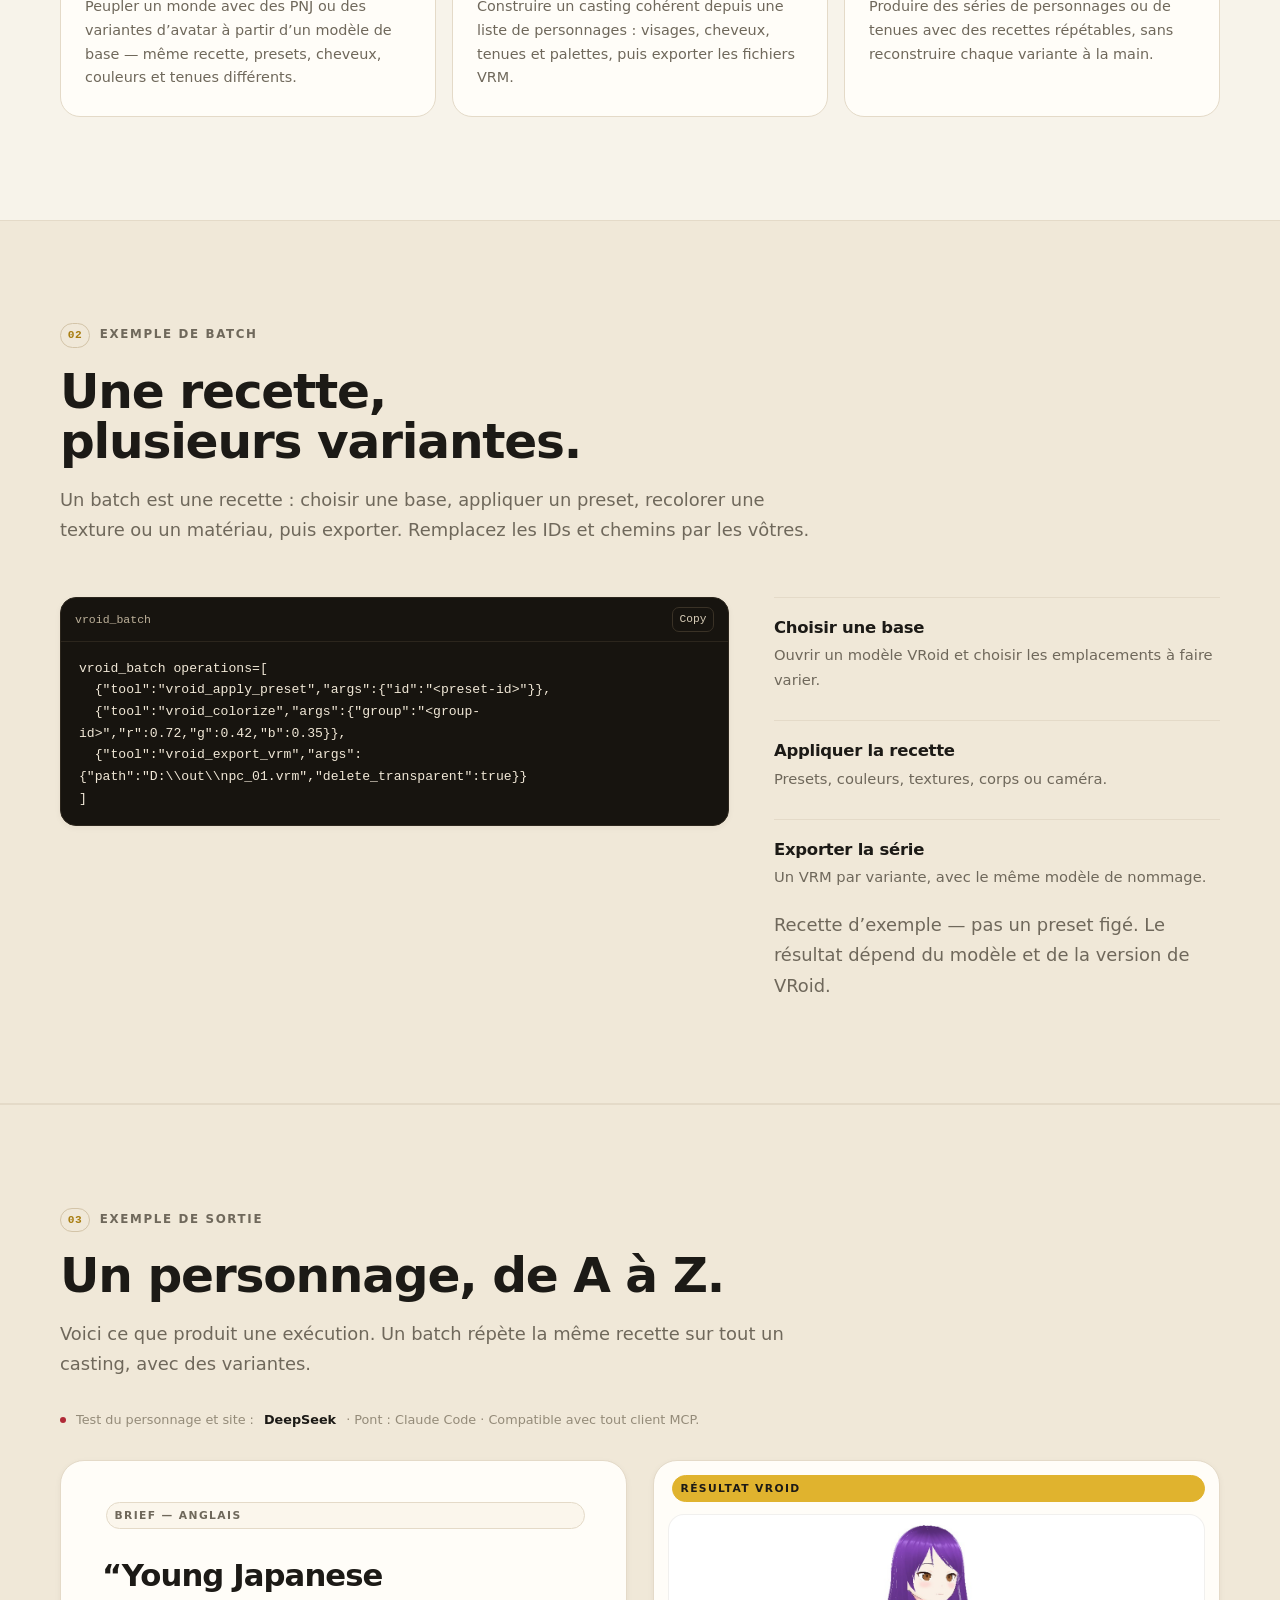
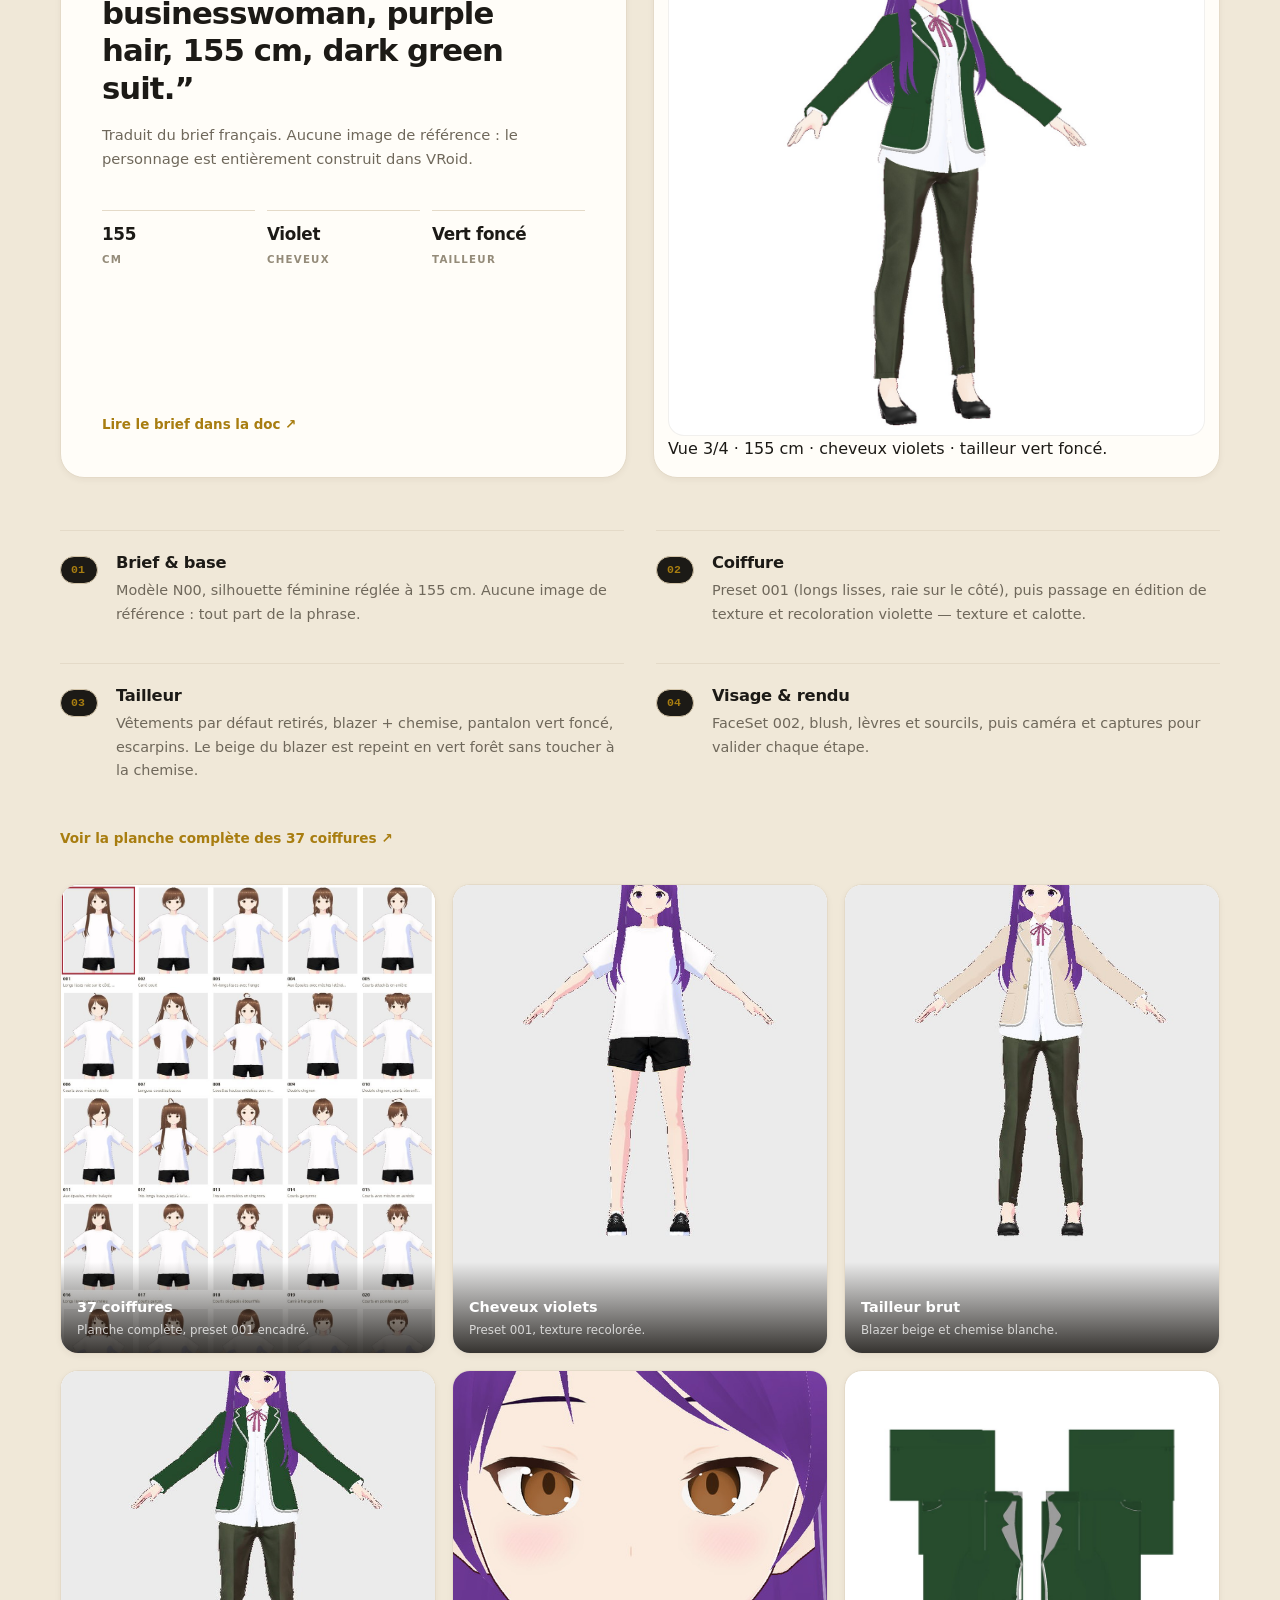
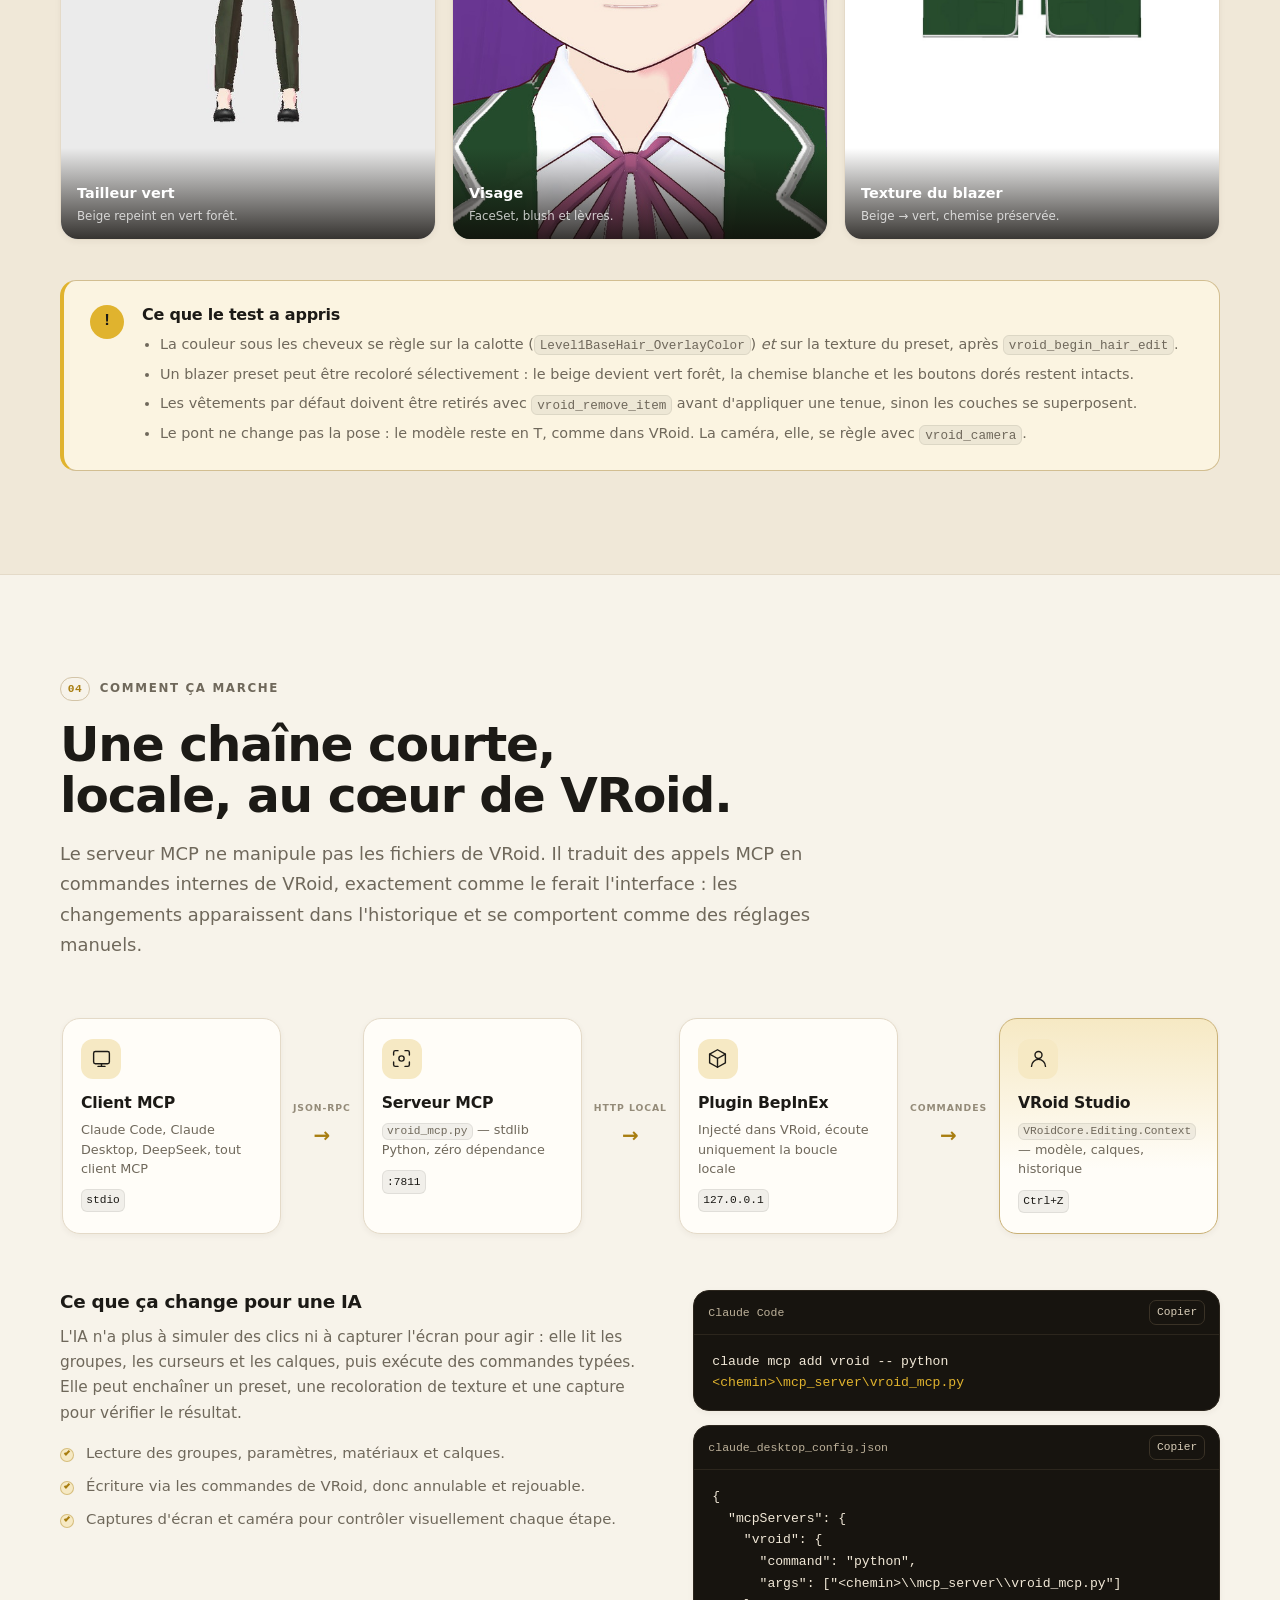
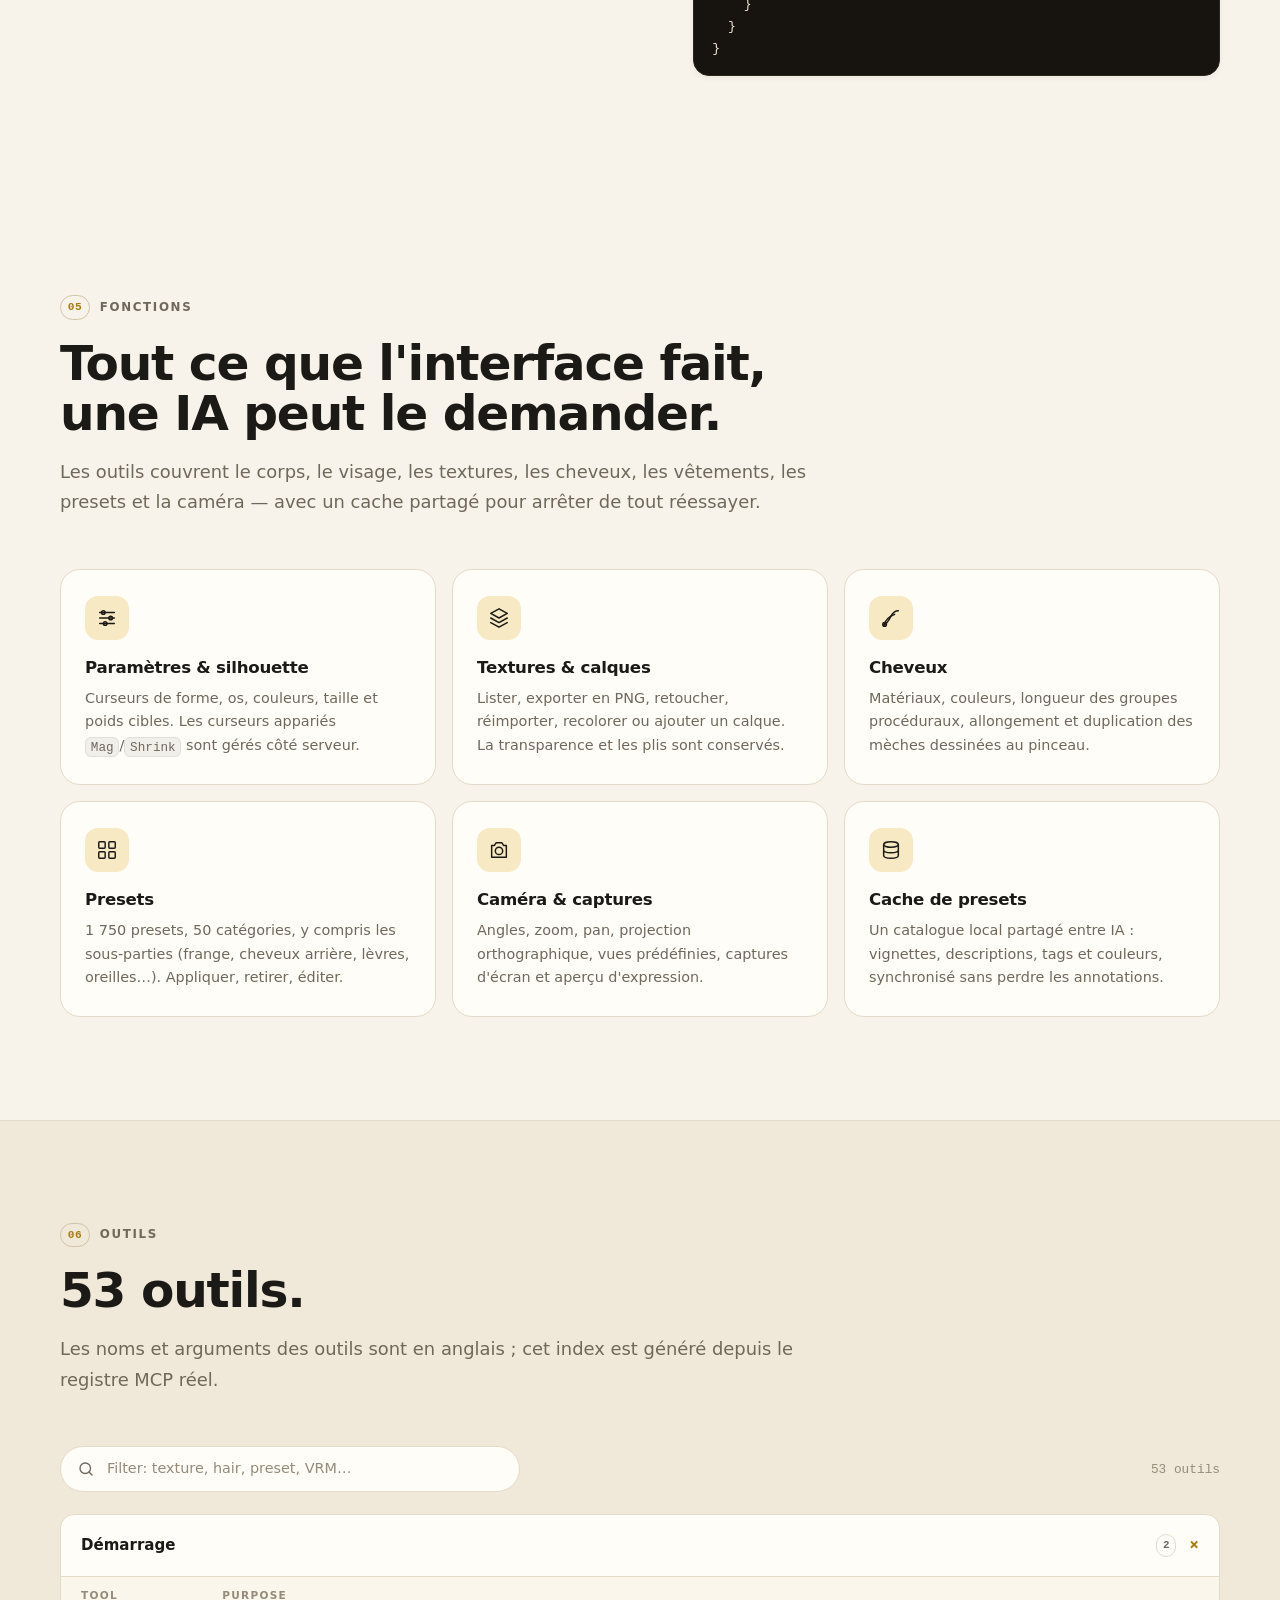
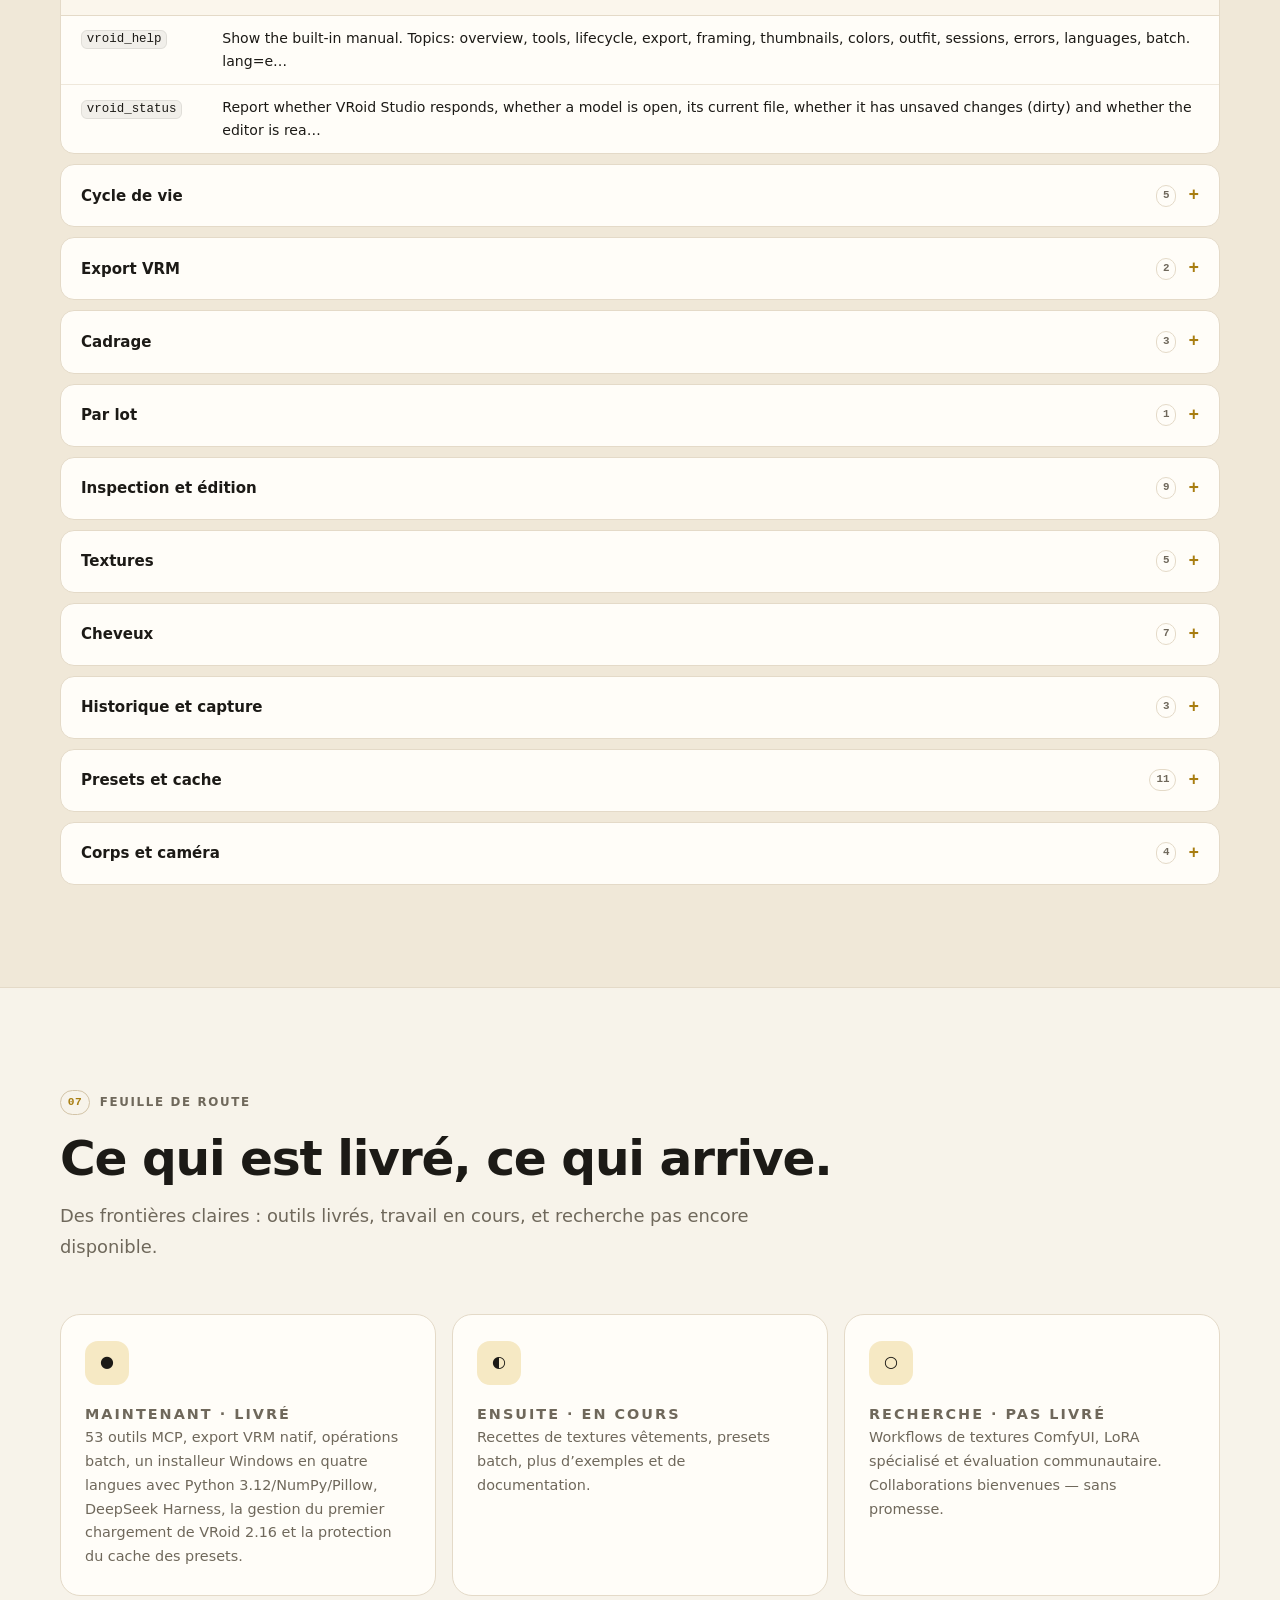
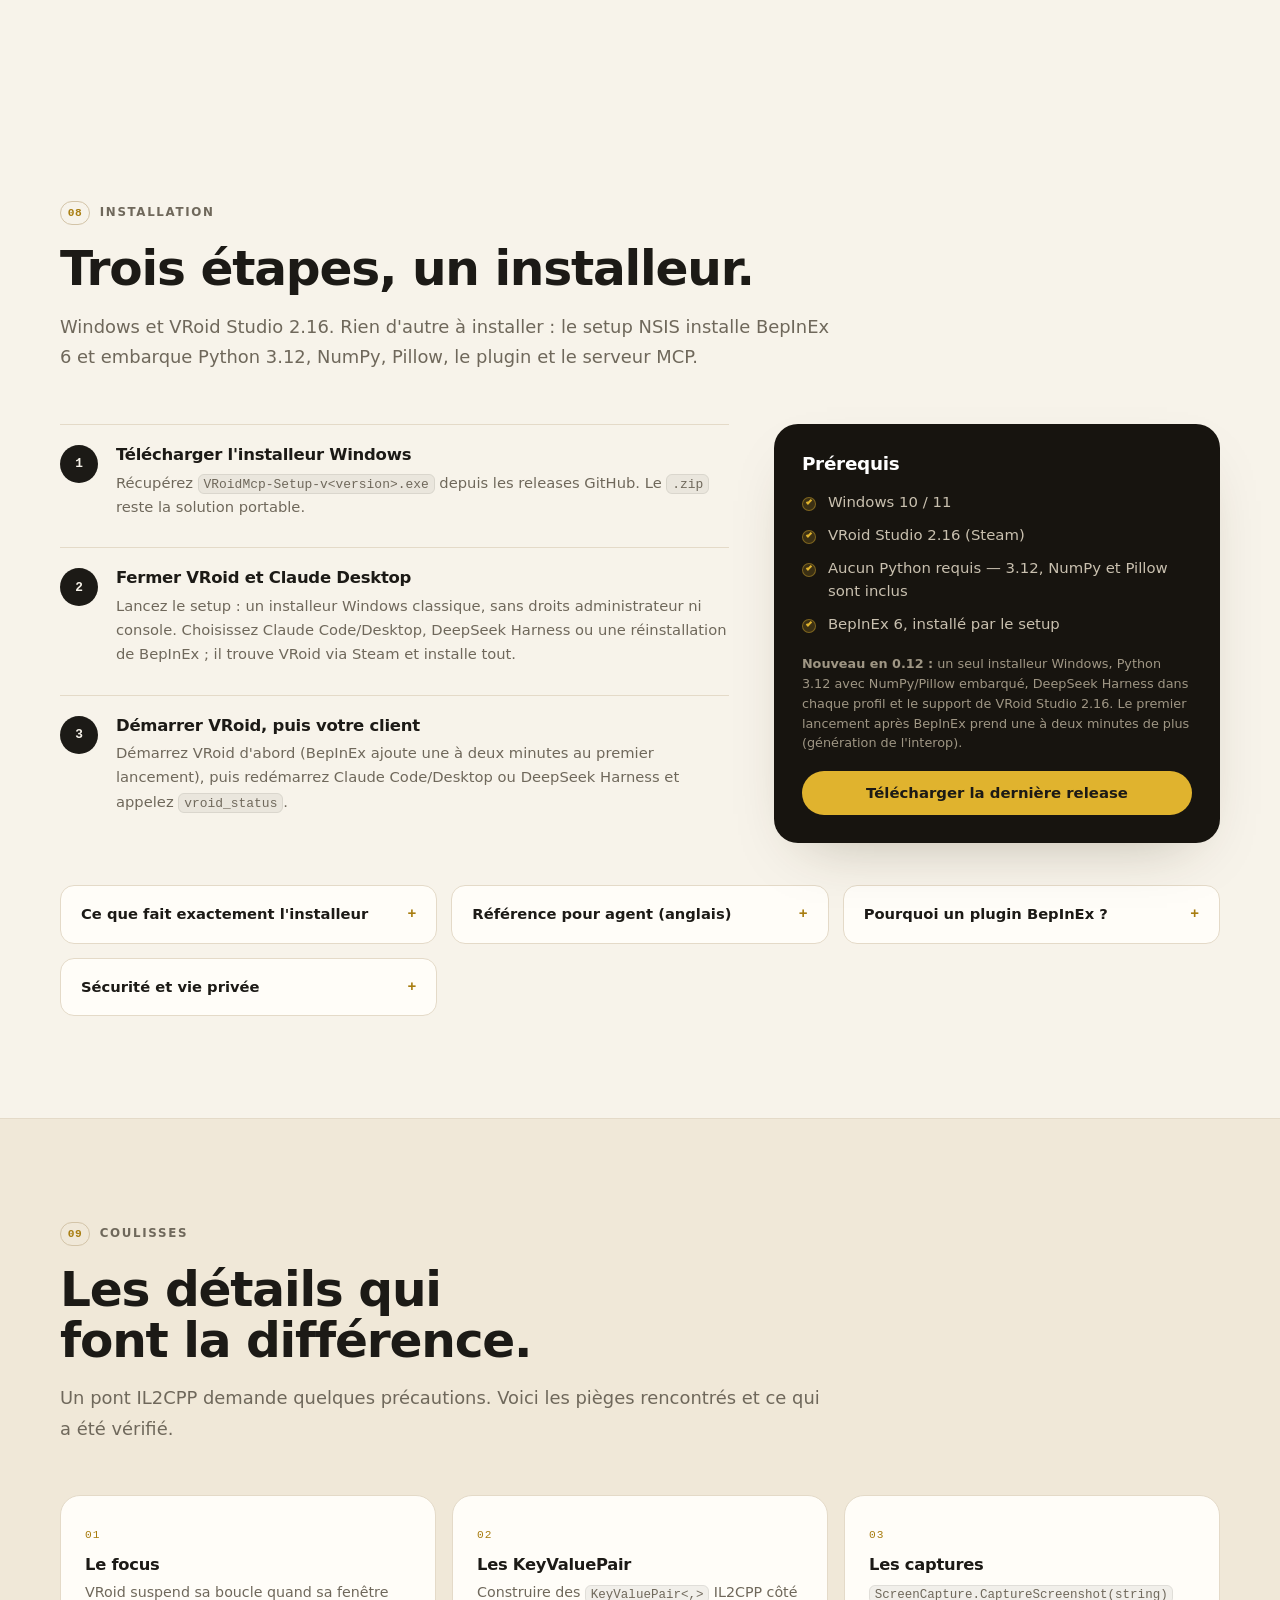
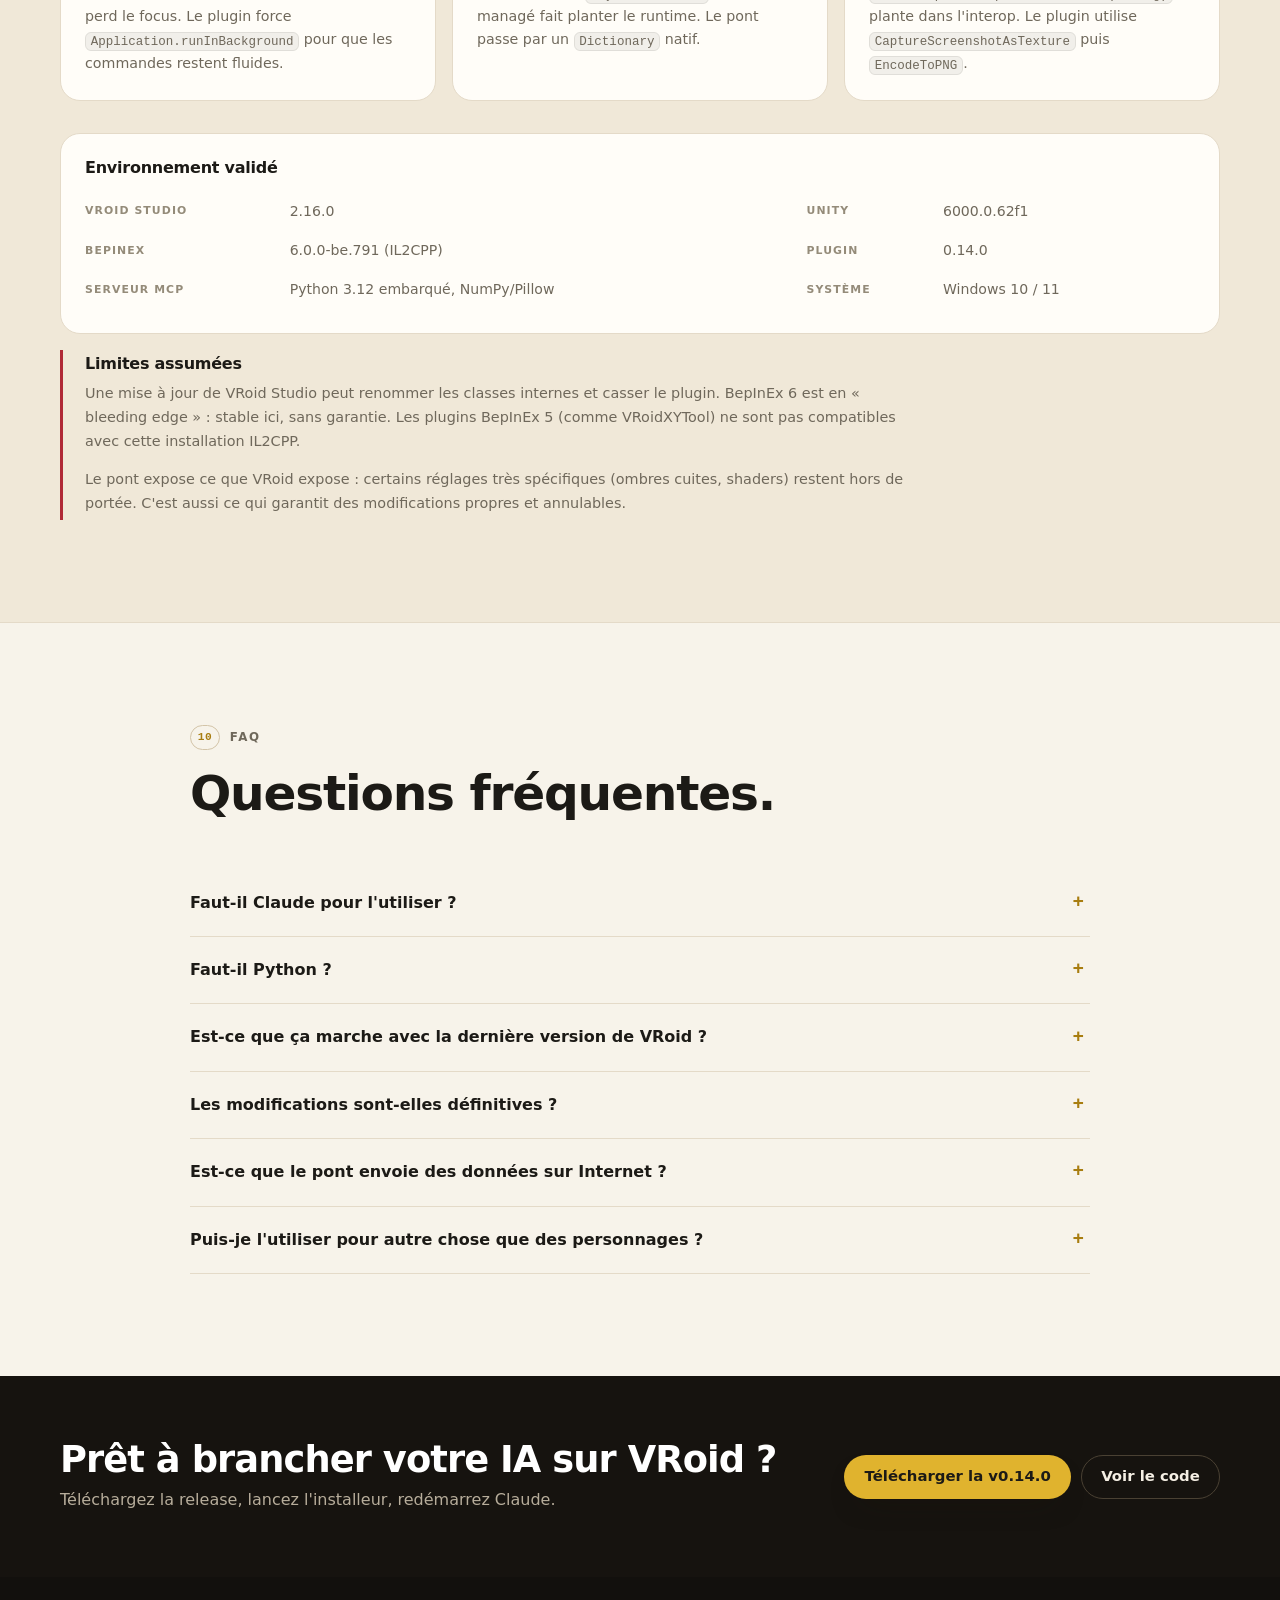
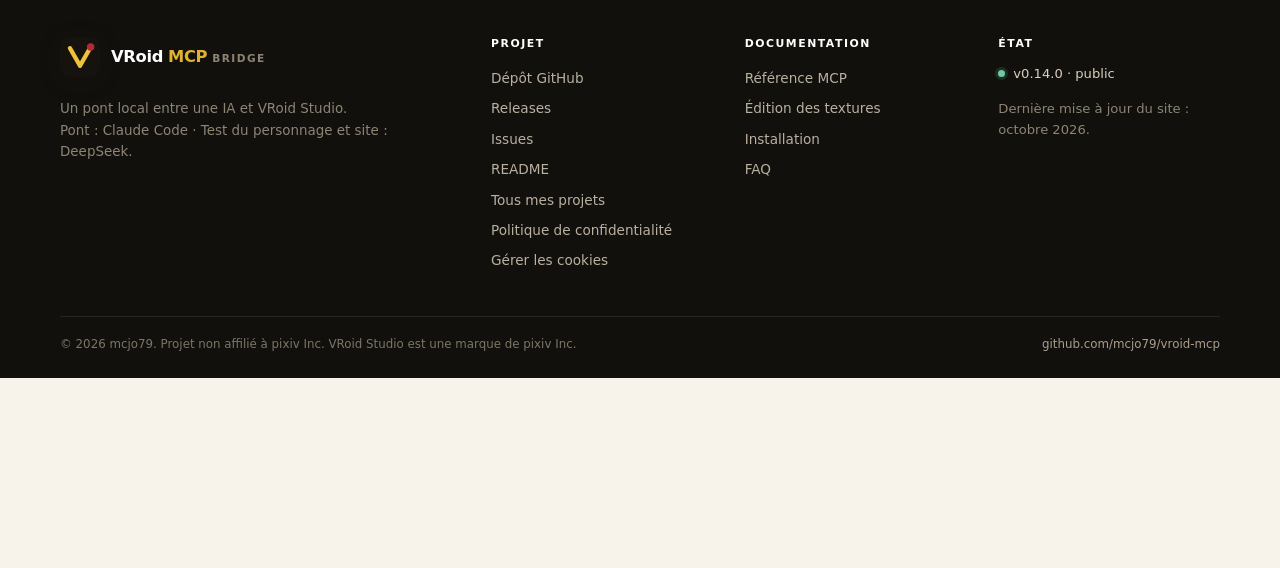
==== commit 0dc7d5eb: "Clothing and accessory shape sliders, version 0.14.0 The Customize > Parameters sliders of clothing " ====
--- a/website/fr/index.html
+++ b/website/fr/index.html
@@ -5,7 +5,7 @@
   <meta name="viewport" content="width=device-width, initial-scale=1">
   <meta name="color-scheme" content="light dark">
   <title>VRoid MCP Bridge — Créer des personnages VRoid en série</title>
-  <meta name="description" content="Créez des variantes de personnages VRoid en série avec Claude : presets, textures, couleurs et export VRM sans cliquer. 52 outils MCP, annulable, installé en quelques minutes.">
+  <meta name="description" content="Créez des variantes de personnages VRoid en série avec Claude : presets, textures, couleurs et export VRM sans cliquer. 53 outils MCP, annulable, installé en quelques minutes.">
   <meta name="author" content="mcjo79">
   <link rel="canonical" href="https://mcjo79.github.io/vroid-mcp/fr/">
   <link rel="alternate" hreflang="en" href="https://mcjo79.github.io/vroid-mcp/">
@@ -19,7 +19,7 @@
   <meta property="og:locale:alternate" content="en_US">
   <meta property="og:site_name" content="VRoid MCP Bridge">
   <meta property="og:title" content="VRoid MCP Bridge — Créer des personnages VRoid en série">
-  <meta property="og:description" content="Créez des variantes de personnages VRoid en série avec Claude. Presets, textures, couleurs et export VRM natif — 52 outils MCP, annulable.">
+  <meta property="og:description" content="Créez des variantes de personnages VRoid en série avec Claude. Presets, textures, couleurs et export VRM natif — 53 outils MCP, annulable.">
   <meta property="og:url" content="https://mcjo79.github.io/vroid-mcp/fr/">
   <meta property="og:image" content="https://mcjo79.github.io/vroid-mcp/assets/img/og-image-fr.jpg">
   <meta property="og:image:width" content="1200">
@@ -27,7 +27,7 @@
   <meta property="og:image:alt" content="VRoid MCP Bridge : une jeune cadre japonaise aux cheveux violets et au tailleur vert foncé, créée via le pont MCP.">
   <meta name="twitter:card" content="summary_large_image">
   <meta name="twitter:title" content="VRoid MCP Bridge — Créer des personnages VRoid en série">
-  <meta name="twitter:description" content="Créez des variantes de personnages VRoid en série avec Claude. 52 outils MCP, export VRM natif, modifications annulables.">
+  <meta name="twitter:description" content="Créez des variantes de personnages VRoid en série avec Claude. 53 outils MCP, export VRM natif, modifications annulables.">
   <meta name="twitter:image" content="https://mcjo79.github.io/vroid-mcp/assets/img/og-image-fr.jpg">
 
   <link rel="icon" href="../assets/img/favicon.svg" type="image/svg+xml">
@@ -65,7 +65,7 @@
     "description": "Pont MCP local pour lire et modifier le modèle ouvert dans VRoid Studio depuis une IA.",
     "url": "https://mcjo79.github.io/vroid-mcp/fr/",
     "codeRepository": "https://github.com/mcjo79/vroid-mcp",
-    "softwareVersion": "0.13.0",
+    "softwareVersion": "0.14.0",
     "offers": { "@type": "Offer", "price": "0", "priceCurrency": "EUR" },
     "license": "https://github.com/mcjo79/vroid-mcp"
   }
@@ -129,7 +129,7 @@
           <p class="lede">Habillez, texturez et exportez des variantes de personnages VRoid depuis Claude — sans cliquer dans l’éditeur. Annulable, scriptable, installé en quelques minutes. Compatible Claude Code, Claude Desktop et tout client MCP ; aucune connaissance du protocole requise.</p>
           <div class="hero-cta">
             <a class="btn btn-primary" href="#batch">Voir un exemple de batch</a>
-            <a class="btn btn-secondary" href="#prerequisites">Télécharger la v0.13.0</a>
+            <a class="btn btn-secondary" href="#prerequisites">Télécharger la v0.14.0</a>
           </div>
           <ul class="hero-meta" aria-label="Compatibilité">
             <li><span class="status-dot"></span>BepInEx 6 · IL2CPP</li>
@@ -152,7 +152,7 @@
 
       <div class="container">
         <dl class="stats" data-reveal>
-          <div><dt>Outils MCP</dt><dd>52</dd></div>
+          <div><dt>Outils MCP</dt><dd>53</dd></div>
           <div><dt>Presets VRoid</dt><dd>1 750</dd></div>
           <div><dt>Catégories</dt><dd>50</dd></div>
           <div><dt>Dépendances serveur</dt><dd>0</dd></div>
@@ -439,7 +439,7 @@
   <div class="container">
     <header class="section-head" data-reveal>
       <p class="eyebrow"><span class="eyebrow-num">06</span>Outils</p>
-      <h2>52 outils.</h2>
+      <h2>53 outils.</h2>
       <p class="lede">Les noms et arguments des outils sont en anglais ; cet index est généré depuis le registre MCP réel.</p>
     </header>
     <div class="tools-toolbar" data-reveal>
@@ -447,7 +447,7 @@
         <svg viewBox="0 0 24 24" aria-hidden="true"><circle cx="11" cy="11" r="7"/><path d="m20 20-4-4"/></svg>
         <input id="toolSearch" type="search" placeholder="Filter: texture, hair, preset, VRM…" autocomplete="off">
       </label>
-      <p class="tools-count" id="toolsCount" aria-live="polite">52 outils</p>
+      <p class="tools-count" id="toolsCount" aria-live="polite">53 outils</p>
     </div>
     <div class="tools" id="tools" data-reveal>
       <details class="tool-group" open>
@@ -496,6 +496,7 @@
           <tr data-tool="vroid_categories List categories in a section (or all categories), with category key, label,"><td><code>vroid_categories</code></td><td>List categories in a section (or all categories), with category key, label, section and group count. Use with vroid_enter / vroid_set_param.</td></tr>
           <tr data-tool="vroid_enter Select a section/category by name and return its group and enriched parameters"><td><code>vroid_enter</code></td><td>Select a section/category by name and return its group and enriched parameters (labels + stable section/category/key paths). Equivalent in spirit to…</td></tr>
           <tr data-tool="vroid_get_params List the parameters of a group (blendshape sliders, bones, colors) with their"><td><code>vroid_get_params</code></td><td>List the parameters of a group (blendshape sliders, bones, colors) with their current values.</td></tr>
+          <tr data-tool="vroid_get_item_params List every adjustable parameter of the model&#x27;s items, including the shape slider"><td><code>vroid_get_item_params</code></td><td>List every adjustable parameter of the model's items, including the shape sliders VRoid shows under Customize &gt; Parameters for clothing and accessories (skirt tighter/wider/shorter/longer, sleeve thickness, width, length, hood...), which vroid_get_params does not return. Each group has 'pars' (regular parameters) and 'sliders' (key, label, value). Clothing sliders range 0..100 (not 0..1); the last word of the label says what they do (Narrow = tighter, Spread = wider, Short, Long...). Set one with vroid_set_blendshape group=&lt;group&gt; key=&lt;slider key&gt; value=&lt;0..100&gt;; undoable. 'type' filters by group type, e.g. TransferableGroupType.N00.Level1.Bottoms.</td></tr>
           <tr data-tool="vroid_set_param Set a parameter by section/category and key or short label; dispatches to"><td><code>vroid_set_param</code></td><td>Set a parameter by section/category and key or short label; dispatches to bone, blendshape or color. Accepts numbers, #RRGGBB or r,g,b for colors. Un…</td></tr>
           <tr data-tool="vroid_set_blendshape Set a shape slider (blendshape) of a group. Undoable in VRoid (Ctrl+Z)."><td><code>vroid_set_blendshape</code></td><td>Set a shape slider (blendshape) of a group. Undoable in VRoid (Ctrl+Z).</td></tr>
           <tr data-tool="vroid_set_bone Set a bone transform parameter (body proportions, size...)."><td><code>vroid_set_bone</code></td><td>Set a bone transform parameter (body proportions, size...).</td></tr>
@@ -569,7 +570,7 @@
       <p class="lede">Des frontières claires : outils livrés, travail en cours, et recherche pas encore disponible.</p>
     </header>
     <div class="features">
-<article class="feature" data-reveal><span class="feature-icon" aria-hidden="true">●</span><p class="eyebrow">Maintenant · Livré</p><p>52 outils MCP, export VRM natif, opérations batch, un installeur Windows en quatre langues avec Python 3.12/NumPy/Pillow, DeepSeek Harness, la gestion du premier chargement de VRoid 2.16 et la protection du cache des presets.</p></article>
+<article class="feature" data-reveal><span class="feature-icon" aria-hidden="true">●</span><p class="eyebrow">Maintenant · Livré</p><p>53 outils MCP, export VRM natif, opérations batch, un installeur Windows en quatre langues avec Python 3.12/NumPy/Pillow, DeepSeek Harness, la gestion du premier chargement de VRoid 2.16 et la protection du cache des presets.</p></article>
 <article class="feature" data-reveal><span class="feature-icon" aria-hidden="true">◐</span><p class="eyebrow">Ensuite · En cours</p><p>Recettes de textures vêtements, presets batch, plus d’exemples et de documentation.</p></article>
 <article class="feature" data-reveal><span class="feature-icon" aria-hidden="true">○</span><p class="eyebrow">Recherche · Pas livré</p><p>Workflows de textures ComfyUI, LoRA spécialisé et évaluation communautaire. Collaborations bienvenues — sans promesse.</p></article>
     </div>
@@ -627,7 +628,7 @@
           </details>
           <details class="info-block">
             <summary>Référence pour agent (anglais)</summary>
-            <p>Pour un agent qui utilise ce serveur via DeepSeek Harness ou un autre client MCP, la référence anglaise complète — 52 outils, chaque catégorie et paramètre, les curseurs physiques et les limites d'expressions — est <a href="https://github.com/mcjo79/vroid-mcp/blob/main/docs/AGENT_REFERENCE_EN.md">docs/AGENT_REFERENCE_EN.md</a>. Elle est aussi exposée à la demande via les ressources MCP sous <code>vroid://agent/</code>.</p>
+            <p>Pour un agent qui utilise ce serveur via DeepSeek Harness ou un autre client MCP, la référence anglaise complète — 53 outils, chaque catégorie et paramètre, les curseurs physiques et les limites d'expressions — est <a href="https://github.com/mcjo79/vroid-mcp/blob/main/docs/AGENT_REFERENCE_EN.md">docs/AGENT_REFERENCE_EN.md</a>. Elle est aussi exposée à la demande via les ressources MCP sous <code>vroid://agent/</code>.</p>
           </details>
           <details class="info-block">
             <summary>Pourquoi un plugin BepInEx ?</summary>
@@ -672,7 +673,7 @@
           <table>
             <tbody>
               <tr><th scope="row">VRoid Studio</th><td>2.16.0</td><th scope="row">Unity</th><td>6000.0.62f1</td></tr>
-              <tr><th scope="row">BepInEx</th><td>6.0.0-be.791 (IL2CPP)</td><th scope="row">Plugin</th><td>0.13.0</td></tr>
+              <tr><th scope="row">BepInEx</th><td>6.0.0-be.791 (IL2CPP)</td><th scope="row">Plugin</th><td>0.14.0</td></tr>
               <tr><th scope="row">Serveur MCP</th><td>Python 3.12 embarqué, NumPy/Pillow</td><th scope="row">Système</th><td>Windows 10 / 11</td></tr>
             </tbody>
           </table>
@@ -729,7 +730,7 @@
           <p>Téléchargez la release, lancez l'installeur, redémarrez Claude.</p>
         </div>
         <div class="cta-band-actions">
-          <a class="btn btn-primary" href="https://github.com/mcjo79/vroid-mcp/releases/latest" target="_blank" rel="noopener">Télécharger la v0.13.0</a>
+          <a class="btn btn-primary" href="https://github.com/mcjo79/vroid-mcp/releases/latest" target="_blank" rel="noopener">Télécharger la v0.14.0</a>
           <a class="btn btn-secondary" href="https://github.com/mcjo79/vroid-mcp" target="_blank" rel="noopener">Voir le code</a>
         </div>
       </div>
@@ -768,7 +769,7 @@
       </nav>
       <div class="footer-col">
         <h3>État</h3>
-        <p class="footer-status"><span class="status-dot"></span>v0.13.0 · public</p>
+        <p class="footer-status"><span class="status-dot"></span>v0.14.0 · public</p>
         <p>Dernière mise à jour du site : octobre 2026.</p>
       </div>
     </div>
